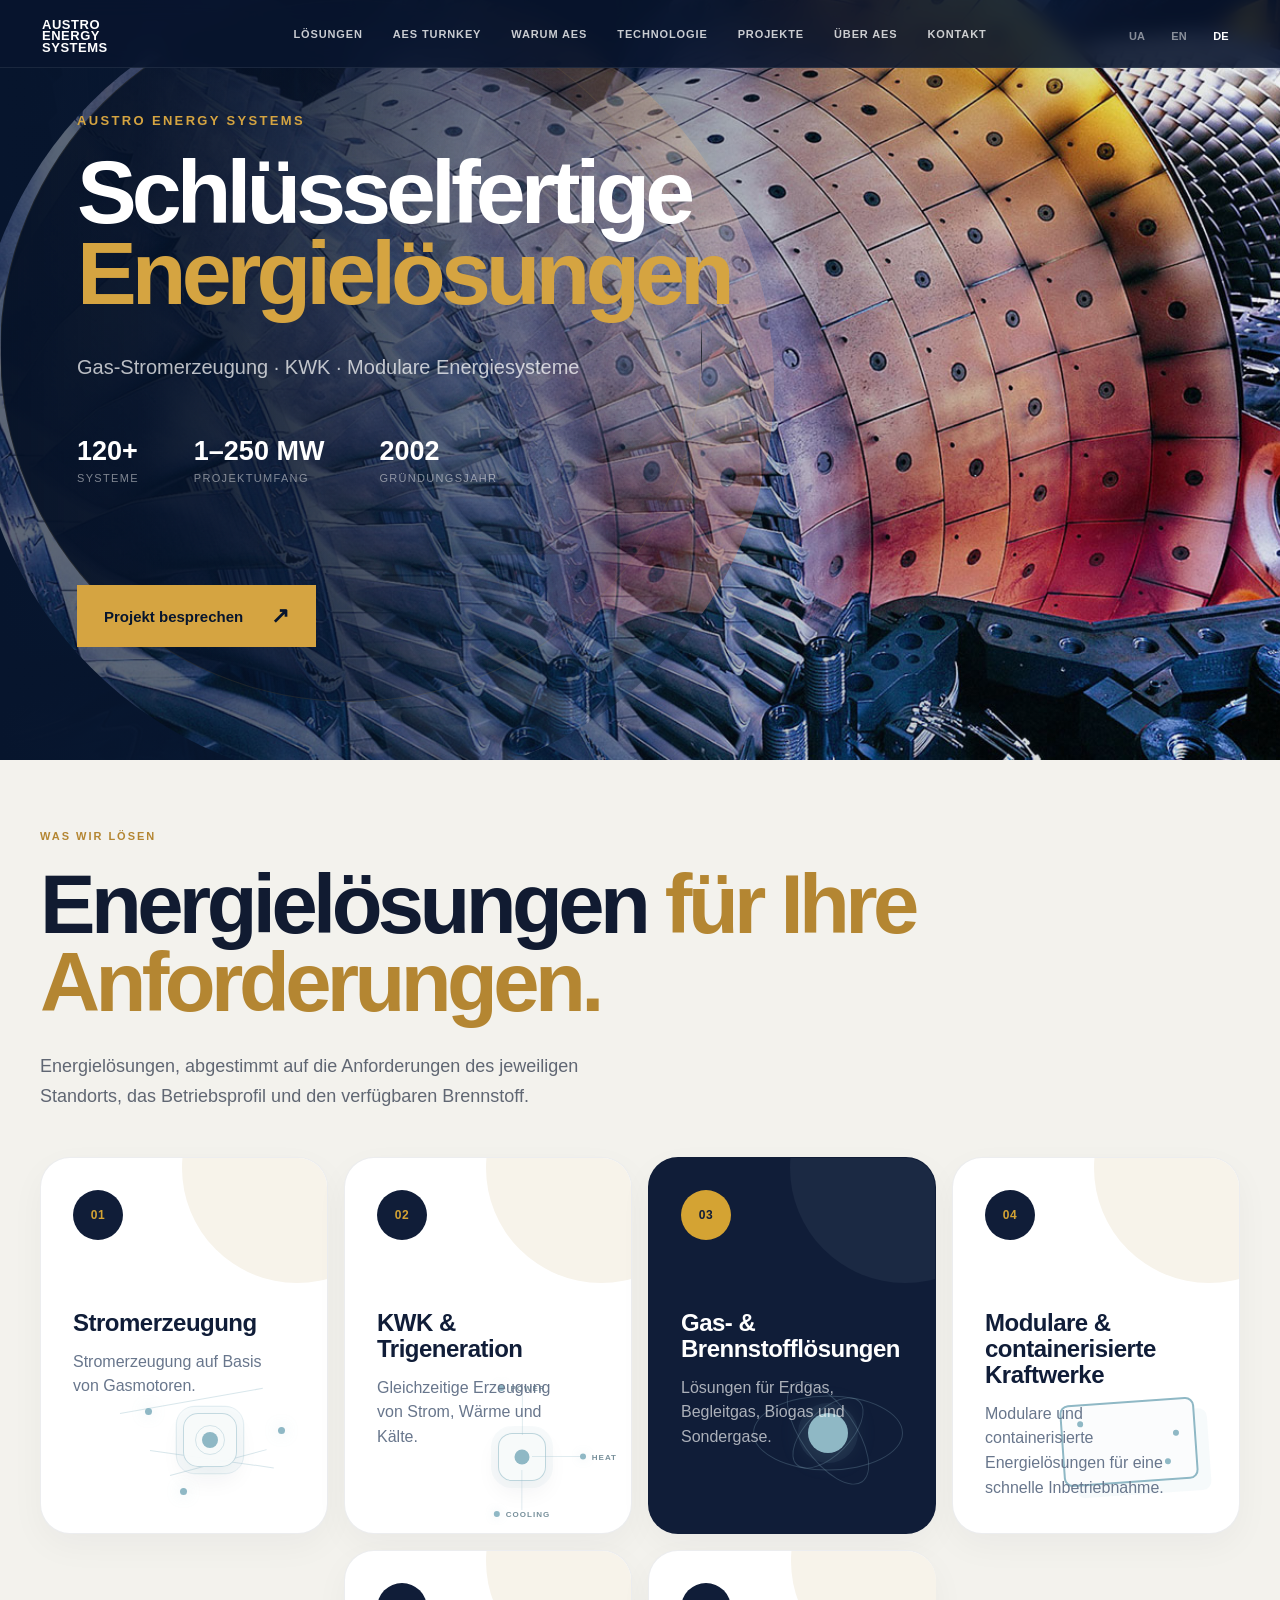
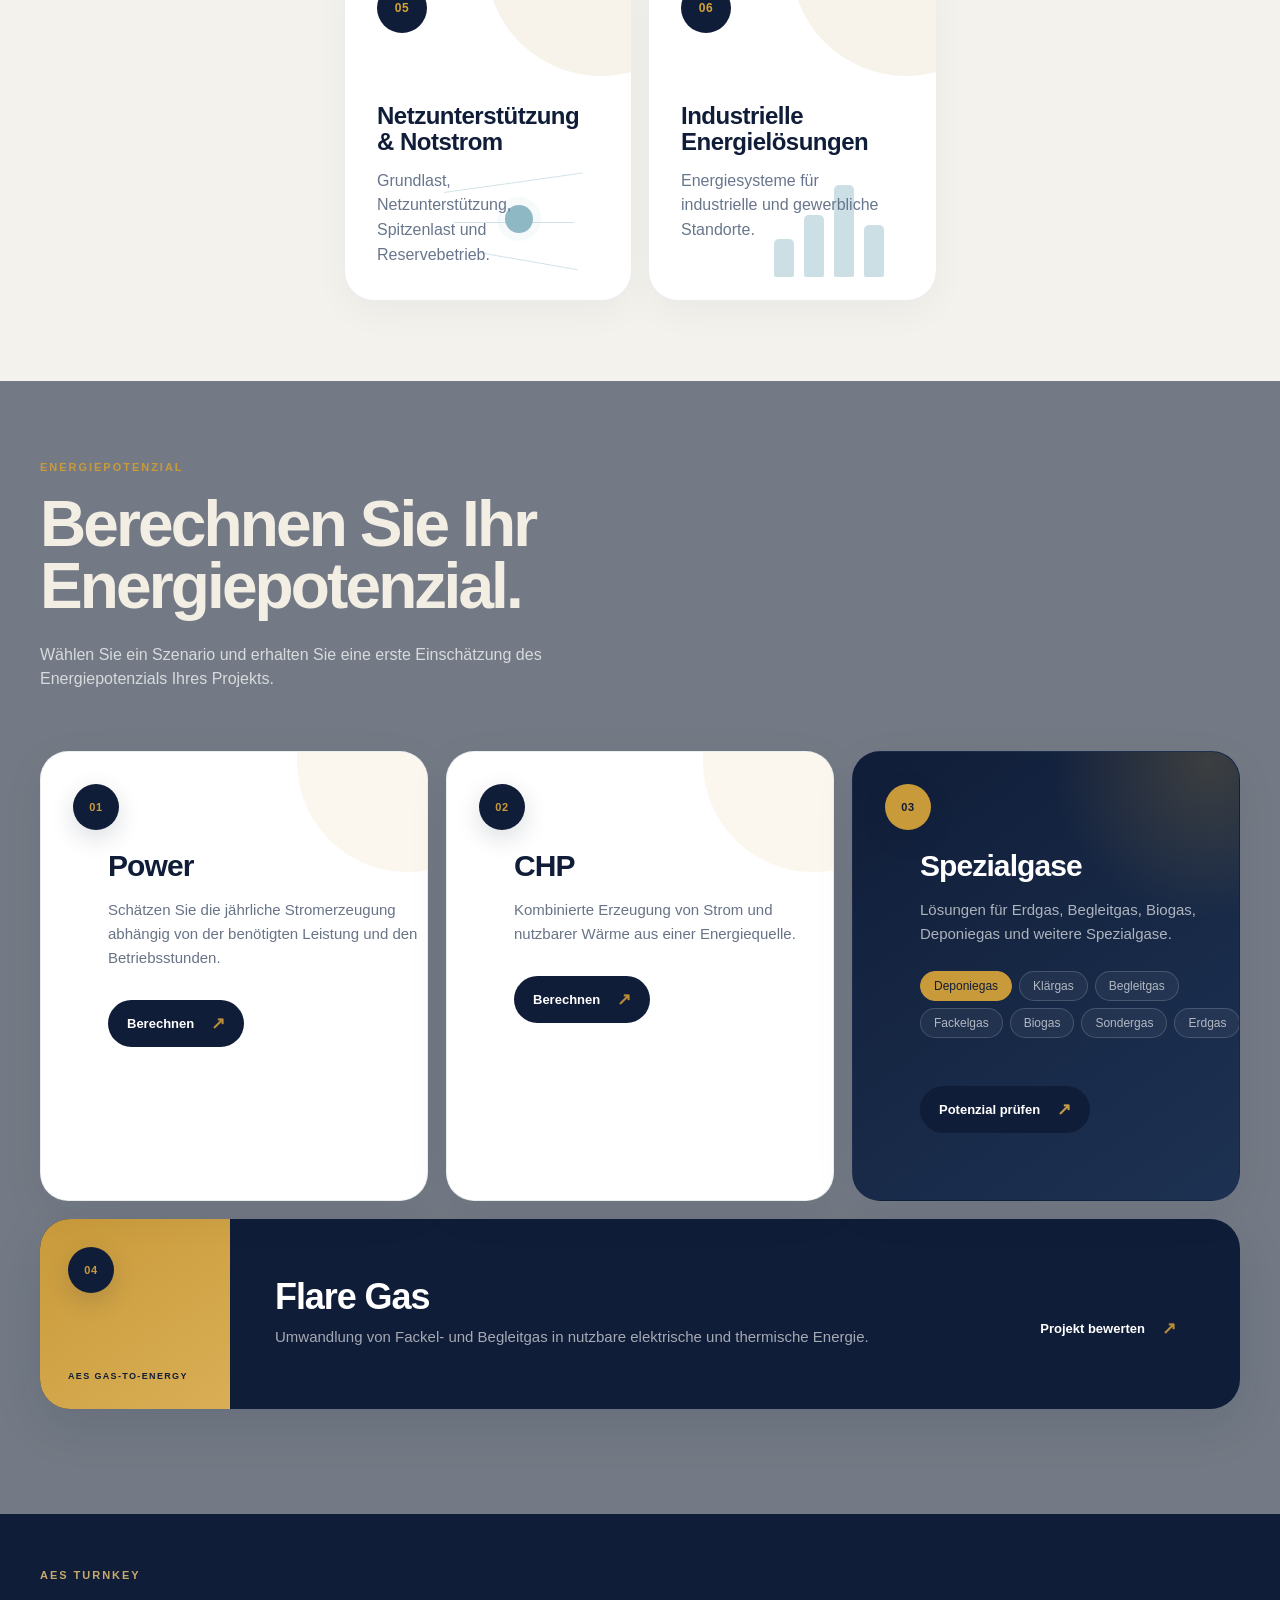
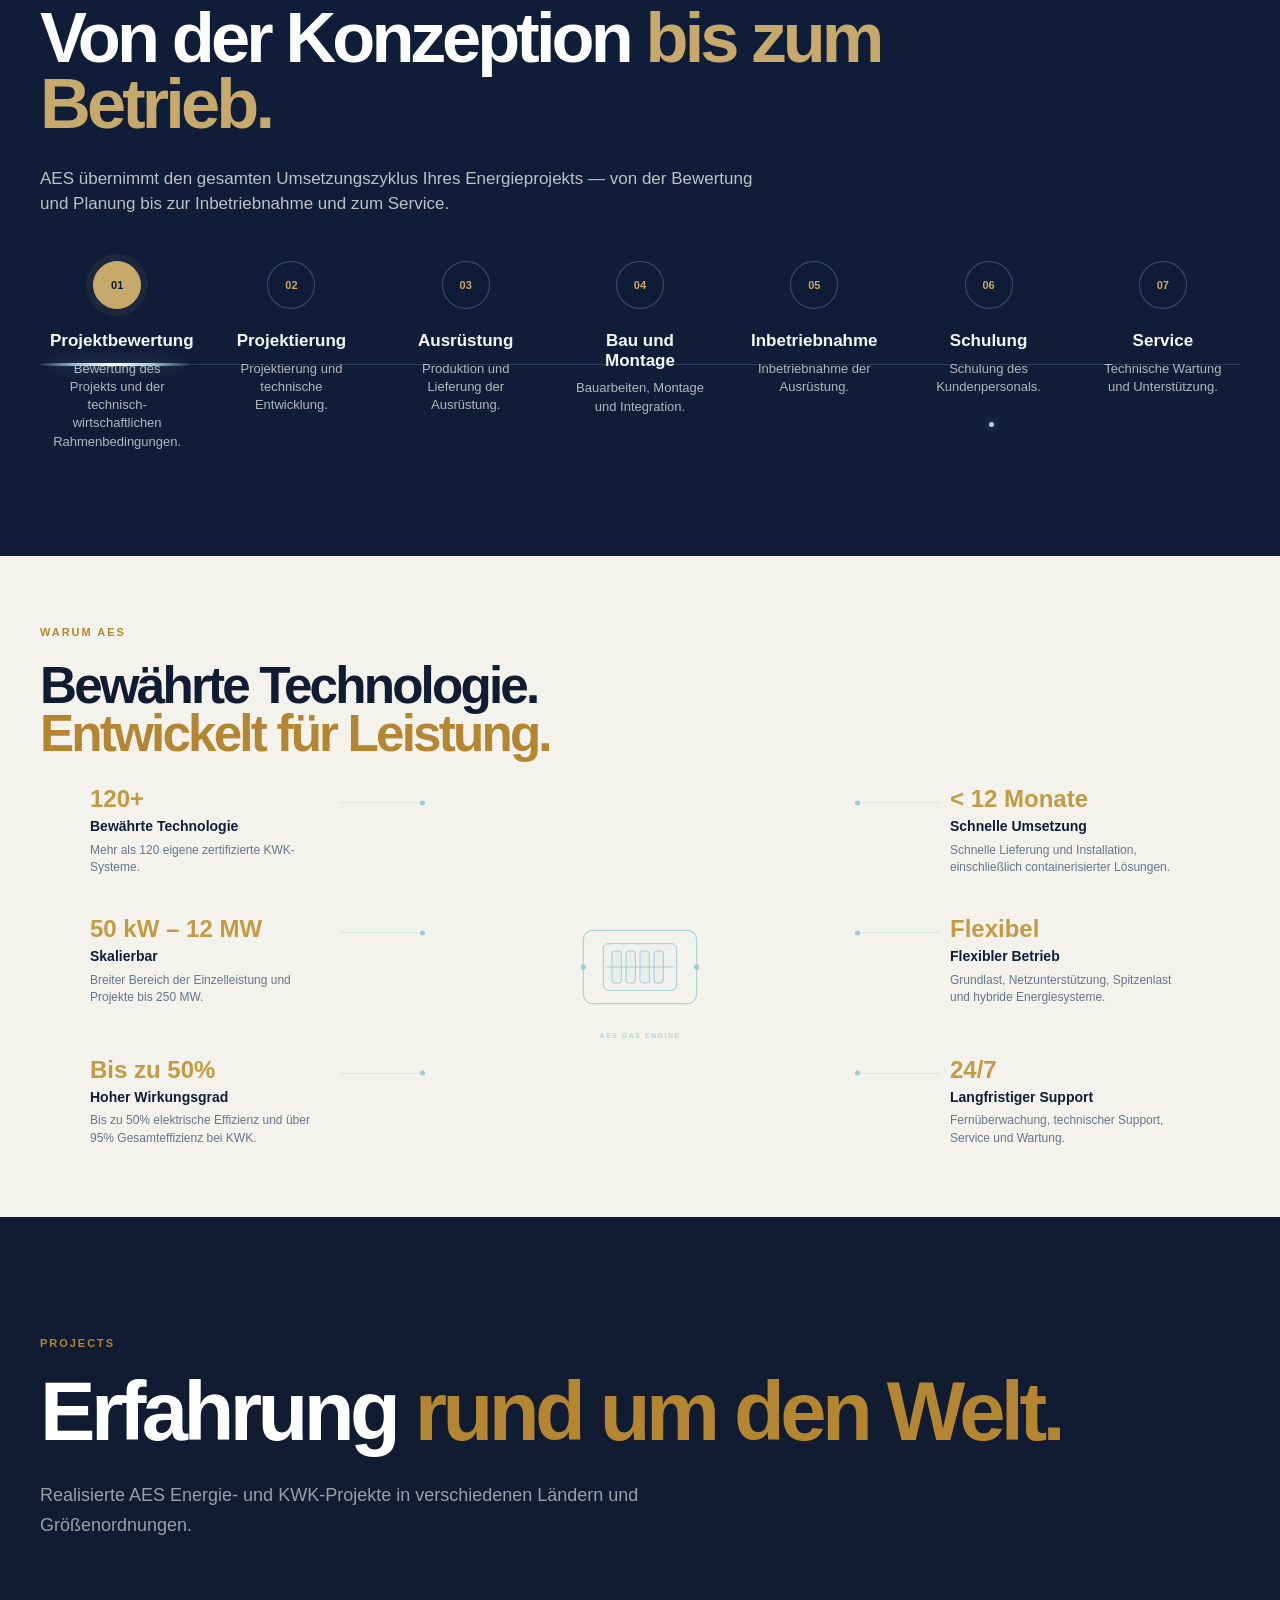
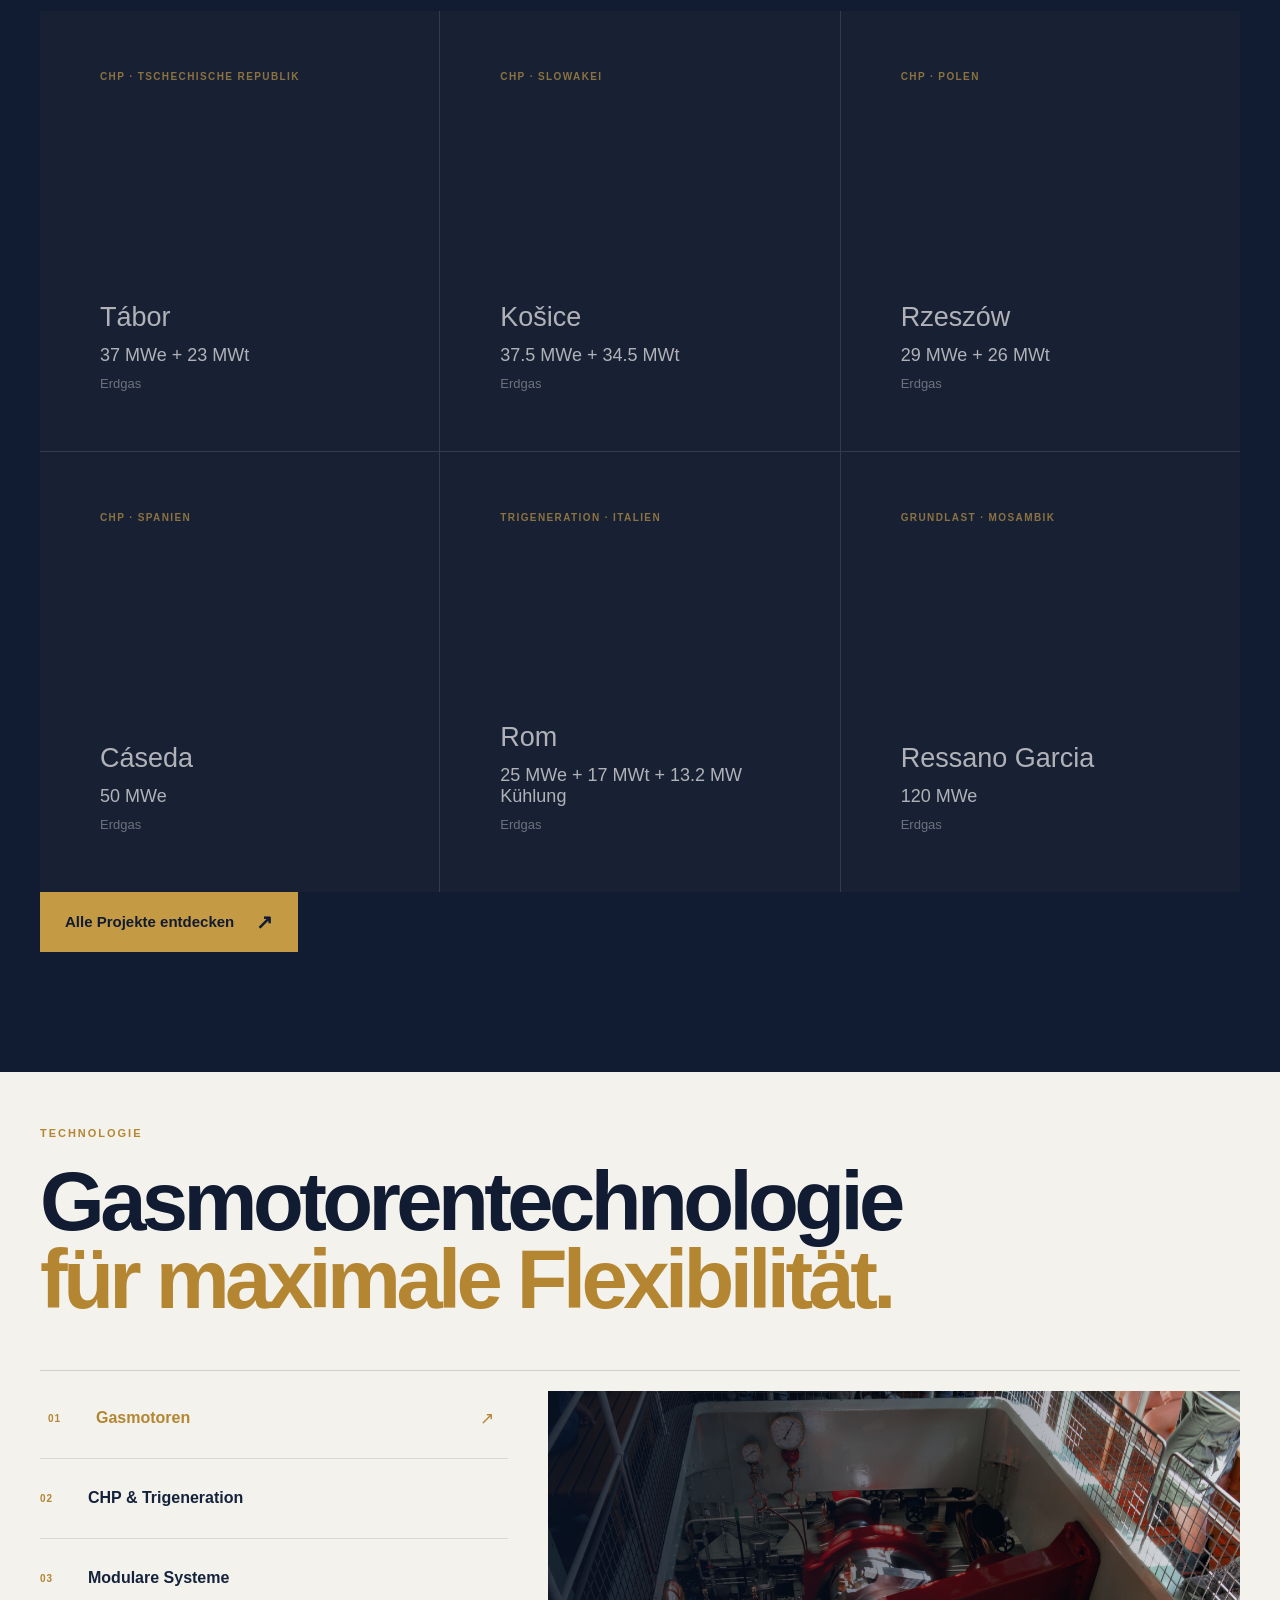
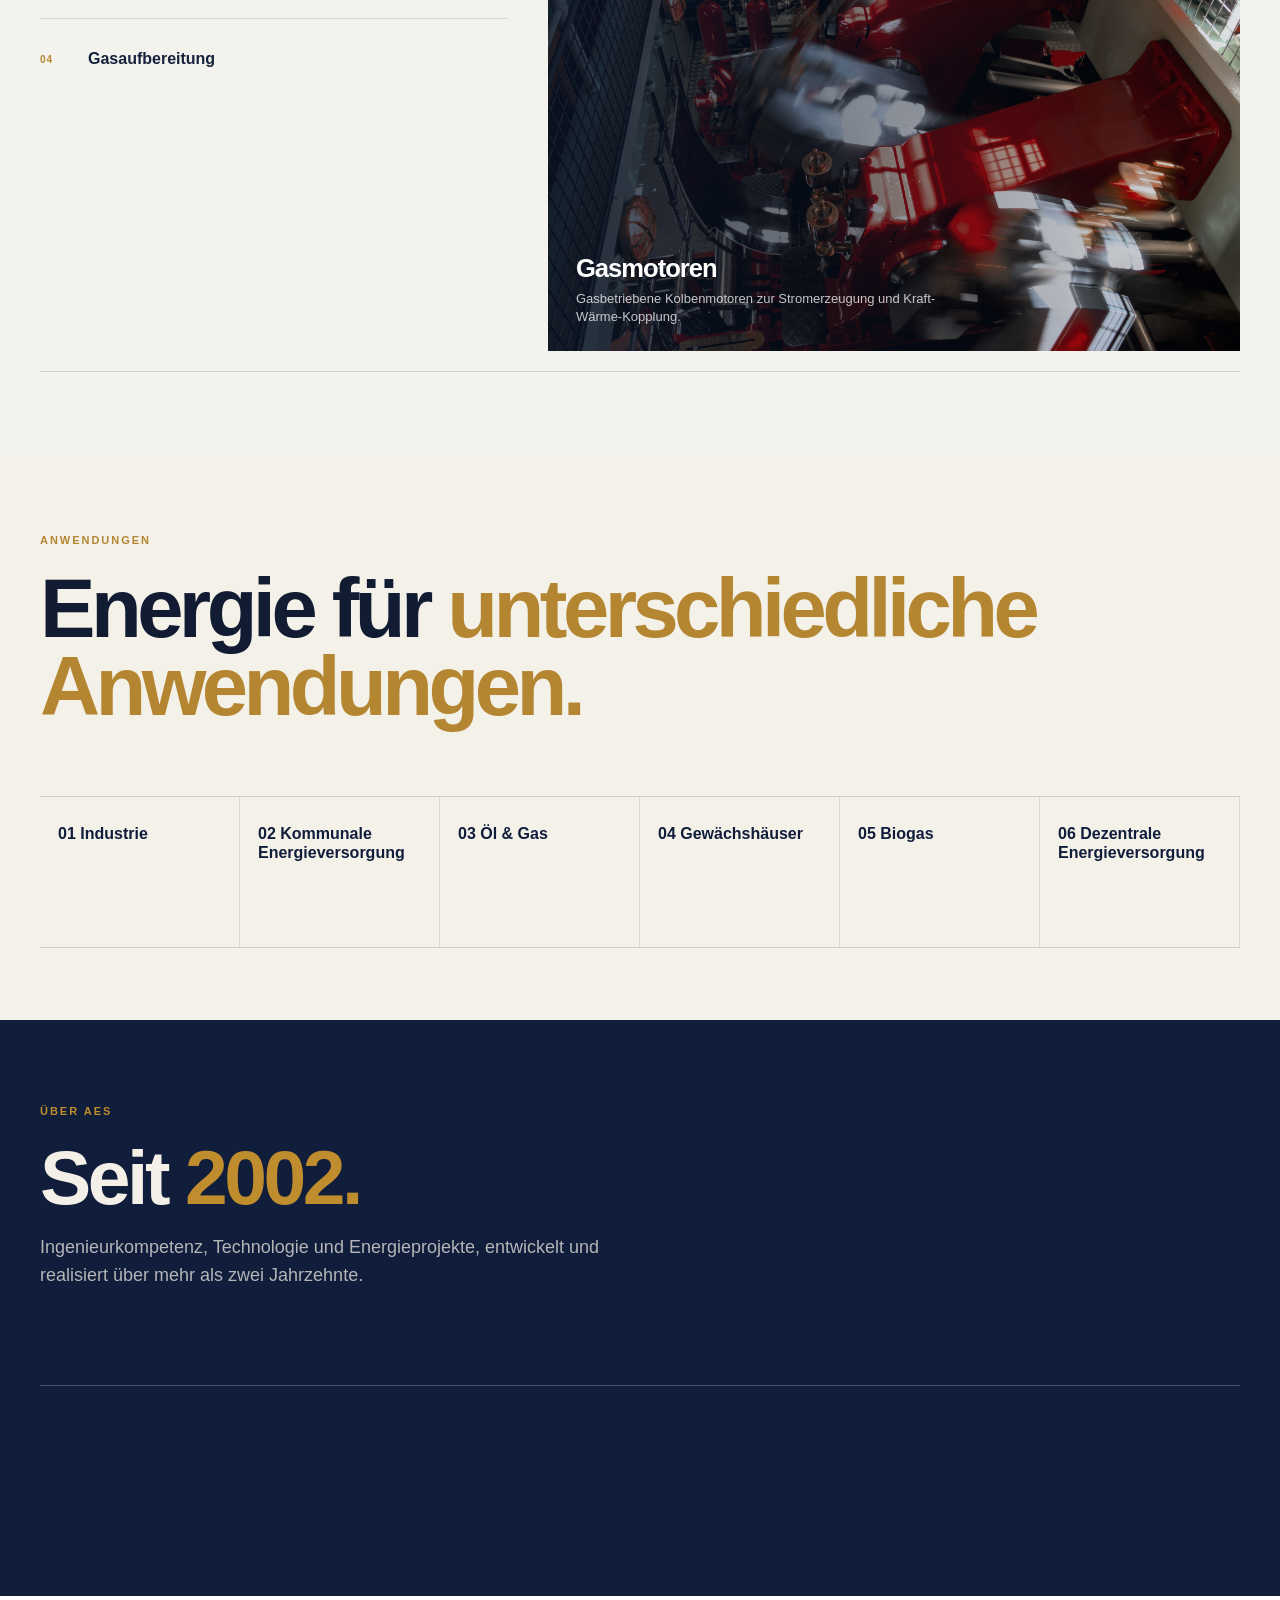
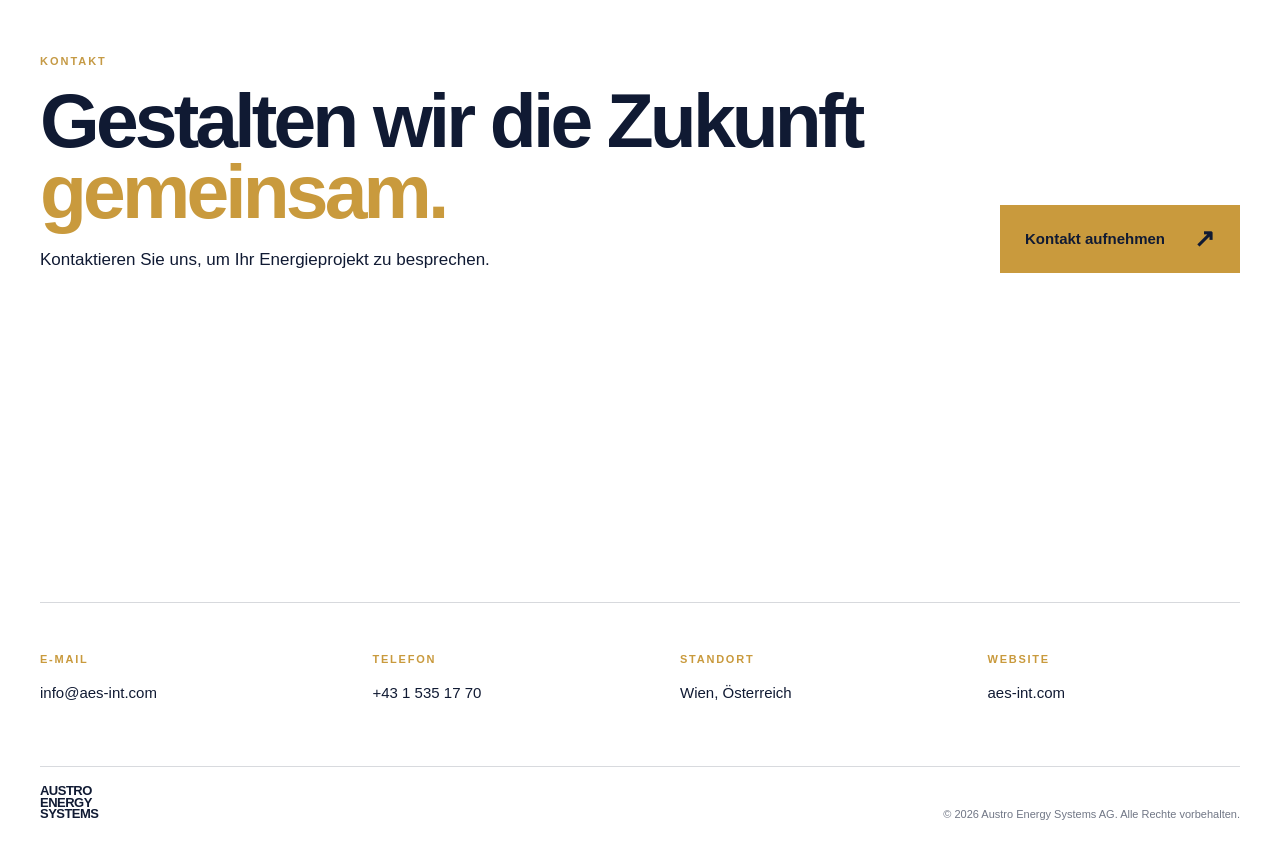
==== de/index.html @ 4cf7ee77 "Update website" ====
<!DOCTYPE html>
<html lang="de">

<head>

    <meta charset="UTF-8">

    <meta
        name="viewport"
        content="width=device-width, initial-scale=1.0"
    >

    <title>
        Austro Energy Systems — Schlüsselfertige Energielösungen
    </title>

    <meta
        name="description"
        content="Austro Energy Systems — schlüsselfertige Energielösungen, Stromerzeugung, KWK und modulare Energiesysteme."
    >

   <link rel="stylesheet" href="../styles.css">
<link rel="stylesheet" href="de-styles.css">

</head>


<body>


<!-- =========================================================
     HEADER / NAVIGATION
========================================================= -->

<header class="header">

    <div class="header-inner">


        <!-- LOGO -->

        <a
            class="logo"
            href="#hero"
        >
            AUSTRO
            <br>
            ENERGY
            <br>
            SYSTEMS
        </a>


        <!-- MAIN NAVIGATION -->

        <nav class="nav">

            <a href="#solutions">
                Lösungen
            </a>

            <a href="#turnkey">
                AES Turnkey
            </a>

            <a href="#why-aes">
                Warum AES
            </a>

            <a href="#technology">
                Technologie
            </a>

            <a href="#projects">
                Projekte
            </a>

            <a href="#about">
                Über AES
            </a>

            <a href="#contact">
                Kontakt
            </a>

        </nav>


        <!-- LANGUAGE SWITCHER -->

        <div class="language-switcher">

            <a
                href="../ukr/index.html"
            >
                UA
            </a>

            <a
                href="../index.html"
            >
                EN
            </a>

            <a
                class="active"
                href="index.html"
            >
                DE
            </a>

        </div>


    </div>

</header>



<main>



<!-- =========================================================
     HERO
========================================================= -->

<section
    id="hero"
    class="hero"
>

    <div class="container">


        <div class="hero-content">


            <p class="eyebrow">
                AUSTRO ENERGY SYSTEMS
            </p>


            <h1>

                Schlüsselfertige

                <span>
                    Energielösungen
                </span>

            </h1>


            <p class="hero-description">

                Gas-Stromerzeugung · KWK ·
                Modulare Energiesysteme

            </p>


            <div class="hero-stats">


                <div class="hero-stat">

                    <strong>
                        120+
                    </strong>

                    <span>
                        Systeme
                    </span>

                </div>


                <div class="hero-stat">

                    <strong>
                        1–250 MW
                    </strong>

                    <span>
                        Projektumfang
                    </span>

                </div>


                <div class="hero-stat">

                    <strong>
                        2002
                    </strong>

                    <span>
                        Gründungsjahr
                    </span>

                </div>


            </div>


            <a
                href="#contact"
                class="button"
            >

                Projekt besprechen

                <span>
                    ↗
                </span>

            </a>


        </div>

    </div>

</section>



<!-- =========================================================
     WHAT WE SOLVE
========================================================= -->

<section
    id="solutions"
    class="section solutions"
>

    <div class="container">


        <div class="section-heading">


            <p class="eyebrow">
                WAS WIR LÖSEN
            </p>


            <h2>

                Energielösungen

                <span>
                    für Ihre Anforderungen.
                </span>

            </h2>


            <p class="section-text">

                Energielösungen, abgestimmt auf
                die Anforderungen des jeweiligen
                Standorts, das Betriebsprofil und
                den verfügbaren Brennstoff.

            </p>


        </div>



        <div class="solution-grid">


            <!-- =================================================
                 01 POWER
            ================================================== -->

            <article
                class="solution-card solution-power"
            >

                <span class="solution-number">
                    01
                </span>


                <div class="solution-content">

                    <h3>
                        Stromerzeugung
                    </h3>

                    <p>
                        Stromerzeugung auf Basis
                        von Gasmotoren.
                    </p>

                </div>


                <div class="solution-visual power-visual">

                    <div class="power-grid">

                        <span class="power-line power-line-1"></span>
                        <span class="power-line power-line-2"></span>
                        <span class="power-line power-line-3"></span>

                        <span class="power-node power-node-1"></span>
                        <span class="power-node power-node-2"></span>
                        <span class="power-node power-node-3"></span>

                    </div>


                    <div class="power-engine">

                        <span class="engine-ring"></span>
                        <span class="engine-core"></span>
                        <span class="engine-pulse"></span>

                    </div>

                </div>


                <span class="solution-arrow">
                    ↗
                </span>

            </article>



            <!-- =================================================
                 02 CHP
            ================================================== -->

            <article
                class="solution-card solution-chp"
            >

                <span class="solution-number">
                    02
                </span>


                <div class="solution-content">

                    <h3>
                        KWK &amp; Trigeneration
                    </h3>

                    <p>
                        Gleichzeitige Erzeugung von
                        Strom, Wärme und Kälte.
                    </p>

                </div>


                <div class="solution-visual chp-visual">

                    <div class="chp-system">


                        <div class="chp-engine">

                            <span></span>

                        </div>


                        <div
                            class="chp-flow chp-flow-electric"
                        >

                            <i></i>

                            <strong>
                                POWER
                            </strong>

                        </div>


                        <div
                            class="chp-flow chp-flow-heat"
                        >

                            <i></i>

                            <strong>
                                HEAT
                            </strong>

                        </div>


                        <div
                            class="chp-flow chp-flow-cooling"
                        >

                            <i></i>

                            <strong>
                                COOLING
                            </strong>

                        </div>


                    </div>

                </div>


                <span class="solution-arrow">
                    ↗
                </span>

            </article>



            <!-- =================================================
                 03 GAS
            ================================================== -->

            <article
                class="solution-card solution-gas"
            >

                <span class="solution-number">
                    03
                </span>


                <div class="solution-content">

                    <h3>
                        Gas- &amp; Brennstofflösungen
                    </h3>

                    <p>
                        Lösungen für Erdgas,
                        Begleitgas, Biogas
                        und Sondergase.
                    </p>

                </div>


                <div class="solution-visual gas-visual">

                    <span class="gas-orbit gas-orbit-1"></span>
                    <span class="gas-orbit gas-orbit-2"></span>
                    <span class="gas-orbit gas-orbit-3"></span>

                    <span class="gas-core"></span>

                </div>


                <span class="solution-arrow">
                    ↗
                </span>

            </article>



            <!-- =================================================
                 04 MODULAR
            ================================================== -->

            <article
                class="solution-card solution-modular"
            >

                <span class="solution-number">
                    04
                </span>


                <div class="solution-content">

                    <h3>
                        Modulare &amp;
                        containerisierte Kraftwerke
                    </h3>

                    <p>
                        Modulare und containerisierte
                        Energielösungen für eine schnelle
                        Inbetriebnahme.
                    </p>

                </div>


                <div class="solution-visual modular-visual">

                    <div class="modular-box">

                        <span></span>
                        <span></span>
                        <span></span>

                    </div>

                </div>


                <span class="solution-arrow">
                    ↗
                </span>

            </article>



            <!-- =================================================
                 05 GRID
            ================================================== -->

            <article
                class="solution-card solution-grid-support"
            >

                <span class="solution-number">
                    05
                </span>


                <div class="solution-content">

                    <h3>
                        Netzunterstützung &amp;
                        Notstrom
                    </h3>

                    <p>
                        Grundlast, Netzunterstützung,
                        Spitzenlast und Reservebetrieb.
                    </p>

                </div>


                <div class="solution-visual grid-visual">

                    <div class="grid-line"></div>
                    <div class="grid-line"></div>
                    <div class="grid-line"></div>

                    <div class="grid-node"></div>

                </div>


                <span class="solution-arrow">
                    ↗
                </span>

            </article>



            <!-- =================================================
                 06 INDUSTRIAL
            ================================================== -->

            <article
                class="solution-card solution-industrial"
            >

                <span class="solution-number">
                    06
                </span>


                <div class="solution-content">

                    <h3>
                        Industrielle Energielösungen
                    </h3>

                    <p>
                        Energiesysteme für industrielle
                        und gewerbliche Standorte.
                    </p>

                </div>


                <div
                    class="solution-visual industrial-visual"
                >

                    <div class="industrial-bars">

                        <span></span>
                        <span></span>
                        <span></span>
                        <span></span>

                    </div>

                </div>


                <span class="solution-arrow">
                    ↗
                </span>

            </article>


        </div>

    </div>

</section>
<!-- =========================================================
     ENERGY POTENTIAL
========================================================= -->


   <section
    id="energy-potential"
    class="section energy-potential"
>

    <div class="calculator-background">

        <video
            class="calculator-video"
            autoplay
            muted
            loop
            playsinline
            aria-hidden="true"
        >
            <source
                src="../video/turnkey-energy.mp4"
                type="video/mp4"
            >
        </video>

        <div class="calculator-overlay"></div>

    </div>


    <div class="container">


        <div class="energy-potential-header">

            <span class="section-label">
                ENERGIEPOTENZIAL
            </span>

            <h2>
                Berechnen Sie Ihr
                <span>
                    Energiepotenzial.
                </span>
            </h2>

            <p>
                Wählen Sie ein Szenario und erhalten Sie
                eine erste Einschätzung des
                Energiepotenzials Ihres Projekts.
            </p>

        </div>


        <div class="energy-options">


            <!-- 01 POWER -->

            <article class="energy-option">

                <div class="energy-option-number">
                    01
                </div>

                <div class="energy-option-content">

                    <h3>
                        Power
                    </h3>

                    <p>
                        Schätzen Sie die jährliche
                        Stromerzeugung abhängig von
                        der benötigten Leistung und
                        den Betriebsstunden.
                    </p>

                    <button
                        class="energy-option-button"
                        type="button"
                        data-open-calculator="power"
                    >
                        Berechnen
                        <span>↗</span>
                    </button>

                </div>

            </article>


            <!-- 02 CHP -->

            <article class="energy-option">

                <div class="energy-option-number">
                    02
                </div>

                <div class="energy-option-content">

                    <h3>
                        CHP
                    </h3>

                    <p>
                        Kombinierte Erzeugung von
                        Strom und nutzbarer Wärme
                        aus einer Energiequelle.
                    </p>

                    <button
                        class="energy-option-button"
                        type="button"
                        data-open-calculator="chp"
                    >
                        Berechnen
                        <span>↗</span>
                    </button>

                </div>

            </article>


            <!-- 03 SPECIAL GASES -->

            <article
                class="energy-option energy-option-featured"
            >

                <div class="energy-option-number">
                    03
                </div>

                <div class="energy-option-content">

                    <h3>
                        Spezialgase
                    </h3>

                    <p>
                        Lösungen für Erdgas, Begleitgas,
                        Biogas, Deponiegas und weitere
                        Spezialgase.
                    </p>


                    <div class="gas-types">

                        <button
                            type="button"
                            class="gas-type active"
                            data-gas="Deponiegas"
                        >
                            Deponiegas
                        </button>

                        <button
                            type="button"
                            class="gas-type"
                            data-gas="Klärgas"
                        >
                            Klärgas
                        </button>

                        <button
                            type="button"
                            class="gas-type"
                            data-gas="Begleitgas"
                        >
                            Begleitgas
                        </button>

                        <button
                            type="button"
                            class="gas-type"
                            data-gas="Fackelgas"
                        >
                            Fackelgas
                        </button>

                        <button
                            type="button"
                            class="gas-type"
                            data-gas="Biogas"
                        >
                            Biogas
                        </button>

                        <button
                            type="button"
                            class="gas-type"
                            data-gas="Sondergas"
                        >
                            Sondergas
                        </button>

                        <button
                            type="button"
                            class="gas-type"
                            data-gas="Erdgas"
                        >
                            Erdgas
                        </button>

                    </div>


                    <button
                        class="energy-option-button"
                        type="button"
                        data-open-calculator="flare"
                    >
                        Potenzial prüfen
                        <span>↗</span>
                    </button>

                </div>

            </article>

        </div>


        <!-- 04 FLARE GAS -->

        <article class="energy-option energy-option-flare">

            <div class="flare-accent">

                <span class="energy-option-number">
                    04
                </span>

                <div class="flare-label">
                    AES GAS-TO-ENERGY
                </div>

            </div>


            <div class="flare-content">

                <div>

                    <h3>
                        Flare Gas
                    </h3>

                    <p>
                        Umwandlung von Fackel- und
                        Begleitgas in nutzbare
                        elektrische und thermische Energie.
                    </p>

                </div>


                <button
                    class="energy-option-button"
                    type="button"
                    data-open-calculator="flare"
                >
                    Projekt bewerten
                    <span>↗</span>
                </button>

            </div>

        </article>


        <!-- CALCULATOR -->

        <div
            class="energy-calculator"
            id="energy-calculator"
        >

            <!-- POWER -->

            <div
                class="calculator-panel"
                data-calculator-panel="power"
            >

                <div class="calculator-panel-header">

                    <span>
                        POWER-RECHNER
                    </span>

                    <button
                        type="button"
                        class="calculator-close"
                    >
                        ×
                    </button>

                </div>


                <div class="calculator-grid">

                    <div class="calculator-inputs">

                        <label>

                            Benötigte Leistung

                            <div class="input-unit">

                                <input
                                    type="number"
                                    id="powerInput"
                                    value="10"
                                    min="0.05"
                                    step="0.1"
                                >

                                <span>
                                    MW
                                </span>

                            </div>

                        </label>


                        <label>

                            Betriebsstunden

                            <div class="input-unit">

                                <input
                                    type="number"
                                    id="powerHours"
                                    value="8000"
                                    min="1"
                                    max="8760"
                                    step="100"
                                >

                                <span>
                                    h/Jahr
                                </span>

                            </div>

                        </label>


                        <button
                            type="button"
                            class="calculate-button"
                            id="calculatePower"
                        >
                            Berechnen
                            <span>→</span>
                        </button>

                    </div>


                    <div class="calculator-result">

                        <span>
                            GESCHÄTZTE JÄHRLICHE
                            STROMERZEUGUNG
                        </span>

                        <strong id="powerResult">
                            80.0
                        </strong>

                        <small>
                            GWh / Jahr
                        </small>

                        <p>
                            Vorläufige Berechnung auf Basis
                            der erforderlichen Leistung und
                            der Betriebsstunden.
                        </p>

                    </div>

                </div>

            </div>


            <!-- CHP -->

            <div
                class="calculator-panel"
                data-calculator-panel="chp"
            >

                <div class="calculator-panel-header">

                    <span>
                        CHP-RECHNER
                    </span>

                    <button
                        type="button"
                        class="calculator-close"
                    >
                        ×
                    </button>

                </div>


                <div class="calculator-grid">

                    <div class="calculator-inputs">

                        <label>

                            Elektrische Leistung

                            <div class="input-unit">

                                <input
                                    type="number"
                                    id="chpPower"
                                    value="5"
                                    min="0.05"
                                    step="0.1"
                                >

                                <span>
                                    MW
                                </span>

                            </div>

                        </label>


                        <label>

                            Betriebsstunden

                            <div class="input-unit">

                                <input
                                    type="number"
                                    id="chpHours"
                                    value="8000"
                                    min="1"
                                    max="8760"
                                    step="100"
                                >

                                <span>
                                    h/Jahr
                                </span>

                            </div>

                        </label>


                        <button
                            type="button"
                            class="calculate-button"
                            id="calculateCHP"
                        >
                            Berechnen
                            <span>→</span>
                        </button>

                    </div>


                    <div class="calculator-result">

                        <span>
                            GESCHÄTZTE JÄHRLICHE
                            STROMERZEUGUNG
                        </span>

                        <strong id="chpResult">
                            40.0
                        </strong>

                        <small>
                            GWh / Jahr
                        </small>


                        <div class="chp-efficiency">

                            <span>
                                GESAMTEFFIZIENZ DER CHP
                            </span>

                            <strong>
                                &gt;95%
                            </strong>

                        </div>


                        <p>
                            Die Gesamteffizienz von
                            KWK-Systemen kann
                            95 % überschreiten.
                        </p>

                    </div>

                </div>

            </div>


            <!-- FLARE GAS -->

            <div
                class="calculator-panel flare-panel"
                data-calculator-panel="flare"
            >

                <div class="calculator-panel-header">

                    <span>
                        FLARE-GAS-BEWERTUNG
                    </span>

                    <button
                        type="button"
                        class="calculator-close"
                    >
                        ×
                    </button>

                </div>


                <div class="flare-layout">

                    <div class="flare-form">

                        <h3>
                            Erzählen Sie uns von Ihrem Gasstrom.
                        </h3>

                        <p>
                            Geben Sie die wichtigsten Parameter
                            Ihres Gasstroms für eine erste
                            technische Bewertung an.
                        </p>


                        <label>

                            Gasdurchfluss

                            <div class="input-unit">

                                <input
                                    type="number"
                                    id="flareFlow"
                                    placeholder="z. B. 10000"
                                    min="0"
                                >

                                <span>
                                    Nm³/h
                                </span>

                            </div>

                        </label>


                        <label>

                            Gaszusammensetzung

                            <select id="flareComposition">

                                <option value="">
                                    Gastyp auswählen
                                </option>

                                <option value="associated">
                                    Begleitgas
                                </option>

                                <option value="flare">
                                    Fackelgas
                                </option>

                                <option value="other">
                                    Anderes / Spezialgas
                                </option>

                            </select>

                        </label>


                        <label>

                            Betriebsstunden

                            <div class="input-unit">

                                <input
                                    type="number"
                                    id="flareHours"
                                    value="8000"
                                    min="1"
                                    max="8760"
                                    step="100"
                                >

                                <span>
                                    h/Jahr
                                </span>

                            </div>

                        </label>


                        <button
                            type="button"
                            class="calculate-button flare-button"
                            id="flareAssessment"
                        >
                            Bewertung anfordern
                            <span>↗</span>
                        </button>

                    </div>


                    <div class="flare-process">

                        <div class="flare-process-title">
                            AES GAS-TO-ENERGY
                        </div>


                        <div class="flare-flow">

                            <div class="flare-flow-step">

                                <span>
                                    01
                                </span>

                                <div>

                                    <small>
                                        INPUT
                                    </small>

                                    <strong>
                                        Fackel- /
                                        Begleitgas
                                    </strong>

                                </div>

                            </div>


                            <div class="flare-line"></div>


                            <div class="flare-flow-step">

                                <span>
                                    02
                                </span>

                                <div>

                                    <small>
                                        CLEANING
                                    </small>

                                    <strong>
                                        Gasaufbereitung
                                    </strong>

                                </div>

                            </div>


                            <div class="flare-line"></div>


                            <div class="flare-flow-step">

                                <span>
                                    03
                                </span>

                                <div>

                                    <small>
                                        CONVERSION
                                    </small>

                                    <strong>
                                        AES Gasmotor
                                    </strong>

                                </div>

                            </div>

                        </div>


                        <div class="flare-result">

                            <div class="flare-result-power">

                                <span>
                                    GESCHÄTZTE LEISTUNG
                                </span>

                                <strong>
                                    <b>—</b>
                                    MW
                                </strong>

                            </div>


                            <div class="flare-result-main">

                                <span>
                                    EMPFOHLENE KONFIGURATION
                                </span>

                                <strong>
                                    —
                                </strong>

                            </div>


                            <div class="flare-result-stats">

                                <div>

                                    <span>
                                        ELEKTRISCHE LEISTUNG
                                    </span>

                                    <strong>
                                        —
                                    </strong>

                                </div>


                                <div>

                                    <span>
                                        WÄRME
                                    </span>

                                    <strong>
                                        —
                                    </strong>

                                </div>


                                <div>

                                    <span>
                                        BETRIEBSMODUS
                                    </span>

                                    <strong>
                                        —
                                    </strong>

                                </div>

                            </div>

                        </div>


                        <div
                            class="flare-message"
                            id="flareMessage"
                        >

                            <strong>
                                Technische Bewertung
                            </strong>

                            <p>
                                Ihre Angaben wurden erfasst.
                                Wir prüfen das Potenzial
                                der Gasverwertung.
                            </p>

                        </div>

                    </div>

                </div>

            </div>

        </div>

    </div>

</section>
                      

<!-- =========================================================
     TURNKEY
========================================================= -->

    <section
    id="turnkey"
    class="section turnkey"
>

    <div class="turnkey-background">

        <video
            class="turnkey-video"
            autoplay
            muted
            loop
            playsinline
            aria-hidden="true"
        >
            <source
                src="../video/turnkey-energy.mp4"
                type="video/mp4"
            >
        </video>

        <div class="turnkey-overlay"></div>

    </div>


    <div class="container">

        <div class="section-heading turnkey-heading">

            <p class="eyebrow">
                AES TURNKEY
            </p>

            <h2>
                Von der Konzeption
                <span>
                    bis zum Betrieb.
                </span>
            </h2>

            <p class="section-text">
                AES übernimmt den gesamten
                Umsetzungszyklus Ihres Energieprojekts —
                von der Bewertung und Planung
                bis zur Inbetriebnahme und zum Service.
            </p>

        </div>


        <div class="turnkey-timeline">


            <!-- 01 -->

            <article
                class="turnkey-step is-active"
                data-step="01"
            >

                <div class="turnkey-step-number">
                    01
                </div>

                <div class="turnkey-step-content">

                    <h3>
                        Projektbewertung
                    </h3>

                    <p>
                        Bewertung des Projekts und
                        der technisch-wirtschaftlichen
                        Rahmenbedingungen.
                    </p>

                </div>

                <div class="turnkey-step-visual">

                    <div class="turnkey-visual feasibility-visual">
                        <span></span>
                        <span></span>
                        <span></span>
                    </div>

                </div>

            </article>


            <!-- 02 -->

            <article
                class="turnkey-step"
                data-step="02"
            >

                <div class="turnkey-step-number">
                    02
                </div>

                <div class="turnkey-step-content">

                    <h3>
                        Projektierung
                    </h3>

                    <p>
                        Projektierung und
                        technische Entwicklung.
                    </p>

                </div>

                <div class="turnkey-step-visual">

                    <div class="turnkey-visual engineering-visual">
                        <span></span>
                        <span></span>
                        <span></span>
                    </div>

                </div>

            </article>


            <!-- 03 -->

            <article
                class="turnkey-step"
                data-step="03"
            >

                <div class="turnkey-step-number">
                    03
                </div>

                <div class="turnkey-step-content">

                    <h3>
                        Ausrüstung
                    </h3>

                    <p>
                        Produktion und
                        Lieferung der Ausrüstung.
                    </p>

                </div>

                <div class="turnkey-step-visual">

                    <div class="turnkey-visual equipment-visual">
                        <span></span>
                        <span></span>
                        <span></span>
                    </div>

                </div>

            </article>


            <!-- 04 -->

            <article
                class="turnkey-step"
                data-step="04"
            >

                <div class="turnkey-step-number">
                    04
                </div>

                <div class="turnkey-step-content">

                    <h3>
                        Bau und Montage
                    </h3>

                    <p>
                        Bauarbeiten, Montage
                        und Integration.
                    </p>

                </div>

                <div class="turnkey-step-visual">

                    <div class="turnkey-visual construction-visual">
                        <span></span>
                        <span></span>
                        <span></span>
                    </div>

                </div>

            </article>


            <!-- 05 -->

            <article
                class="turnkey-step"
                data-step="05"
            >

                <div class="turnkey-step-number">
                    05
                </div>

                <div class="turnkey-step-content">

                    <h3>
                        Inbetriebnahme
                    </h3>

                    <p>
                        Inbetriebnahme der
                        Ausrüstung.
                    </p>

                </div>

                <div class="turnkey-step-visual">

                    <div class="turnkey-visual commissioning-visual">
                        <span></span>
                        <span></span>
                        <span></span>
                    </div>

                </div>

            </article>


            <!-- 06 -->

            <article
                class="turnkey-step"
                data-step="06"
            >

                <div class="turnkey-step-number">
                    06
                </div>

                <div class="turnkey-step-content">

                    <h3>
                        Schulung
                    </h3>

                    <p>
                        Schulung des
                        Kundenpersonals.
                    </p>

                </div>

                <div class="turnkey-step-visual">

                    <div class="turnkey-visual training-visual">
                        <span></span>
                        <span></span>
                        <span></span>
                    </div>

                </div>

            </article>


            <!-- 07 -->

            <article
                class="turnkey-step"
                data-step="07"
            >

                <div class="turnkey-step-number">
                    07
                </div>

                <div class="turnkey-step-content">

                    <h3>
                        Service
                    </h3>

                    <p>
                        Technische Wartung
                        und Unterstützung.
                    </p>

                </div>

                <div class="turnkey-step-visual">

                    <div class="turnkey-visual service-visual">
                        <span></span>
                        <span></span>
                        <span></span>
                    </div>

                </div>

            </article>


        </div>

    </div>

</section>
               

<!-- =========================================================
     WHY AES
========================================================= -->

<section
    id="why-aes"
    class="section why-aes"
>

    <div class="container">

        <div class="section-heading">

            <p class="eyebrow">
                WARUM AES
            </p>

            <h2>
                Bewährte Technologie.
                <span>
                    Entwickelt für Leistung.
                </span>
            </h2>

        </div>


        <div class="advantage-system">


            <!-- CENTER — AES ENGINE -->

            <div class="advantage-engine">

                <svg
                    class="aes-engine-svg"
                    viewBox="0 0 240 180"
                    aria-hidden="true"
                >

                    <rect
                        x="35"
                        y="35"
                        width="170"
                        height="110"
                        rx="14"
                    />

                    <rect
                        x="65"
                        y="55"
                        width="110"
                        height="70"
                        rx="8"
                    />

                    <rect x="78" y="66" width="14" height="48" rx="4"/>
                    <rect x="99" y="66" width="14" height="48" rx="4"/>
                    <rect x="120" y="66" width="14" height="48" rx="4"/>
                    <rect x="141" y="66" width="14" height="48" rx="4"/>

                    <line
                        x1="70"
                        y1="90"
                        x2="170"
                        y2="90"
                    />

                    <circle cx="35" cy="90" r="4"/>
                    <circle cx="205" cy="90" r="4"/>

                </svg>

                <span class="engine-label">
                    AES GAS ENGINE
                </span>

            </div>


            <!-- 01 -->

            <article class="advantage-item advantage-item-1">

                <span class="advantage-line"></span>

                <div class="advantage-text">

                    <strong>
                        120+
                    </strong>

                    <h3>
                        Bewährte Technologie
                    </h3>

                    <p>
                        Mehr als 120 eigene
                        zertifizierte
                        KWK-Systeme.
                    </p>

                </div>

            </article>


            <!-- 02 -->

            <article class="advantage-item advantage-item-2">

                <span class="advantage-line"></span>

                <div class="advantage-text">

                    <strong>
                        50 kW – 12 MW
                    </strong>

                    <h3>
                        Skalierbar
                    </h3>

                    <p>
                        Breiter Bereich der
                        Einzelleistung und
                        Projekte bis 250 MW.
                    </p>

                </div>

            </article>


            <!-- 03 -->

            <article class="advantage-item advantage-item-3">

                <span class="advantage-line"></span>

                <div class="advantage-text">

                    <strong>
                        Bis zu 50%
                    </strong>

                    <h3>
                        Hoher Wirkungsgrad
                    </h3>

                    <p>
                        Bis zu 50% elektrische
                        Effizienz und über 95%
                        Gesamteffizienz bei KWK.
                    </p>

                </div>

            </article>


            <!-- 04 -->

            <article class="advantage-item advantage-item-4">

                <span class="advantage-line"></span>

                <div class="advantage-text">

                    <strong>
                        &lt; 12 Monate
                    </strong>

                    <h3>
                        Schnelle Umsetzung
                    </h3>

                    <p>
                        Schnelle Lieferung und
                        Installation, einschließlich
                        containerisierter Lösungen.
                    </p>

                </div>

            </article>


            <!-- 05 -->

            <article class="advantage-item advantage-item-5">

                <span class="advantage-line"></span>

                <div class="advantage-text">

                    <strong>
                        Flexibel
                    </strong>

                    <h3>
                        Flexibler Betrieb
                    </h3>

                    <p>
                        Grundlast, Netzunterstützung,
                        Spitzenlast und hybride
                        Energiesysteme.
                    </p>

                </div>

            </article>


            <!-- 06 -->

            <article class="advantage-item advantage-item-6">

                <span class="advantage-line"></span>

                <div class="advantage-text">

                    <strong>
                        24/7
                    </strong>

                    <h3>
                        Langfristiger Support
                    </h3>

                    <p>
                        Fernüberwachung,
                        technischer Support,
                        Service und Wartung.
                    </p>

                </div>

            </article>


        </div>

    </div>

</section>

<!-- =========================================================
     PROJECTS
========================================================= -->

<section
    id="projects"
    class="section projects"
>

    <div class="container">

        <div class="section-heading">

            <p class="eyebrow">
                PROJECTS
            </p>

            <h2>
                Erfahrung
                <span>
                    rund um den Welt.
                </span>
            </h2>

            <p class="section-text">
                Realisierte AES Energie- und
                KWK-Projekte in verschiedenen
                Ländern und Größenordnungen.
            </p>

        </div>


        <div class="project-grid">


            <article class="project-card">

                <div class="project-image">
                    <img
                        src="../images/Tabor.png"
                        alt="AES Projekt in Tábor, Tschechische Republik"
                    >
                </div>

                <div class="project-content">

                    <span>
                        CHP · TSCHECHISCHE REPUBLIK
                    </span>

                    <h3>
                        Tábor
                    </h3>

                    <strong>
                        37 MWe + 23 MWt
                    </strong>

                    <p>
                        Erdgas
                    </p>

                </div>

            </article>


            <article class="project-card">

                <div class="project-image">
                    <img
                        src="../images/Kosice.jpg"
                        alt="AES Projekt in Košice, Slowakei"
                    >
                </div>

                <div class="project-content">

                    <span>
                        CHP · SLOWAKEI
                    </span>

                    <h3>
                        Košice
                    </h3>

                    <strong>
                        37.5 MWe + 34.5 MWt
                    </strong>

                    <p>
                        Erdgas
                    </p>

                </div>

            </article>


            <article class="project-card">

                <div class="project-image">
                    <img
                        src="../images/Rzeszow.jpg"
                        alt="AES Projekt in Rzeszów, Polen"
                    >
                </div>

                <div class="project-content">

                    <span>
                        CHP · POLEN
                    </span>

                    <h3>
                        Rzeszów
                    </h3>

                    <strong>
                        29 MWe + 26 MWt
                    </strong>

                    <p>
                        Erdgas
                    </p>

                </div>

            </article>


            <article class="project-card">

                <div class="project-image">
                    <img
                        src="../images/Caseda.jpg"
                        alt="AES Projekt in Cáseda, Spanien"
                    >
                </div>

                <div class="project-content">

                    <span>
                        CHP · SPANIEN
                    </span>

                    <h3>
                        Cáseda
                    </h3>

                    <strong>
                        50 MWe
                    </strong>

                    <p>
                        Erdgas
                    </p>

                </div>

            </article>


            <article class="project-card">

                <div class="project-image">
                    <img
                        src="../images/Rome.png"
                        alt="AES Trigenerationsprojekt in Rom, Italien"
                    >
                </div>

                <div class="project-content">

                    <span>
                        TRIGENERATION · ITALIEN
                    </span>

                    <h3>
                        Rom
                    </h3>

                    <strong>
                        25 MWe + 17 MWt + 13.2 MW Kühlung
                    </strong>

                    <p>
                        Erdgas
                    </p>

                </div>

            </article>


            <article class="project-card">

                <div class="project-image">
                    <img
                        src="../images/ressano.jpg"
                        alt="AES Projekt in Ressano Garcia, Mosambik"
                    >
                </div>

                <div class="project-content">

                    <span>
                        GRUNDLAST · MOSAMBIK
                    </span>

                    <h3>
                        Ressano Garcia
                    </h3>

                    <strong>
                        120 MWe
                    </strong>

                    <p>
                        Erdgas
                    </p>

                </div>

            </article>


        </div>


        <div class="section-action">

            <a
                href="#projects"
                class="button secondary"
            >
                Alle Projekte entdecken
                <span>↗</span>
            </a>

        </div>

    </div>

</section>

<!-- =========================================================
     TECHNOLOGY
========================================================= -->

<section
    id="technology"
    class="section technology"
>

    <div class="container">


        <div class="section-heading">

            <p class="eyebrow">
                TECHNOLOGIE
            </p>

            <h2>
                Gasmotorentechnologie
                <span>
                    für maximale Flexibilität.
                </span>
            </h2>

        </div>


        <div class="technology-compact">

            <div
                class="technology-list"
                role="tablist"
                aria-label="AES Technologien"
            >

                <button
                    class="technology-option is-active"
                    type="button"
                    role="tab"
                    aria-selected="true"
                    data-technology-title="Gasmotoren"
                    data-technology-description="Gasbetriebene Kolbenmotoren zur Stromerzeugung und Kraft-Wärme-Kopplung."
                    data-technology-image="../images/technology-gas-engines.jpg"
                    data-technology-alt="Gasmotoren"
                >
                    <span>01</span>
                    <strong>Gasmotoren</strong>
                    <i>↗</i>
                </button>


                <button
                    class="technology-option"
                    type="button"
                    role="tab"
                    aria-selected="false"
                    data-technology-title="CHP &amp; Trigeneration"
                    data-technology-description="Nutzung der Motorwärme für Warmwasser, Dampf, Heizung und Kühlung."
                    data-technology-image="../images/technology-chp.webp"
                    data-technology-alt="CHP-Kraft-Wärme-Kopplung"
                >
                    <span>02</span>
                    <strong>CHP &amp; Trigeneration</strong>
                    <i>↗</i>
                </button>


                <button
                    class="technology-option"
                    type="button"
                    role="tab"
                    aria-selected="false"
                    data-technology-title="Modulare Energiesysteme"
                    data-technology-description="Modulare und containerisierte Lösungen, die entsprechend den Anforderungen des Projekts skaliert werden können."
                    data-technology-image="../images/technology-modular.jpg"
                    data-technology-alt="Modulares Energiesystem"
                >
                    <span>03</span>
                    <strong>Modulare Systeme</strong>
                    <i>↗</i>
                </button>


                <button
                    class="technology-option"
                    type="button"
                    role="tab"
                    aria-selected="false"
                    data-technology-title="Gasaufbereitung"
                    data-technology-description="Aufbereitung von Begleit- und Fackelgas für den Einsatz in gasbetriebenen Energiesystemen."
                    data-technology-image="../images/technology-gas-purification.jpg"
                    data-technology-alt="Gasaufbereitungsanlage"
                >
                    <span>04</span>
                    <strong>Gasaufbereitung</strong>
                    <i>↗</i>
                </button>

            </div>


            <figure class="technology-preview">

                <img
                    id="technologyPreviewImage"
                    src="../images/technology-gas-engines.jpg"
                    alt="Gasmotoren"
                >

                <figcaption>

                    <h3 id="technologyPreviewTitle">
                        Gasmotoren
                    </h3>

                    <p id="technologyPreviewDescription">
                        Gasbetriebene Kolbenmotoren zur
                        Stromerzeugung und
                        Kraft-Wärme-Kopplung.
                    </p>

                </figcaption>

            </figure>

        </div>

    </div>

</section>



<!-- =========================================================
     APPLICATIONS
========================================================= -->

<section
    id="applications"
    class="section applications"
>

    <div class="container">


        <div class="section-heading">

            <p class="eyebrow">
                ANWENDUNGEN
            </p>

            <h2>
                Energie für
                <span>
                    unterschiedliche Anwendungen.
                </span>
            </h2>

        </div>


        <div class="applications-wrapper">


            <div class="applications-track">


                <div
                    class="applications-preview"
                >

                    <video
                        class="applications-preview-video"
                        muted
                        playsinline
                        preload="metadata"
                    >
                    </video>

                </div>


                <div
                    class="application-item"
                    data-video="../video/applications-industry.mp4"
                >

                    <span>
                        01
                    </span>

                    <strong>
                        Industrie
                    </strong>

                </div>


                <div
                    class="application-item"
                    data-video="../video/applications-utilities.mp4"
                >

                    <span>
                        02
                    </span>

                    <strong>
                        Kommunale Energieversorgung
                    </strong>

                </div>


                <div
                    class="application-item"
                    data-video="../video/applications-oil-gas.mp4"
                >

                    <span>
                        03
                    </span>

                    <strong>
                        Öl &amp; Gas
                    </strong>

                </div>


                <div
                    class="application-item"
                    data-video="../video/applications-greenhouse.mp4"
                >

                    <span>
                        04
                    </span>

                    <strong>
                        Gewächshäuser
                    </strong>

                </div>


                <div
                    class="application-item"
                    data-video="../video/applications-biogas.mp4"
                >

                    <span>
                        05
                    </span>

                    <strong>
                        Biogas
                    </strong>

                </div>


                <div
                    class="application-item"
                    data-video="../video/applications-remote.mp4"
                >

                    <span>
                        06
                    </span>

                    <strong>
                        Dezentrale Energieversorgung
                    </strong>

                </div>


            </div>

        </div>

    </div>

</section>



<!-- =========================================================
     ABOUT AES
========================================================= -->

<section
    id="about"
    class="section about-aes"
>

    <div class="about-aes-bg">

        <video
            class="about-aes-video"
            autoplay
            muted
            loop
            playsinline
            aria-hidden="true"
        >

            <source
                src="../video/aes-history.mp4"
                type="video/mp4"
            >

        </video>


        <div class="about-aes-overlay"></div>

    </div>


    <div class="container about-aes-content">


        <div class="about-aes-heading">

            <span class="section-label">
                ÜBER AES
            </span>


            <h2>
                Seit
                <span>
                    2002.
                </span>
            </h2>


            <p>
                Ingenieurkompetenz, Technologie
                und Energieprojekte, entwickelt
                und realisiert über mehr als zwei
                Jahrzehnte.
            </p>

        </div>


        <div class="about-aes-timeline">


            <div class="about-aes-line">

                <div class="about-aes-line-progress"></div>

            </div>


            <div
                class="about-aes-point"
                data-year="2002"
            >

                <div class="about-aes-dot">
                    01
                </div>

                <div class="about-aes-event">

                    <span>
                        2002
                    </span>

                    <strong>
                        Gründung von AES
                    </strong>

                    <p>
                        Beginn der Ingenieur- und
                        Produktionstätigkeit.
                    </p>

                </div>

            </div>


            <div
                class="about-aes-point"
                data-year="GLOBAL"
            >

                <div class="about-aes-dot">
                    02
                </div>

                <div class="about-aes-event">

                    <span>
                        GLOBAL
                    </span>

                    <strong>
                        Internationale Projekte
                    </strong>

                    <p>
                        Umsetzung von Energie- und
                        KWK-Projekten in verschiedenen
                        Ländern.
                    </p>

                </div>

            </div>


            <div
                class="about-aes-point"
                data-year="120+"
            >

                <div class="about-aes-dot">
                    03
                </div>

                <div class="about-aes-event">

                    <span>
                        120+
                    </span>

                    <strong>
                        Zertifizierte Systeme
                    </strong>

                    <p>
                        Eigene zertifizierte
                        KWK-Systeme von AES.
                    </p>

                </div>

            </div>


            <div
                class="about-aes-point"
                data-year="TODAY"
            >

                <div class="about-aes-dot">
                    04
                </div>

                <div class="about-aes-event">

                    <span>
                        HEUTE
                    </span>

                    <strong>
                        30+ Länder
                    </strong>

                    <p>
                        Mehr als 5.000 MW
                        realisierte Leistung.
                    </p>

                </div>

            </div>


        </div>

    </div>

</section>


<!-- =========================================================
     FOOTER
========================================================= -->

<section
    id="contact"
    class="section contact-footer"
>


    <div class="contact-footer-overlay"></div>

    <div class="container">

        <div class="contact-footer-top">

            <div class="contact-footer-title">

                <p class="eyebrow">
                    KONTAKT
                </p>

                <h2>
                    Gestalten wir die Zukunft
                    <span>
                        gemeinsam.
                    </span>
                </h2>

                <p>
                    Kontaktieren Sie uns,
                    um Ihr Energieprojekt
                    zu besprechen.
                </p>

            </div>

            <a
                href="mailto:info@aes-int.com"
                class="contact-footer-button"
            >
                Kontakt aufnehmen
                <span>↗</span>
            </a>

        </div>

        <div class="contact-footer-video-wrap">

    <video
        class="contact-footer-video"
        autoplay
        muted
        loop
        playsinline
        aria-hidden="true"
    >
        <source src="../video/cooling-footer.mp4" type="video/mp4">
    </video>

</div>

        <div class="contact-footer-info">

            <div class="contact-item">

                <span>
                    E-MAIL
                </span>

                <a href="mailto:info@aes-int.com">
                    info@aes-int.com
                </a>

            </div>


            <div class="contact-item">

                <span>
                    TELEFON
                </span>

                <a href="tel:+4315351770">
                    +43 1 535 17 70
                </a>

            </div>


            <div class="contact-item">

                <span>
                    STANDORT
                </span>

                <p>
                    Wien, Österreich
                </p>

            </div>


            <div class="contact-item">

                <span>
                    WEBSITE
                </span>

                <a href="https://aes-int.com">
                    aes-int.com
                </a>

            </div>

        </div>


        <div class="contact-footer-bottom">

            <div class="footer-logo">

                AUSTRO
                <br>
                ENERGY
                <br>
                SYSTEMS

            </div>

            <p>
                © 2026 Austro Energy Systems AG.
                Alle Rechte vorbehalten.
            </p>

        </div>

    </div>

</section>

</main>
<script>
document.addEventListener("DOMContentLoaded", function () {

    const technologyOptions =
        document.querySelectorAll(".technology-option");

    const technologyImage =
        document.getElementById("technologyPreviewImage");

    const technologyTitle =
        document.getElementById("technologyPreviewTitle");

    const technologyDescription =
        document.getElementById("technologyPreviewDescription");


    if (
        !technologyOptions.length ||
        !technologyImage ||
        !technologyTitle ||
        !technologyDescription
    ) {
        return;
    }


    technologyOptions.forEach(function (option) {

        option.addEventListener("click", function () {

            /* ACTIVE OPTION */

            technologyOptions.forEach(function (item) {

                item.classList.remove("is-active");

                item.setAttribute(
                    "aria-selected",
                    "false"
                );

            });

            option.classList.add("is-active");

            option.setAttribute(
                "aria-selected",
                "true"
            );


            /* GET DATA */

            const image =
                option.getAttribute(
                    "data-technology-image"
                );

            const title =
                option.getAttribute(
                    "data-technology-title"
                );

            const description =
                option.getAttribute(
                    "data-technology-description"
                );

            const alt =
                option.getAttribute(
                    "data-technology-alt"
                );


            /* CHANGE IMAGE */

            technologyImage.classList.add(
                "is-changing"
            );

            setTimeout(function () {

                technologyImage.src = image;
                technologyImage.alt = alt;

                technologyTitle.textContent = title;

                technologyDescription.textContent =
                    description;

                technologyImage.classList.remove(
                    "is-changing"
                );

            }, 180);

        });

    });

});
</script>
</body>
</html>
---- styles.css ----
/* =========================================================
   AES — GLOBAL
========================================================= */

* {
    margin: 0;
    padding: 0;
    box-sizing: border-box;
}

html {
    scroll-behavior: smooth;
}

body {
    font-family: Arial, Helvetica, sans-serif;
    background: #f3f2ed;
    color: #111b31;
    overflow-x: hidden;
}

a {
    color: inherit;
}

button,
a {
    -webkit-tap-highlight-color: transparent;
}

.container {
    width: min(1400px, calc(100% - 80px));
    margin: 0 auto;
}

.section {
    padding: 120px 0;
}

.eyebrow {
    margin-bottom: 24px;

    color: #b48632;

    font-size: 11px;
    font-weight: 700;
    letter-spacing: 0.18em;
    text-transform: uppercase;
}

.section-heading {
    max-width: 1050px;
    margin-bottom: 70px;
}

.section-heading h2 {
    margin: 0;

    font-size: clamp(50px, 6.5vw, 92px);
    line-height: 0.94;
    letter-spacing: -0.055em;
}

.section-heading h2 span {
    color: #b48632;
}

.section-text {
    max-width: 620px;
    margin-top: 30px;

    color: rgba(17, 27, 49, 0.65);

    font-size: 18px;
    line-height: 1.65;
}


/* =========================================================
   HEADER
========================================================= */

.header {
    position: absolute;
    top: 0;
    left: 0;
    z-index: 100;

    width: 100%;

    color: #ffffff;
}

.header-inner {
    display: flex;
    align-items: center;
    justify-content: space-between;

    min-height: 100px;
}

.logo {
    color: #ffffff;

    font-size: 13px;
    font-weight: 800;
    line-height: 0.88;
    letter-spacing: 0.04em;

    text-decoration: none;
}

.nav {
    display: flex;
    align-items: center;
    gap: 30px;
}

.nav a {
    color: rgba(255, 255, 255, 0.78);

    font-size: 11px;
    font-weight: 600;
    letter-spacing: 0.08em;
    text-decoration: none;
    text-transform: uppercase;

    transition: color 0.25s ease;
}

.nav a:hover {
    color: #ffffff;
}

.language-switcher {
    display: flex;
    align-items: center;
    gap: 12px;
}

.language-switcher a {
    color: rgba(255, 255, 255, 0.5);

    font-size: 11px;
    font-weight: 700;

    text-decoration: none;

    transition: color 0.25s ease;
}

.language-switcher a:hover,
.language-switcher a.active {
    color: #ffffff;
}


/* =========================================================
   HERO
========================================================= */

.hero {
    position: relative;

    min-height: 900px;

    display: flex;
    align-items: center;

    background:
        radial-gradient(
            circle at 82% 20%,
            rgba(180, 134, 50, 0.22),
            transparent 32%
        ),
        linear-gradient(
            135deg,
            #071121 0%,
            #111b31 55%,
            #182640 100%
        );

    color: #ffffff;

    overflow: hidden;
}

.hero::before {
    content: "";

    position: absolute;
    top: -300px;
    right: -250px;

    width: 800px;
    height: 800px;

    border-radius: 50%;

    background:
        radial-gradient(
            circle,
            rgba(197, 154, 69, 0.12),
            transparent 65%
        );

    animation: heroGlow 8s ease-in-out infinite alternate;

    pointer-events: none;
}

.hero::after {
    content: "";

    position: absolute;
    right: -180px;
    bottom: -350px;

    width: 700px;
    height: 700px;

    border-radius: 50%;

    border: 1px solid rgba(197, 154, 69, 0.12);

    pointer-events: none;
}

@keyframes heroGlow {

    from {
        transform: translate3d(0, 0, 0) scale(1);
    }

    to {
        transform: translate3d(-30px, 30px, 0) scale(1.08);
    }
}

.hero-content {
    position: relative;
    z-index: 2;

    max-width: 1100px;

    padding-top: 100px;
}

.hero .eyebrow {
    color: #d2aa60;
}

.hero h1 {
    max-width: 1050px;

    margin-bottom: 40px;

    font-size: clamp(64px, 9vw, 130px);
    line-height: 0.86;
    letter-spacing: -0.065em;
}

.hero h1 span {
    display: block;

    color: #c59a45;
}

.hero-description {
    max-width: 680px;

    margin-bottom: 55px;

    color: rgba(255, 255, 255, 0.68);

    font-size: 19px;
    line-height: 1.65;
}

.hero-stats {
    display: flex;
    flex-wrap: wrap;
    gap: 55px;

    margin-bottom: 55px;
}

.hero-stat {
    display: flex;
    flex-direction: column;
    gap: 8px;
}

.hero-stat span {
    color: rgba(255, 255, 255, 0.45);

    font-size: 10px;
    letter-spacing: 0.14em;
}

.hero-stat strong {
    color: #ffffff;

    font-size: 23px;
    font-weight: 500;
}

.button {
    display: inline-flex;
    align-items: center;
    gap: 22px;

    padding: 18px 25px;

    background: #c59a45;
    color: #111b31;

    font-size: 15px;
    font-weight: 700;

    text-decoration: none;

    transition:
        transform 0.3s ease,
        background 0.3s ease;
}

.button span {
    font-size: 20px;
}

.button:hover {
    background: #dfb965;
    transform: translateY(-4px);
}


/* =========================================================
   ABOUT
========================================================= */

.about {
    background: #f3f2ed;
}

.about-grid {
    display: grid;
    grid-template-columns: 1.1fr 0.9fr;
    gap: 100px;
}

.about-main {
    max-width: 760px;
}

.about-main p {
    margin-bottom: 28px;

    color: rgba(17, 27, 49, 0.68);

    font-size: 17px;
    line-height: 1.7;
}

.about-main .large-text {
    color: #111b31;

    font-size: 28px;
    line-height: 1.35;
    letter-spacing: -0.02em;
}

.about-numbers {
    display: grid;
    grid-template-columns: 1fr 1fr;
}

.number-card {
    min-height: 190px;

    padding: 25px;

    border-top: 1px solid rgba(17, 27, 49, 0.15);
    border-right: 1px solid rgba(17, 27, 49, 0.15);

    transition:
        background 0.3s ease,
        transform 0.3s ease;
}

.number-card:nth-child(2n) {
    border-right: none;
}

.number-card:hover {
    background: rgba(255, 255, 255, 0.6);
    transform: translateY(-4px);
}

.number-card strong {
    display: block;

    margin-bottom: 15px;

    color: #b48632;

    font-size: 42px;
    font-weight: 500;
    letter-spacing: -0.04em;
}

.number-card span {
    display: block;

    max-width: 150px;

    color: rgba(17, 27, 49, 0.58);

    font-size: 13px;
    line-height: 1.5;
}


/* =========================================================
   EXPERTISE / TIMELINE
========================================================= */

.expertise {
    background: #111b31;
    color: #ffffff;
}

.expertise .section-heading h2 {
    color: #ffffff;
}

.expertise .section-text {
    color: rgba(255, 255, 255, 0.58);
}

.timeline {
    position: relative;

    display: grid;
    grid-template-columns: repeat(5, 1fr);

    gap: 25px;
}

.timeline::before {
    content: "";

    position: absolute;
    top: 38px;
    left: 7%;

    width: 86%;
    height: 1px;

    background:
        linear-gradient(
            90deg,
            transparent,
            rgba(197, 154, 69, 0.65),
            transparent
        );
}

.timeline-item {
    position: relative;
    z-index: 2;
}

.timeline-icon {
    display: flex;
    align-items: center;
    justify-content: center;

    width: 76px;
    height: 76px;

    margin-bottom: 30px;

    border: 1px solid rgba(255, 255, 255, 0.3);

    background: #111b31;

    transition:
        transform 0.35s ease,
        background 0.35s ease,
        border-color 0.35s ease;
}

.timeline-icon svg {
    width: 34px;
    height: 34px;

    fill: none;
    stroke: #ffffff;
    stroke-width: 1.5;

    transition:
        stroke 0.35s ease,
        transform 0.35s ease;
}

.timeline-item:hover .timeline-icon {
    background: #c59a45;
    border-color: #c59a45;

    transform: translateY(-8px) rotate(4deg);
}

.timeline-item:hover .timeline-icon svg {
    stroke: #111b31;
    transform: scale(1.08);
}

.timeline-number {
    display: block;

    margin-bottom: 12px;

    color: #c59a45;

    font-size: 10px;
    letter-spacing: 0.15em;
}

.timeline-content h3 {
    margin-bottom: 14px;

    color: #ffffff;

    font-size: 18px;
    line-height: 1.2;
}

.timeline-content p {
    max-width: 220px;

    color: rgba(255, 255, 255, 0.58);

    font-size: 13px;
    line-height: 1.6;
}


/* =========================================================
   SOLUTIONS
========================================================= */

.solutions {
    background: #f3f2ed;
}

.solution-grid {
    display: grid;
    grid-template-columns: repeat(4, 1fr);
}

.solution-card {
    min-height: 300px;

    padding: 30px;

    border-top: 1px solid rgba(17, 27, 49, 0.15);
    border-right: 1px solid rgba(17, 27, 49, 0.15);

    transition:
        background 0.35s ease,
        transform 0.35s ease;
}

.solution-card:last-child {
    border-right: none;
}

.solution-card:hover {
    background: #ffffff;
    transform: translateY(-8px);
}

.solution-number {
    display: block;

    margin-bottom: 70px;

    color: #b48632;

    font-size: 11px;
    letter-spacing: 0.15em;
}

.solution-card h3 {
    margin-bottom: 15px;

    font-size: 21px;
    line-height: 1.15;
}

.solution-card p {
    color: rgba(17, 27, 49, 0.58);

    font-size: 14px;
    line-height: 1.6;
}

.fuel-list {
    margin-top: 80px;
}

.fuel-tags {
    display: flex;
    flex-wrap: wrap;
    gap: 10px;
}

.fuel-tags span {
    padding: 11px 15px;

    border: 1px solid rgba(17, 27, 49, 0.15);

    color: rgba(17, 27, 49, 0.7);

    font-size: 13px;

    transition:
        background 0.25s ease,
        color 0.25s ease,
        border-color 0.25s ease;
}

.fuel-tags span:hover {
    background: #111b31;
    border-color: #111b31;
    color: #ffffff;
}


/* =========================================================
   FLARE GAS
========================================================= */

.flare-gas {
    background: #111b31;
    color: #ffffff;
}

.flare-gas .section-heading h2 {
    color: #ffffff;
}

.flare-gas .section-text {
    color: rgba(255, 255, 255, 0.6);
}

.flare-process {
    display: flex;
    align-items: stretch;

    margin-bottom: 70px;
}

.flare-process-item {
    flex: 1;

    padding: 30px 25px;

    border: 1px solid rgba(255, 255, 255, 0.15);

    background: rgba(255, 255, 255, 0.025);

    transition:
        transform 0.35s ease,
        background 0.35s ease,
        border-color 0.35s ease;
}

.flare-process-item:hover,
.flare-process-item.active {
    background: rgba(197, 154, 69, 0.08);
    border-color: #c59a45;
    transform: translateY(-7px);
}

.flare-process-item > span {
    display: block;

    margin-bottom: 45px;

    color: #c59a45;

    font-size: 10px;
    letter-spacing: 0.16em;
}

.flare-process-item h3 {
    margin-bottom: 13px;

    color: #ffffff;

    font-size: 17px;
    line-height: 1.25;
}

.flare-process-item p {
    color: rgba(255, 255, 255, 0.55);

    font-size: 13px;
    line-height: 1.55;
}

.flare-process-line {
    display: flex;
    align-items: center;
    justify-content: center;

    width: 45px;

    color: #c59a45;

    font-size: 24px;
}

.flare-specs {
    display: grid;
    grid-template-columns: repeat(5, 1fr);

    border-top: 1px solid rgba(255, 255, 255, 0.15);
    border-bottom: 1px solid rgba(255, 255, 255, 0.15);
}

.flare-specs > div {
    padding: 30px 20px;

    border-right: 1px solid rgba(255, 255, 255, 0.15);
}

.flare-specs > div:first-child {
    padding-left: 0;
}

.flare-specs > div:last-child {
    border-right: none;
}

.flare-specs span {
    display: block;

    margin-bottom: 12px;

    color: #c59a45;

    font-size: 10px;
    letter-spacing: 0.15em;
}

.flare-specs strong {
    display: block;

    color: #ffffff;

    font-size: 18px;
    font-weight: 500;
}

.flare-note {
    max-width: 720px;

    margin-top: 40px;
}

.flare-note p {
    color: rgba(255, 255, 255, 0.58);

    font-size: 14px;
    line-height: 1.7;
}


/* =========================================================
   CHP
========================================================= */

.chp {
    background: #e8e6df;
}

.chp-grid {
    display: grid;
    grid-template-columns: 1.3fr 0.7fr;
    gap: 100px;
    align-items: center;
}

.chp-text {
    max-width: 750px;
}

.chp-text p {
    margin-bottom: 25px;

    color: rgba(17, 27, 49, 0.65);

    font-size: 17px;
    line-height: 1.7;
}

.chp-text .large-text {
    color: #111b31;

    font-size: 29px;
    line-height: 1.35;
}

.chp-highlight {
    padding: 50px;

    border: 1px solid rgba(17, 27, 49, 0.15);

    background: rgba(255, 255, 255, 0.18);
}

.chp-highlight strong {
    display: block;

    margin-bottom: 20px;

    color: #b48632;

    font-size: clamp(65px, 8vw, 110px);
    font-weight: 400;
    line-height: 0.85;
    letter-spacing: -0.06em;
}

.chp-highlight span {
    display: block;

    max-width: 220px;

    color: rgba(17, 27, 49, 0.6);

    font-size: 14px;
    line-height: 1.55;
}


/* =========================================================
   MODULAR
========================================================= */

.modular {
    background: #f3f2ed;
}

.modular-grid {
    display: grid;
    grid-template-columns: 1fr 1fr;
    gap: 100px;
}

.modular-grid h2 {
    font-size: clamp(50px, 6vw, 90px);
    line-height: 0.95;
    letter-spacing: -0.05em;
}

.modular-grid h2 span {
    display: block;

    color: #b48632;
}

.modular-grid > div:last-child > p {
    max-width: 600px;

    margin-bottom: 55px;

    color: rgba(17, 27, 49, 0.65);

    font-size: 18px;
    line-height: 1.65;
}

.modular-stats {
    display: grid;
    grid-template-columns: repeat(3, 1fr);
}

.modular-stats > div {
    padding: 20px;

    border-top: 1px solid rgba(17, 27, 49, 0.15);
    border-right: 1px solid rgba(17, 27, 49, 0.15);
}

.modular-stats > div:last-child {
    border-right: none;
}

.modular-stats strong {
    display: block;

    margin-bottom: 12px;

    color: #b48632;

    font-size: 30px;
    font-weight: 500;
}

.modular-stats span {
    color: rgba(17, 27, 49, 0.55);

    font-size: 12px;
    line-height: 1.5;
}


/* =========================================================
   PROJECTS
========================================================= */

.projects {
    background: #111b31;
    color: #ffffff;
}

.projects .section-heading h2 {
    color: #ffffff;
}

.projects .section-text {
    color: rgba(255, 255, 255, 0.58);
}

.project-grid {
    display: grid;
    grid-template-columns: repeat(3, 1fr);
}

.project-card {
    min-height: 290px;

    padding: 30px;

    border-top: 1px solid rgba(255, 255, 255, 0.15);
    border-right: 1px solid rgba(255, 255, 255, 0.15);

    transition:
        background 0.35s ease,
        transform 0.35s ease;
}

.project-card:nth-child(3n) {
    border-right: none;
}

.project-card:hover {
    background: rgba(197, 154, 69, 0.07);
    transform: translateY(-5px);
}

.project-card > span {
    display: block;

    margin-bottom: 60px;

    color: #c59a45;

    font-size: 10px;
    letter-spacing: 0.14em;
}

.project-card h3 {
    margin-bottom: 15px;

    color: #ffffff;

    font-size: 25px;
    font-weight: 500;
}

.project-card strong {
    display: block;

    margin-bottom: 12px;

    color: #ffffff;

    font-size: 19px;
    font-weight: 500;
}

.project-card p {
    color: rgba(255, 255, 255, 0.5);

    font-size: 13px;
}


/* =========================================================
   CONTACT / FOOTER
========================================================= */

.contact-footer {
    background: #111b31;
    color: #f5f5f2;

    padding: 90px 0 30px;

    border-top: 1px solid rgba(255, 255, 255, 0.08);
}

.contact-footer-top {
    display: flex;
    justify-content: space-between;
    align-items: flex-end;

    gap: 60px;

    padding-bottom: 70px;
}

.contact-footer-title {
    max-width: 760px;
}

.contact-footer-title .eyebrow {
    color: #c59a45;
}

.contact-footer-title h2 {
    margin-bottom: 25px;

    color: #f5f5f2;

    font-size: clamp(50px, 6vw, 88px);
    line-height: 0.93;
    letter-spacing: -0.055em;
}

.contact-footer-title h2 span {
    color: #c59a45;
}

.contact-footer-title > p:last-child {
    max-width: 500px;

    color: rgba(245, 245, 242, 0.6);

    font-size: 17px;
    line-height: 1.6;
}

.contact-footer-button {
    display: inline-flex;
    align-items: center;
    gap: 20px;

    flex-shrink: 0;

    padding: 18px 25px;

    background: #c59a45;
    color: #111b31;

    text-decoration: none;

    font-size: 15px;
    font-weight: 700;

    transition:
        transform 0.3s ease,
        background 0.3s ease;
}

.contact-footer-button:hover {
    background: #e0b965;

    transform: translateY(-4px);
}

.contact-footer-button span {
    font-size: 20px;
}

.contact-footer-info {
    display: grid;
    grid-template-columns: repeat(4, 1fr);

    border-top: 1px solid rgba(255, 255, 255, 0.15);
    border-bottom: 1px solid rgba(255, 255, 255, 0.15);
}

.contact-item {
    padding: 28px 25px;

    border-right: 1px solid rgba(255, 255, 255, 0.15);
}

.contact-item:first-child {
    padding-left: 0;
}

.contact-item:last-child {
    border-right: none;
}

.contact-item span {
    display: block;

    margin-bottom: 10px;

    color: #c59a45;

    font-size: 10px;
    letter-spacing: 0.15em;
}

.contact-item a,
.contact-item p {
    color: rgba(245, 245, 242, 0.82);

    font-size: 14px;

    text-decoration: none;
}

.contact-item a {
    transition: color 0.25s ease;
}

.contact-item a:hover {
    color: #c59a45;
}

.contact-footer-bottom {
    display: flex;
    justify-content: space-between;
    align-items: flex-end;

    padding-top: 30px;
}

.contact-footer .footer-logo {
    color: #ffffff;

    font-size: 13px;
    font-weight: 800;
    line-height: 0.9;
}

.contact-footer-bottom p {
    color: rgba(255, 255, 255, 0.35);

    font-size: 11px;
}


/* =========================================================
   TABLET
========================================================= */

@media (max-width: 1100px) {

    .container {
        width: min(100% - 50px, 1200px);
    }

    .nav {
        gap: 18px;
    }

    .nav a {
        font-size: 9px;
    }

    .about-grid,
    .chp-grid,
    .modular-grid {
        gap: 60px;
    }

    .timeline {
        grid-template-columns: repeat(3, 1fr);
        gap: 50px 25px;
    }

    .timeline::before {
        display: none;
    }

    .solution-grid {
        grid-template-columns: repeat(2, 1fr);
    }

    .solution-card:nth-child(2) {
        border-right: none;
    }

    .flare-specs {
        grid-template-columns: repeat(3, 1fr);
    }

    .flare-specs > div:nth-child(3) {
        border-right: none;
    }

    .project-grid {
        grid-template-columns: repeat(2, 1fr);
    }

    .project-card:nth-child(3n) {
        border-right: 1px solid rgba(255, 255, 255, 0.15);
    }

    .project-card:nth-child(2n) {
        border-right: none;
    }
}


/* =========================================================
   MOBILE / TABLET
========================================================= */

@media (max-width: 800px) {

    .container {
        width: calc(100% - 36px);
    }

    .section {
        padding: 80px 0;
    }

    .header-inner {
        min-height: 80px;
    }

    .nav {
        display: none;
    }

    .hero {
        min-height: 780px;
    }

    .hero-content {
        padding-top: 100px;
    }

    .hero-stats {
        gap: 25px 40px;
    }

    .about-grid,
    .chp-grid,
    .modular-grid {
        grid-template-columns: 1fr;
        gap: 60px;
    }

    .timeline {
        grid-template-columns: 1fr 1fr;
    }

    .flare-process {
        flex-direction: column;
    }

    .flare-process-line {
        width: 100%;
        height: 35px;
    }

    .flare-specs {
        grid-template-columns: 1fr 1fr;
    }

    .flare-specs > div:nth-child(2) {
        border-right: none;
    }

    .flare-specs > div:nth-child(3) {
        border-right: 1px solid rgba(255, 255, 255, 0.15);
        border-top: 1px solid rgba(255, 255, 255, 0.15);
    }

    .flare-specs > div:nth-child(4),
    .flare-specs > div:nth-child(5) {
        border-top: 1px solid rgba(255, 255, 255, 0.15);
    }

    .flare-specs > div:nth-child(4) {
        border-right: none;
    }

    .flare-specs > div:nth-child(5) {
        grid-column: span 2;
        border-right: none;
    }

    .modular-stats {
        grid-template-columns: 1fr;
    }

    .modular-stats > div {
        border-right: none;
    }

    .project-grid {
        grid-template-columns: 1fr;
    }

    .project-card,
    .project-card:nth-child(3n),
    .project-card:nth-child(2n) {
        border-right: none;
    }

    .contact-footer-top {
        flex-direction: column;
        align-items: flex-start;
        gap: 40px;
    }

    .contact-footer-info {
        grid-template-columns: 1fr 1fr;
    }

    .contact-item:nth-child(2) {
        border-right: none;
    }

    .contact-item:nth-child(3),
    .contact-item:nth-child(4) {
        border-top: 1px solid rgba(255, 255, 255, 0.15);
    }

    .contact-item:nth-child(3) {
        padding-left: 0;
    }

    .contact-footer-bottom {
        flex-direction: column;
        align-items: flex-start;
        gap: 25px;
    }
}


/* =========================================================
   SMALL MOBILE
========================================================= */

@media (max-width: 520px) {

    .hero h1 {
        font-size: 58px;
    }

    .section-heading h2 {
        font-size: 50px;
    }

    .hero-description {
        font-size: 16px;
    }

    .timeline {
        grid-template-columns: 1fr;
    }

    .solution-grid {
        grid-template-columns: 1fr;
    }

    .solution-card {
        border-right: none;
    }

    .flare-specs {
        grid-template-columns: 1fr;
    }

    .flare-specs > div,
    .flare-specs > div:nth-child(3),
    .flare-specs > div:nth-child(4),
    .flare-specs > div:nth-child(5) {
        grid-column: auto;

        border-right: none;
        border-top: 1px solid rgba(255, 255, 255, 0.15);
    }

    .flare-specs > div:first-child {
        border-top: none;
    }

    .contact-footer-info {
        grid-template-columns: 1fr;
    }

    .contact-item,
    .contact-item:nth-child(2),
    .contact-item:nth-child(3),
    .contact-item:nth-child(4) {
        padding: 22px 0;

        border-right: none;
        border-top: 1px solid rgba(255, 255, 255, 0.15);
    }

    .contact-item:first-child {
        border-top: none;
    }

}

/* =========================================================
   HERO — TEXT ENTRANCE
========================================================= */

.hero .hero-content > * {
    opacity: 0;

    transform:
        translateY(-45px)
        rotateX(8deg);

    filter: blur(4px);

    animation:
        heroTextDrop 0.9s
        cubic-bezier(0.22, 1, 0.36, 1)
        forwards;
}

.hero .hero-content h1 {
    animation-delay: 0.15s;
}

.hero .hero-content > p {
    animation-delay: 0.32s;
}

.hero .hero-content .hero-stats,
.hero .hero-content .stats {
    animation-delay: 0.48s;
}

.hero .hero-content .button,
.hero .hero-content a {
    animation-delay: 0.64s;
}

@keyframes heroTextDrop {

    0% {
        opacity: 0;

        transform:
            translateY(-45px)
            rotateX(8deg);

        filter: blur(4px);
    }

    60% {
        opacity: 1;
    }

    100% {
        opacity: 1;

        transform:
            translateY(0)
            rotateX(0);

        filter: blur(0);
    }
}

/* =========================================================
   HERO — PHOTO SLIDESHOW
========================================================= */

.hero {
    position: relative;
    overflow: hidden;
    isolation: isolate;
}
/* PHOTO LAYER */

.hero-slideshow {
    position: absolute;
    inset: 0;

    overflow: hidden;

    z-index: -2;
}


/* EACH PHOTO */

.hero-slide {
    position: absolute;
    inset: -4%;

    background-size: cover;
    background-position: center right;
    background-repeat: no-repeat;

    opacity: 0;

    transform: scale(1.04);

    transition: opacity 1.8s ease-in-out;

    will-change: opacity, transform;
}


/* ACTIVE PHOTO */

.hero-slide.active {
    opacity: 0.78;

    animation: heroPhotoMotion 10s ease-in-out forwards;
}


/* SLOW ZOOM + MOVEMENT */

@keyframes heroPhotoMotion {

    0% {
        transform: scale(1.04);
        background-position: 52% center;
    }

    100% {
        transform: scale(1.09);
        background-position: 47% center;
    }

}


/* KEEP TEXT ABOVE PHOTOS */

.hero .container {
    position: relative;
    z-index: 5;
}

/* =========================================================
   ENERGY POTENTIAL — INTERACTIVE
========================================================= */

.energy-potential {
    position: relative;

    padding: 130px 0;

    background: #f4f3ef;

    color: #101a30;

    overflow: hidden;
}


/* HEADER */

.energy-potential-header {
    max-width: 850px;

    margin-bottom: 75px;
}

.section-label {
    display: block;

    margin-bottom: 24px;

    color: #b98c37;

    font-size: 11px;
    font-weight: 700;

    letter-spacing: 0.18em;

    text-transform: uppercase;
}

.energy-potential-header h2 {
    margin: 0;

    font-size: clamp(48px, 6vw, 82px);

    line-height: 0.95;

    letter-spacing: -0.05em;
}

.energy-potential-header h2 span {
    color: #b98c37;
}

.energy-potential-header p {
    max-width: 600px;

    margin-top: 28px;

    color: #687182;

    font-size: 17px;

    line-height: 1.6;
}


/* =========================================================
   THREE OPTIONS
========================================================= */

.energy-options {
    position: relative;
    z-index: 1;

    display: grid;

    grid-template-columns:
        minmax(0, 1fr)
        minmax(0, 1fr)
        minmax(0, 1.35fr);

    gap: 1px;

    background: #d3d3ce;
}

/* CARD */

.energy-option {
    position: relative;

    min-height: 365px;

    padding: 35px;

    background: #f4f3ef;

    overflow: hidden;

    transition:
        transform 0.4s ease,
        background 0.4s ease;
}

.energy-option:hover {
    background: #ffffff;

    transform: translateY(-5px);
}


/* NUMBER */

.energy-option-number {
    color: #9ba1ab;

    font-size: 11px;

    letter-spacing: 0.16em;
}


/* CONTENT */

.energy-option-content {
    position: absolute;

    left: 35px;
    right: 35px;
    bottom: 35px;
}

.energy-option-content h3 {
    margin: 0 0 18px;

    font-size: 38px;

    line-height: 1;

    letter-spacing: -0.045em;
}

.energy-option-content p {
    max-width: 340px;

    margin-bottom: 32px;

    color: #687182;

    font-size: 14px;

    line-height: 1.55;
}


/* BUTTON */

.energy-option-button {
    display: inline-flex;

    align-items: center;

    gap: 12px;

    padding: 0;

    border: 0;

    background: transparent;

    color: #101a30;

    font-family: inherit;

    font-size: 13px;
    font-weight: 700;

    cursor: pointer;
}

.energy-option-button span {
    color: #b98c37;

    font-size: 18px;

    transition: transform 0.3s ease;
}

.energy-option-button:hover span {
    transform: translate(5px, -5px);
}


/* =========================================================
   FLARE FEATURED
========================================================= */

.energy-option-featured {
    background: #101a30;

    color: #ffffff;
}

.energy-option-featured:hover {
    background: #16243e;
}

.energy-option-featured .energy-option-number {
    color: #697587;
}

.energy-option-featured p {
    color: #aeb6c4;
}

.energy-option-featured .energy-option-button {
    color: #ffffff;
}

.energy-option-featured .energy-option-button span {
    color: #c39b4b;
}

.energy-option-tag {
    margin-bottom: 15px;

    color: #c39b4b;

    font-size: 9px;
    font-weight: 700;

    letter-spacing: 0.18em;
}


/* =========================================================
   CALCULATOR AREA
========================================================= */

.energy-calculator {
    position: absolute;

    top: 0;
    left: 0;

    width: 100%;
    min-height: auto;

    display: none;

    z-index: 20;

    background: #101a30;

    color: #ffffff;

    overflow: hidden;
}

.energy-calculator.is-visible {
    display: block;

    animation: calculatorOverlayIn 0.45s ease forwards;
}

@keyframes calculatorOverlayIn {

    from {
        opacity: 0;
        transform: translateY(20px);
    }

    to {
        opacity: 1;
        transform: translateY(0);
    }

}

/* PANELS */

.calculator-panel {
    display: none;
    padding: 30px 45px;
}

.calculator-panel.is-active {
    display: block;
}


/* PANEL HEADER */

.calculator-panel-header {
    display: flex;

    align-items: center;

    justify-content: space-between;

    padding-bottom: 25px;

    border-bottom: 1px solid rgba(255,255,255,0.12);

    color: #c39b4b;

    font-size: 11px;
    font-weight: 700;

    letter-spacing: 0.16em;
}

.calculator-close {
    border: 0;

    background: transparent;

    color: #ffffff;

    font-size: 28px;

    line-height: 1;

    cursor: pointer;

    opacity: 0.65;

    transition: opacity 0.3s ease;
}

.calculator-close:hover {
    opacity: 1;
}


/* GRID */

.calculator-grid {
     display: grid;

    grid-template-columns: 1fr 1fr;

    gap: 50px;

    padding-top: 25px;
}

/* INPUTS */

.calculator-inputs {
    display: flex;

    flex-direction: column;

    gap: 25px;
}

.calculator-inputs label,
.flare-form label {
    display: block;

    color: #b9c0cb;

    font-size: 12px;

    letter-spacing: 0.05em;
}


/* INPUT */

.input-unit {
    display: flex;

    align-items: center;

    margin-top: 10px;

    border-bottom: 1px solid rgba(255,255,255,0.25);
}

.input-unit input {
    width: 100%;

    padding: 10px 0;

    border: 0;
    outline: 0;

    background: transparent;

    color: #ffffff;

    font-family: inherit;

    font-size: 32px;
}

.input-unit span {
    color: #c39b4b;

    font-size: 12px;

    white-space: nowrap;
}


/* CALCULATE */

.calculate-button {
    align-self: flex-start;

    display: inline-flex;

    align-items: center;

    gap: 15px;

    margin-top: 10px;

    padding: 15px 25px;

    border: 0;

    background: #c39b4b;

    color: #101a30;

    font-family: inherit;

    font-size: 13px;
    font-weight: 700;

    cursor: pointer;

    transition:
        background 0.3s ease,
        transform 0.3s ease;
}

.calculate-button:hover {
    background: #d5b263;

    transform: translateY(-2px);
}


/* RESULT */

.calculator-result {
    align-self: center;

    padding-left: 50px;

    border-left: 1px solid rgba(195,155,75,0.45);
}

.calculator-result > span {
    display: block;

    margin-bottom: 15px;

    color: #9ba5b5;

    font-size: 10px;

    letter-spacing: 0.15em;
}

.calculator-result strong {
    display: inline-block;

    color: #ffffff;

    font-size: clamp(65px, 7vw, 105px);

    line-height: 0.9;

    letter-spacing: -0.06em;
}

.calculator-result > small {
    margin-left: 12px;

    color: #c39b4b;

    font-size: 14px;
}

.calculator-result p {
    max-width: 430px;

    margin-top: 25px;

    color: #8e98a9;

    font-size: 13px;

    line-height: 1.6;
}


/* CHP */

.chp-efficiency {
    display: flex;

    align-items: center;

    gap: 20px;

    margin-top: 35px;

    padding-top: 20px;

    border-top: 1px solid rgba(255,255,255,0.12);
}

.chp-efficiency span {
    color: #8e98a9;

    font-size: 10px;

    letter-spacing: 0.12em;
}

.chp-efficiency strong {
    color: #c39b4b;

    font-size: 25px;
}


/* =========================================================
   FLARE GAS
========================================================= */

.flare-layout {
    display: grid;

    grid-template-columns: 1fr 1fr;

    gap: 80px;

    padding-top: 50px;
}

.flare-form h3 {
    margin-bottom: 15px;

    font-size: 35px;

    line-height: 1;

    letter-spacing: -0.04em;
}

.flare-form > p {
    max-width: 450px;

    margin-bottom: 35px;

    color: #8e98a9;

    font-size: 14px;

    line-height: 1.6;
}

.flare-form label {
    margin-bottom: 25px;
}

.flare-form select {
    width: 100%;

    margin-top: 10px;

    padding: 13px 0;

    border: 0;
    border-bottom: 1px solid rgba(255,255,255,0.25);

    outline: 0;

    background: transparent;

    color: #ffffff;

    font-family: inherit;

    font-size: 16px;
}

.flare-form select option {
    color: #101a30;
}


/* PROCESS */

.flare-process {
    padding-left: 50px;

    border-left: 1px solid rgba(195,155,75,0.35);
}

.flare-process-title {
    margin-bottom: 30px;

    color: #c39b4b;

    font-size: 10px;
    font-weight: 700;

    letter-spacing: 0.16em;
}

.flare-step {
    display: grid;

    grid-template-columns: 35px 1fr;

    gap: 15px;

    padding: 10px 0;
}

.flare-step > span {
    color: #6d788b;

    font-size: 10px;
}

.flare-step strong {
    color: #ffffff;

    font-size: 17px;
}

.flare-step small {
    grid-column: 2;

    color: #7f8999;

    font-size: 12px;
}

.flare-line {
    width: 1px;
    height: 28px;

    margin-left: 4px;

    background: rgba(195,155,75,0.45);
}

.flare-final strong {
    color: #c39b4b;
}


/* REFERENCE */

.flare-reference {
    margin-top: 35px;

    padding: 25px;

    border: 1px solid rgba(195,155,75,0.25);

    background: rgba(195,155,75,0.04);
}

.flare-reference span {
    display: block;

    margin-bottom: 10px;

    color: #8e98a9;

    font-size: 9px;

    letter-spacing: 0.14em;
}

.flare-reference strong {
    display: block;

    color: #ffffff;

    font-size: 20px;
}

.flare-reference b {
    display: block;

    margin-top: 5px;

    color: #c39b4b;

    font-size: 35px;
}

.flare-reference small {
    color: #7f8999;

    font-size: 11px;
}


/* FLARE MESSAGE */

.flare-message {
    display: none;

    margin-top: 45px;

    padding-top: 30px;

    border-top: 1px solid rgba(255,255,255,0.12);
}

.flare-message.is-visible {
    display: block;

    animation: calculatorReveal 0.5s ease forwards;
}

.flare-message strong {
    color: #ffffff;

    font-size: 20px;
}

.flare-message p {
    max-width: 650px;

    margin: 10px 0 20px;

    color: #8e98a9;

    font-size: 13px;

    line-height: 1.6;
}

.flare-message a {
    color: #c39b4b;

    font-size: 13px;
    font-weight: 700;
}

.flare-message a span {
    margin-left: 8px;
}


/* =========================================================
   MOBILE
========================================================= */

@media (max-width: 900px) {

    .energy-options {
        grid-template-columns: 1fr;
    }

    .energy-option {
        min-height: 300px;
    }

    .calculator-grid,
    .flare-layout {
        grid-template-columns: 1fr;

        gap: 50px;
    }

    .calculator-result,
    .flare-process {
        padding-left: 0;

        border-left: 0;

        border-top: 1px solid rgba(195,155,75,0.35);

        padding-top: 35px;
    }

}


@media (max-width: 600px) {

    .energy-potential {
        padding: 90px 0;
    }

    .calculator-panel {
        padding: 30px 20px;
    }

    .energy-option {
        padding: 28px;
    }

    .energy-option-content {
        left: 28px;
        right: 28px;
        bottom: 28px;
    }

    .calculator-result strong {
        font-size: 65px;
    }

}

/* =========================================================
   GAS APPLICATIONS — INTERACTIVE ROW
========================================================= */

.gas-types {
    display: flex;

    align-items: center;

    gap: 8px;

    width: 100%;

    margin: 20px 0 18px;

    overflow-x: auto;

    scrollbar-width: none;

    -ms-overflow-style: none;
}

.gas-types::-webkit-scrollbar {
    display: none;
}


.gas-type {
    flex: 0 0 auto;

    padding: 7px 11px;

    border: 1px solid rgba(255,255,255,0.16);

    border-radius: 100px;

    background: transparent;

    color: #929caf;

    font-family: inherit;

    font-size: 10px;

    white-space: nowrap;

    cursor: pointer;

    transition:
        color 0.25s ease,
        border-color 0.25s ease,
        background 0.25s ease;
}


.gas-type:hover {
    border-color: rgba(195,155,75,0.6);

    color: #ffffff;
}


.gas-type.active {
    border-color: #c39b4b;

    background: #c39b4b;

    color: #101a30;
}


/* SELECTED GAS */

.gas-selected {
    display: flex;

    align-items: baseline;

    gap: 12px;

    margin-bottom: 20px;

    min-height: 17px;
}


.gas-selected span {
    color: #697587;

    font-size: 8px;

    font-weight: 700;

    letter-spacing: 0.15em;
}


.gas-selected strong {
    color: #ffffff;

    font-size: 12px;

    font-weight: 600;
}


/* MOBILE */

@media (max-width: 900px) {

    .gas-types {
        max-width: 100%;
    }

}


/* =========================================================
   TECHNOLOGY — FIXED IMAGE SIZE
========================================================= */

.technology-preview {
    height: 560px;
    overflow: hidden;
}

.technology-preview img {
    width: 100%;
    height: 100%;
    object-fit: cover;
    object-position: center;
    display: block;
}

/* =========================
   CONTACT — WHITE VERSION
   ========================= */

.contact-footer {
    background: #ffffff;
    color: #101a33;
}

.contact-footer .contact-footer-title h2 {
    color: #101a33;
}

.contact-footer .contact-footer-title h2 span {
    color: #c99a3d;
}

.contact-footer .contact-footer-title > p:last-child {
    color: #101a33;
}

.contact-footer .contact-item span {
    color: #c99a3d;
}

.contact-footer .contact-item a,
.contact-footer .contact-item p {
    color: #101a33;
}

.contact-footer .contact-footer-bottom {
    color: #101a33;
}

.contact-footer .footer-logo {
    color: #101a33;
}

.contact-footer .contact-footer-button {
    background: #c99a3d;
    color: #101a33;
}

.contact-footer .contact-footer-button span {
    color: #101a33;
}

/* =========================================================
   CONTACT FOOTER — PREMIUM VIDEO STRIP
   ========================================================= */

.contact-footer {
    position: relative;
    overflow: hidden;

    background: #ffffff;
    color: #101a33;

    padding: 58px 0 30px;
}


/* TOP */

.contact-footer-top {
    display: flex;
    align-items: flex-end;
    justify-content: space-between;

    gap: 50px;
}


.contact-footer-title {
    max-width: 900px;
}


.contact-footer-title .eyebrow {
    margin-bottom: 18px;
}


.contact-footer-title h2 {
    margin: 0;

    color: #101a33;

    font-size: clamp(48px, 6vw, 88px);
    line-height: 0.92;
    letter-spacing: -0.05em;
}


.contact-footer-title h2 span {
    color: #c99a3d;
}


.contact-footer-title > p:last-child {
    max-width: 620px;

    margin-top: 22px;

    color: #101a33;

    font-size: 17px;
    line-height: 1.45;
}


/* BUTTON */

.contact-footer-button {
    flex: 0 0 auto;

    display: inline-flex;
    align-items: center;
    justify-content: space-between;

    width: 240px;
    min-height: 68px;

    padding: 0 25px;

    background: #c99a3d;
    color: #101a33;

    text-decoration: none;

    font-weight: 600;

    transition: transform 0.3s ease;
}


.contact-footer-button span {
    font-size: 25px;
}


.contact-footer-button:hover {
    transform: translateY(-3px);
}


/* =========================================================
   VIDEO STRIP
   ========================================================= */

.contact-footer-video-wrap {
    position: relative;

    width: 100%;
    height: clamp(130px, 14vw, 190px);

    margin: 48px 0 0;

    overflow: hidden;

    border-radius: 2px;
}


.contact-footer-video {
    display: block;

    width: 100%;
    height: 100%;

    object-fit: cover;
    object-position: center;

    opacity: 0.92;
}


/* =========================================================
   CONTACT INFO
   ========================================================= */

.contact-footer-info {
    display: grid;
    grid-template-columns: repeat(4, 1fr);

    gap: 30px;

    margin-top: 32px;

    padding-top: 22px;

    border-top: 1px solid rgba(16, 26, 51, 0.16);
}


.contact-item {
    display: flex;
    flex-direction: column;
    gap: 7px;
}


.contact-item span {
    color: #c99a3d;

    font-size: 11px;
    font-weight: 600;

    letter-spacing: 0.16em;
}


.contact-item a,
.contact-item p {
    margin: 0;

    color: #101a33;

    font-size: 15px;
    line-height: 1.4;

    text-decoration: none;
}


.contact-item a:hover {
    text-decoration: underline;
}


/* =========================================================
   FOOTER BOTTOM
   ========================================================= */

.contact-footer-bottom {
    display: flex;
    align-items: flex-end;
    justify-content: space-between;

    gap: 30px;

    margin-top: 34px;

    padding-top: 18px;

    border-top: 1px solid rgba(16, 26, 51, 0.16);
}


.footer-logo {
    color: #101a33;

    font-size: 14px;
    font-weight: 800;

    line-height: 0.9;
    letter-spacing: -0.04em;
}


.contact-footer-bottom p {
    margin: 0;

    color: rgba(16, 26, 51, 0.6);

    font-size: 11px;
}


/* =========================================================
   RESPONSIVE
   ========================================================= */

@media (max-width: 900px) {

    .contact-footer-top {
        flex-direction: column;
        align-items: flex-start;
    }

    .contact-footer-info {
        grid-template-columns: repeat(2, 1fr);
    }

}


@media (max-width: 600px) {

    .contact-footer {
        padding: 45px 0 25px;
    }

    .contact-footer-title h2 {
        font-size: clamp(42px, 11vw, 62px);
    }

    .contact-footer-video-wrap {
        height: 130px;
        margin-top: 36px;
    }

    .contact-footer-info {
        grid-template-columns: 1fr;
        gap: 22px;
    }

    .contact-footer-bottom {
        flex-direction: column;
        align-items: flex-start;
    }

}

/* =========================================================
   APPLICATIONS + ABOUT AES — SPACING FIX
   ========================================================= */
---- de/de-styles.css ----
/* =========================================================
   AES — UKRAINIAN VERSION OVERRIDES
   Clean local layer. Global design lives in ../styles.css
========================================================= */

/* Navigation jumps instantly instead of smooth-scrolling. */
html {
    scroll-behavior: auto;
}

section[id] {
    scroll-margin-top: 20px;
}



/* =========================================================
   BACK TO TOP
========================================================= */

.back-to-top {
    position: fixed;

    right: 30px;
    bottom: 30px;

    width: 46px;
    height: 46px;

    display: flex;
    align-items: center;
    justify-content: center;

    border: 1px solid rgba(195, 155, 75, 0.45);
    border-radius: 50%;

    background: #101a30;
    color: #c39b4b;

    font-size: 20px;

    cursor: pointer;

    opacity: 0;
    visibility: hidden;

    transform: translateY(10px);

    transition:
        opacity 0.3s ease,
        visibility 0.3s ease,
        transform 0.3s ease,
        background 0.3s ease;

    z-index: 9999;
}

.back-to-top.is-visible {
    opacity: 1;
    visibility: visible;

    transform: translateY(0);
}

.back-to-top:hover {
    background: #c39b4b;
    color: #101a30;
}

.project-grid {
    display: grid;
    grid-template-columns: repeat(3, 1fr);
    gap: 1px;

    background: rgba(255, 255, 255, 0.14);
}


/* CARD */

.project-card {
    position: relative;

    min-height: 380px;

    overflow: hidden;

    background: #111b31;

    border: none;

    transition:
        transform 0.4s ease,
        box-shadow 0.4s ease;
}


/* IMAGE */

.project-image {
    position: absolute;
    inset: 0;

    width: 100%;
    height: 100%;

    overflow: hidden;

    opacity: 0;

    transform: scale(1.04);

    transition:
        opacity 0.45s ease,
        transform 0.6s cubic-bezier(0.22, 1, 0.36, 1);
}


.project-image::after {
    content: "";

    position: absolute;
    inset: 0;

    background:
        linear-gradient(
            180deg,
            rgba(8, 15, 28, 0.12) 0%,
            rgba(8, 15, 28, 0.35) 45%,
            rgba(8, 15, 28, 0.94) 100%
        );
}


/* IMAGE ITSELF */

.project-image img {
    width: 100%;
    height: 100%;

    display: block;

    object-fit: cover;
    object-position: center;

    transition:
        transform 0.8s cubic-bezier(0.22, 1, 0.36, 1);
}


/* CONTENT */

.project-content {
    position: relative;
    z-index: 2;
=> No single line

    height: 100%;

    min-height: 380px;

    display: flex;
    flex-direction: column;
    justify-content: flex-end;

    padding: 30px;

    transition:
        transform 0.45s ease;
}


.project-content > span {
    margin-bottom: auto;

    color: #c59a45;

    font-size: 10px;
    font-weight: 700;

    letter-spacing: 0.14em;
}


.project-content h3 {
    margin-bottom: 12px;

    color: #ffffff;

    font-size: 27px;
    font-weight: 500;

    line-height: 1.1;
}


.project-content strong {
    display: block;

    margin-bottom: 10px;

    color: #ffffff;

    font-size: 18px;
    font-weight: 500;
}


.project-content p {
    color: rgba(255, 255, 255, 0.55);

    font-size: 13px;
}


/* =========================================================
   HOVER
========================================================= */

.project-card:hover {

    transform: translateY(-7px);

    box-shadow:
        0 18px 45px rgba(0, 0, 0, 0.24);
}


.project-card:hover .project-image {

    opacity: 1;

    transform: scale(1);
}


.project-card:hover .project-image img {

    transform: scale(1.07);
}


.project-card:hover .project-content {

    transform: translateY(-3px);
}


/* =========================================================
   GOLD TOP LINE ON HOVER
========================================================= */

.project-card::before {

    content: "";

    position: absolute;

    top: 0;
    left: 0;

    z-index: 5;

    width: 0;
    height: 2px;

    background: #c59a45;

    transition:
        width 0.5s ease;
}


.project-card:hover::before {

    width: 100%;
}


/* =========================================================
   TABLET
========================================================= */

@media (max-width: 1000px) {

    .project-grid {

        grid-template-columns: repeat(2, 1fr);

    }

}


/* =========================================================
   MOBILE
========================================================= */

@media (max-width: 650px) {

    .project-grid {

        grid-template-columns: 1fr;

    }


    .project-card {

        min-height: 350px;

    }


    .project-content {

        min-height: 350px;

    }


    /*
       На телефоні немає hover.
       Тому фотографії показуємо одразу.
    */

    .project-image {

        opacity: 1;

        transform: scale(1);

    }


    .project-image img {

        transform: scale(1);

    }

}

/* =========================================================
   TECHNOLOGY / SOLUTIONS
========================================================= */

.technology-section {
    position: relative;

    padding: 140px 0;

    background: #f4f3ef;

    color: #101a30;

    overflow: hidden;
}


/* HEADER */

.technology-header {
    max-width: 850px;

    margin-bottom: 70px;
}

.technology-header .section-label {
    display: block;

    margin-bottom: 24px;

    color: #b58a38;

    font-size: 10px;
    font-weight: 700;

    letter-spacing: 0.18em;
}

.technology-header h2 {
    margin: 0;

    font-size: clamp(48px, 5vw, 76px);

    line-height: 0.98;

    letter-spacing: -0.055em;
}

.technology-header h2 span {
    display: block;

    color: #7c8490;
}


/* =========================================================
   MAIN INTERFACE
========================================================= */

.technology-interface {
    display: grid;

    grid-template-columns: 0.75fr 1.25fr;

    min-height: 560px;

    border-top: 1px solid #d4d3ce;

    border-bottom: 1px solid #d4d3ce;
}


/* =========================================================
   LEFT NAVIGATION
========================================================= */

.technology-nav {
    display: flex;

    flex-direction: column;

    border-right: 1px solid #d4d3ce;
}


.technology-item {
    position: relative;

    display: grid;

    grid-template-columns: 45px 1fr;

    grid-template-rows: auto auto;

    column-gap: 15px;

    width: 100%;

    min-height: 140px;

    padding: 28px 30px;

    border: 0;

    border-bottom: 1px solid #d4d3ce;

    background: transparent;

    color: #101a30;

    text-align: left;

    font-family: inherit;

    cursor: pointer;

    transition:
        background 0.3s ease,
        color 0.3s ease;
}


.technology-item:last-child {
    border-bottom: 0;
}


.technology-item > span {
    grid-row: 1 / 3;

    color: #a1a5aa;

    font-size: 10px;

    font-weight: 700;

    letter-spacing: 0.12em;

    padding-top: 4px;
}


.technology-item strong {
    display: block;

    margin-bottom: 7px;

    font-size: 19px;

    font-weight: 600;

    letter-spacing: -0.02em;
}


.technology-item small {
    display: block;

    color: #8a9098;

    font-size: 11px;

    line-height: 1.4;
}


/* ACTIVE */

.technology-item::after {
    content: "↗";

    position: absolute;

    right: 28px;
    top: 50%;

    transform:
        translateY(-50%)
        translateX(-8px);

    color: #c39b4b;

    font-size: 18px;

    opacity: 0;

    transition:
        opacity 0.3s ease,
        transform 0.3s ease;
}


.technology-item:hover {
    background: #ebeae5;
}


.technology-item.active {
    background: #101a30;

    color: #ffffff;
}


.technology-item.active > span {
    color: #c39b4b;
}


.technology-item.active small {
    color: #8993a2;
}


.technology-item.active::after {
    opacity: 1;

    transform:
        translateY(-50%)
        translateX(0);
}


/* =========================================================
   RIGHT DISPLAY
========================================================= */

.technology-display {
    display: grid;

    grid-template-columns: 1.25fr 0.75fr;

    min-width: 0;

    background: #101a30;

    color: #ffffff;
}


/* IMAGE */

.technology-image {
    position: relative;

    min-height: 560px;

    overflow: hidden;
}


.technology-image::after {
    content: "";

    position: absolute;

    inset: 0;

    background:
        linear-gradient(
            90deg,
            rgba(16,26,48,0.02) 40%,
            rgba(16,26,48,0.65) 100%
        ),
        linear-gradient(
            180deg,
            rgba(16,26,48,0.05),
            rgba(16,26,48,0.25)
        );

    pointer-events: none;
}


.technology-image img {
    width: 100%;
    height: 100%;

    display: block;

    object-fit: cover;

    transform: scale(1.01);

    transition:
        transform 0.8s ease,
        opacity 0.4s ease;
}


.technology-display:hover
.technology-image img {
    transform: scale(1.035);
}


/* =========================================================
   INFORMATION
========================================================= */

.technology-info {
    display: flex;

    flex-direction: column;

    justify-content: flex-end;

    padding: 45px 38px;
}


.technology-counter {
    display: flex;

    align-items: baseline;

    gap: 6px;

    margin-bottom: 22px;

    color: #697587;

    font-size: 10px;

    font-weight: 700;

    letter-spacing: 0.12em;
}


.technology-counter span:first-child {
    color: #c39b4b;

    font-size: 14px;
}


.technology-info h3 {
    margin: 0 0 20px;

    color: #ffffff;

    font-size: clamp(30px, 3vw, 48px);

    line-height: 0.98;

    letter-spacing: -0.045em;
}


.technology-info p {
    max-width: 330px;

    margin: 0;

    color: #9da6b5;

    font-size: 13px;

    line-height: 1.7;
}


/* EXPLORE */

.technology-arrow {
    display: flex;

    align-items: center;

    justify-content: space-between;

    max-width: 330px;

    margin-top: 40px;

    padding-top: 18px;

    border-top: 1px solid rgba(255,255,255,0.14);

    color: #c39b4b;

    font-size: 10px;
    font-weight: 700;

    letter-spacing: 0.12em;
}


.technology-arrow span:last-child {
    font-size: 18px;

    transition:
        transform 0.3s ease;
}


.technology-display:hover
.technology-arrow span:last-child {
    transform: translate(4px, -4px);
}


/* =========================================================
   RESPONSIVE
========================================================= */

@media (max-width: 1000px) {

    .technology-interface {
        grid-template-columns: 1fr;
    }


    .technology-nav {
        display: grid;

        grid-template-columns: 1fr 1fr;

        border-right: 0;

        border-bottom: 1px solid #d4d3ce;
    }


    .technology-item {
        min-height: 120px;
    }


    .technology-item:nth-child(odd) {
        border-right: 1px solid #d4d3ce;
    }


    .technology-display {
        grid-template-columns: 1.2fr 0.8fr;
    }


    .technology-image {
        min-height: 480px;
    }

}


@media (max-width: 700px) {

    .technology-section {
        padding: 90px 0;
    }


    .technology-header {
        margin-bottom: 45px;
    }


    .technology-nav {
        grid-template-columns: 1fr;
    }


    .technology-item:nth-child(odd) {
        border-right: 0;
    }


    .technology-display {
        grid-template-columns: 1fr;
    }


    .technology-image {
        min-height: 350px;
    }


    .technology-info {
        min-height: 330px;

        padding: 35px 25px;
    }

}

/* =========================================================
   HERO NAVIGATION
========================================================= */

.header {
    position: absolute;
    top: 0;
    left: 0;
    width: 100%;
    height: 68px;

    z-index: 1000;

    background: rgba(8, 21, 46, 0.88);

    border-bottom: 1px solid rgba(255, 255, 255, 0.08);

    backdrop-filter: blur(10px);
    -webkit-backdrop-filter: blur(10px);
}


/* Внутрішня структура */

.header-inner {
    position: relative;
    width: 100%;
    max-width: 1440px;
    height: 72px;
    margin: 0 auto;

    display: flex;
    align-items: center;

    padding: 0 42px;
}


/* ЛОГО зліва */

 .header .logo {
    position: absolute !important;

    left: 42px !important;
    top: 36px !important;

    transform: translateY(-50%) !important;

    margin: 0 !important;

    z-index: 10;
}


/* МЕНЮ — чітко по центру */

.header .nav {
    position: fixed !important;

    left: 50vw !important;
    top: 34px !important;

    transform: translate(-50%, -50%) !important;

    display: flex !important;
    align-items: center !important;
    justify-content: center !important;

    gap: 30px;

    white-space: nowrap;

    margin: 0 !important;
}


/* МОВИ — справа */

.language-switcher {
    position: absolute !important;

    right: 42px !important;
    top: 36px !important;

    transform: translateY(-50%) !important;

    display: flex;
    align-items: center;
    gap: 8px;

    margin: 0 !important;

    z-index: 10;
}
/* =========================================================
   LANGUAGE BUBBLE HOVER
========================================================= */

.language-switcher a {
    position: relative;

    width: 34px;
    height: 34px;

    display: flex;
    align-items: center;
    justify-content: center;

    border-radius: 50%;

    text-decoration: none;

    transition:
        color 0.3s ease,
        transform 0.35s cubic-bezier(0.22, 1, 0.36, 1);
    
    z-index: 1;
}


/* сама бульбашка */

.language-switcher a::before {
    content: "";

    position: absolute;

    width: 100%;
    height: 100%;

    left: 50%;
    top: 50%;

    transform: translate(-50%, -50%) scale(0.35);

    border-radius: 50%;

    background: rgba(255, 255, 255, 0.14);

    opacity: 0;

    transition:
        transform 0.4s cubic-bezier(0.22, 1, 0.36, 1),
        opacity 0.3s ease;

    z-index: -1;
}


/* hover */

@media (hover: hover) and (pointer: fine) {

    .language-switcher a:hover {
        transform: scale(1.08);
    }

    .language-switcher a:hover::before {
        transform: translate(-50%, -50%) scale(1);
        opacity: 1;
    }

}

/* Навігація */

.header .nav a,
.language-switcher a {
    transition: opacity 0.2s ease;
}

.header .nav a:hover,
.language-switcher a:hover {
    opacity: 0.65;
}


/* =========================================================
   HERO — NAVIGATION SPACE
========================================================= */




/* =========================================================
   MOBILE
========================================================= */

@media (max-width: 900px) {

    .header {
        height: 62px;
    }

    .header .nav {
        gap: 18px;
    }

    .header .nav a {
        font-size: 11px;
    }

}

/* =========================================================
   NEW HERO
========================================================= */

.hero {
    position: relative;
    min-height: 760px;
    padding: 0 !important;

    display: flex;
    align-items: center;

    overflow: hidden;

    background:
        linear-gradient(
            90deg,
            #07152d 0%,
            rgba(7, 21, 45, 0.96) 18%,
            rgba(7, 21, 45, 0.72) 38%,
            rgba(7, 21, 45, 0.22) 62%,
            rgba(7, 21, 45, 0.05) 100%
        ),
        url("../images/gas-turbine-siemens-III.jpg") center center / cover no-repeat;

    isolation: isolate;
}


/* легкий рух фото */

.hero::before {
    content: "";

    position: absolute;
    inset: -2%;

    background:
        url("../images/gas-turbine-siemens-III.jpg")
        center center / cover no-repeat;

    opacity: 0.35;

    z-index: -2;

    animation: heroImageMove 16s ease-in-out infinite alternate;
}


/* плавне затемнення зліва */

.hero::after {
    content: "";

    position: absolute;
    inset: 0;

    background:
        linear-gradient(
            90deg,
            rgba(5, 17, 38, 0.96) 0%,
            rgba(5, 17, 38, 0.88) 20%,
            rgba(5, 17, 38, 0.58) 42%,
            rgba(5, 17, 38, 0.12) 68%,
            rgba(5, 17, 38, 0) 100%
        );

    z-index: -1;
}


/* =========================================================
   HERO CONTENT
========================================================= */

.hero .container {
    position: relative;
    z-index: 2;

    width: 100%;
}


.hero-content {
    max-width: 760px;

    padding-top: 80px;
    padding-bottom: 80px;

    margin-left: 6vw;
}


/* маленький заголовок */

.hero .eyebrow {
    margin-bottom: 24px;

    color: #d5a441;

    font-size: 13px;
    font-weight: 700;

    letter-spacing: 0.18em;
    text-transform: uppercase;
}


/* головний заголовок */

.hero h1 {
    margin: 0;

    max-width: 720px;

    color: #ffffff;

    font-size: clamp(64px, 7vw, 112px);
    line-height: 0.9;

    letter-spacing: -0.055em;
    font-weight: 700;
}


/* золота частина */

.hero h1 span {
    display: block;

    color: #d5a441;
}


/* опис */

.hero-description {
    max-width: 650px;

    margin-top: 38px;

    color: rgba(255, 255, 255, 0.72);

    font-size: 20px;
    line-height: 1.55;
}


/* =========================================================
   HERO STATS
========================================================= */

.hero-stats {
    display: flex;
    gap: 55px;

    margin-top: 42px;
}


.hero-stat {
    display: flex;
    flex-direction: column;
    gap: 7px;
}


.hero-stat strong {
    color: #ffffff;

    font-size: 27px;
    line-height: 1;

    font-weight: 600;
}


.hero-stat span {
    color: rgba(255, 255, 255, 0.48);

    font-size: 11px;

    letter-spacing: 0.12em;
    text-transform: uppercase;
}


/* =========================================================
   HERO BUTTON
========================================================= */

.hero .button {
    display: inline-flex;
    align-items: center;
    gap: 28px;

    margin-top: 46px;

    padding: 18px 27px;

    background: #d5a441;
    color: #07152d;

    text-decoration: none;

    font-size: 15px;
    font-weight: 700;

    transition:
        transform 0.35s ease,
        background 0.35s ease;
}


.hero .button span {
    font-size: 22px;

    transition:
        transform 0.35s ease;
}


.hero .button:hover {
    transform: translateY(-3px);

    background: #e2b65a;
}


.hero .button:hover span {
    transform: translate(4px, -4px);
}


/* =========================================================
   PHOTO MOVEMENT
========================================================= */

@keyframes heroImageMove {

    0% {
        transform: scale(1);
    }

    100% {
        transform: scale(1.045) translateX(-1%);
    }

}


/* =========================================================
   HERO TEXT APPEARANCE
========================================================= */

.hero-content > * {
    animation: heroTextIn 0.9s cubic-bezier(0.22, 1, 0.36, 1) both;
}


.hero-content .eyebrow {
    animation-delay: 0.05s;
}


.hero-content h1 {
    animation-delay: 0.15s;
}


.hero-content .hero-description {
    animation-delay: 0.25s;
}


.hero-content .hero-stats {
    animation-delay: 0.35s;
}


.hero-content .button {
    animation-delay: 0.45s;
}


@keyframes heroTextIn {

    from {
        opacity: 0;
        transform: translateY(28px);
    }

    to {
        opacity: 1;
        transform: translateY(0);
    }

}


/* =========================================================
   REDUCED MOTION
========================================================= */

@media (prefers-reduced-motion: reduce) {

    .hero::before,
    .hero-content > * {
        animation: none;
    }

}


/* =========================================================
   MOBILE
========================================================= */

@media (max-width: 900px) {

    .hero {
        min-height: 680px;

        background-position: 62% center;
    }

    .hero-content {
        padding-top: 70px;
        padding-bottom: 60px;
    }

    .hero h1 {
        font-size: clamp(54px, 12vw, 82px);
    }

    .hero-description {
        font-size: 17px;
    }

    .hero-stats {
        gap: 28px;
        flex-wrap: wrap;
    }

}


@media (max-width: 600px) {

    .hero {
        min-height: 650px;

        background-position: 60% center;
    }

    .hero-content {
        padding-top: 55px;
        padding-bottom: 45px;
    }

    .hero h1 {
        font-size: clamp(48px, 15vw, 68px);
    }

    .hero-description {
        font-size: 16px;
        margin-top: 28px;
    }

    .hero-stats {
        margin-top: 32px;
        gap: 22px;
    }

    .hero-stat strong {
        font-size: 22px;
    }

    .hero .button {
        margin-top: 36px;
    }

}

/* =========================================
   REDUCE SPACE AFTER SOLUTIONS
   ========================================= */

   #solutions {
    padding-bottom: 80px !important;
    min-height: auto !important;
}

#solutions + section {
    padding-top: 80px !important;
}

/* =========================================================
   AES TURNKEY — TIMELINE
========================================================= */

.turnkey-timeline {
    position: relative;

    display: grid;
    grid-template-columns: repeat(7, 1fr);

    gap: 20px;

    margin-top: 90px;
}


/* Лінія між етапами */

.turnkey-timeline::before {
    content: "";

    position: absolute;

    top: 25px;
    left: 6%;
    right: 6%;

    height: 1px;

    background: rgba(213, 164, 65, 0.35);

    z-index: 0;
}


/* Окремий етап */

.turnkey-step {
    position: relative;

    z-index: 1;

    min-width: 0;

    padding: 0 8px 20px;

    transition:
        transform 0.4s ease;
}


/* Верхня частина */

.turnkey-step-top {
    position: relative;

    display: flex;
    align-items: center;
    justify-content: center;

    height: 50px;

    margin-bottom: 28px;
}


/* Номер */

.turnkey-number {
    position: absolute;

    left: 50%;
    top: 50%;

    transform: translate(-50%, -50%);

    width: 50px;
    height: 50px;

    display: flex;
    align-items: center;
    justify-content: center;

    border-radius: 50%;

    background: #08152e;

    border: 1px solid rgba(213, 164, 65, 0.5);

    color: #d5a441;

    font-size: 12px;
    font-weight: 700;

    letter-spacing: 0.08em;

    transition:
        background 0.35s ease,
        color 0.35s ease,
        transform 0.35s ease,
        box-shadow 0.35s ease;
}


/* Іконка */

.turnkey-icon {
    position: absolute;

    top: 62px;
    left: 50%;

    transform:
        translateX(-50%)
        scale(0.8);

    width: 42px;
    height: 42px;

    display: flex;
    align-items: center;
    justify-content: center;

    opacity: 0;

    transition:
        opacity 0.4s ease,
        transform 0.4s cubic-bezier(0.22, 1, 0.36, 1);
}


.turnkey-icon svg {
    width: 30px;
    height: 30px;

    fill: none;

    stroke: #d5a441;
    stroke-width: 1.7;

    stroke-linecap: round;
    stroke-linejoin: round;

    transition:
        transform 0.4s ease;
}


/* Заголовок */

.turnkey-step h3 {
    margin: 60px 0 12px;

    color: #ffffff;

    font-size: 17px;
    line-height: 1.2;

    text-align: center;
}


/* Опис */

.turnkey-step p {
    margin: 0 auto;

    max-width: 150px;

    color: rgba(255, 255, 255, 0.52);

    font-size: 13px;
    line-height: 1.55;

    text-align: center;
}


/* =========================================================
   HOVER
========================================================= */

@media (hover: hover) and (pointer: fine) {

    .turnkey-step:hover {
        transform: translateY(-6px);
    }


    .turnkey-step:hover .turnkey-number {
        background: #d5a441;

        color: #08152e;

        transform:
            translate(-50%, -50%)
            scale(1.08);

        box-shadow:
            0 8px 25px rgba(213, 164, 65, 0.22);
    }


    .turnkey-step:hover .turnkey-icon {
        opacity: 1;

        transform:
            translateX(-50%)
            scale(1);
    }


    .turnkey-step:hover .turnkey-icon svg {
        transform: rotate(8deg);
    }

}


/* =========================================================
   TABLET
========================================================= */

@media (max-width: 1100px) {

    .turnkey-timeline {
        grid-template-columns: repeat(4, 1fr);

        row-gap: 70px;
    }

    .turnkey-timeline::before {
        display: none;
    }

}


/* =========================================================
   MOBILE
========================================================= */

@media (max-width: 650px) {

    .turnkey-timeline {
        grid-template-columns: 1fr;

        gap: 50px;

        margin-top: 60px;
    }


    .turnkey-step {
        padding: 0 20px 20px;
    }


    .turnkey-step-top {
        margin-bottom: 20px;
    }


    .turnkey-icon {
        display: none;
    }


    .turnkey-step h3 {
        margin-top: 20px;
    }

}

/* =========================================================
   AES TURNKEY — TEXT FIX
========================================================= */

.turnkey-step h3 {
    color: #111b31 !important;
}

.turnkey-step p {
    color: #5f6b7d !important;
}

.turnkey-number {
    background: #111b31;
    color: #d5a441;
}

.turnkey-timeline::before {
    background: rgba(17, 27, 49, 0.18);
}

/* =========================================================
   ENERGY POTENTIAL — CALCULATOR
========================================================= */

.energy-potential {
    position: relative;
    padding: 95px 0 105px !important;
    overflow: hidden;
    background: #f4f3ef;
}


/* =========================================================
   HEADER
========================================================= */

.energy-potential-header {
    max-width: 820px;
    margin-bottom: 60px;
}

.energy-potential-header .section-label {
    display: block;
    margin-bottom: 20px;

    color: #c99a3a;

    font-size: 11px;
    font-weight: 700;
    letter-spacing: 0.18em;
    text-transform: uppercase;
}

.energy-potential-header h2 {
    margin: 0;

    color: #101d38;

    font-size: clamp(48px, 6vw, 82px);
    line-height: 0.95;
    letter-spacing: -0.05em;
}

.energy-potential-header h2 span {
    color: #c99a3a;
}

.energy-potential-header p {
    max-width: 600px;

    margin: 25px 0 0;

    color: #687386;

    font-size: 17px;
    line-height: 1.6;
}


/* =========================================================
   THREE MAIN CARDS
========================================================= */

.energy-options {
    display: grid;
    grid-template-columns: repeat(3, 1fr);
    gap: 18px;
}


/* CARD */

.energy-option {
    position: relative;

    min-height: 390px;

    padding: 32px;

    overflow: hidden;

    border: 1px solid rgba(16, 29, 56, 0.08);
    border-radius: 28px;

    background: #ffffff;

    box-shadow:
        0 12px 45px rgba(16, 29, 56, 0.06);

    transition:
        transform 0.5s cubic-bezier(0.2, 0.8, 0.2, 1),
        box-shadow 0.5s ease,
        border-color 0.5s ease;
}


/* декоративна бульбашка */

.energy-option::before {
    content: "";

    position: absolute;

    width: 220px;
    height: 220px;

    top: -100px;
    right: -90px;

    border-radius: 50%;

    background: rgba(201, 154, 58, 0.08);

    transition:
        transform 0.7s cubic-bezier(0.2, 0.8, 0.2, 1),
        background 0.5s ease;
}


/* hover */

.energy-option:hover {
    transform: translateY(-8px);

    border-color:
        rgba(201, 154, 58, 0.35);

    box-shadow:
        0 24px 70px rgba(16, 29, 56, 0.12);
}

.energy-option:hover::before {
    transform: scale(1.5);

    background:
        rgba(201, 154, 58, 0.12);
}


/* =========================================================
   NUMBER
========================================================= */

.energy-option-number {
    position: relative;
    z-index: 2;

    width: 46px;
    height: 46px;

    display: flex;
    align-items: center;
    justify-content: center;

    margin-bottom: 55px;

    border-radius: 50%;

    background: #101d38;
    color: #c99a3a;

    font-size: 11px;
    font-weight: 700;
    letter-spacing: 0.06em;

    box-shadow:
        0 8px 25px rgba(16, 29, 56, 0.15);

    transition:
        transform 0.4s ease,
        background 0.4s ease,
        color 0.4s ease;
}

.energy-option:hover .energy-option-number {
    transform: scale(1.08) rotate(-4deg);
}


/* =========================================================
   CONTENT
========================================================= */

.energy-option-content {
    position: relative;
    z-index: 2;
}

.energy-option-content h3 {
    margin: 0 0 16px;

    color: #101d38;

    font-size: 30px;
    line-height: 1.05;
    letter-spacing: -0.03em;
}

.energy-option-content p {
    max-width: 390px;

    margin: 0;

    color: #687386;

    font-size: 15px;
    line-height: 1.6;
}


/* =========================================================
   BUTTON
========================================================= */

.energy-option-button {
    display: inline-flex;
    align-items: center;

    gap: 17px;

    margin-top: 30px;
    padding: 13px 19px;

    border: 0;
    border-radius: 999px;

    background: #101d38;
    color: #ffffff;

    font: inherit;
    font-size: 13px;
    font-weight: 600;

    cursor: pointer;

    transition:
        transform 0.3s ease,
        background 0.3s ease,
        gap 0.3s ease;
}

.energy-option-button span {
    font-size: 17px;

    transition:
        transform 0.3s ease;
}

.energy-option-button:hover {
    gap: 24px;

    transform: translateY(-2px);

    background: #c99a3a;
}

.energy-option-button:hover span {
    transform: translate(3px, -3px);
}


/* =========================================================
   SPECIAL GASES — DARK CARD
========================================================= */

.energy-option-featured {
    background:
        linear-gradient(
            145deg,
            #101d38 0%,
            #182a48 60%,
            #1d3152 100%
        );

    border-color: transparent;
}

.energy-option-featured h3 {
    color: #ffffff;
}

.energy-option-featured p {
    color: rgba(255, 255, 255, 0.65);
}

.energy-option-featured::before {
    width: 320px;
    height: 320px;

    top: -150px;
    right: -130px;

    background:
        radial-gradient(
            circle,
            rgba(201, 154, 58, 0.22),
            rgba(201, 154, 58, 0) 70%
        );
}

.energy-option-featured .energy-option-number {
    background: #c99a3a;
    color: #101d38;
}


/* =========================================================
   GAS TYPE BUBBLES
========================================================= */

.gas-types {
    display: flex;
    flex-wrap: wrap;

    gap: 7px;

    margin-top: 25px;
}

.gas-type {
    padding: 7px 11px;

    border: 1px solid rgba(255, 255, 255, 0.16);
    border-radius: 999px;

    background: rgba(255, 255, 255, 0.05);
    color: rgba(255, 255, 255, 0.65);

    font: inherit;
    font-size: 10px;

    cursor: pointer;

    transition:
        transform 0.3s ease,
        background 0.3s ease,
        color 0.3s ease,
        border-color 0.3s ease;
}

.gas-type:hover {
    transform: translateY(-2px);

    border-color:
        rgba(201, 154, 58, 0.5);

    color: #ffffff;
}

.gas-type.active {
    background: #c99a3a;
    border-color: #c99a3a;

    color: #101d38;
}

/* =========================================================
   FLARE GAS — LONG FEATURE CARD
========================================================= */

.energy-option-flare {
    display: grid;

    grid-template-columns: 190px 1fr;
    align-items: stretch;

    min-height: 190px;

    margin-top: 18px;
    padding: 0;

    overflow: hidden;

    border: 0;
    border-radius: 30px;

    background: #101d38;

    box-shadow:
        0 16px 50px rgba(16, 29, 56, 0.12);

    transition:
        transform 0.5s cubic-bezier(0.2, 0.8, 0.2, 1),
        box-shadow 0.5s ease;
}

.energy-option-flare::before {
    display: none;
}

.energy-option-flare:hover {
    transform: translateY(-7px);

    box-shadow:
        0 25px 65px rgba(16, 29, 56, 0.18);
}


/* gold side */

.flare-accent {
    display: flex;
    flex-direction: column;
    justify-content: space-between;

    padding: 28px;

    background:
        linear-gradient(
            145deg,
            #c99a3a,
            #d9ae55
        );
}

.energy-option-flare .energy-option-number {
    margin: 0;

    background: #101d38;
    color: #c99a3a;
}

.flare-label {
    color: #101d38;

    font-size: 9px;
    font-weight: 800;
    letter-spacing: 0.15em;
}


/* content */

.flare-content {
    display: flex;
    align-items: center;
    justify-content: space-between;

    gap: 40px;

    padding: 35px 45px;
}

.flare-content h3 {
    margin: 0 0 10px;

    color: #ffffff;

    font-size: 36px;
    line-height: 1;
    letter-spacing: -0.03em;
}

.flare-content p {
    max-width: 650px;

    margin: 0;

    color: rgba(255, 255, 255, 0.62);

    font-size: 15px;
    line-height: 1.6;
}


/* =========================================================
   CALCULATOR PANEL
========================================================= */

.energy-calculator {
    margin-top: 18px;
}

.calculator-panel {
    display: none;

    position: relative;

    padding: 40px;

    border:
        1px solid rgba(16, 29, 56, 0.08);

    border-radius: 30px;

    background: #ffffff;

    box-shadow:
        0 30px 90px rgba(16, 29, 56, 0.10);

    animation:
        calculatorReveal
        0.5s
        cubic-bezier(0.2, 0.8, 0.2, 1);
}


/* JS може використовувати будь-який із цих станів */

.calculator-panel.active,
.calculator-panel.is-active,
.calculator-panel.open {
    display: block;
}


@keyframes calculatorReveal {

    from {
        opacity: 0;

        transform:
            translateY(18px)
            scale(0.98);
    }

    to {
        opacity: 1;

        transform:
            translateY(0)
            scale(1);
    }

}


/* =========================================================
   PANEL HEADER
========================================================= */

.calculator-panel-header {
    display: flex;
    align-items: center;
    justify-content: space-between;

    margin-bottom: 35px;
}

.calculator-panel-header > span {
    color: #c99a3a;

    font-size: 10px;
    font-weight: 800;
    letter-spacing: 0.15em;
}

.calculator-close {
    width: 38px;
    height: 38px;

    display: flex;
    align-items: center;
    justify-content: center;

    border: 0;
    border-radius: 50%;

    background: #f1f2f4;
    color: #101d38;

    font-size: 21px;

    cursor: pointer;

    transition:
        transform 0.3s ease,
        background 0.3s ease,
        color 0.3s ease;
}

.calculator-close:hover {
    transform: rotate(90deg);

    background: #101d38;
    color: #ffffff;
}


/* =========================================================
   CALCULATOR INPUTS / RESULT
========================================================= */

.calculator-grid {
    display: grid;

    grid-template-columns: 1fr 1fr;

    gap: 65px;
}

.calculator-inputs {
    display: flex;
    flex-direction: column;

    gap: 22px;
}

.calculator-inputs label,
.flare-form label {
    display: flex;
    flex-direction: column;

    gap: 8px;

    color: #101d38;

    font-size: 13px;
    font-weight: 600;
}

.input-unit {
    display: flex;
    align-items: center;

    overflow: hidden;

    border:
        1px solid rgba(16, 29, 56, 0.12);

    border-radius: 15px;

    background: #f7f7f5;

    transition:
        border-color 0.3s ease,
        box-shadow 0.3s ease;
}

.input-unit:focus-within {
    border-color: #c99a3a;

    box-shadow:
        0 0 0 4px rgba(201, 154, 58, 0.10);
}

.input-unit input,
.flare-form select {
    width: 100%;

    padding: 16px 17px;

    border: 0;
    outline: 0;

    background: transparent;

    color: #101d38;

    font: inherit;
    font-size: 15px;
}

.input-unit span {
    padding: 0 17px;

    color: #8a919e;

    font-size: 11px;

    white-space: nowrap;
}


/* calculate button */

.calculate-button {
    display: inline-flex;
    align-items: center;
    justify-content: space-between;

    width: 100%;

    padding: 16px 20px;

    border: 0;
    border-radius: 999px;

    background: #c99a3a;
    color: #101d38;

    font: inherit;
    font-weight: 700;

    cursor: pointer;

    transition:
        transform 0.3s ease,
        box-shadow 0.3s ease;
}

.calculate-button:hover {
    transform: translateY(-3px);

    box-shadow:
        0 12px 30px rgba(201, 154, 58, 0.25);
}


/* =========================================================
   RESULT
========================================================= */

.calculator-result {
    position: relative;

    display: flex;
    flex-direction: column;
    justify-content: center;

    min-height: 280px;

    padding: 38px;

    overflow: hidden;

    border-radius: 26px;

    background:
        radial-gradient(
            circle at 80% 20%,
            rgba(201, 154, 58, 0.18),
            transparent 35%
        ),
        #101d38;

    color: #ffffff;
}

.calculator-result::after {
    content: "";

    position: absolute;

    width: 250px;
    height: 250px;

    right: -100px;
    bottom: -120px;

    border:
        1px solid rgba(201, 154, 58, 0.18);

    border-radius: 50%;
}

.calculator-result > span {
    position: relative;
    z-index: 2;

    color: rgba(255, 255, 255, 0.45);

    font-size: 9px;
    font-weight: 700;
    letter-spacing: 0.13em;
}

.calculator-result strong {
    position: relative;
    z-index: 2;

    margin-top: 12px;

    color: #ffffff;

    font-size: clamp(58px, 7vw, 90px);
    line-height: 0.9;
    letter-spacing: -0.06em;
}

.calculator-result small {
    position: relative;
    z-index: 2;

    margin-top: 8px;

    color: #c99a3a;

    font-size: 14px;
    font-weight: 700;
}

.calculator-result p {
    position: relative;
    z-index: 2;

    max-width: 420px;

    margin-top: 25px;

    color: rgba(255, 255, 255, 0.55);

    font-size: 13px;
    line-height: 1.6;
}


/* =========================================================
   CHP RESULT
========================================================= */

.chp-efficiency {
    display: flex;
    align-items: center;
    justify-content: space-between;

    margin-top: 28px;
    padding-top: 20px;

    border-top:
        1px solid rgba(255, 255, 255, 0.12);
}

.chp-efficiency span {
    color: rgba(255, 255, 255, 0.45);

    font-size: 9px;
    letter-spacing: 0.12em;
}

.chp-efficiency strong {
    margin: 0;

    color: #c99a3a;

    font-size: 28px;
}


/* =========================================================
   FLARE CALCULATOR
========================================================= */

.flare-layout {
    display: grid;

    grid-template-columns:
        0.9fr 1.1fr;

    gap: 60px;
}

.flare-form {
    display: flex;
    flex-direction: column;

    gap: 19px;
}

.flare-form h3 {
    margin: 0 0 12px;

    color: #101d38;

    font-size: 32px;
    letter-spacing: -0.03em;
}

.flare-form > p {
    margin: 0 0 8px;

    color: #687386;

    line-height: 1.6;
}

.flare-form select {
    border:
        1px solid rgba(16, 29, 56, 0.12);

    border-radius: 15px;

    background: #f7f7f5;

    cursor: pointer;
}


/* =========================================================
   FLARE GAS CALCULATOR — FINAL
   ========================================================= */

   .flare-process {
    position: relative;
    width: 100%;
    min-height: 480px;
    padding: 34px;
    box-sizing: border-box;

    display: flex;
    flex-direction: column;

    color: #ffffff;
}


/* ---------- TITLE ---------- */

.flare-process-title {
    color: #d5a83d;

    font-size: 10px;
    font-weight: 700;
    letter-spacing: 2px;
    text-transform: uppercase;

    margin-bottom: 42px;
}


/* ---------- PROCESS FLOW ---------- */

.flare-flow {
    display: grid;

    grid-template-columns:
        minmax(0, 1fr)
        42px
        minmax(0, 1fr)
        42px
        minmax(0, 1fr)
        42px
        minmax(0, 1fr);

    align-items: center;

    width: 100%;

    margin-top: 24px;
    padding: 0 2px;
    box-sizing: border-box;
}


/* ---------- STEP ---------- */

.flare-flow-step {
    display: grid;

    grid-template-columns: 38px minmax(0, 1fr);

    align-items: start;

    gap: 12px;

    min-width: 0;
}


/* NUMBER */

.flare-flow-step > span {
    width: 38px;
    height: 38px;

    flex: 0 0 38px;

    display: flex;
    align-items: center;
    justify-content: center;

    border-radius: 50%;

    background: rgba(255,255,255,0.07);
    border: 1px solid rgba(255,255,255,0.14);

    color: #d5a83d;

    font-size: 11px;
    font-weight: 700;

    transition:
        transform .35s ease,
        background .35s ease,
        border-color .35s ease;
}


/* LABEL */

.flare-flow-step small {
    display: block;

    margin-bottom: 7px;

    color: rgba(255,255,255,0.42);

    font-size: 9px;
    font-weight: 700;

    letter-spacing: 1.4px;
}


/* MAIN TEXT */

.flare-flow-step strong {
    display: block;

    color: #ffffff;

    font-size: 15px;
    line-height: 1.25;
    font-weight: 600;
}


/* DESCRIPTION */

.flare-flow-step em {
    display: block;

    margin-top: 8px;

    color: rgba(255,255,255,0.42);

    font-size: 11px;
    line-height: 1.4;

    font-style: normal;
}


/* ---------- CONNECTING LINE ---------- */

.flare-flow-line {
    position: relative;

    width: 42px;
    height: 1px;

    margin: 0;

    background: rgba(255,255,255,0.16);
}


/* MOVING ENERGY */

.flare-flow-line i {
    position: absolute;

    top: 50%;
    left: 0;

    width: 5px;
    height: 5px;

    border-radius: 50%;

    background: #d5a83d;

    transform: translateY(-50%);

    animation: flareEnergyFlow 2.4s linear infinite;
}


@keyframes flareEnergyFlow {

    0% {
        left: 0;
        opacity: 0;
    }

    15% {
        opacity: 1;
    }

    85% {
        opacity: 1;
    }

    100% {
        left: calc(100% - 5px);
        opacity: 0;
    }
}


/* ---------- HOVER ---------- */

.flare-flow-step:hover > span {
    transform: scale(1.12);

    background: #d5a83d;
    border-color: #d5a83d;

    color: #101d38;
}


/* =========================================================
   RECOMMENDED CONFIGURATION
   ========================================================= */

.flare-result {
    margin-top: 80px;

    padding: 24px 26px;

    border-radius: 22px;

    background:
        linear-gradient(
            135deg,
            rgba(255,255,255,0.075),
            rgba(255,255,255,0.025)
        );

    border: 1px solid rgba(255,255,255,0.12);

    box-shadow:
        inset 0 1px 0 rgba(255,255,255,0.05);

    backdrop-filter: blur(8px);
}


/* HEADER */

.flare-result-heading {
    display: flex;
    justify-content: space-between;
    align-items: center;

    margin-bottom: 18px;
}


.flare-result-heading span {
    color: #d5a83d;

    font-size: 9px;
    font-weight: 700;

    letter-spacing: 1.6px;
}


.flare-result-heading small {
    color: rgba(255,255,255,0.38);

    font-size: 10px;
}


/* MAIN RESULT */

.flare-result-main {
    display: flex;
    align-items: flex-end;
    justify-content: space-between;

    gap: 20px;
}


.flare-result-main > strong {
    color: #ffffff;

    font-size: 20px;
    font-weight: 600;
}


.flare-result-power {
    display: flex;
    align-items: baseline;

    gap: 7px;
}


.flare-result-power b {
    color: #ffffff;

    font-size: 38px;
    line-height: 1;

    font-weight: 700;
}


.flare-result-power span {
    color: #d5a83d;

    font-size: 16px;
    font-weight: 700;
}


/* ---------- STATS ---------- */

.flare-result-stats {
    display: grid;

    grid-template-columns: repeat(3, 1fr);

    gap: 1px;

    margin-top: 22px;

    padding-top: 18px;

    border-top: 1px solid rgba(255,255,255,0.1);
}


.flare-result-stats div {
    display: flex;
    flex-direction: column;

    gap: 5px;
}


.flare-result-stats span {
    color: rgba(255,255,255,0.38);

    font-size: 8px;
    font-weight: 700;

    letter-spacing: 1.2px;
}


.flare-result-stats strong {
    color: rgba(255,255,255,0.85);

    font-size: 12px;
    font-weight: 600;
}


/* =========================================================
   CALCULATOR — RESULT ANIMATION
   ========================================================= */

.flare-result-power b,
.flare-result-main > strong,
.flare-result-stats strong {
    transition:
        opacity .25s ease,
        transform .25s ease;
}


.flare-result.is-updating
.flare-result-power b,
.flare-result.is-updating
.flare-result-main > strong,
.flare-result.is-updating
.flare-result-stats strong {

    opacity: .45;
    transform: translateY(3px);
}


/* =========================================================
   MOBILE
   ========================================================= */

@media (max-width: 900px) {

    .flare-process {
        min-height: auto;
        padding: 26px;
    }

    .flare-flow {
        flex-direction: column;
        align-items: stretch;

        gap: 16px;
    }

    .flare-flow-line {
        width: 1px;
        height: 22px;

        flex: none;

        margin: 0 0 0 18px;
    }

    .flare-flow-line i {
        animation: none;

        top: 0;
        left: 50%;

        transform: translateX(-50%);
    }

    .flare-result {
        margin-top: 32px;
    }
}

/* message */

.flare-message {
    display: none;

    margin-top: 18px;
    padding: 25px;

    border-radius: 22px;

    background: #f5f1e8;
}

.flare-message strong {
    color: #101d38;
}

.flare-message p {
    margin: 8px 0 18px;

    color: #687386;
}

.flare-message a {
    color: #101d38;

    font-weight: 700;
}


/* =========================================================
   RESPONSIVE
========================================================= */

@media (max-width: 1100px) {

    .energy-options {
        grid-template-columns: repeat(2, 1fr);
    }

    .energy-option-featured {
        grid-column: 1 / -1;
    }

    .calculator-grid,
    .flare-layout {
        grid-template-columns: 1fr;

        gap: 35px;
    }

}


@media (max-width: 650px) {

    .energy-potential {
        padding: 75px 0 80px !important;
    }

    .energy-options {
        grid-template-columns: 1fr;
    }

    .energy-option-featured {
        grid-column: auto;
    }

    .energy-option {
        min-height: auto;

        padding: 27px;
    }

    .energy-option-flare {
        grid-template-columns: 1fr;

        min-height: auto;
    }

    .flare-accent {
        min-height: 130px;

        padding: 24px;
    }

    .flare-content {
        flex-direction: column;

        align-items: flex-start;

        padding: 30px;
    }

    .calculator-panel {
        padding: 25px;
    }

    .calculator-result {
        min-height: 250px;

        padding: 30px;
    }

    .flare-process {
        padding: 25px;
    }

}

/* FIX — FLARE GAS HOVER */

.energy-option-flare:hover {
    background: #101d38 !important;
}

.energy-option-flare:hover .flare-accent {
    background: linear-gradient(
        145deg,
        #c99a3a,
        #d9ae55
    );
}

.energy-option-flare:hover .flare-content h3 {
    color: #ffffff;
}

.energy-option-flare:hover .flare-content p {
    color: rgba(255, 255, 255, 0.62);
}

.energy-option-flare:hover .energy-option-button {
    background: #ffffff;
    color: #101d38;
}

/* Прибираємо сірий фон навколо перших трьох карток */

.energy-options-grid {
    background: transparent !important;
}

.energy-options,
.energy-options-grid,
.solutions-grid {
    background: transparent !important;
}

/* GAS TYPES — акуратне розташування */

.gas-types {
    display: flex;
    flex-wrap: wrap;
    gap: 8px;
    width: 100%;
    max-width: 100%;
    box-sizing: border-box;
}

.gas-type {
    flex: 0 0 auto;
    white-space: nowrap;
    box-sizing: border-box;
}

.gas-type {
    max-width: 100%;
}

.gas-types {
    display: flex;
    flex-wrap: wrap;
    gap: 7px;
    width: 100%;
    max-width: 100%;
}

.gas-type {
    padding: 8px 13px;
    font-size: 12px;
    line-height: 1;
    white-space: nowrap;
    border-radius: 999px;
}

/* =========================================================
   FLARE CALCULATOR — PROCESS FLOW
   ========================================================= */

   .flare-process {
    position: relative;
    width: 100%;
    height: 100%;
    min-height: 480px;
    padding: 34px;
    box-sizing: border-box;

    display: flex;
    flex-direction: column;

    color: #ffffff;
}


/* ---------- TITLE ---------- */

.flare-process-title {
    color: #d5a83d;
    font-size: 10px;
    font-weight: 700;
    letter-spacing: 2px;
    text-transform: uppercase;

    margin-bottom: 42px;
}


/* ---------- FLOW ---------- */

.flare-flow {
    display: flex;
    align-items: center;
    width: 100%;

    margin-top: 10px;
}


/* ---------- STEP ---------- */

.flare-flow-step {
    display: flex;
    align-items: flex-start;
    gap: 14px;

    flex: 1;
    min-width: 0;
}


/* NUMBER BUBBLE */

.flare-flow-step > span {
    width: 38px;
    height: 38px;

    flex: 0 0 38px;

    display: flex;
    align-items: center;
    justify-content: center;

    border-radius: 50%;

    background: rgba(255, 255, 255, 0.07);
    border: 1px solid rgba(255, 255, 255, 0.14);

    color: #d5a83d;

    font-size: 11px;
    font-weight: 700;

    transition:
        transform 0.35s ease,
        background 0.35s ease,
        border-color 0.35s ease;
}


/* TEXT */

.flare-flow-step div {
    min-width: 0;
}

.flare-flow-step small {
    display: block;

    margin-bottom: 7px;

    color: rgba(255, 255, 255, 0.42);

    font-size: 9px;
    font-weight: 700;
    letter-spacing: 1.4px;
}

.flare-flow-step strong {
    display: block;

    color: #ffffff;

    font-size: 15px;
    line-height: 1.25;
    font-weight: 600;
}

.flare-flow-step em {
    display: block;

    margin-top: 8px;

    color: rgba(255, 255, 255, 0.42);

    font-size: 11px;
    line-height: 1.4;

    font-style: normal;
}


/* ---------- CONNECTION LINE ---------- */

.flare-flow-line {
    position: relative;

    flex: 0 0 42px;
    height: 1px;

    margin: 0 12px;

    background: rgba(255, 255, 255, 0.16);
}


/* moving energy point */

.flare-flow-line i {
    position: absolute;

    top: 50%;
    left: 0;

    width: 5px;
    height: 5px;

    border-radius: 50%;

    background: #d5a83d;

    transform: translateY(-50%);

    animation: flareEnergyFlow 2.4s linear infinite;
}

@keyframes flareEnergyFlow {

    0% {
        left: 0;
        opacity: 0;
    }

    15% {
        opacity: 1;
    }

    85% {
        opacity: 1;
    }

    100% {
        left: calc(100% - 5px);
        opacity: 0;
    }
}


/* ---------- HOVER ---------- */

.flare-flow-step:hover > span {
    transform: scale(1.12);

    background: #d5a83d;
    border-color: #d5a83d;

    color: #101d38;
}


/* ---------- RESULT ---------- */

.flare-result {
    margin-top: auto;

    padding: 24px 26px;

    border-radius: 22px;

    background:
        linear-gradient(
            135deg,
            rgba(255,255,255,0.075),
            rgba(255,255,255,0.025)
        );

    border: 1px solid rgba(255,255,255,0.12);

    box-shadow:
        inset 0 1px 0 rgba(255,255,255,0.05);

    backdrop-filter: blur(8px);
}


/* RESULT HEADING */

.flare-result-heading {
    display: flex;
    justify-content: space-between;
    align-items: center;

    margin-bottom: 18px;
}

.flare-result-heading span {
    color: #d5a83d;

    font-size: 9px;
    font-weight: 700;

    letter-spacing: 1.6px;
}

.flare-result-heading small {
    color: rgba(255,255,255,0.38);

    font-size: 10px;
}


/* MAIN RESULT */

.flare-result-main {
    display: flex;
    align-items: flex-end;
    justify-content: space-between;

    gap: 20px;
}

.flare-result-main > strong {
    color: #ffffff;

    font-size: 20px;
    font-weight: 600;
}

.flare-result-power {
    display: flex;
    align-items: baseline;
    gap: 7px;
}

.flare-result-power b {
    color: #ffffff;

    font-size: 38px;
    line-height: 1;

    font-weight: 700;
}

.flare-result-power span {
    color: #d5a83d;

    font-size: 16px;
    font-weight: 700;
}


/* ---------- RESULT STATS ---------- */

.flare-result-stats {
    display: grid;
    grid-template-columns: repeat(3, 1fr);

    gap: 1px;

    margin-top: 22px;

    border-top: 1px solid rgba(255,255,255,0.1);
    padding-top: 18px;
}

.flare-result-stats div {
    display: flex;
    flex-direction: column;
    gap: 5px;
}

.flare-result-stats span {
    color: rgba(255,255,255,0.38);

    font-size: 8px;
    font-weight: 700;
    letter-spacing: 1.2px;
}

.flare-result-stats strong {
    color: rgba(255,255,255,0.85);

    font-size: 12px;
    font-weight: 600;
}


/* =========================================================
   MOBILE
   ========================================================= */

@media (max-width: 900px) {

    .flare-process {
        min-height: auto;
        padding: 26px;
    }

    .flare-flow {
        flex-direction: column;
        align-items: stretch;
        gap: 16px;
    }

    .flare-flow-line {
        width: 1px;
        height: 22px;

        flex: none;

        margin: 0 0 0 18px;
    }

    .flare-flow-line i {
        animation: none;
        top: 0;
        left: 50%;
        transform: translateX(-50%);
    }

    .flare-result {
        margin-top: 32px;
    }
}

/* =========================================================
   FLARE PROCESS — RESTORE DARK PANEL
   ========================================================= */

   .flare-process {
    position: relative;

    width: 100%;
    height: 100%;
    min-height: 480px;

    box-sizing: border-box;

    padding: 34px;

    display: flex;
    flex-direction: column;

    color: #ffffff;

    background: #101d38;

    border-radius: 28px;

    overflow: hidden;
}


/* subtle light glow inside the panel */

.flare-process::before {
    content: "";

    position: absolute;

    width: 420px;
    height: 420px;

    top: -220px;
    right: -160px;

    border-radius: 50%;

    background: rgba(255,255,255,0.035);

    pointer-events: none;
}


/* keep content above glow */

.flare-process > * {
    position: relative;
    z-index: 1;
}

.flare-flow-step > div {
    min-width: 0;
    max-width: 150px;
}

.flare-flow-step strong {
    display: block;

    color: #ffffff;

    font-size: 14px;
    line-height: 1.3;
    font-weight: 600;

    overflow-wrap: break-word;
}

.flare-flow-step small {
    display: block;

    margin-bottom: 6px;

    color: rgba(255,255,255,0.42);

    font-size: 8px;
    line-height: 1.2;
    font-weight: 700;

    letter-spacing: 1.3px;
}

.flare-flow-step em {
    display: block;

    margin-top: 7px;

    color: rgba(255,255,255,0.42);

    font-size: 10px;
    line-height: 1.35;

    font-style: normal;
}

/* =========================================================
   SOLUTIONS — CLEAN FINAL VERSION
   ========================================================= */

.solutions {
    position: relative;
    overflow: hidden;
    padding-top: 70px;
    padding-bottom: 55px;
}

.solutions .section-heading {
    position: relative;
    z-index: 10;
    margin-bottom: 45px;
}

.solutions .section-heading h2 {
    max-width: 950px;
}


/* =========================================================
   GRID
   ========================================================= */

.solution-grid {
    display: grid;

    grid-template-columns: repeat(4, minmax(0, 1fr));

    gap: 16px;

    position: relative;
}


/* =========================================================
   CARD
   ========================================================= */

.solution-card {
    position: relative;

    min-height: 350px;

    padding: 32px;

    border-radius: 30px;

    overflow: hidden;

    background: #ffffff;

    border: 1px solid rgba(16, 29, 56, 0.08);

    box-shadow:
        0 12px 35px rgba(16, 29, 56, 0.04);

    transition:
        transform .45s ease,
        box-shadow .45s ease,
        border-color .45s ease;

    isolation: isolate;
}


/* subtle background shape */

.solution-card::before {
    content: "";

    position: absolute;

    width: 230px;
    height: 230px;

    right: -85px;
    top: -105px;

    border-radius: 50%;

    background: #f7f3ea;

    z-index: -2;

    transition:
        transform .7s ease,
        background .5s ease;
}


/* hover */

.solution-card:hover {
    transform: translateY(-5px);

    box-shadow:
        0 22px 50px rgba(16, 29, 56, 0.09);

    border-color: rgba(143, 184, 197, 0.45);
}

.solution-card:hover::before {
    transform: scale(1.12);
}


/* =========================================================
   NUMBER
   ========================================================= */

.solution-number {
    position: relative;
    z-index: 20;

    display: flex;
    align-items: center;
    justify-content: center;

    width: 50px;
    height: 50px;

    border-radius: 50%;

    background: #101d38;

    color: #d4a333;

    font-size: 12px;
    font-weight: 700;

    letter-spacing: .5px;
}


/* =========================================================
   CONTENT
   ========================================================= */

.solution-content {
    position: relative;
    z-index: 15;

    max-width: 90%;

    margin-top: 68px;
}

.solution-content h3 {
    margin: 0 0 14px;

    color: #101d38;

    font-size: 24px;
    line-height: 1.08;

    letter-spacing: -0.5px;

    transition: color .3s ease;
}

.solution-content p {
    max-width: 310px;

    margin: 0;

    color: #68768c;

    font-size: 16px;
    line-height: 1.55;

    transition: color .3s ease;
}


/* =========================================================
   ARROW
   ========================================================= */

.solution-arrow {
    position: absolute;

    right: 25px;
    bottom: 24px;

    z-index: 20;

    display: flex;
    align-items: center;
    justify-content: center;

    width: 48px;
    height: 48px;

    border-radius: 50%;

    background: #101d38;

    color: #d4a333;

    font-size: 22px;

    opacity: 0;

    transform: translateY(8px);

    transition:
        opacity .35s ease,
        transform .35s ease,
        background .3s ease;
}

.solution-card:hover .solution-arrow {
    opacity: 1;
    transform: translateY(0);
}

.solution-arrow:hover {
    background: #d4a333;
    color: #101d38;
}


/* =========================================================
   01 — POWER
   ========================================================= */

.solution-power .power-visual {
    position: absolute;

    right: 22px;
    bottom: 18px;

    width: 190px;
    height: 150px;

    z-index: 2;

    pointer-events: none;
}


/* network */

.power-grid {
    position: absolute;

    inset: 0;
}


.power-line {
    position: absolute;

    height: 1px;

    background: rgba(143, 184, 197, .35);

    transform-origin: left center;

    animation: powerLineMove 4s ease-in-out infinite;
}


.power-line-1 {
    width: 145px;

    left: 5px;
    top: 48px;

    transform: rotate(-10deg);
}


.power-line-2 {
    width: 125px;

    left: 35px;
    top: 85px;

    transform: rotate(8deg);

    animation-delay: .8s;
}


.power-line-3 {
    width: 100px;

    left: 55px;
    top: 110px;

    transform: rotate(-15deg);

    animation-delay: 1.5s;
}


.power-node {
    position: absolute;

    width: 7px;
    height: 7px;

    border-radius: 50%;

    background: #8fb8c5;

    box-shadow:
        0 0 14px rgba(143,184,197,.35);

    animation: powerNodePulse 2.8s ease-in-out infinite;
}


.power-node-1 {
    left: 30px;
    top: 43px;
}


.power-node-2 {
    right: 20px;
    top: 62px;

    animation-delay: .7s;
}


.power-node-3 {
    left: 65px;
    bottom: 20px;

    animation-delay: 1.2s;
}


/* engine */

.power-engine {
    position: absolute;

    left: 50%;
    top: 50%;

    width: 54px;
    height: 54px;

    transform: translate(-50%, -50%);

    border-radius: 15px;

    background: rgba(247,250,250,.95);

    border: 1px solid rgba(143,184,197,.5);

    box-shadow:
        0 0 0 8px rgba(143,184,197,.08),
        0 12px 25px rgba(16,29,56,.06);
}


.engine-ring {
    position: absolute;

    inset: -8px;

    border-radius: 18px;

    border: 1px solid rgba(143,184,197,.2);

    animation: engineRing 3s ease-in-out infinite;
}


.engine-core {
    position: absolute;

    left: 50%;
    top: 50%;

    width: 16px;
    height: 16px;

    transform: translate(-50%, -50%);

    border-radius: 50%;

    background: #8fb8c5;
}


.engine-pulse {
    position: absolute;

    left: 50%;
    top: 50%;

    width: 30px;
    height: 30px;

    transform: translate(-50%, -50%);

    border-radius: 50%;

    border: 1px solid rgba(143,184,197,.35);

    animation: enginePulse 2.2s ease-out infinite;
}


/* =========================================================
   02 — CHP
   ========================================================= */

.solution-chp .chp-visual {
    position: absolute;

    right: 14px;
    bottom: 14px;

    width: 190px;
    height: 135px;

    z-index: 2;

    pointer-events: none;
}


.chp-system {
    position: relative;

    width: 100%;
    height: 100%;
}


/* engine */

.chp-engine {
    position: absolute;

    left: 50%;
    top: 54%;

    width: 48px;
    height: 48px;

    transform: translate(-50%, -50%);

    border-radius: 14px;

    background: rgba(247,250,250,.95);

    border: 1px solid rgba(143,184,197,.55);

    box-shadow:
        0 0 0 7px rgba(143,184,197,.07),
        0 10px 25px rgba(16,29,56,.06);

    animation: chpEngineFloat 4s ease-in-out infinite;
}


.chp-engine span {
    position: absolute;

    left: 50%;
    top: 50%;

    width: 15px;
    height: 15px;

    transform: translate(-50%, -50%);

    border-radius: 50%;

    background: #8fb8c5;

    animation: chpEnginePulse 2.8s ease-in-out infinite;
}


/* flow labels */

.chp-flow {
    position: absolute;

    display: flex;
    align-items: center;

    gap: 6px;

    color: #78909b;

    font-size: 8px;
    font-weight: 700;

    letter-spacing: 1px;

    white-space: nowrap;

    z-index: 3;
}


.chp-flow i {
    width: 6px;
    height: 6px;

    border-radius: 50%;

    background: #8fb8c5;

    box-shadow:
        0 0 10px rgba(143,184,197,.25);

    animation: chpFlowPulse 2.4s ease-in-out infinite;
}


.chp-flow-electric {
    left: 50%;
    top: 0;

    transform: translateX(-50%);
}


.chp-flow-heat {
    right: 0;
    top: 54%;

    transform: translateY(-50%);
}


.chp-flow-cooling {
    left: 50%;
    bottom: 0;

    transform: translateX(-50%);
}


/* lines */

.chp-flow::before {
    content: "";

    position: absolute;

    background: rgba(143,184,197,.28);

    z-index: -1;
}


.chp-flow-electric::before {
    width: 1px;
    height: 42px;

    left: 50%;
    top: 100%;

    transform: translateX(-50%);
}


.chp-flow-heat::before {
    width: 48px;
    height: 1px;

    right: 100%;
    top: 50%;

    transform: translateY(-50%);
}


.chp-flow-cooling::before {
    width: 1px;
    height: 40px;

    left: 50%;
    bottom: 100%;

    transform: translateX(-50%);
}


/* =========================================================
   03 — GAS
   ========================================================= */

.solution-gas {
    background: #101d38;

    border-color: transparent;
}


.solution-gas::before {
    background: #1b2943;
}


.solution-gas .solution-content h3 {
    color: #ffffff;
}


.solution-gas .solution-content p {
    color: rgba(255,255,255,.65);
}


.solution-gas .solution-number {
    background: #d4a333;
    color: #101d38;
}


/* gas visual */

.solution-gas .gas-visual {
    position: absolute;

    right: 12px;
    bottom: 5px;

    width: 190px;
    height: 190px;

    z-index: 2;

    pointer-events: none;
}


.gas-orbit {
    position: absolute;

    left: 50%;
    top: 50%;

    border: 1px solid rgba(143,184,197,.25);

    border-radius: 50%;

    transform: translate(-50%, -50%) rotate(0deg);

    animation: gasOrbit 12s linear infinite;
}


.gas-orbit-1 {
    width: 150px;
    height: 75px;
}


.gas-orbit-2 {
    width: 120px;
    height: 55px;

    transform:
        translate(-50%, -50%)
        rotate(55deg);

    animation-duration: 9s;
}


.gas-orbit-3 {
    width: 90px;
    height: 45px;

    transform:
        translate(-50%, -50%)
        rotate(-45deg);

    animation-duration: 7s;
}


.gas-core {
    position: absolute;

    left: 50%;
    top: 50%;

    width: 40px;
    height: 40px;

    transform: translate(-50%, -50%);

    border-radius: 50%;

    background: #8fb8c5;

    box-shadow:
        0 0 0 10px rgba(143,184,197,.08),
        0 0 30px rgba(143,184,197,.22);

    animation: gasCorePulse 3s ease-in-out infinite;
}


/* IMPORTANT:
   gas text always stays readable */

.solution-gas .solution-content,
.solution-gas .solution-number,
.solution-gas .solution-arrow {
    position: relative;

    z-index: 20;
}


.solution-gas .solution-arrow {
    position: absolute;
}


/* gas hover stays dark */

.solution-gas:hover {
    background: #101d38;
}


.solution-gas:hover .solution-content h3 {
    color: #ffffff;
}


.solution-gas:hover .solution-content p {
    color: rgba(255,255,255,.72);
}


/* =========================================================
   04 — MODULAR
   ========================================================= */

.solution-modular .modular-visual {
    position: absolute;

    right: 20px;
    bottom: 18px;

    width: 180px;
    height: 145px;

    z-index: 2;

    pointer-events: none;
}


.modular-box {
    position: absolute;

    left: 50%;
    top: 50%;

    width: 135px;
    height: 82px;

    transform:
        translate(-50%, -50%)
        rotate(-4deg);

    border: 2px solid #8fb8c5;

    border-radius: 9px;

    background: rgba(143,184,197,.04);

    box-shadow:
        12px 12px 0 rgba(143,184,197,.08);

    animation: modularFloat 5s ease-in-out infinite;
}


.modular-box span {
    position: absolute;

    width: 6px;
    height: 6px;

    border-radius: 50%;

    background: #8fb8c5;

    animation: modularDot 2.8s ease-in-out infinite;
}


.modular-box span:nth-child(1) {
    left: 15px;
    top: 15px;
}


.modular-box span:nth-child(2) {
    right: 15px;
    top: 30px;

    animation-delay: .6s;
}


.modular-box span:nth-child(3) {
    right: 25px;
    bottom: 14px;

    animation-delay: 1.2s;
}


/* =========================================================
   05 — GRID SUPPORT
   ========================================================= */

.solution-grid-support .grid-visual {
    position: absolute;

    right: 22px;
    bottom: 18px;

    width: 180px;
    height: 130px;

    z-index: 2;

    pointer-events: none;
}


.grid-line {
    position: absolute;

    height: 1px;

    background: rgba(143,184,197,.4);

    transform-origin: left center;

    animation: gridFlow 3.5s ease-in-out infinite;
}


.grid-line:nth-child(1) {
    width: 140px;

    left: 15px;
    top: 40px;

    transform: rotate(-8deg);
}


.grid-line:nth-child(2) {
    width: 120px;

    left: 25px;
    top: 70px;

    animation-delay: .7s;
}


.grid-line:nth-child(3) {
    width: 100px;

    left: 50px;
    top: 100px;

    transform: rotate(10deg);

    animation-delay: 1.4s;
}


.grid-node {
    position: absolute;

    left: 50%;
    top: 52%;

    width: 28px;
    height: 28px;

    transform: translate(-50%, -50%);

    border-radius: 50%;

    background: #8fb8c5;

    box-shadow:
        0 0 0 8px rgba(143,184,197,.08);

    animation: gridNodePulse 2.6s ease-in-out infinite;
}


/* =========================================================
   06 — INDUSTRIAL
   ========================================================= */

.solution-industrial .industrial-visual {
    position: absolute;

    right: 22px;
    bottom: 18px;

    width: 170px;
    height: 145px;

    z-index: 2;

    pointer-events: none;
}


.industrial-bars {
    position: absolute;

    left: 50%;
    bottom: 5px;

    display: flex;
    align-items: flex-end;

    gap: 10px;

    height: 115px;

    transform: translateX(-50%);
}


.industrial-bars span {
    display: block;

    width: 20px;

    border-radius: 5px 5px 2px 2px;

    background: rgba(143,184,197,.45);

    animation: industrialBars 3s ease-in-out infinite;
}


.industrial-bars span:nth-child(1) {
    height: 38px;
}


.industrial-bars span:nth-child(2) {
    height: 62px;

    animation-delay: .25s;
}


.industrial-bars span:nth-child(3) {
    height: 92px;

    animation-delay: .5s;
}


.industrial-bars span:nth-child(4) {
    height: 52px;

    animation-delay: .75s;
}


/* =========================================================
   CARD 05 + 06 — CENTERED
   ========================================================= */

.solution-grid-support {
    grid-column: 2 / 3;
}

.solution-industrial {
    grid-column: 3 / 4;
}


/* =========================================================
   GENERAL ANIMATIONS
   ========================================================= */

@keyframes powerLineMove {

    0%, 100% {
        opacity: .35;
    }

    50% {
        opacity: .9;
    }
}


@keyframes powerNodePulse {

    0%, 100% {
        transform: scale(.7);
        opacity: .45;
    }

    50% {
        transform: scale(1.25);
        opacity: 1;
    }
}


@keyframes engineRing {

    0%, 100% {
        transform: scale(.9);
        opacity: .35;
    }

    50% {
        transform: scale(1.08);
        opacity: .8;
    }
}


@keyframes enginePulse {

    0% {
        transform: translate(-50%, -50%) scale(.7);
        opacity: .8;
    }

    100% {
        transform: translate(-50%, -50%) scale(1.7);
        opacity: 0;
    }
}


@keyframes chpEngineFloat {

    0%, 100% {
        transform: translate(-50%, -50%) translateY(0);
    }

    50% {
        transform: translate(-50%, -50%) translateY(-4px);
    }
}


@keyframes chpEnginePulse {

    0%, 100% {
        transform: translate(-50%, -50%) scale(.8);
        opacity: .6;
    }

    50% {
        transform: translate(-50%, -50%) scale(1.1);
        opacity: 1;
    }
}


@keyframes chpFlowPulse {

    0%, 100% {
        transform: scale(.7);
        opacity: .45;
    }

    50% {
        transform: scale(1.25);
        opacity: 1;
    }
}


@keyframes gasOrbit {

    from {
        transform:
            translate(-50%, -50%)
            rotate(0deg);
    }

    to {
        transform:
            translate(-50%, -50%)
            rotate(360deg);
    }
}


@keyframes gasCorePulse {

    0%, 100% {
        transform: translate(-50%, -50%) scale(.9);
        opacity: .75;
    }

    50% {
        transform: translate(-50%, -50%) scale(1.12);
        opacity: 1;
    }
}


@keyframes modularFloat {

    0%, 100% {
        transform:
            translate(-50%, -50%)
            rotate(-4deg)
            translateY(0);
    }

    50% {
        transform:
            translate(-50%, -50%)
            rotate(-2deg)
            translateY(-6px);
    }
}


@keyframes modularDot {

    0%, 100% {
        opacity: .35;
        transform: scale(.8);
    }

    50% {
        opacity: 1;
        transform: scale(1.3);
    }
}


@keyframes gridFlow {

    0%, 100% {
        opacity: .3;
        transform: scaleX(.85);
    }

    50% {
        opacity: .9;
        transform: scaleX(1);
    }
}


@keyframes gridNodePulse {

    0%, 100% {
        transform: translate(-50%, -50%) scale(.85);
        opacity: .65;
    }

    50% {
        transform: translate(-50%, -50%) scale(1.12);
        opacity: 1;
    }
}


@keyframes industrialBars {

    0%, 100% {
        transform: scaleY(.9);
        transform-origin: bottom;
        opacity: .5;
    }

    50% {
        transform: scaleY(1.06);
        transform-origin: bottom;
        opacity: .9;
    }
}


/* =========================================================
   RESPONSIVE
   ========================================================= */

@media (max-width: 1100px) {

    .solution-grid {
        grid-template-columns: repeat(2, minmax(0, 1fr));
    }

    .solution-grid-support,
    .solution-industrial {
        grid-column: auto;
    }

    .solution-card {
        min-height: 330px;
    }
}


@media (max-width: 700px) {

    .solutions {
        padding-top: 50px;
        padding-bottom: 40px;
    }

    .solutions .section-heading {
        margin-bottom: 30px;
    }

    .solution-grid {
        grid-template-columns: 1fr;

        gap: 14px;
    }

    .solution-grid-support,
    .solution-industrial {
        grid-column: auto;
    }

    .solution-card {
        min-height: 310px;

        padding: 25px;
    }

    .solution-content {
        margin-top: 55px;
    }

    .solution-content h3 {
        font-size: 22px;
    }

    .solution-content p {
        font-size: 15px;
    }
}

/* =========================================================
   TURNKEY — DARK INTERACTIVE TIMELINE
   ========================================================= */
.turnkey {
    --turnkey-gold: #c7a96b;
    --turnkey-blue: #9bc9d8;
    --turnkey-blue-soft: rgba(155,201,216,.35);
    --turnkey-bg: #101d38;

    position: relative;
    overflow: hidden;
    isolation: isolate;

    background: var(--turnkey-bg);
    color: #fff;

    padding-top: 58px;
    padding-bottom: 52px;
}

.turnkey .container {
    position: relative;
    z-index: 3;
}

.turnkey-background {
    position: absolute;
    inset: 0;

    z-index: 0;
    overflow: hidden;

    pointer-events: none;
}

.turnkey-video {
    position: absolute;
    inset: 0;

    width: 100%;
    height: 100%;

    object-fit: cover;

    opacity: .10;

    filter:
        grayscale(100%)
        brightness(.75)
        contrast(1.05);

    transform: scale(1.04);

    animation: turnkeyVideoMove 18s ease-in-out infinite alternate;
}

.turnkey-overlay {
    position: absolute;
    inset: 0;

    background:
        linear-gradient(
            90deg,
            rgba(16,29,56,.97) 0%,
            rgba(16,29,56,.88) 50%,
            rgba(16,29,56,.94) 100%
        );
}

@keyframes turnkeyVideoMove {

    from {
        transform: scale(1.04);
    }

    to {
        transform: scale(1.08);
    }

}


/* =========================================================
   HEADING
========================================================= */

.turnkey-heading {
    margin-bottom: 38px;
}

.turnkey-heading .eyebrow {
    color: var(--turnkey-gold);
}

.turnkey-heading h2 {
    max-width: 850px;
    color: #ffffff;
}

.turnkey-heading h2 span {
    color: var(--turnkey-gold);
}

.turnkey-heading .section-text {
    max-width: 680px;

    color: rgba(255,255,255,.72);

    line-height: 1.55;
}


/* =========================================================
   TIMELINE
========================================================= */

.turnkey-timeline {
    position: relative;

    display: grid;
    grid-template-columns: repeat(7, minmax(0, 1fr));

    width: 100%;

    align-items: start;

    padding-top: 0;
}


/* =========================================================
   BASE LINE
========================================================= */

.turnkey-timeline::before {
    content: "";

    position: absolute;

    left: 0;
    right: 0;

    top: 103px;

    height: 1px;

    background: rgba(155,201,216,.20);

    z-index: 0;
}


/* =========================================================
   MOVING LOADING LINE
========================================================= */

.turnkey-timeline::after {
    content: "";

    position: absolute;

    left: 0;
    top: 102px;

    width: 150px;
    height: 3px;

    border-radius: 10px;

    background:
        linear-gradient(
            90deg,
            transparent,
            var(--turnkey-blue),
            #ffffff,
            var(--turnkey-blue),
            transparent
        );

    filter:
        blur(.2px)
        drop-shadow(0 0 7px rgba(155,201,216,.55));

    z-index: 1;

    animation: turnkeyProgress 15s linear infinite;
}

@keyframes turnkeyProgress {

    from {
        transform: translateX(-160px);
    }

    to {
        transform: translateX(calc(100vw - 40px));
    }

}


/* =========================================================
   STEP
========================================================= */

.turnkey-step {
    position: relative;

    min-width: 0;
    min-height: 205px;

    padding: 0 10px;

    text-align: center;

    background: transparent;
    border: 0;

    transition: transform .35s ease;
}


/* =========================================================
   VISUAL ABOVE NUMBER
========================================================= */

.turnkey-step-visual {
    position: relative;

    width: 82px;
    height: 52px;

    margin: 0 auto 8px;

    z-index: 4;

    pointer-events: none;
}

.turnkey-visual {
    position: relative;

    width: 100%;
    height: 100%;
}


/* =========================================================
   NUMBER
========================================================= */

.turnkey-step-number {
    position: relative;
    z-index: 5;

    display: flex;

    align-items: center;
    justify-content: center;

    width: 48px;
    height: 48px;

    margin: 0 auto;

    border: 1px solid rgba(155,201,216,.30);

    border-radius: 50%;

    background: rgba(16,29,56,.95);

    color: var(--turnkey-gold);

    font-size: 11px;
    font-weight: 700;

    transition:
        background .35s ease,
        color .35s ease,
        border-color .35s ease,
        box-shadow .35s ease,
        transform .35s ease;
}


/* =========================================================
   CONTENT
========================================================= */

.turnkey-step-content {
    position: relative;

    z-index: 5;

    width: 100%;
    max-width: 165px;

    margin: 22px auto 0;

    text-align: center;
}

.turnkey-step-content h3 {
    margin: 0 0 9px;

    color: rgba(255,255,255,.96);

    font-size: 16px;
    line-height: 1.2;
    font-weight: 700;

    transition: color .3s ease;
}

.turnkey-step-content p {
    margin: 0;

    color: rgba(255,255,255,.66);

    font-size: 12px;
    line-height: 1.45;

    transition: color .3s ease;
}


/* =========================================================
   HOVER
========================================================= */

.turnkey-step:hover {
    transform: translateY(-5px);
}

.turnkey-step:hover .turnkey-step-number {
    background: var(--turnkey-gold);

    border-color: var(--turnkey-gold);

    color: var(--turnkey-bg);

    transform: scale(1.08);

    box-shadow:
        0 0 0 7px rgba(199,169,107,.08),
        0 0 24px rgba(155,201,216,.20);
}

.turnkey-step:hover .turnkey-step-content h3 {
    color: var(--turnkey-blue);
}

.turnkey-step:hover .turnkey-step-content p {
    color: rgba(255,255,255,.86);
}


/* =========================================================
   ACTIVE
========================================================= */

.turnkey-step.is-active .turnkey-step-number {
    background: var(--turnkey-gold);

    border-color: var(--turnkey-gold);

    color: var(--turnkey-bg);

    box-shadow:
        0 0 0 7px rgba(199,169,107,.07);
}


/* =========================================================
   TURNKEY — ANIMATION VISUALS
   SAFE VERSION
========================================================= */

.turnkey-visual {
    position: relative;
}


/* ---------- 01 FEASIBILITY ---------- */

.feasibility-visual .scan-chart {
    position: absolute;
    left: 8px;
    right: 8px;
    bottom: 5px;
    height: 24px;

    display: flex;
    align-items: flex-end;
    gap: 4px;

    border-bottom: 1px solid rgba(169,210,220,.3);
}

.feasibility-visual .scan-chart i {
    width: 7px;
    background: rgba(169,210,220,.35);
    animation: barsMove 3.5s ease-in-out infinite;
}

.feasibility-visual .scan-chart i:nth-child(1) { height: 10px; }
.feasibility-visual .scan-chart i:nth-child(2) { height: 18px; animation-delay: .2s; }
.feasibility-visual .scan-chart i:nth-child(3) { height: 13px; animation-delay: .4s; }
.feasibility-visual .scan-chart i:nth-child(4) { height: 21px; animation-delay: .6s; }

.feasibility-visual .scan-line {
    position: absolute;
    top: 2px;
    bottom: 3px;
    left: 8px;

    width: 1px;
    background: #a9d2dc;

    box-shadow: 0 0 7px rgba(169,210,220,.6);

    animation: scanMove 4s linear infinite;
}

@keyframes scanMove {
    from { transform: translateX(0); }
    to { transform: translateX(55px); }
}

@keyframes barsMove {
    0%, 100% { opacity: .3; }
    50% { opacity: .8; }
}


/* ---------- 02 ENGINEERING ---------- */

.engineering-visual .drawing-frame {
    position: absolute;
    left: 12px;
    right: 12px;
    top: 4px;
    bottom: 4px;

    border: 1px solid rgba(169,210,220,.45);
}

.engineering-visual .drawing-frame span {
    position: absolute;

    width: 5px;
    height: 5px;

    border: 1px solid #a9d2dc;
}

.engineering-visual .drawing-frame span:nth-child(1) {
    left: -3px;
    top: -3px;
}

.engineering-visual .drawing-frame span:nth-child(2) {
    right: -3px;
    top: -3px;
}

.engineering-visual .drawing-frame span:nth-child(3) {
    right: -3px;
    bottom: -3px;
}

.engineering-visual .drawing-lines i {
    position: absolute;
    left: 20px;

    height: 1px;
    background: #a9d2dc;

    transform-origin: left;
    animation: drawLine 4s ease-in-out infinite;
}

.engineering-visual .drawing-lines i:nth-child(1) {
    top: 12px;
    width: 28px;
}

.engineering-visual .drawing-lines i:nth-child(2) {
    top: 20px;
    width: 20px;
    animation-delay: .3s;
}

.engineering-visual .drawing-lines i:nth-child(3) {
    top: 28px;
    width: 31px;
    animation-delay: .6s;
}

@keyframes drawLine {
    0%, 100% {
        transform: scaleX(.25);
        opacity: .25;
    }

    50% {
        transform: scaleX(1);
        opacity: .75;
    }
}


/* ---------- 03 EQUIPMENT ---------- */

.equipment-visual .equipment-box {
    position: absolute;

    left: 50%;
    top: 50%;

    width: 32px;
    height: 24px;

    transform: translate(-50%, -50%);

    border: 1px solid rgba(169,210,220,.6);
    border-radius: 4px;
}

.equipment-visual .equipment-box span {
    position: absolute;

    width: 5px;
    height: 5px;

    border-radius: 50%;
    background: #a9d2dc;
}

.equipment-visual .equipment-box span:nth-child(1) {
    left: 6px;
    top: 9px;
}

.equipment-visual .equipment-box span:nth-child(2) {
    right: 6px;
    top: 9px;
}

.equipment-visual .equipment-flow {
    position: absolute;

    left: 4px;
    right: 4px;
    top: 50%;

    height: 1px;

    background: rgba(169,210,220,.25);
}

.equipment-visual .equipment-flow i {
    position: absolute;

    top: -2px;
    left: 0;

    width: 5px;
    height: 5px;

    border-radius: 50%;
    background: #a9d2dc;

    animation: equipmentSignal 3.5s linear infinite;
}

.equipment-visual .equipment-flow i:nth-child(2) {
    animation-delay: 1.1s;
}

.equipment-visual .equipment-flow i:nth-child(3) {
    animation-delay: 2.2s;
}

@keyframes equipmentSignal {
    0% {
        left: 0;
        opacity: 0;
    }

    15% {
        opacity: 1;
    }

    85% {
        opacity: 1;
    }

    100% {
        left: calc(100% - 5px);
        opacity: 0;
    }
}


/* ---------- 04 CONSTRUCTION ---------- */

.construction-visual .construction-frame {
    position: absolute;

    left: 16px;
    right: 16px;
    bottom: 4px;
    height: 28px;

    border: 1px solid rgba(169,210,220,.5);
}

.construction-visual .construction-frame span {
    position: absolute;
    background: #a9d2dc;
    opacity: .55;
}

.construction-visual .construction-frame span:nth-child(1) {
    width: 1px;
    height: 100%;
    left: 33%;
}

.construction-visual .construction-frame span:nth-child(2) {
    width: 1px;
    height: 100%;
    left: 66%;
}

.construction-visual .construction-frame span:nth-child(3) {
    width: 100%;
    height: 1px;
    top: 50%;
}

.construction-visual .construction-beam {
    position: absolute;

    left: 21px;
    top: 4px;

    width: 32px;
    height: 1px;

    background: #a9d2dc;

    transform-origin: left;
    animation: beamMove 4s ease-in-out infinite;
}

@keyframes beamMove {
    0%, 100% {
        transform: rotate(35deg);
        opacity: .25;
    }

    50% {
        transform: rotate(0);
        opacity: .9;
    }
}


/* ---------- 05 COMMISSIONING ---------- */

.commissioning-visual .commissioning-panel {
    position: absolute;

    left: 10px;
    right: 10px;
    top: 5px;
    bottom: 5px;

    border: 1px solid rgba(169,210,220,.45);
    border-radius: 4px;
}

.commissioning-visual .status-dot {
    position: absolute;

    left: 8px;
    top: 50%;

    width: 7px;
    height: 7px;

    transform: translateY(-50%);

    border-radius: 50%;
    background: rgba(169,210,220,.3);

    animation: statusPulse 4s ease-in-out infinite;
}

.commissioning-visual .status-line {
    position: absolute;

    left: 23px;
    width: 22px;
    height: 1px;

    background: rgba(169,210,220,.35);
}

.commissioning-visual .status-line:nth-child(2) {
    top: 12px;
}

.commissioning-visual .status-line:nth-child(3) {
    top: 20px;
}

@keyframes statusPulse {
    0%, 30%, 100% {
        background: rgba(169,210,220,.3);
        box-shadow: none;
    }

    50%, 75% {
        background: #a9d2dc;
        box-shadow: 0 0 10px rgba(169,210,220,.55);
    }
}


/* ---------- 06 TRAINING ---------- */

.training-visual .training-node {
    position: absolute;

    width: 9px;
    height: 9px;

    border: 1px solid #a9d2dc;
    border-radius: 50%;

    background: #101d38;
}

.training-node-1 {
    left: 7px;
    top: 16px;
}

.training-node-2 {
    left: 50%;
    top: 5px;
    transform: translateX(-50%);
}

.training-node-3 {
    right: 7px;
    top: 16px;
}

.training-visual .training-link {
    position: absolute;

    height: 1px;

    background: rgba(169,210,220,.4);

    transform-origin: left;
}

.training-link-1 {
    left: 16px;
    top: 20px;
    width: 25px;
    transform: rotate(-24deg);
}

.training-link-2 {
    left: 40px;
    top: 20px;
    width: 25px;
    transform: rotate(24deg);
}

.training-visual::after {
    content: "";

    position: absolute;

    width: 5px;
    height: 5px;

    left: 50%;
    top: 50%;

    border-radius: 50%;
    background: #a9d2dc;

    box-shadow: 0 0 8px rgba(169,210,220,.6);

    animation: trainingSignal 4s linear infinite;
}

@keyframes trainingSignal {
    0% {
        transform: translate(-28px, 5px);
        opacity: 0;
    }

    20% {
        opacity: 1;
    }

    50% {
        transform: translate(-2px, -9px);
    }

    80% {
        transform: translate(27px, 5px);
        opacity: 1;
    }

    100% {
        transform: translate(28px, 5px);
        opacity: 0;
    }
}


/* ---------- 07 SERVICE ---------- */

.service-visual .service-module {
    position: absolute;

    left: 16px;
    right: 16px;
    top: 5px;
    bottom: 5px;

    border: 1px solid rgba(169,210,220,.5);
    border-radius: 4px;
}

.service-visual .service-module span {
    position: absolute;

    top: 50%;

    width: 6px;
    height: 6px;

    transform: translateY(-50%);

    border-radius: 50%;
    background: rgba(169,210,220,.3);

    animation: serviceCheck 4s ease-in-out infinite;
}

.service-visual .service-module span:nth-child(1) {
    left: 8px;
}

.service-visual .service-module span:nth-child(2) {
    left: 50%;
    transform: translate(-50%, -50%);
    animation-delay: .5s;
}

.service-visual .service-module span:nth-child(3) {
    right: 8px;
    animation-delay: 1s;
}

@keyframes serviceCheck {
    0%, 100% {
        background: rgba(169,210,220,.3);
        box-shadow: none;
    }

    50% {
        background: #a9d2dc;
        box-shadow: 0 0 9px rgba(169,210,220,.6);
    }
}


/* =========================================================
   HOVER — MAKE THE TECHNICAL ANIMATION MORE ACTIVE
========================================================= */

.turnkey-step:hover .turnkey-visual {
    filter: brightness(1.2);
}

.turnkey-step:hover .turnkey-visual::after {
    opacity: 1;
}


/* =========================================================
   TURNKEY — TEXT VISIBILITY FIX
========================================================= */

.turnkey-step-content h3 {
    color: rgba(255, 255, 255, 0.96) !important;
}

.turnkey-step-content p {
    color: rgba(255, 255, 255, 0.68) !important;
}

.turnkey-step-content {
    position: relative;
    z-index: 10;
}

/* =========================================================
   WHY AES — MAIN SYSTEM LAYOUT
   STEP 2 — POSITIONING ONLY
   ========================================================= */

.why-aes {
    position: relative;
    overflow: hidden;
}

.why-aes .section-heading {
    position: relative;
    z-index: 5;
    margin-bottom: 45px;
}


/* ---------- SYSTEM ---------- */

.advantage-system {
    position: relative;

    width: 100%;
    max-width: 1200px;

    height: 430px;

    margin: 0 auto;
}


/* ---------- CENTRAL ENGINE ---------- */

.advantage-engine {
    position: absolute;

    left: 50%;
    top: 50%;

    width: 260px;
    height: 220px;

    transform: translate(-50%, -50%);

    display: flex;
    align-items: center;
    justify-content: center;

    z-index: 3;
}

.aes-engine-svg {
    width: 220px;
    height: auto;

    overflow: visible;
}

.aes-engine-svg rect,
.aes-engine-svg line,
.aes-engine-svg circle {
    fill: none;
    stroke: #9fcbd6;
    stroke-width: 1.5;
}

.aes-engine-svg rect:nth-of-type(2) {
    fill: rgba(159,203,214,.04);
}

.aes-engine-svg rect:nth-of-type(n+3) {
    fill: rgba(159,203,214,.08);
}

.aes-engine-svg circle {
    fill: #9fcbd6;
    stroke: none;
}

.engine-label {
    position: absolute;

    left: 50%;
    bottom: 8px;

    transform: translateX(-50%);

    font-size: 8px;
    font-weight: 700;

    letter-spacing: 2px;
    white-space: nowrap;

    color: rgba(159,203,214,.7);
}


/* ---------- METRIC ITEMS ---------- */

.advantage-item {
    position: absolute;

    width: 250px;

    z-index: 4;
}

.advantage-text {
    position: relative;
}

.advantage-text strong {
    display: block;

    margin-bottom: 7px;

    font-size: 25px;
    line-height: 1;

    font-weight: 700;

    color: #d4b36a;
}

.advantage-text h3 {
    margin: 0 0 6px;

    font-size: 14px;
    line-height: 1.25;

    font-weight: 700;

    color: #ffffff;
}

.advantage-text p {
    margin: 0;

    max-width: 230px;

    font-size: 11px;
    line-height: 1.45;

    color: rgba(255,255,255,.58);
}


/* ---------- CONNECTING LINES ---------- */

.advantage-line {
    position: absolute;

    width: 95px;
    height: 1px;

    background: rgba(159,203,214,.28);

    top: 18px;
}


/* LEFT SIDE */

.advantage-item-1 {
    left: 0;
    top: 15px;
}

.advantage-item-1 .advantage-line {
    right: -110px;
}


.advantage-item-2 {
    left: 0;
    top: 165px;
}

.advantage-item-2 .advantage-line {
    right: -110px;
}


.advantage-item-3 {
    left: 0;
    bottom: 10px;
}

.advantage-item-3 .advantage-line {
    right: -110px;
}


/* RIGHT SIDE */

.advantage-item-4 {
    right: 0;
    top: 15px;
}

.advantage-item-4 .advantage-line {
    left: -110px;
}


.advantage-item-5 {
    right: 0;
    top: 165px;
}

.advantage-item-5 .advantage-line {
    left: -110px;
}


.advantage-item-6 {
    right: 0;
    bottom: 10px;
}

.advantage-item-6 .advantage-line {
    left: -110px;
}


/* ---------- SMALL CONNECTOR DOT ---------- */

.advantage-line::after {
    content: "";

    position: absolute;

    top: 50%;

    width: 5px;
    height: 5px;

    transform: translateY(-50%);

    border-radius: 50%;

    background: #9fcbd6;
}


/* left items */

.advantage-item-1 .advantage-line::after,
.advantage-item-2 .advantage-line::after,
.advantage-item-3 .advantage-line::after {
    right: 0;
}


/* right items */

.advantage-item-4 .advantage-line::after,
.advantage-item-5 .advantage-line::after,
.advantage-item-6 .advantage-line::after {
    left: 0;
}


/* ---------- TABLET ---------- */

@media (max-width: 900px) {

    .advantage-system {
        height: auto;

        display: grid;
        grid-template-columns: 1fr 1fr;

        gap: 35px 30px;
    }

    .advantage-engine {
        position: relative;

        left: auto;
        top: auto;

        transform: none;

        grid-column: 1 / -1;
        grid-row: 1;

        margin: 0 auto;
    }

    .advantage-item {
        position: relative;

        left: auto;
        right: auto;
        top: auto;
        bottom: auto;

        width: auto;
    }

    .advantage-line {
        display: none;
    }

}


/* ---------- MOBILE ---------- */

@media (max-width: 600px) {

    .advantage-system {
        grid-template-columns: 1fr;

        gap: 30px;
    }

    .advantage-engine {
        grid-column: 1;

        width: 220px;
        height: 190px;
    }

    .aes-engine-svg {
        width: 190px;
    }

    .advantage-text strong {
        font-size: 23px;
    }

}

/* =========================================================
   WHY AES — ONE SCREEN LAYOUT
   ========================================================= */

.why-aes {
    padding-top: 70px;
    padding-bottom: 70px;
    overflow: hidden;
}


/* ---------- HEADING ---------- */

.why-aes .section-heading {
    margin-bottom: 35px;
}

.why-aes .section-heading h2 {
    max-width: 700px;
    font-size: clamp(48px, 5vw, 72px);
    line-height: .95;
}


/* ---------- MAIN SYSTEM ---------- */

.advantage-system {
    width: 100%;
    max-width: 1100px;

    height: 330px;

    margin: 0 auto;
}


/* ---------- ENGINE ---------- */

.advantage-engine {
    width: 190px;
    height: 160px;
}

.aes-engine-svg {
    width: 160px;
}

.engine-label {
    font-size: 7px;
    letter-spacing: 1.5px;
}


/* ---------- TEXT ---------- */

.advantage-item {
    width: 210px;
}

.advantage-text strong {
    font-size: 20px;
    margin-bottom: 5px;
}

.advantage-text h3 {
    font-size: 12px;
    margin-bottom: 4px;
}

.advantage-text p {
    max-width: 205px;

    font-size: 10px;
    line-height: 1.35;
}


/* ---------- POSITIONS ---------- */

.advantage-item-1 {
    left: 0;
    top: 0;
}

.advantage-item-2 {
    left: 0;
    top: 115px;
}

.advantage-item-3 {
    left: 0;
    bottom: 0;
}


.advantage-item-4 {
    right: 0;
    top: 0;
}

.advantage-item-5 {
    right: 0;
    top: 115px;
}

.advantage-item-6 {
    right: 0;
    bottom: 0;
}


/* ---------- CONNECTORS ---------- */

.advantage-line {
    width: 70px;
    top: 15px;
}

.advantage-item-1 .advantage-line,
.advantage-item-2 .advantage-line,
.advantage-item-3 .advantage-line {
    right: -80px;
}

.advantage-item-4 .advantage-line,
.advantage-item-5 .advantage-line,
.advantage-item-6 .advantage-line {
    left: -80px;
}


/* ---------- BETTER READABILITY ---------- */

.advantage-text h3 {
    color: #101d38 !important;
}

.advantage-text p {
    color: #68758a !important;
}

.advantage-text strong {
    color: #c49a43;
}

/* =========================================================
   WHY AES — BALANCED SCALE
   ========================================================= */

.why-aes .section-heading {
    margin-bottom: 28px;
}

.why-aes .section-heading h2 {
    max-width: 650px;
    font-size: clamp(40px, 4vw, 58px);
    line-height: .95;
}


/* більше місця для 6 показників */

.advantage-system {
    height: 360px;
}


/* самі показники */

.advantage-item {
    width: 240px;
}

.advantage-text strong {
    font-size: 24px;
    margin-bottom: 7px;
}

.advantage-text h3 {
    font-size: 14px;
    margin-bottom: 6px;
}

.advantage-text p {
    max-width: 235px;
    font-size: 12px;
    line-height: 1.45;
}


/* відстань між трьома рядами */

.advantage-item-1 {
    top: 0;
}

.advantage-item-2 {
    top: 130px;
}

.advantage-item-3 {
    bottom: 0;
}

.advantage-item-4 {
    top: 0;
}

.advantage-item-5 {
    top: 130px;
}

.advantage-item-6 {
    bottom: 0;
}


/* лінії трохи довші, щоб композиція не виглядала розірваною */

.advantage-line {
    width: 85px;
}

.advantage-item-1 .advantage-line,
.advantage-item-2 .advantage-line,
.advantage-item-3 .advantage-line {
    right: -95px;
}

.advantage-item-4 .advantage-line,
.advantage-item-5 .advantage-line,
.advantage-item-6 .advantage-line {
    left: -95px;
}

/* =========================================================
   ENERGY POTENTIAL — VIDEO BACKGROUND
   ========================================================= */

.energy-potential {
    position: relative;
    overflow: hidden;
}

.calculator-background {
    position: absolute;
    inset: 0;

    z-index: 0;

    overflow: hidden;
    pointer-events: none;
}

.calculator-video {
    position: absolute;
    inset: 0;

    width: 100%;
    height: 100%;

    object-fit: cover;
    object-position: center;

    opacity: 0.35;
}

.calculator-overlay {
    position: absolute;
    inset: 0;

    background: rgba(10, 25, 48, 0.55);
}

.energy-potential > .container {
    position: relative;
    z-index: 2;
}

/* =========================================================
   ENERGY POTENTIAL — HEADING
   ========================================================= */

.energy-potential-header h2 {
    max-width: 620px;

    font-size: clamp(46px, 5vw, 68px);
    line-height: 0.98;
    letter-spacing: -1.5px;

    margin-bottom: 22px;
}

.energy-potential-header p {
    max-width: 620px;

    font-size: 16px;
    line-height: 1.5;

    color: rgba(255,255,255,.72);
}

/* =========================================================
   ENERGY POTENTIAL — HEADING STYLE
   ========================================================= */

.energy-potential-header h2 {
    max-width: 620px;

    margin: 0;

    color: #f3eee4 !important;

    font-size: clamp(46px, 5vw, 68px);
    line-height: 0.98;

    letter-spacing: -0.045em;
    font-weight: 700;

    animation:
        energyHeadingIn
        0.9s
        cubic-bezier(0.22, 1, 0.36, 1)
        both;
}


/* кремовий колір і для виділеної частини */

.energy-potential-header h2 span {
    color: #f3eee4 !important;
}


@keyframes energyHeadingIn {

    from {
        opacity: 0;
        transform: translateY(28px);
    }

    to {
        opacity: 1;
        transform: translateY(0);
    }

}

/* =========================================================
   PROJECTS — AUTO ACTIVE CARD
   ========================================================= */

#projects .project-card {
    transition:
        transform 0.7s ease,
        opacity 0.7s ease,
        filter 0.7s ease;
}

#projects .project-card.is-active {
    transform: translateY(-10px) scale(1.03);
    z-index: 3;
}


/* трохи спокійніші неактивні картки */

#projects .project-grid:has(.project-card.is-active)
.project-card:not(.is-active) {
    opacity: 0.72;
    filter: brightness(0.85);
}

/* =========================================================
   PROJECTS — ACTIVE CARD
   ========================================================= */

#projects .project-card {
    position: relative;

    transition:
        transform 0.7s ease,
        opacity 0.7s ease,
        filter 0.7s ease;
}

#projects .project-card.is-active {
    transform: translateY(-12px) scale(1.04);
    z-index: 5;
}

#projects .project-card.is-active .project-image img {
    transform: scale(1.04);
}

#projects .project-card .project-image img {
    transition: transform 0.8s ease;
}


/* Неактивні трохи спокійніші */

#projects .project-card:not(.is-active) {
    opacity: 0.65;
}

#projects .project-card.is-active {
    opacity: 1;
}


/* =========================================================
   PROJECTS — HOVER + AUTO ACTIVE IMAGE
   ========================================================= */

#projects .project-card {
    position: relative;

    transition:
        transform 0.7s ease,
        opacity 0.7s ease,
        filter 0.7s ease;
}


/* Фото приховане */

#projects .project-card .project-image {
    opacity: 0;
    visibility: hidden;

    transition:
        opacity 0.7s ease,
        visibility 0.7s ease;
}


/* Фото відкривається при наведенні */

#projects .project-card:hover .project-image {
    opacity: 1;
    visibility: visible;
}


/* Фото відкривається в активній картці */

#projects .project-card.is-active .project-image {
    opacity: 1;
    visibility: visible;
}


/* Активна картка */

#projects .project-card.is-active {
    transform: translateY(-10px) scale(1.03);
    z-index: 5;
}


/* Неактивні картки */

#projects .project-card:not(.is-active) {
    opacity: 0.72;
    filter: brightness(0.88);
}


/* Фото активної картки трохи наближається */

#projects .project-card .project-image img {
    transition: transform 0.8s ease;
}

#projects .project-card.is-active .project-image img,
#projects .project-card:hover .project-image img {
    transform: scale(1.04);
}

/* =========================================================
   APPLICATIONS
   ========================================================= */

.applications {
    position: relative;
    padding: 70px 0;
    overflow: hidden;
    background: #f4f1e9;
}

.applications-inner {
    position: relative;
    width: min(1400px, calc(100% - 84px));
    margin: 0 auto;
}

.applications-header {
    margin-bottom: 45px;
}

.applications-header .eyebrow {
    display: block;
    margin-bottom: 14px;

    color: #b98a32;

    font-size: 12px;
    font-weight: 700;
    letter-spacing: 2px;
}

.applications-header h2 {
    max-width: 720px;
    margin: 0;

    color: #101d3b;

    font-size: clamp(42px, 5vw, 70px);
    line-height: .95;
    letter-spacing: -.045em;
}

.applications-header h2 span {
    color: #b98a32;
}


/* =========================================================
   APPLICATION ITEMS
   ========================================================= */

.applications-track {
    position: relative;

    display: grid;
    grid-template-columns: repeat(6, 1fr);

    min-height: 150px;

    border-top: 1px solid rgba(16,29,59,.16);
    border-bottom: 1px solid rgba(16,29,59,.16);
}

.application-item {
    position: relative;

    min-height: 150px;
    padding: 28px 18px;

    border: 0;
    border-right: 1px solid rgba(16,29,59,.12);

    background: transparent;

    color: #101d3b;

    font-family: inherit;
    font-size: 16px;
    font-weight: 700;
    line-height: 1.15;

    text-align: left;

    cursor: pointer;

    transition:
        color .35s ease,
        filter .35s ease,
        opacity .35s ease;
}

.application-item:first-child {
    border-left: 1px solid rgba(16,29,59,.12);
}

.application-item:hover {
    color: #b98a32;
}


/* =========================================================
   VIDEO PREVIEW
   ========================================================= */

.applications-preview {
    position: absolute;

    top: 50%;
    left: 50%;

    width: 420px;
    height: 235px;

    transform:
        translate(-50%, -50%)
        scale(.92);

    opacity: 0;
    visibility: hidden;

    overflow: hidden;

    border: 1px solid rgba(255,255,255,.35);

    background: #101d3b;

    box-shadow:
        0 25px 70px rgba(0,0,0,.25);

    pointer-events: none;

    z-index: 10;

    transition:
        opacity .4s ease,
        transform .5s cubic-bezier(.22,1,.36,1);
}

.applications-preview.is-visible {
    opacity: 1;
    visibility: visible;

    transform:
        translate(-50%, -50%)
        scale(1);
}

.applications-preview-video {
    width: 100%;
    height: 100%;

    display: block;

    object-fit: cover;
}


/* =========================================================
   RESPONSIVE
   ========================================================= */

@media (max-width: 900px) {

    .applications-track {
        grid-template-columns: repeat(3, 1fr);
    }

    .applications-preview {
        width: 360px;
        height: 200px;
    }

}


@media (max-width: 600px) {

    .applications {
        padding: 50px 0;
    }

    .applications-inner {
        width: calc(100% - 40px);
    }

    .applications-track {
        grid-template-columns: repeat(2, 1fr);
    }

    .applications-preview {
        width: 300px;
        height: 170px;
    }

}

/* TECHNOLOGY — COMPACT IMAGE SELECTOR */

.technology {
    padding-block: clamp(72px, 7vw, 104px);
}

.technology .section-heading {
    margin-bottom: clamp(34px, 4vw, 52px);
}

.technology .section-heading h2 {
    max-width: 860px;
}

.technology-compact {
    display: grid;
    grid-template-columns: minmax(280px, 0.78fr) minmax(0, 1.22fr);
    min-height: 340px;

    border-top: 1px solid rgba(17, 27, 49, 0.16);
    border-bottom: 1px solid rgba(17, 27, 49, 0.16);
}

.technology-list {
    display: flex;
    flex-direction: column;
    padding: 8px 0;
}

.technology-option {
    display: grid;
    grid-template-columns: 34px minmax(0, 1fr) 20px;
    gap: 14px;
    align-items: center;

    min-height: 80px;
    padding: 16px 8px 16px 0;

    border: 0;
    border-bottom: 1px solid rgba(17, 27, 49, 0.12);
    background: transparent;
    color: #15223b;

    font-family: inherit;
    text-align: left;
    cursor: pointer;

    transition: color 0.25s ease, padding-left 0.25s ease;
}

.technology-option:last-child {
    border-bottom: 0;
}

.technology-option span {
    color: #b48632;
    font-size: 10px;
    font-weight: 700;
    letter-spacing: 0.1em;
}

.technology-option strong {
    font-size: 16px;
    line-height: 1.15;
}

.technology-option i {
    color: #b48632;
    font-size: 17px;
    font-style: normal;
    opacity: 0;
    transform: translateX(-5px);
    transition: opacity 0.25s ease, transform 0.25s ease;
}

.technology-option:hover,
.technology-option.is-active {
    color: #b48632;
    padding-left: 8px;
}

.technology-option:hover i,
.technology-option.is-active i {
    opacity: 1;
    transform: translateX(0);
}

.technology-preview {
    position: relative;
    min-height: 300px;
    margin: 20px 0 20px 40px;
    overflow: hidden;
    background: #111b31;
}

.technology-preview::after {
    content: "";
    position: absolute;
    inset: 0;
    background: linear-gradient(
        90deg,
        rgba(9, 20, 38, 0.82),
        rgba(9, 20, 38, 0.12)
    );
    pointer-events: none;
}

.technology-preview img {
    width: 100%;
    height: 100%;
    display: block;
    object-fit: cover;
    object-position: center;
    transition: opacity 0.2s ease, transform 0.5s ease;
}

.technology-preview.is-changing img {
    opacity: 0.35;
    transform: scale(1.03);
}

.technology-preview figcaption {
    position: absolute;
    z-index: 1;
    right: 28px;
    bottom: 24px;
    left: 28px;
    max-width: 360px;
    color: #ffffff;
}

.technology-preview h3 {
    margin: 0 0 8px;
    font-size: clamp(20px, 2vw, 29px);
    line-height: 1;
    letter-spacing: -0.04em;
}

.technology-preview p {
    margin: 0;
    color: rgba(255, 255, 255, 0.76);
    font-size: 13px;
    line-height: 1.45;
}

@media (max-width: 800px) {
    .technology-compact {
        grid-template-columns: 1fr;
    }

    .technology-list {
        padding: 0;
    }

    .technology-option {
        min-height: 64px;
        padding-right: 0;
    }

    .technology-preview {
        min-height: 280px;
        margin: 20px 0 0;
    }
}

@media (max-width: 700px) {
    .technology {
        padding-block: 64px;
    }

    .technology-option strong {
        font-size: 14px;
    }

    .technology-preview figcaption {
        right: 20px;
        bottom: 20px;
        left: 20px;
    }
}

/* =========================================================
   TECHNOLOGY — FIXED IMAGE SIZE
========================================================= */

.technology-preview {
    height: 560px;
    overflow: hidden;
}

.technology-preview img {
    width: 100%;
    height: 100%;
    object-fit: cover;
    object-position: center;
    display: block;
}

/* =========================================================
   TURNKEY — COMPACT
   ========================================================= */

#turnkey {
    padding-top: 55px;
    padding-bottom: 45px;
}

#turnkey .section-heading {
    margin-bottom: 45px;
}

#turnkey .section-heading h2 {
    font-size: clamp(52px, 5.5vw, 82px);
    line-height: .94;
    margin-bottom: 22px;
}

#turnkey .section-heading .section-text {
    max-width: 720px;
    font-size: 17px;
    line-height: 1.45;
}

#turnkey .turnkey-timeline {
    margin-top: 0;
}

#turnkey .turnkey-step {
    padding-top: 0;
}

#turnkey .turnkey-step > span {
    width: 54px;
    height: 54px;
    font-size: 12px;
}

#turnkey .turnkey-step h3 {
    margin-top: 20px;
    font-size: 17px;
    line-height: 1.15;
}

#turnkey .turnkey-step p {
    margin-top: 8px;
    font-size: 13px;
    line-height: 1.4;
}

#technology {
    padding-top: 55px !important;
}

/* =========================================================
   BACK TO TOP
   ========================================================= */

.back-to-top {
    position: fixed;
    right: 32px;
    bottom: 28px;

    width: 50px;
    height: 50px;

    display: flex;
    align-items: center;
    justify-content: center;

    border: 1px solid #b98a32;
    border-radius: 50%;

    background: #101d3b;
    color: #d8b66a;

    font-size: 22px;
    line-height: 1;

    cursor: pointer;

    opacity: 0;
    visibility: hidden;

    transform: translateY(10px);

    transition:
        opacity .3s ease,
        visibility .3s ease,
        transform .3s ease;

    z-index: 9999;
}

.back-to-top.is-visible {
    opacity: 1;
    visibility: visible;
    transform: translateY(0);
}

.back-to-top:hover {
    transform: translateY(-4px);
}

/* =========================================================
   APPLICATIONS — VIDEO TRANSITION
   ========================================================= */

/* Лінія завжди залишається чіткою */
.applications-track {
    position: relative;
}


/* =========================================================
   VIDEO — NORMAL
   ========================================================= */

.applications-preview {
    position: absolute;

    top: 50%;
    left: 50%;

    width: 420px;
    height: 235px;

    overflow: hidden;

    background: #101d3b;

    opacity: 0;
    visibility: hidden;

    transform:
        translate(-50%, -50%)
        scale(.88)
        translateY(18px);

    pointer-events: none;

    z-index: 10;

    transition:
        opacity .55s ease,
        transform .75s cubic-bezier(.22, 1, .36, 1),
        filter .55s ease;
}


/* =========================================================
   VIDEO — APPEARS
   ========================================================= */

.applications-preview.is-visible {
    opacity: 1;
    visibility: visible;

    transform:
        translate(-50%, -50%)
        scale(1)
        translateY(0);

    filter: blur(0);

}


/* =========================================================
   VIDEO — GOES BACK
   ========================================================= */

.applications-preview.is-exiting {

    opacity: 0;

    transform:
        translate(-50%, -50%)
        scale(.88)
        translateY(18px);

    filter: blur(4px);

}


/* =========================================================
   VIDEO — ENTER
   ========================================================= */

.applications-preview.is-entering {

    opacity: 0;

    transform:
        translate(-50%, -50%)
        scale(.88)
        translateY(-18px);

    animation: applicationsVideoEnter .65s
        cubic-bezier(.22, 1, .36, 1)
        forwards;

}


@keyframes applicationsVideoEnter {

    from {

        opacity: 0;

        transform:
            translate(-50%, -50%)
            scale(.88)
            translateY(-18px);

        filter: blur(5px);

    }

    to {

        opacity: 1;

        transform:
            translate(-50%, -50%)
            scale(1)
            translateY(0);

        filter: blur(0);

    }

}


/* =========================================================
   BLUR ONLY WHILE VIDEO IS VISIBLE
   ========================================================= */

/* самі назви трохи відходять назад */
.applications-track.is-previewing
.application-item {

    opacity: .42;

    filter: blur(1.5px);

    transition:
        opacity .45s ease,
        filter .45s ease,
        color .35s ease;

}


/* активна назва залишається читабельною */
.applications-track.is-previewing
.application-item.is-active {

    opacity: 1;

    filter: none;

    color: #b98a32;

}


/* =========================================================
   VIDEO ITSELF
   ========================================================= */

.applications-preview-video {

    width: 100%;
    height: 100%;

    display: block;

    object-fit: cover;

}


/* =========================================================
   IMPORTANT — LINE STAYS SHARP
   ========================================================= */

.applications-track::before,
.applications-track::after {

    transition:
        opacity .4s ease,
        filter .4s ease;

}


/* під час відео лінія лише трохи відходить
   без постійного blur */
.applications-track.is-previewing::before,
.applications-track.is-previewing::after {

    opacity: .55;

}

.about-aes {

    position: relative;
    min-height: 0;
    overflow: hidden;

    background: #101d3b;
    color: #f4f0e7;
}


/* =========================================================
   BACKGROUND VIDEO
========================================================= */

.about-aes-bg {

    position: absolute;
    inset: 0;

    z-index: 0;
    overflow: hidden;
}


.about-aes-video {

    position: absolute;
    inset: 0;

    width: 100%;
    height: 100%;

    object-fit: cover;

    transform: scale(1.04);

    opacity: .42;
}


.about-aes-overlay {

    position: absolute;
    inset: 0;

    background:
        linear-gradient(
            90deg,
            rgba(16, 29, 59, .96) 0%,
            rgba(16, 29, 59, .84) 48%,
            rgba(16, 29, 59, .68) 100%
        );

    z-index: 1;
}


/* =========================================================
   CONTENT
========================================================= */

.about-aes-content {

    position: relative;

    z-index: 2;

    padding-top: 85px;
    padding-bottom: 65px;
}


/* =========================================================
   HEADING
========================================================= */

.about-aes-heading {

    max-width: 760px;
}


.about-aes-heading .section-label {

    color: #c08d2e;
}


.about-aes-heading h2 {

    margin: 20px 0 20px;

    max-width: 760px;

    font-size: clamp(54px, 6vw, 92px);
    line-height: .95;
    letter-spacing: -0.045em;

    color: #f4f0e7;
}


.about-aes-heading h2 span {

    color: #c08d2e;
}


.about-aes-heading p {

    max-width: 560px;

    margin: 0;

    font-size: 18px;
    line-height: 1.55;

    color: rgba(244, 240, 231, .72);
}


/* =========================================================
   TIMELINE
========================================================= */

.about-aes-timeline {

    position: relative;

    display: grid;

    grid-template-columns:
        repeat(4, 1fr);

    gap: 30px;

    margin-top: 75px;
}


/* MAIN LINE */

.about-aes-line {

    position: absolute;

    left: 0;
    right: 0;

    top: 20px;

    height: 1px;

    background: rgba(244, 240, 231, .24);

    z-index: 0;
}


.about-aes-line-progress {

    width: 0;
    height: 100%;

    background: #c08d2e;

    box-shadow:
        0 0 14px rgba(192, 141, 46, .55);
}


/* =========================================================
   TIMELINE POINT
========================================================= */

.about-aes-point {

    position: relative;

    z-index: 2;
}


.about-aes-dot {

    width: 42px;
    height: 42px;

    display: flex;
    align-items: center;
    justify-content: center;

    border: 1px solid rgba(244, 240, 231, .35);
    border-radius: 50%;

    background: #101d3b;

    color: #c08d2e;

    font-size: 11px;
    font-weight: 700;
    letter-spacing: .04em;
}


.about-aes-point:first-of-type .about-aes-dot {

    background: #c08d2e;

    color: #101d3b;

    border-color: #c08d2e;
}


/* =========================================================
   EVENT
========================================================= */

.about-aes-event {

    padding-top: 28px;
}


.about-aes-event span {

    display: block;

    margin-bottom: 8px;

    color: #c08d2e;

    font-size: 12px;
    font-weight: 700;

    letter-spacing: .12em;
}


.about-aes-event strong {

    display: block;

    max-width: 220px;

    margin-bottom: 9px;

    color: #f4f0e7;

    font-size: 20px;
    line-height: 1.15;
}


.about-aes-event p {

    max-width: 230px;

    margin: 0;

    color: rgba(244, 240, 231, .64);

    font-size: 14px;
    line-height: 1.5;
}


/* =========================================================
   FOOTER
========================================================= */

.about-aes-footer {

    display: flex;

    align-items: center;
    justify-content: space-between;

    margin-top: 80px;

    padding-top: 28px;

    border-top:
        1px solid
        rgba(244, 240, 231, .16);
}


.about-aes-footer > span {

    color: rgba(244, 240, 231, .42);

    font-size: 11px;
    font-weight: 700;

    letter-spacing: .16em;
}


/* =========================================================
   MOBILE
========================================================= */

@media (max-width: 800px) {

    .about-aes-content {

        padding-top: 80px;
        padding-bottom: 60px;
    }


    .about-aes-heading h2 {

        font-size: 54px;
    }


    .about-aes-timeline {

        grid-template-columns: 1fr 1fr;

        gap: 45px 25px;

        margin-top: 70px;
    }


    .about-aes-line {

        display: none;
    }


    .about-aes-footer {

        align-items: flex-start;

        flex-direction: column;

        gap: 25px;

        margin-top: 55px;
    }

}


/* =========================================================
   ABOUT AES — SCROLL ANIMATION
========================================================= */

.about-aes-point {

    opacity: 0;

    transform: translateY(18px);

    transition:
        opacity .6s ease,
        transform .7s cubic-bezier(.22, 1, .36, 1);
}


.about-aes.is-visible .about-aes-point {

    opacity: 1;

    transform: translateY(0);
}


.about-aes.is-visible
.about-aes-point:nth-of-type(2) {

    transition-delay: .35s;
}


.about-aes.is-visible
.about-aes-point:nth-of-type(3) {

    transition-delay: .85s;
}


.about-aes.is-visible
.about-aes-point:nth-of-type(4) {

    transition-delay: 1.35s;
}


.about-aes.is-visible
.about-aes-point:nth-of-type(5) {

    transition-delay: 1.85s;
}


/* =========================================================
   TIMELINE PROGRESS
========================================================= */

.about-aes-line-progress {

    width: 0;

    transition:
        width 2.8s
        cubic-bezier(.22, 1, .36, 1);
}


.about-aes.is-visible
.about-aes-line-progress {

    width: 100%;
}


/* =========================================================
   DOT ACTIVE EFFECT
========================================================= */

.about-aes-dot {

    transition:
        background .4s ease,
        color .4s ease,
        border-color .4s ease,
        box-shadow .5s ease,
        transform .4s ease;
}


.about-aes-point.is-active .about-aes-dot {

    background: #c08d2e;

    color: #101d3b;

    border-color: #c08d2e;

    box-shadow:
        0 0 0 7px rgba(192, 141, 46, .12);

    transform: scale(1.08);
}


/* =========================================================
   EVENT TEXT
========================================================= */

.about-aes-event {

    opacity: .45;

    transform: translateY(8px);

    transition:
        opacity .5s ease,
        transform .5s ease;
}


.about-aes-point.is-active .about-aes-event {

    opacity: 1;

    transform: translateY(0);
}


/* =========================
   CONTACT — WHITE VERSION
   ========================= */

.contact-footer {
    background: #ffffff;
    color: #101a33;
}

.contact-footer .contact-footer-title h2 {
    color: #101a33;
}

.contact-footer .contact-footer-title h2 span {
    color: #c99a3d;
}

.contact-footer .contact-footer-title > p:last-child {
    color: #101a33;
}

.contact-footer .contact-item span {
    color: #c99a3d;
}

.contact-footer .contact-item a,
.contact-footer .contact-item p {
    color: #101a33;
}

.contact-footer .contact-footer-bottom {
    color: #101a33;
}

.contact-footer .footer-logo {
    color: #101a33;
}

.contact-footer .contact-footer-button {
    background: #c99a3d;
    color: #101a33;
}

.contact-footer .contact-footer-button span {
    color: #101a33;
}

/* =========================================================
   APPLICATIONS + ABOUT AES — SPACING FIX
   ========================================================= */

/* APPLICATIONS */

.applications.section {
    padding-top: 72px;
    padding-bottom: 72px;
}

.applications .applications-header {
    margin-bottom: 42px;
}


/* ABOUT AES */

.about-aes.section {
    padding-top: 0;
    padding-bottom: 0;
}

.about-aes-content {
    padding-top: 85px;
    padding-bottom: 65px;
}


/* =========================================================
   RESPONSIVE
   ========================================================= */

@media (max-width: 700px) {

    .applications.section {
        padding-top: 60px;
        padding-bottom: 60px;
    }

    .about-aes-content {
        padding-top: 65px;
        padding-bottom: 50px;
    }

}
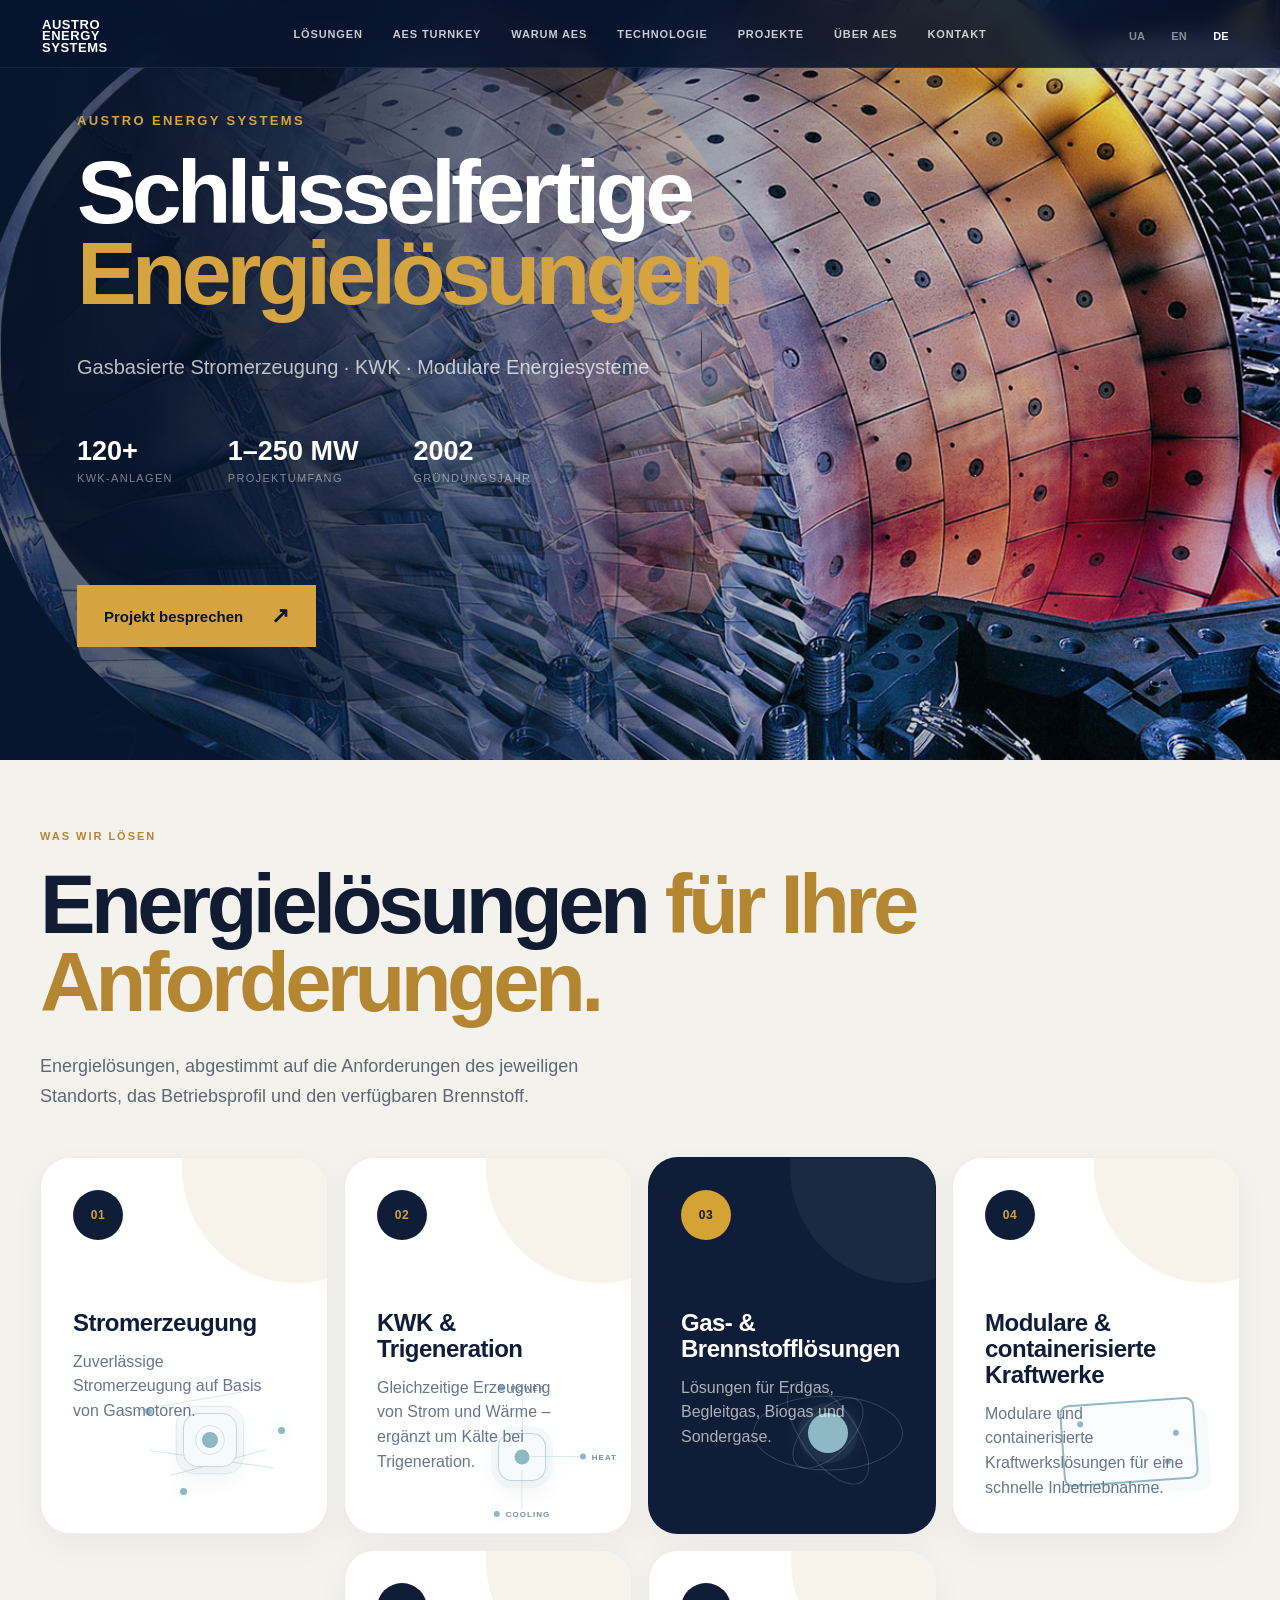
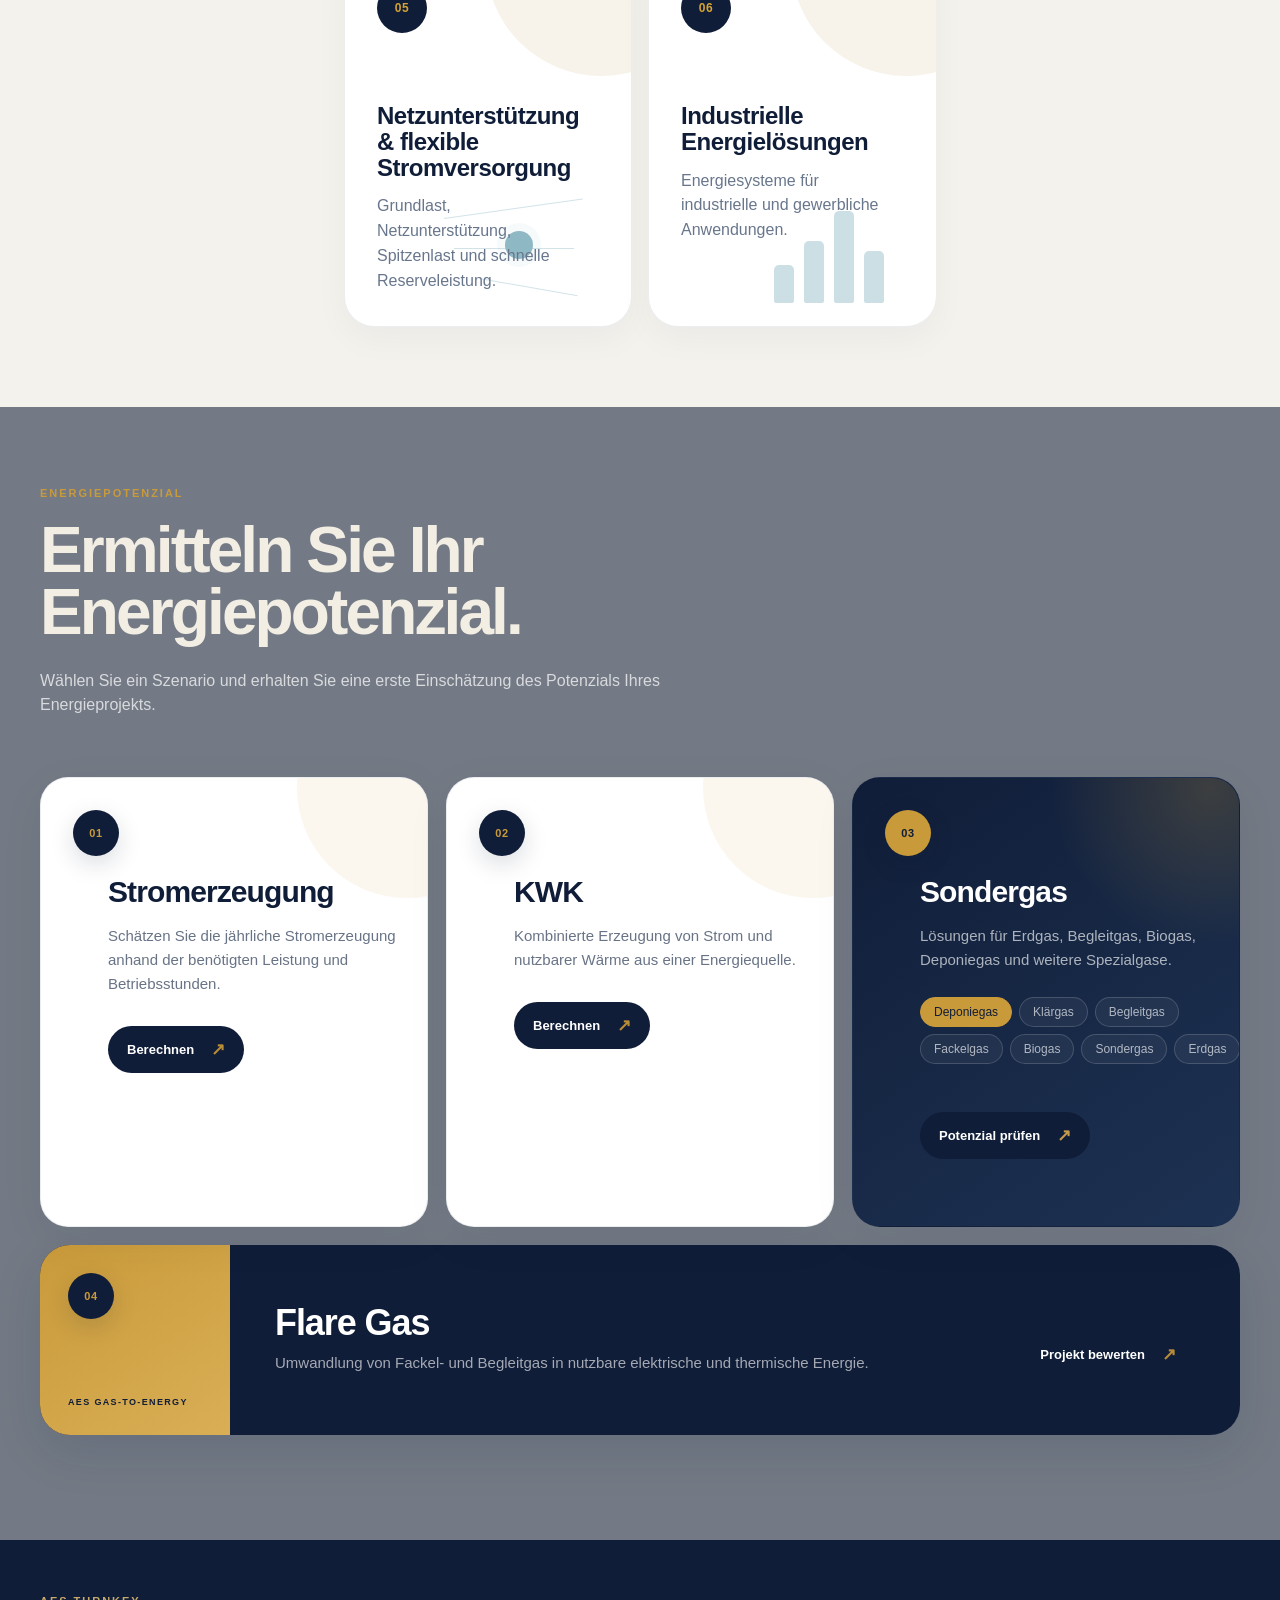
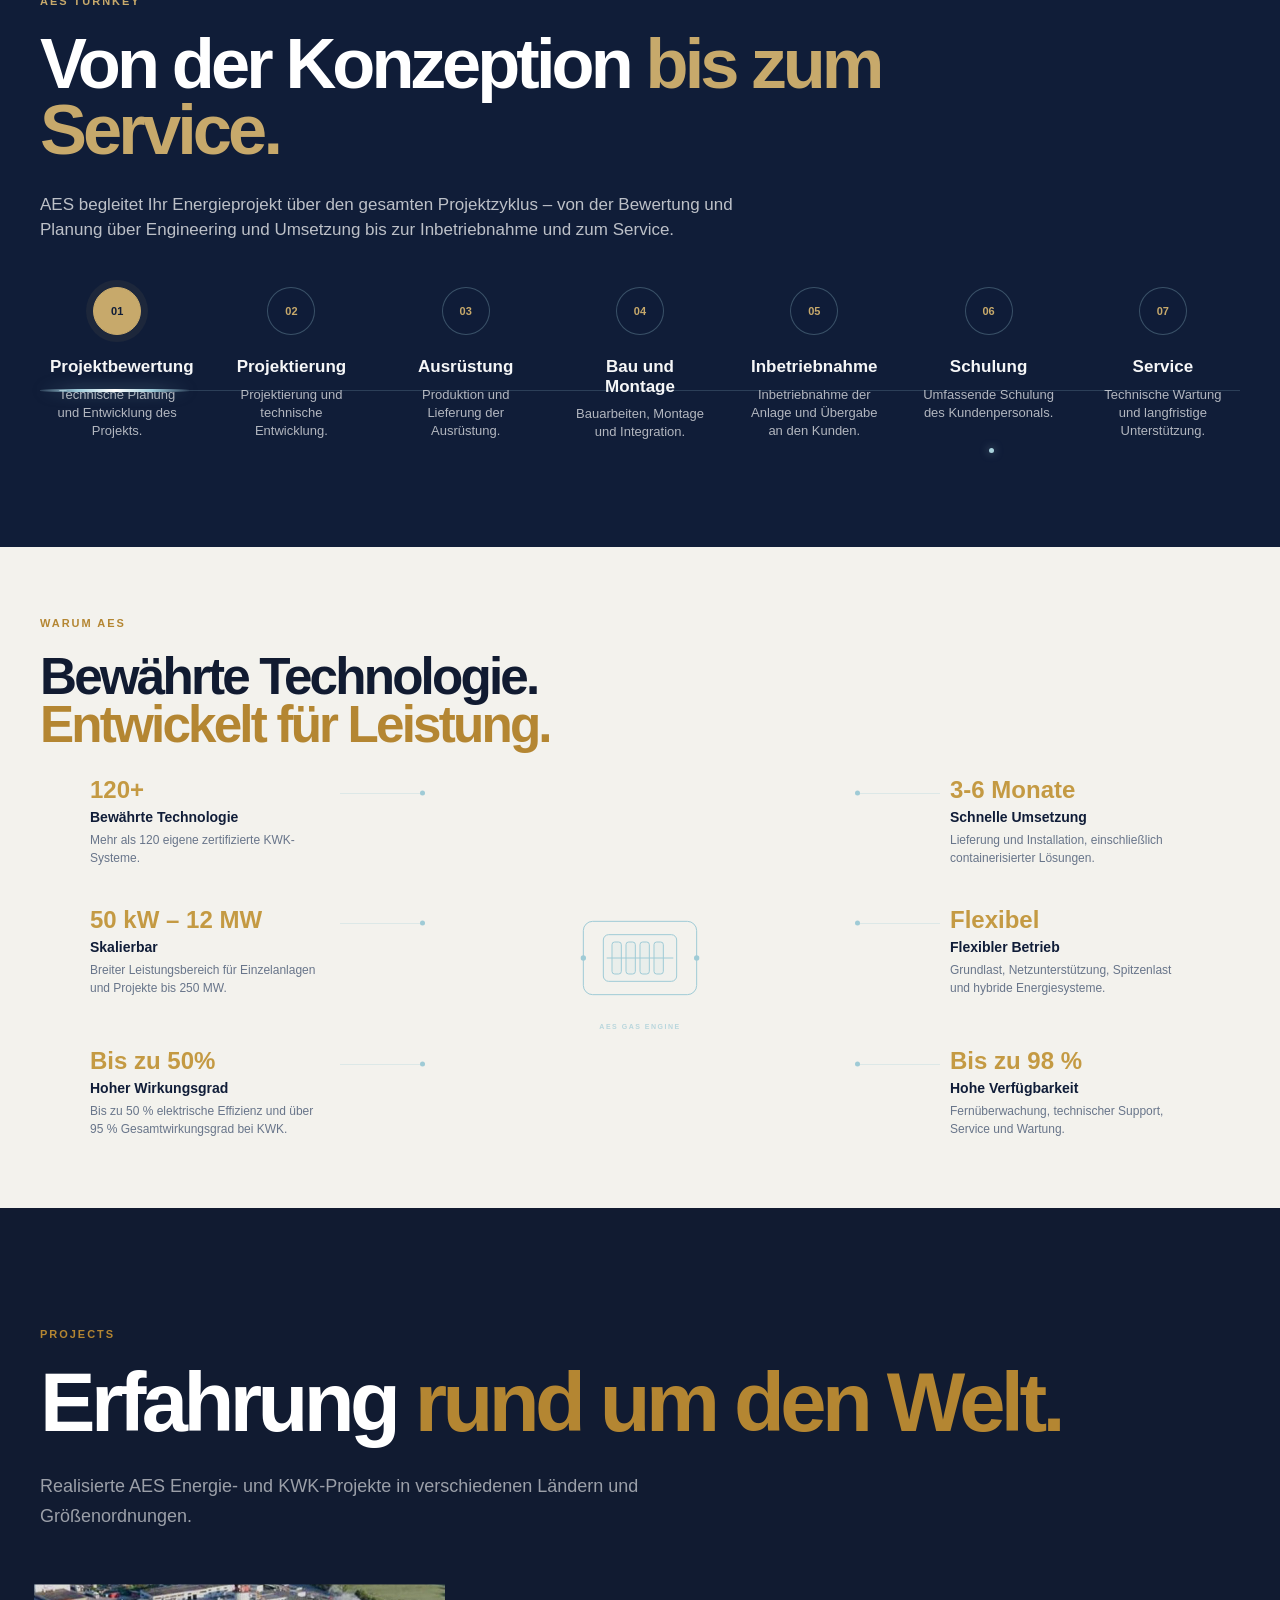
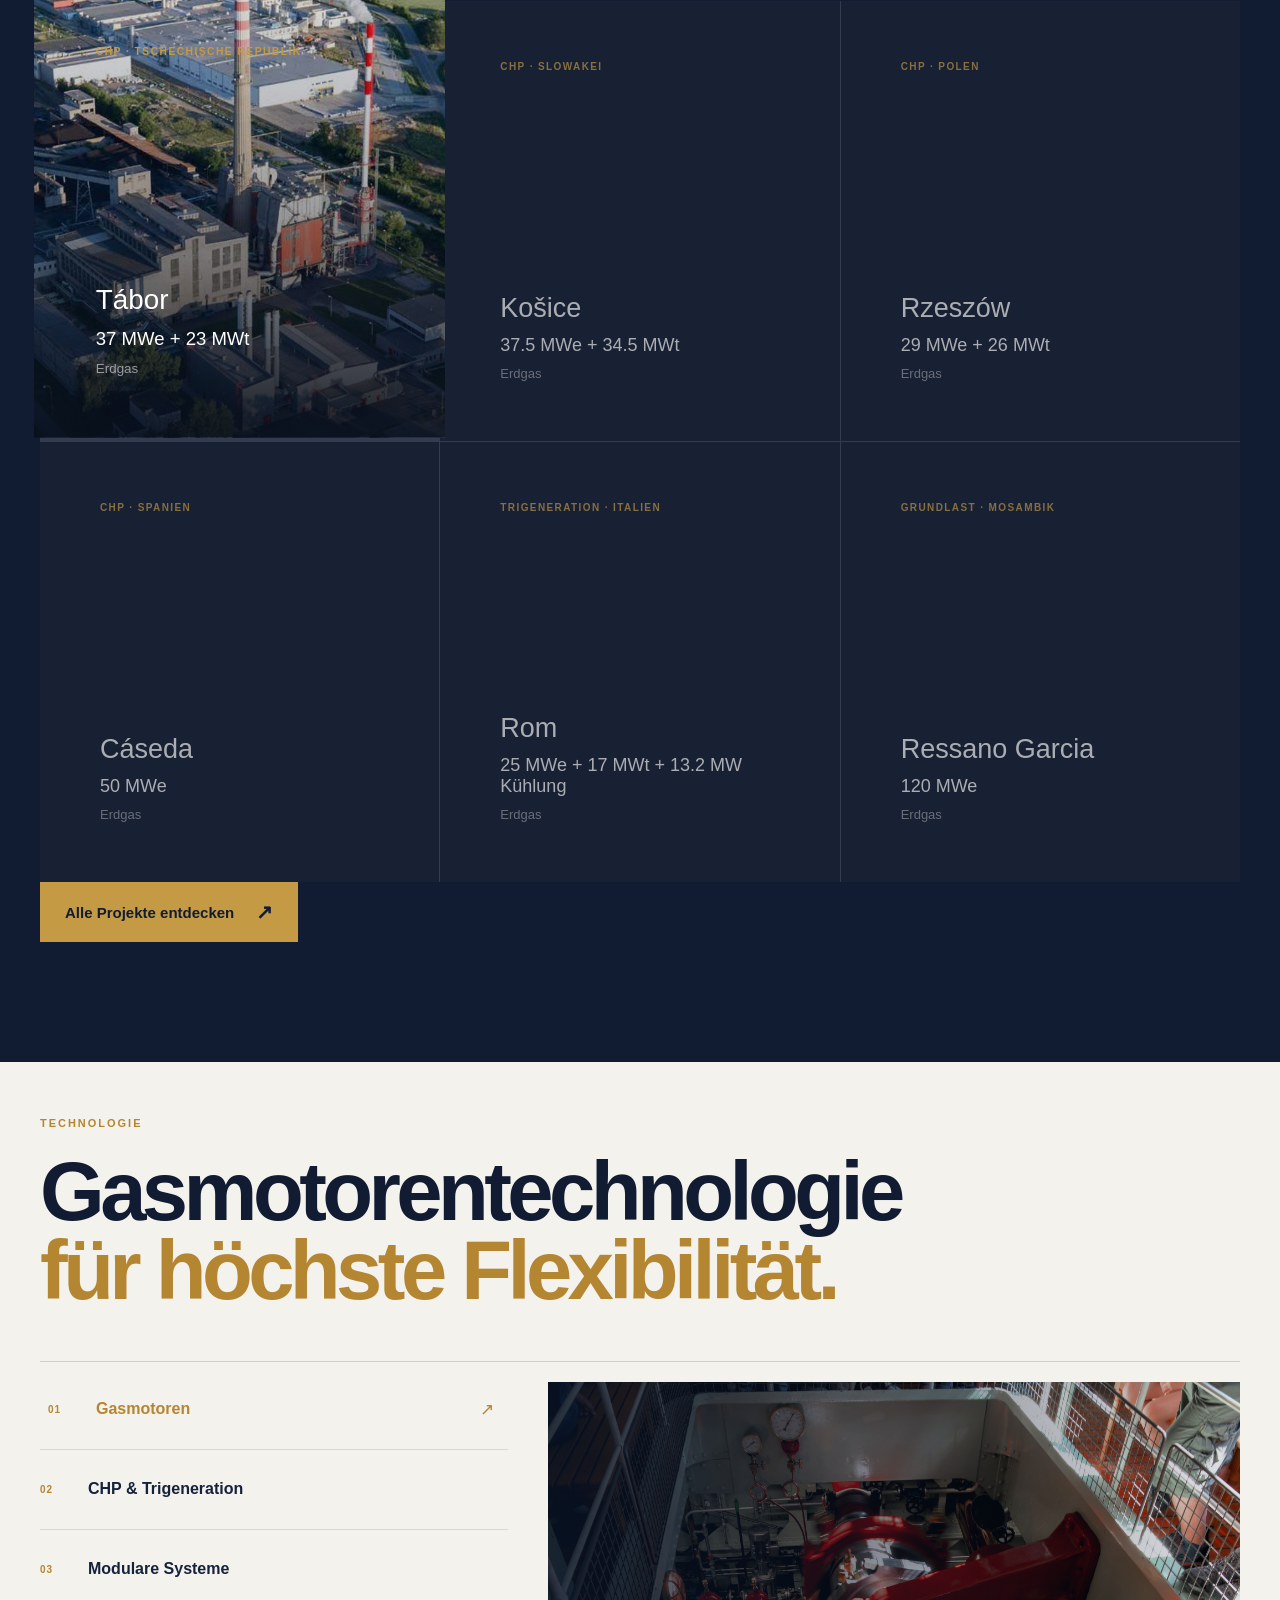
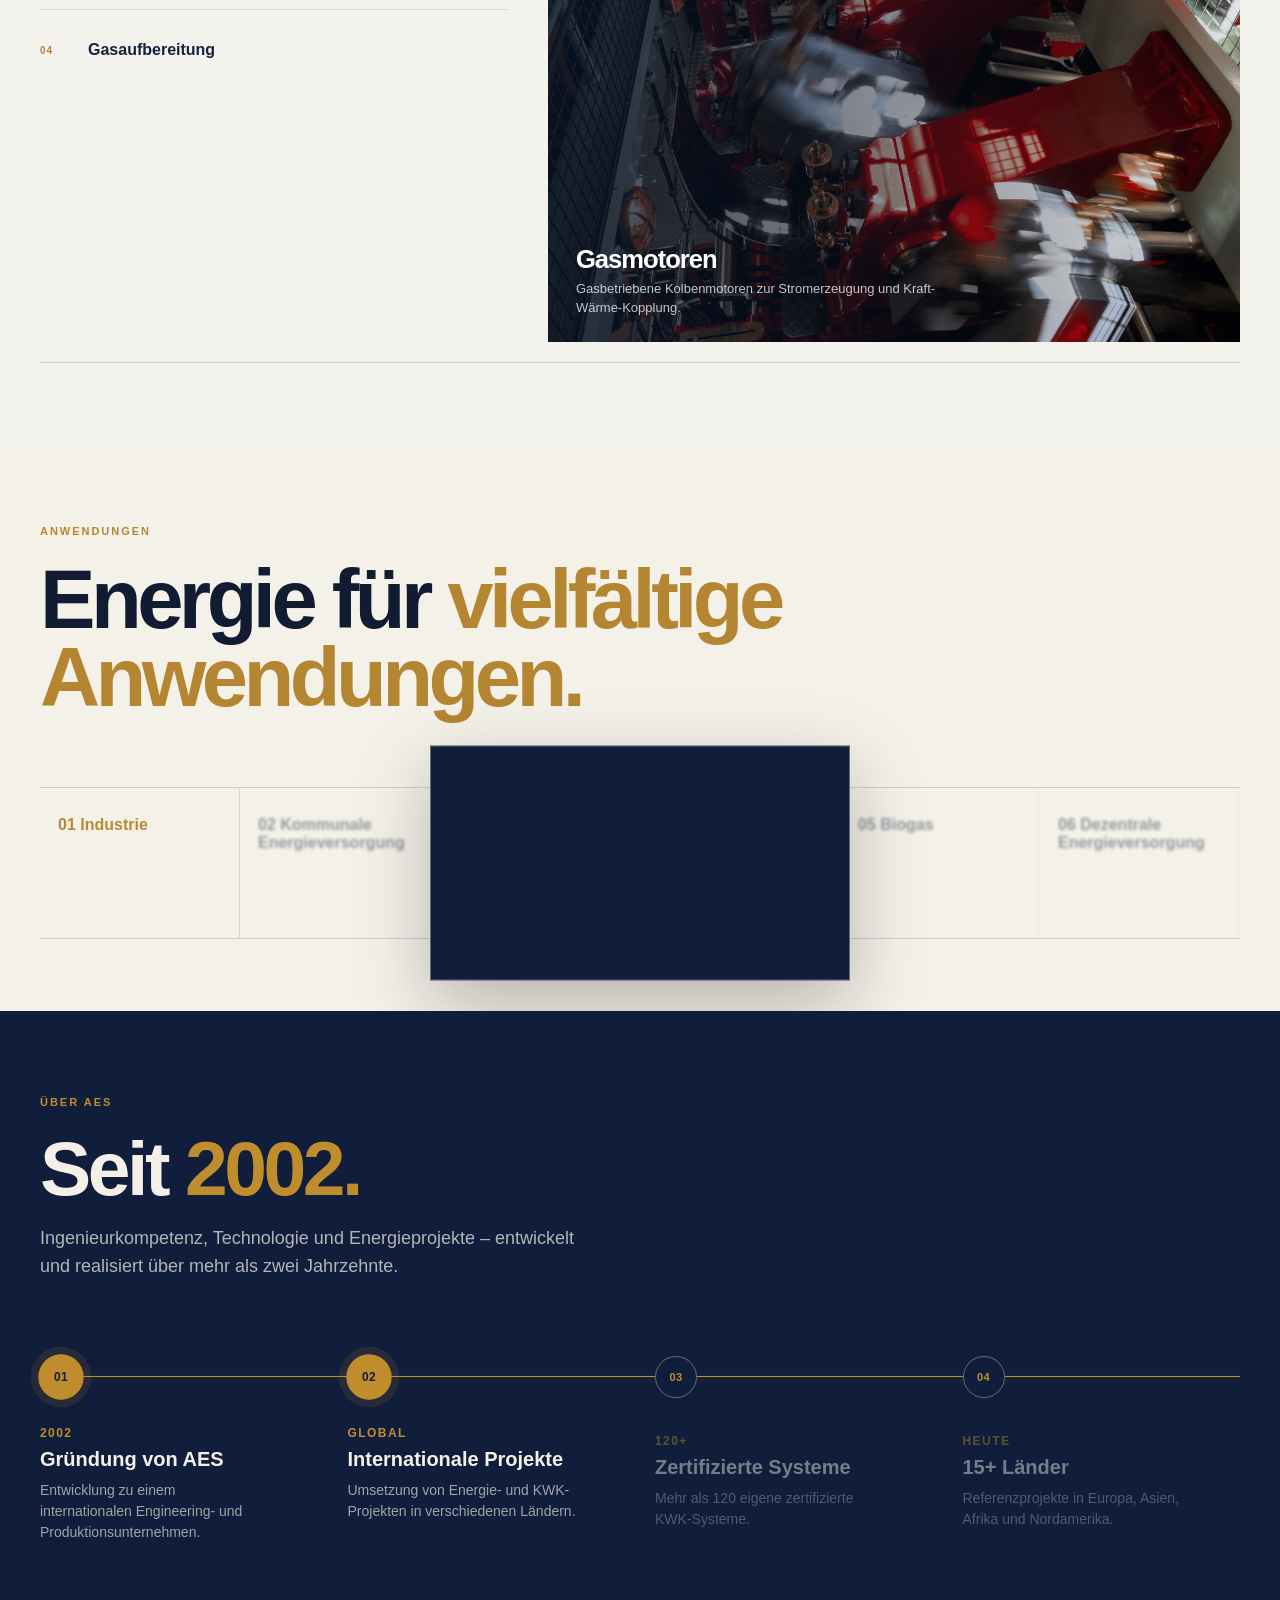
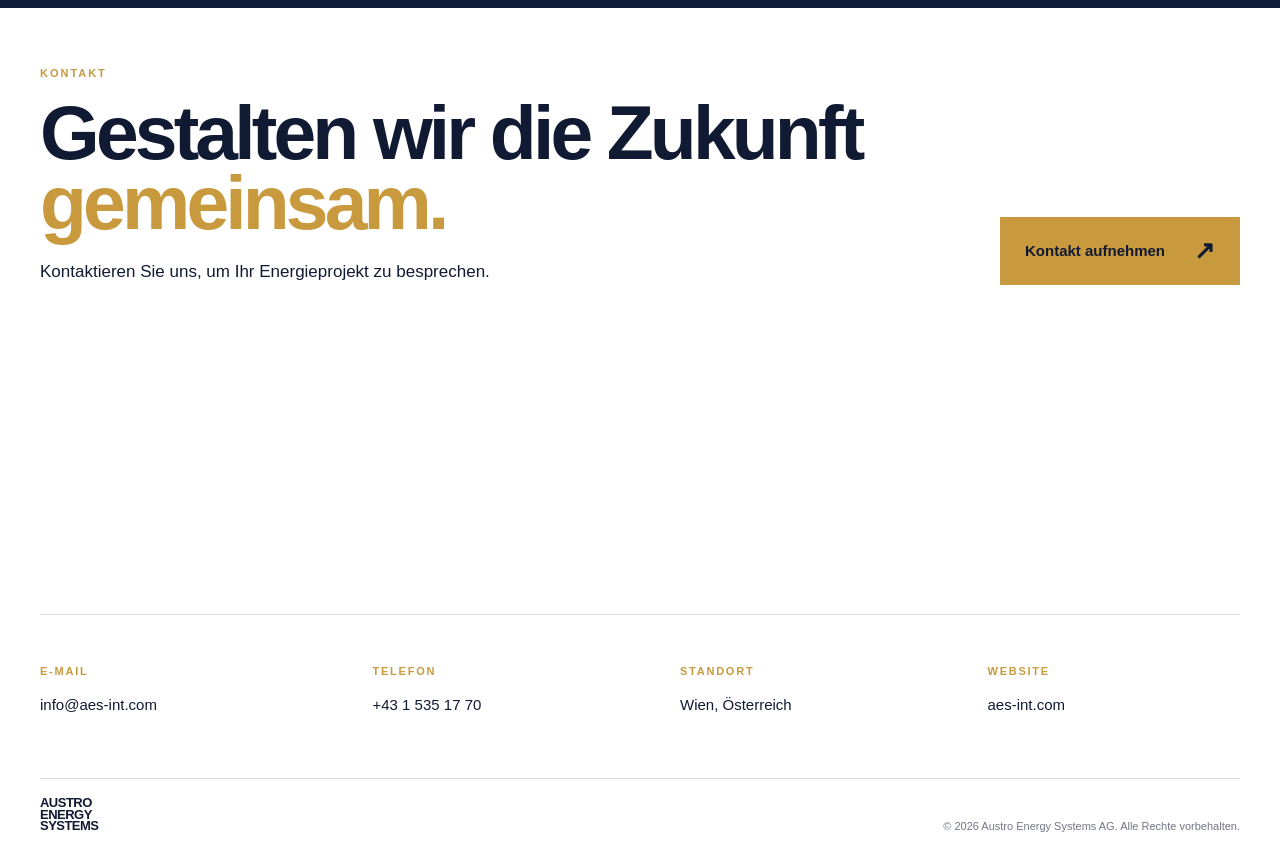
==== commit f390cb14: "+" ====
--- a/de/index.html
+++ b/de/index.html
@@ -16,7 +16,7 @@
 
     <meta
         name="description"
-        content="Austro Energy Systems — schlüsselfertige Energielösungen, Stromerzeugung, KWK und modulare Energiesysteme."
+        content="Austro Energy Systems — schlüsselfertige Energielösungen, Gasbasierte Stromerzeugung · KWK · Modulare Energiesysteme."
     >
 
    <link rel="stylesheet" href="../styles.css">
@@ -155,9 +155,8 @@
 
             <p class="hero-description">
 
-                Gas-Stromerzeugung · KWK ·
-                Modulare Energiesysteme
-
+                Gasbasierte Stromerzeugung · KWK 
+                · Modulare Energiesysteme
             </p>
 
 
@@ -171,7 +170,7 @@
                     </strong>
 
                     <span>
-                        Systeme
+                       KWK-ANLAGEN
                     </span>
 
                 </div>
@@ -262,9 +261,8 @@
             <p class="section-text">
 
                 Energielösungen, abgestimmt auf
-                die Anforderungen des jeweiligen
-                Standorts, das Betriebsprofil und
-                den verfügbaren Brennstoff.
+                die Anforderungen des jeweiligen Standorts,
+                das Betriebsprofil und den verfügbaren Brennstoff.
 
             </p>
 
@@ -296,8 +294,8 @@
                     </h3>
 
                     <p>
-                        Stromerzeugung auf Basis
-                        von Gasmotoren.
+                        Zuverlässige Stromerzeugung 
+                        auf Basis von Gasmotoren.
                     </p>
 
                 </div>
@@ -357,8 +355,8 @@
                     </h3>
 
                     <p>
-                        Gleichzeitige Erzeugung von
-                        Strom, Wärme und Kälte.
+                        Gleichzeitige Erzeugung von 
+                        Strom und Wärme – ergänzt um Kälte bei Trigeneration.
                     </p>
 
                 </div>
@@ -496,9 +494,8 @@
                     </h3>
 
                     <p>
-                        Modulare und containerisierte
-                        Energielösungen für eine schnelle
-                        Inbetriebnahme.
+                        Modulare und containerisierte Kraftwerkslösungen
+                        für eine schnelle Inbetriebnahme.
                     </p>
 
                 </div>
@@ -541,13 +538,13 @@
                 <div class="solution-content">
 
                     <h3>
-                        Netzunterstützung &amp;
-                        Notstrom
+                        Netzunterstützung &amp; 
+                        flexible Stromversorgung
                     </h3>
 
                     <p>
                         Grundlast, Netzunterstützung,
-                        Spitzenlast und Reservebetrieb.
+                        Spitzenlast und schnelle Reserveleistung.
                     </p>
 
                 </div>
@@ -592,8 +589,8 @@
                     </h3>
 
                     <p>
-                        Energiesysteme für industrielle
-                        und gewerbliche Standorte.
+                       Energiesysteme für industrielle
+                       und gewerbliche Anwendungen.
                     </p>
 
                 </div>
@@ -668,16 +665,16 @@
             </span>
 
             <h2>
-                Berechnen Sie Ihr
+                Ermitteln Sie Ihr 
                 <span>
                     Energiepotenzial.
                 </span>
             </h2>
 
             <p>
-                Wählen Sie ein Szenario und erhalten Sie
-                eine erste Einschätzung des
-                Energiepotenzials Ihres Projekts.
+                Wählen Sie ein Szenario und 
+                erhalten Sie eine erste Einschätzung 
+                des Potenzials Ihres Energieprojekts.
             </p>
 
         </div>
@@ -697,14 +694,13 @@
                 <div class="energy-option-content">
 
                     <h3>
-                        Power
+                        Stromerzeugung
                     </h3>
 
                     <p>
                         Schätzen Sie die jährliche
-                        Stromerzeugung abhängig von
-                        der benötigten Leistung und
-                        den Betriebsstunden.
+                        Stromerzeugung anhand der benötigten
+                        Leistung und Betriebsstunden.
                     </p>
 
                     <button
@@ -732,7 +728,7 @@
                 <div class="energy-option-content">
 
                     <h3>
-                        CHP
+                        KWK
                     </h3>
 
                     <p>
@@ -768,7 +764,7 @@
                 <div class="energy-option-content">
 
                     <h3>
-                        Spezialgase
+                        Sondergas
                     </h3>
 
                     <p>
@@ -1501,15 +1497,14 @@
             <h2>
                 Von der Konzeption
                 <span>
-                    bis zum Betrieb.
+                   bis zum Service.
                 </span>
             </h2>
 
             <p class="section-text">
-                AES übernimmt den gesamten
-                Umsetzungszyklus Ihres Energieprojekts —
-                von der Bewertung und Planung
-                bis zur Inbetriebnahme und zum Service.
+                AES begleitet Ihr Energieprojekt über
+                den gesamten Projektzyklus – von der Bewertung
+                und Planung über Engineering und Umsetzung bis zur Inbetriebnahme und zum Service.
             </p>
 
         </div>
@@ -1536,9 +1531,8 @@
                     </h3>
 
                     <p>
-                        Bewertung des Projekts und
-                        der technisch-wirtschaftlichen
-                        Rahmenbedingungen.
+                        Technische Planung und 
+                        Entwicklung des Projekts.
                     </p>
 
                 </div>
@@ -1685,8 +1679,8 @@
                     </h3>
 
                     <p>
-                        Inbetriebnahme der
-                        Ausrüstung.
+                        Inbetriebnahme der Anlage
+                        und Übergabe an den Kunden.
                     </p>
 
                 </div>
@@ -1722,8 +1716,8 @@
                     </h3>
 
                     <p>
-                        Schulung des
-                        Kundenpersonals.
+                        Umfassende Schulung 
+                        des Kundenpersonals.
                     </p>
 
                 </div>
@@ -1759,8 +1753,8 @@
                     </h3>
 
                     <p>
-                        Technische Wartung
-                        und Unterstützung.
+                        Technische Wartung und 
+                        langfristige Unterstützung.
                     </p>
 
                 </div>
@@ -1909,9 +1903,8 @@
                     </h3>
 
                     <p>
-                        Breiter Bereich der
-                        Einzelleistung und
-                        Projekte bis 250 MW.
+                        Breiter Leistungsbereich 
+                        für Einzelanlagen und Projekte bis 250 MW.
                     </p>
 
                 </div>
@@ -1936,9 +1929,9 @@
                     </h3>
 
                     <p>
-                        Bis zu 50% elektrische
-                        Effizienz und über 95%
-                        Gesamteffizienz bei KWK.
+                        Bis zu 50 % elektrische 
+                        Effizienz und über 
+                        95 % Gesamtwirkungsgrad bei KWK.
                     </p>
 
                 </div>
@@ -1955,7 +1948,7 @@
                 <div class="advantage-text">
 
                     <strong>
-                        &lt; 12 Monate
+                        3-6 Monate
                     </strong>
 
                     <h3>
@@ -1963,9 +1956,8 @@
                     </h3>
 
                     <p>
-                        Schnelle Lieferung und
-                        Installation, einschließlich
-                        containerisierter Lösungen.
+                        Lieferung und Installation, 
+                        einschließlich containerisierter Lösungen.
                     </p>
 
                 </div>
@@ -1990,9 +1982,8 @@
                     </h3>
 
                     <p>
-                        Grundlast, Netzunterstützung,
-                        Spitzenlast und hybride
-                        Energiesysteme.
+                        Grundlast, Netzunterstützung, 
+                        Spitzenlast und hybride Energiesysteme.
                     </p>
 
                 </div>
@@ -2009,11 +2000,11 @@
                 <div class="advantage-text">
 
                     <strong>
-                        24/7
+                       Bis zu 98 %
                     </strong>
 
                     <h3>
-                        Langfristiger Support
+                        Hohe Verfügbarkeit
                     </h3>
 
                     <p>
@@ -2301,7 +2292,7 @@
             <h2>
                 Gasmotorentechnologie
                 <span>
-                    für maximale Flexibilität.
+                    für höchste Flexibilität.
                 </span>
             </h2>
 
@@ -2435,7 +2426,7 @@
             <h2>
                 Energie für
                 <span>
-                    unterschiedliche Anwendungen.
+                    vielfältige Anwendungen.
                 </span>
             </h2>
 
@@ -2621,10 +2612,8 @@
 
 
             <p>
-                Ingenieurkompetenz, Technologie
-                und Energieprojekte, entwickelt
-                und realisiert über mehr als zwei
-                Jahrzehnte.
+                Ingenieurkompetenz, Technologie und Energieprojekte
+                – entwickelt und realisiert über mehr als zwei Jahrzehnte.
             </p>
 
         </div>
@@ -2660,8 +2649,8 @@
                     </strong>
 
                     <p>
-                        Beginn der Ingenieur- und
-                        Produktionstätigkeit.
+                        Entwicklung zu einem internationalen
+                        Engineering- und Produktionsunternehmen.
                     </p>
 
                 </div>
@@ -2719,8 +2708,7 @@
                     </strong>
 
                     <p>
-                        Eigene zertifizierte
-                        KWK-Systeme von AES.
+                        Mehr als 120 eigene zertifizierte KWK-Systeme.
                     </p>
 
                 </div>
@@ -2744,12 +2732,12 @@
                     </span>
 
                     <strong>
-                        30+ Länder
+                        15+ Länder
                     </strong>
 
                     <p>
-                        Mehr als 5.000 MW
-                        realisierte Leistung.
+                        Referenzprojekte in Europa, 
+                        Asien, Afrika und Nordamerika.
                     </p>
 
                 </div>
@@ -3008,5 +2996,8 @@
 
 });
 </script>
+
+<script src="de-script.js"></script>
+
 </body>
 </html>
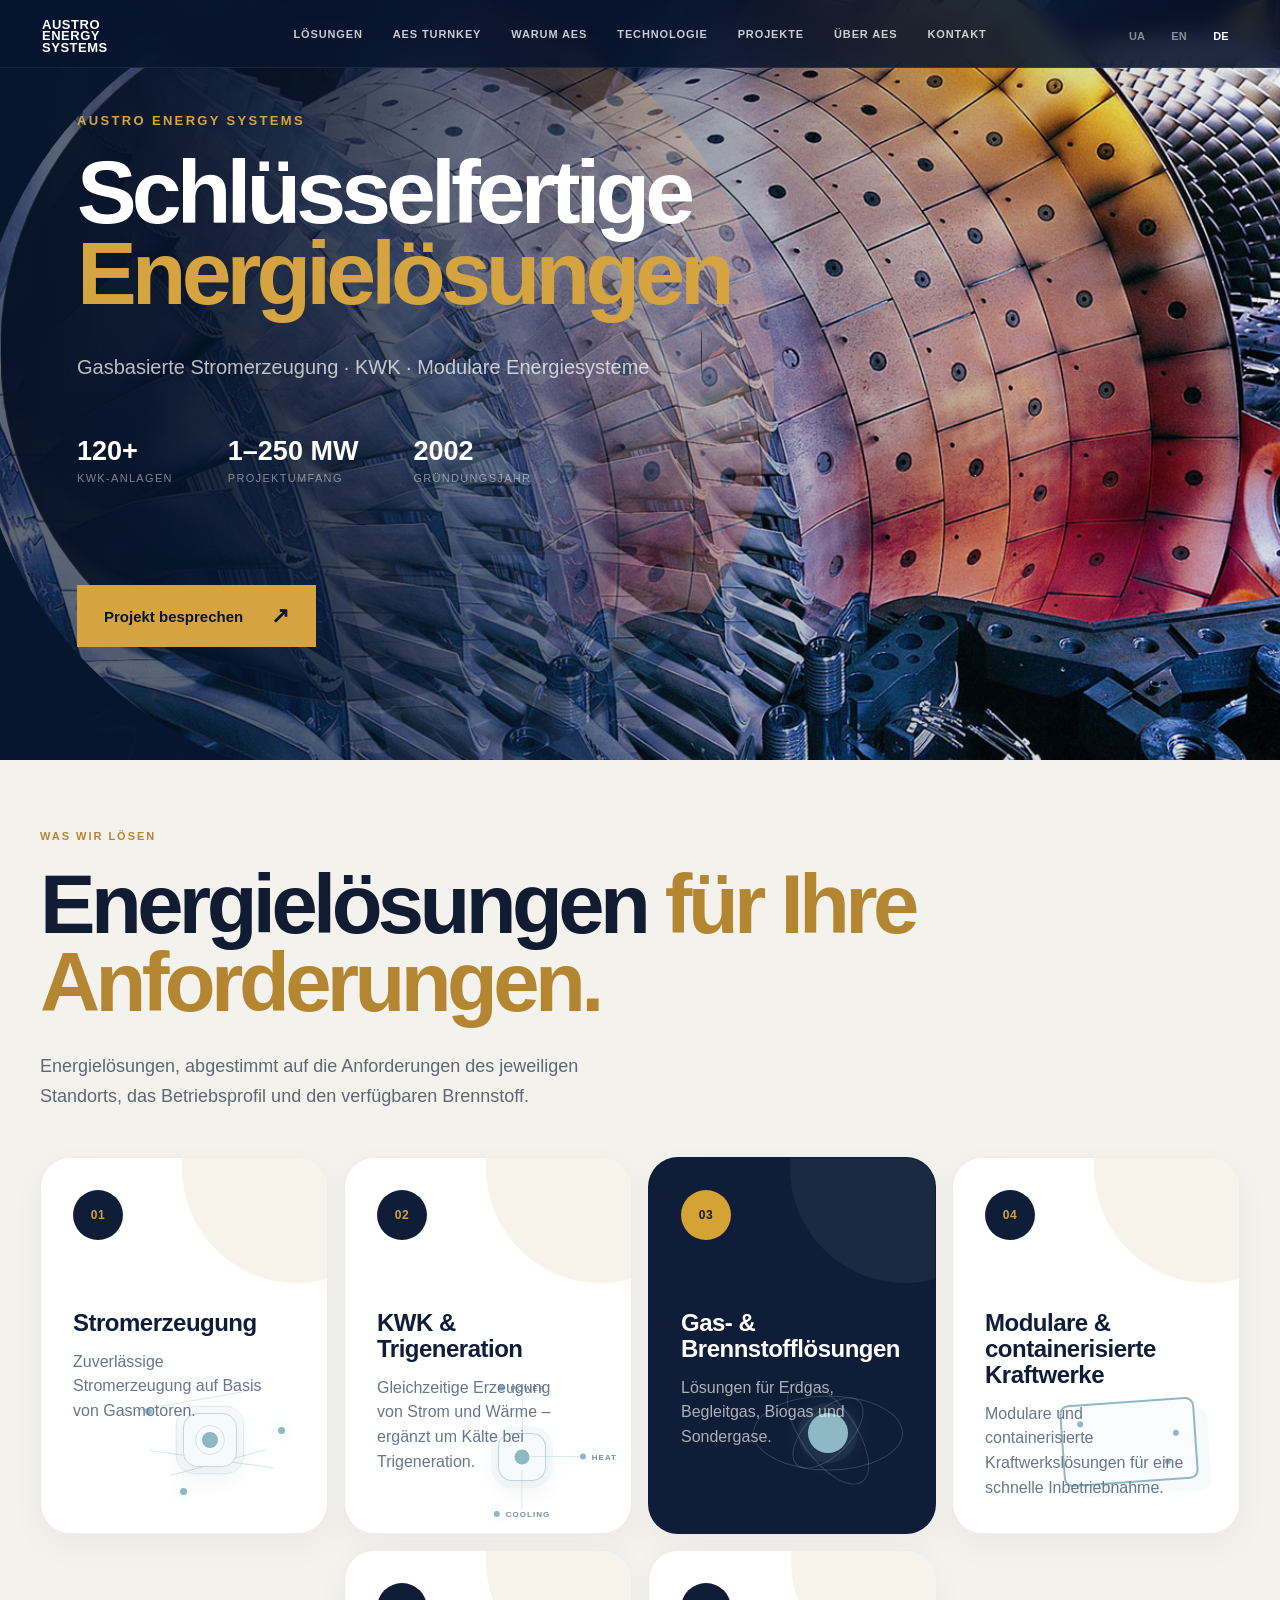
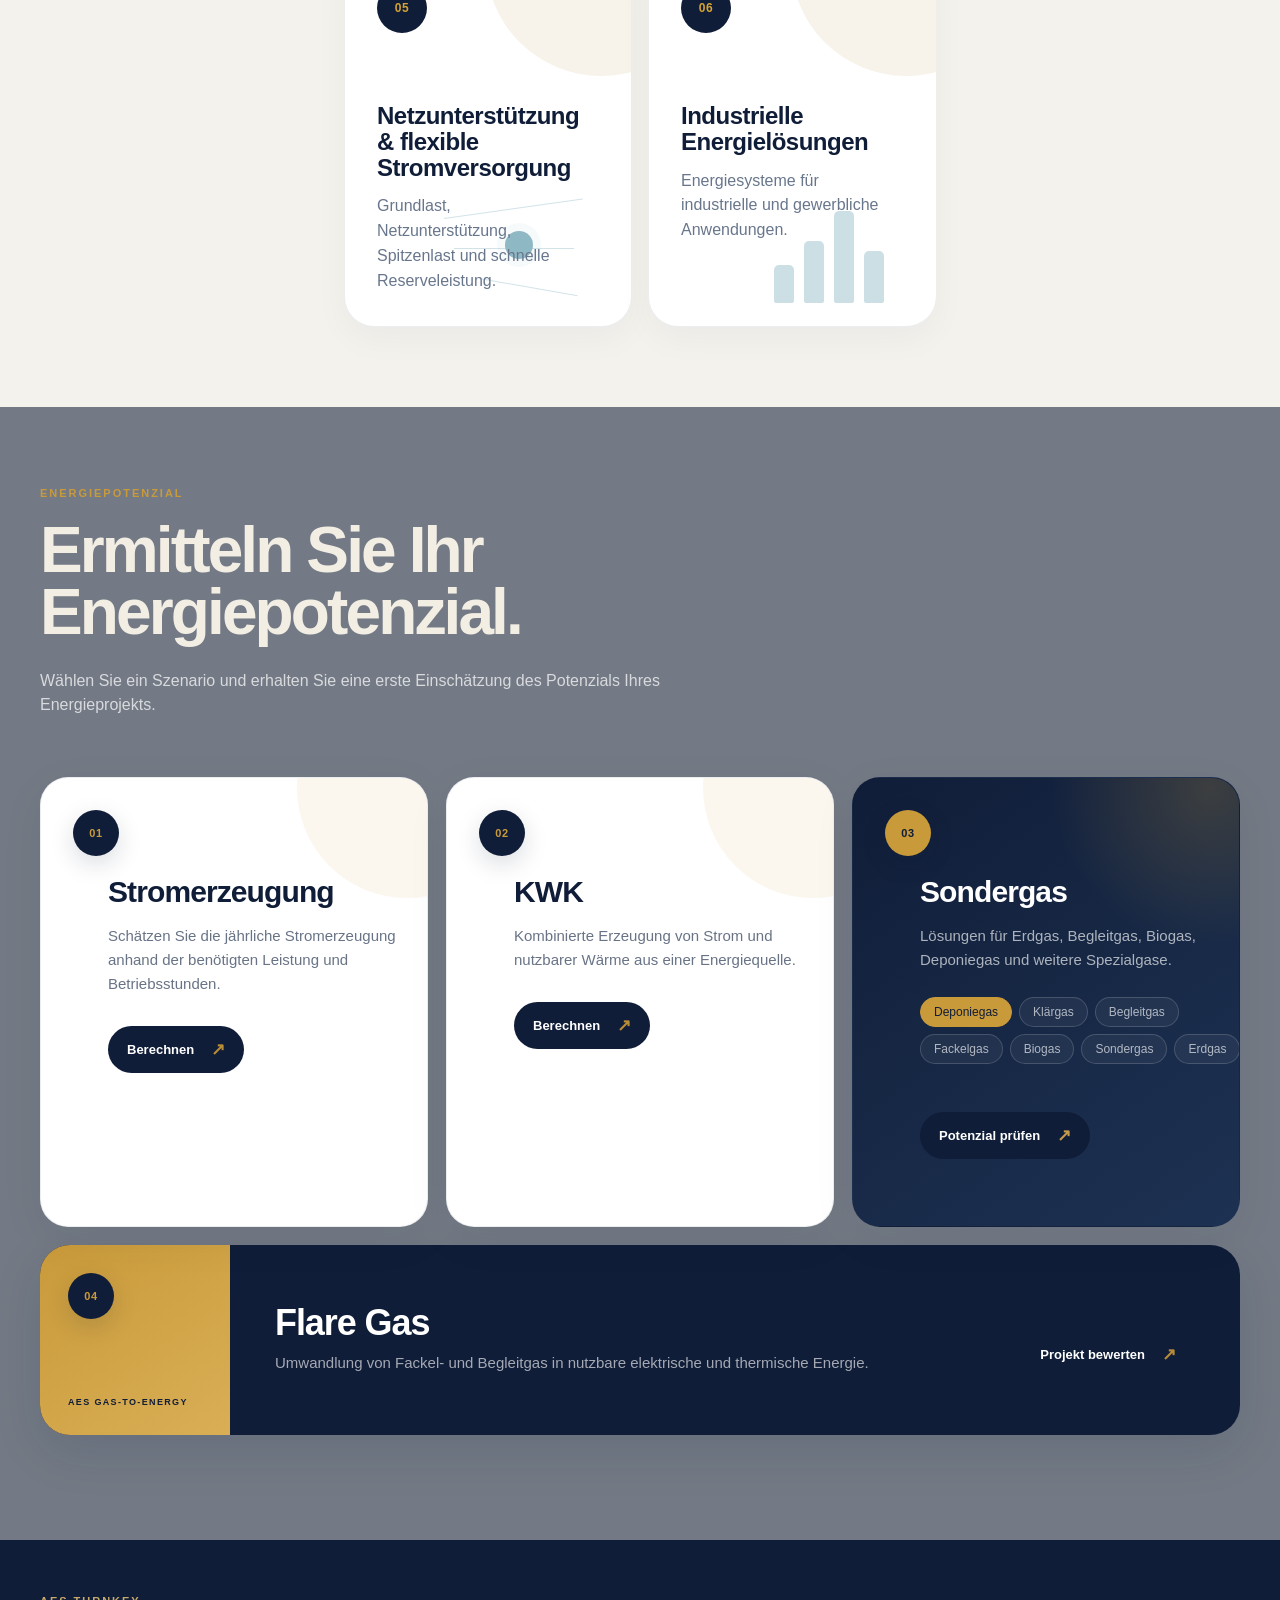
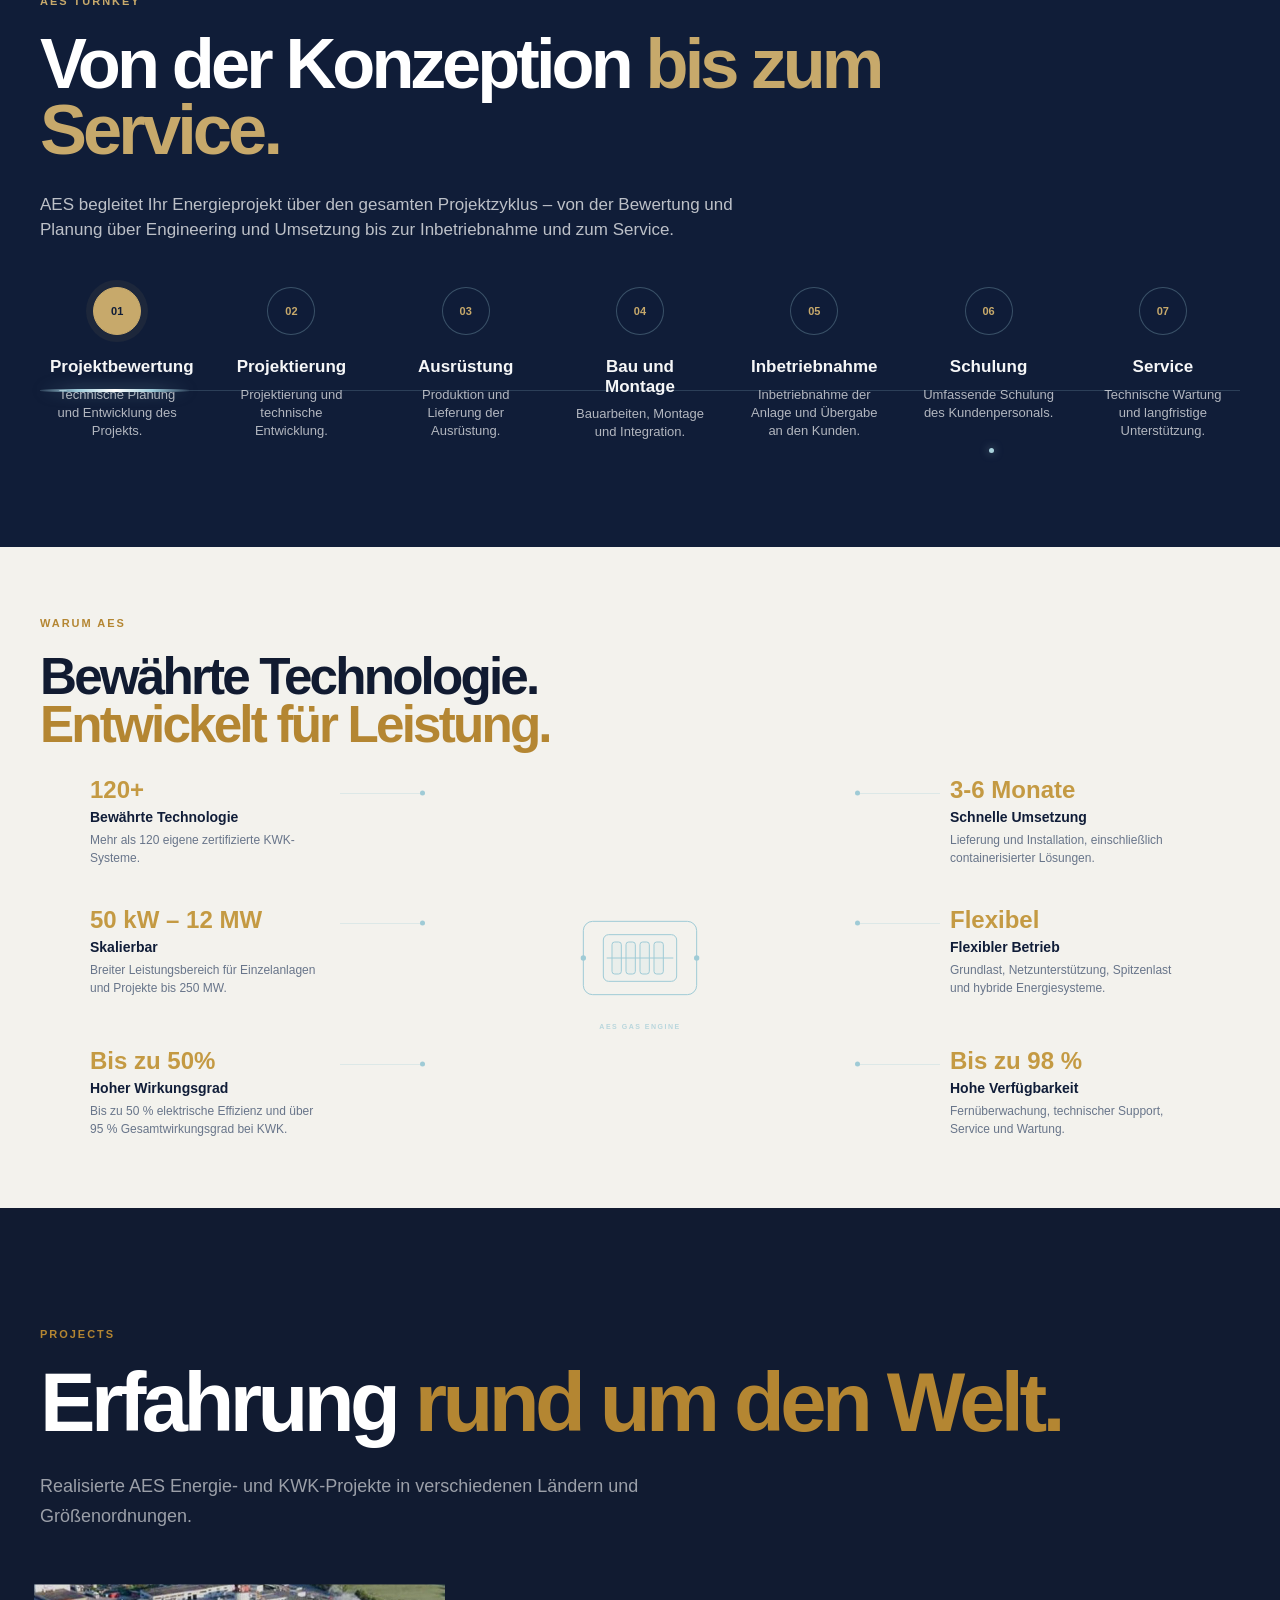
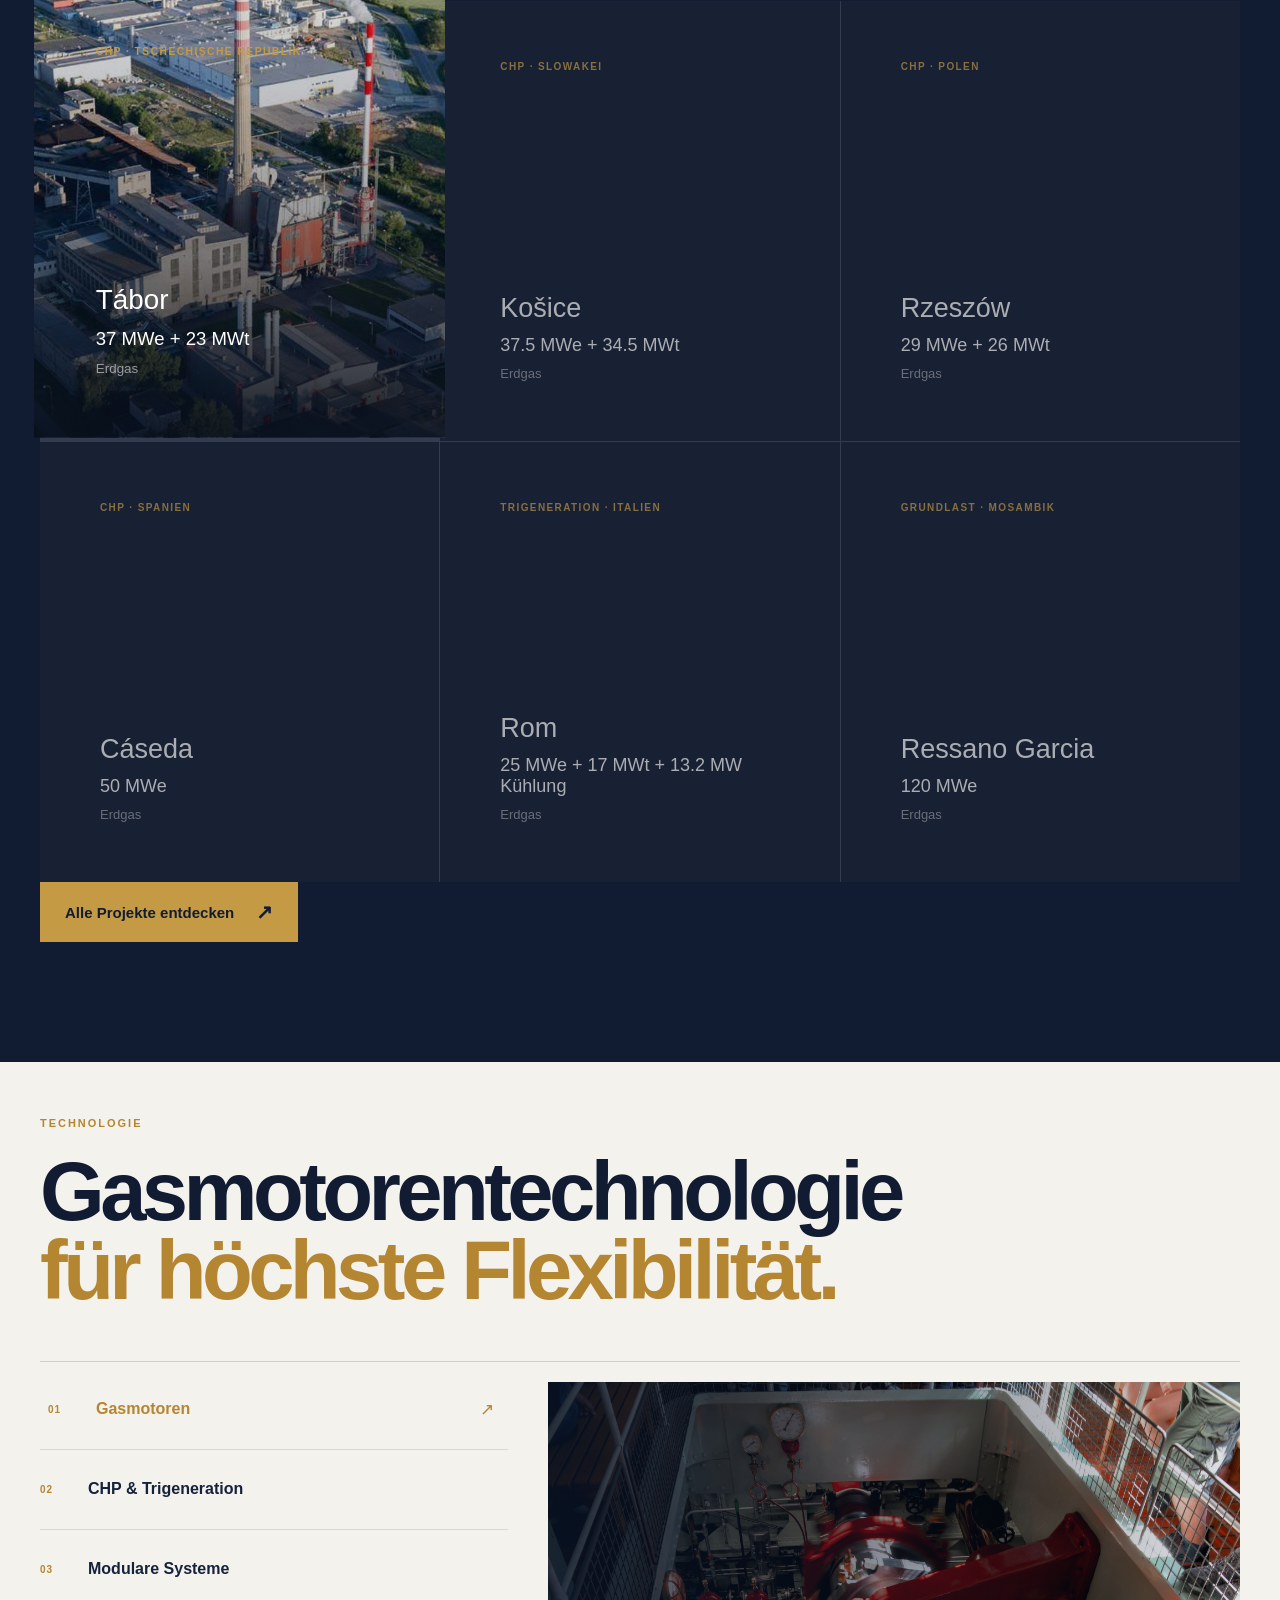
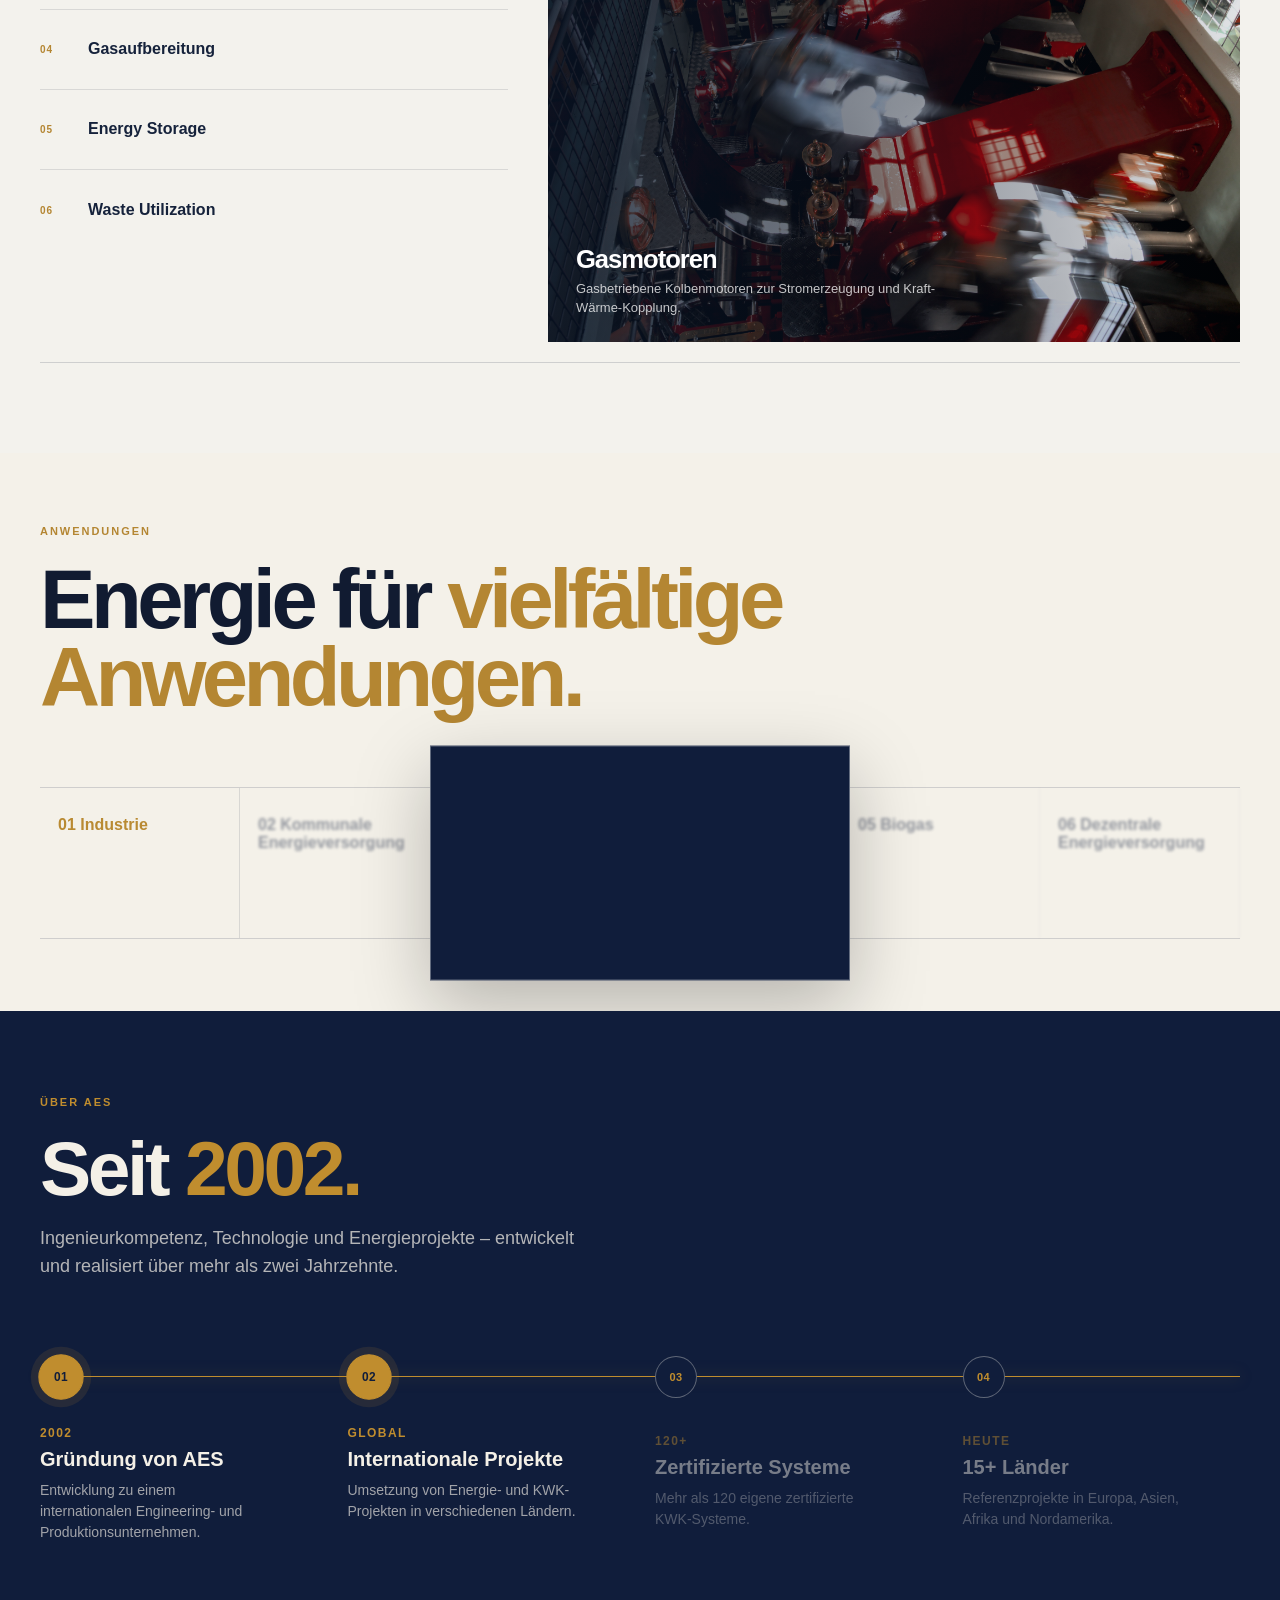
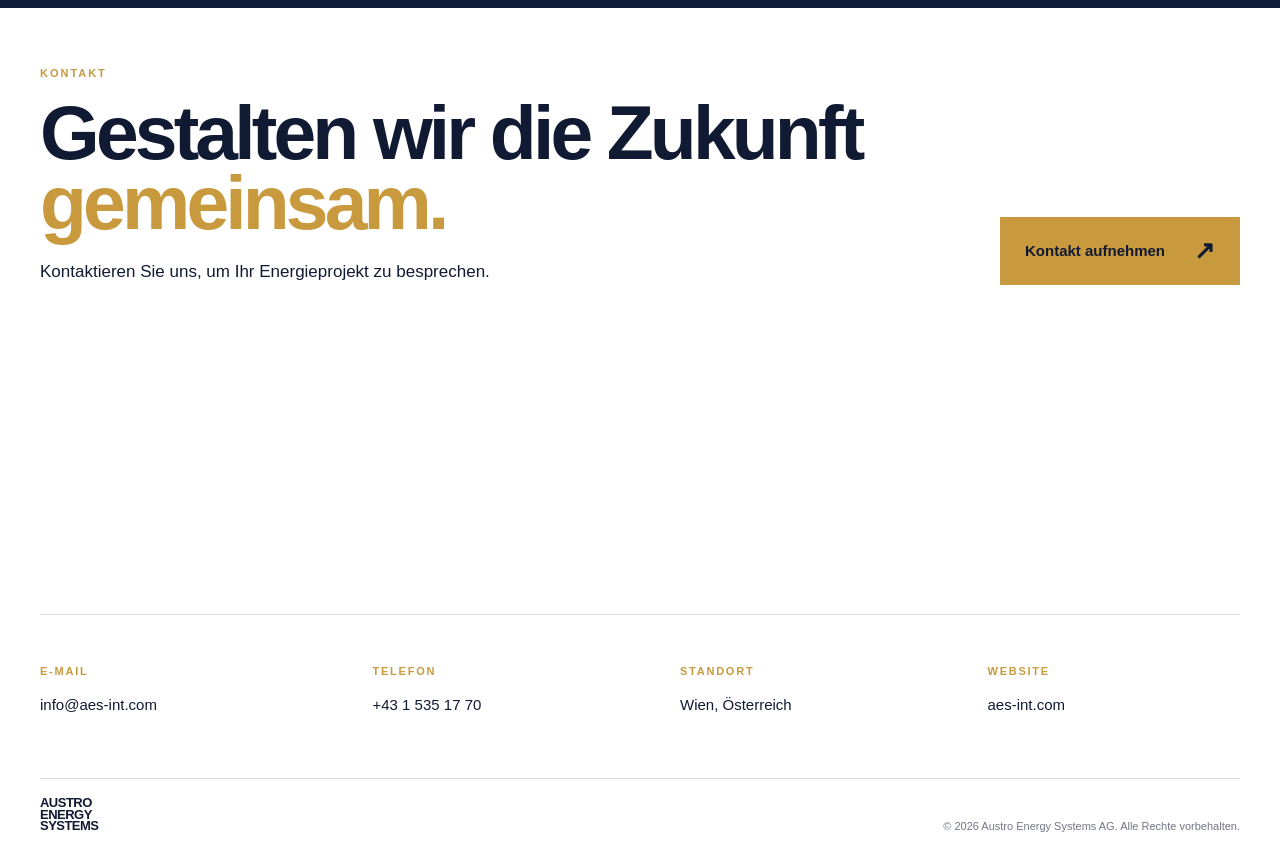
==== commit 436ea205: "Push" ====
--- a/de/index.html
+++ b/de/index.html
@@ -2370,6 +2370,57 @@
                     <i>↗</i>
                 </button>
 
+                <!-- 05 -->
+
+<button
+    class="technology-option"
+    type="button"
+    role="tab"
+    aria-selected="false"
+    data-technology-title="Energy Storage"
+    data-technology-description="Energiespeichersysteme für eine flexible Energieversorgung und ein effizientes Energiemanagement."
+    data-technology-image="../images/Energy-storage.jpeg"
+    data-technology-alt="Energiespeichersystem"
+>
+    <span>
+        05
+    </span>
+
+    <strong>
+        Energy Storage
+    </strong>
+
+    <i>
+        ↗
+    </i>
+</button>
+
+
+<!-- 06 -->
+
+<button
+    class="technology-option"
+    type="button"
+    role="tab"
+    aria-selected="false"
+    data-technology-title="Waste Utilization"
+    data-technology-description="Energetische Nutzung von Abfällen zur effizienten Energieerzeugung."
+    data-technology-image="../images/waste-utilization.jpeg"
+    data-technology-alt="Anlage zur Abfallverwertung"
+>
+    <span>
+        06
+    </span>
+
+    <strong>
+        Waste Utilization
+    </strong>
+
+    <i>
+        ↗
+    </i>
+</button>
+
             </div>
 
 
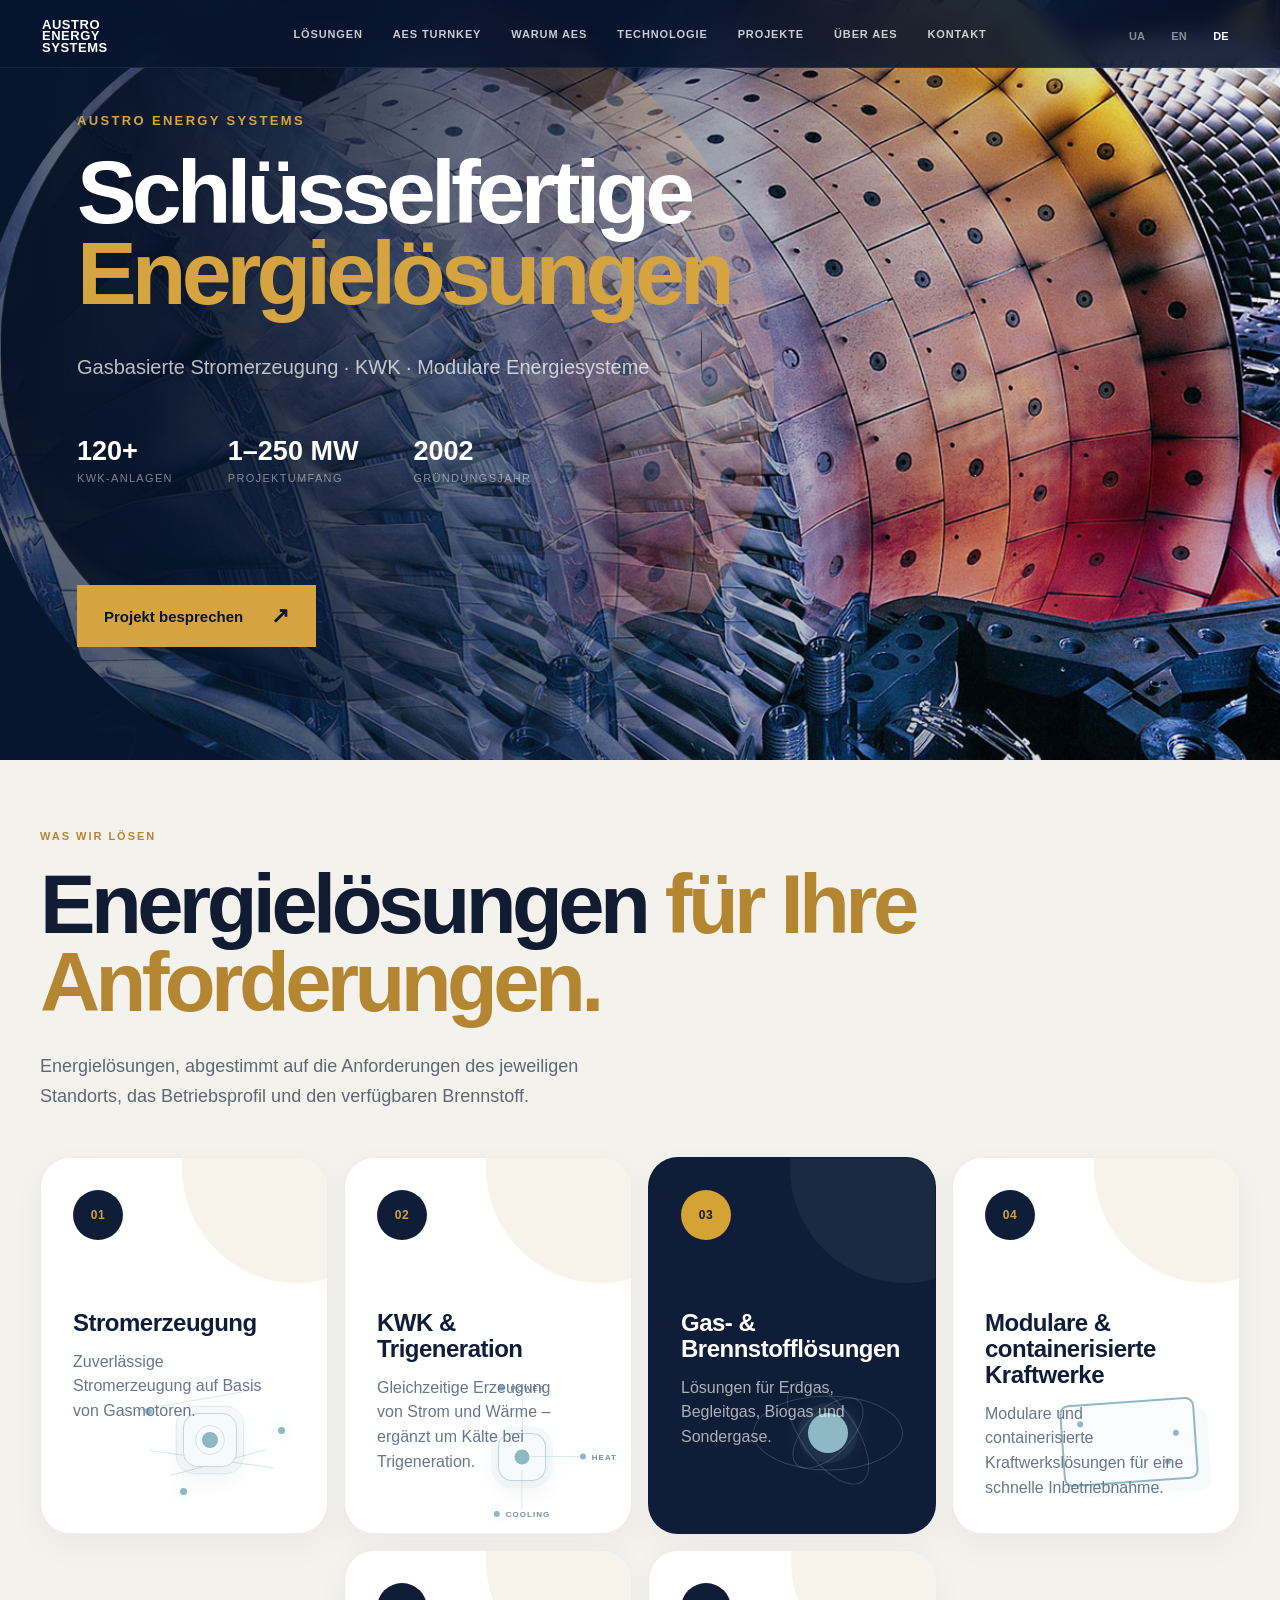
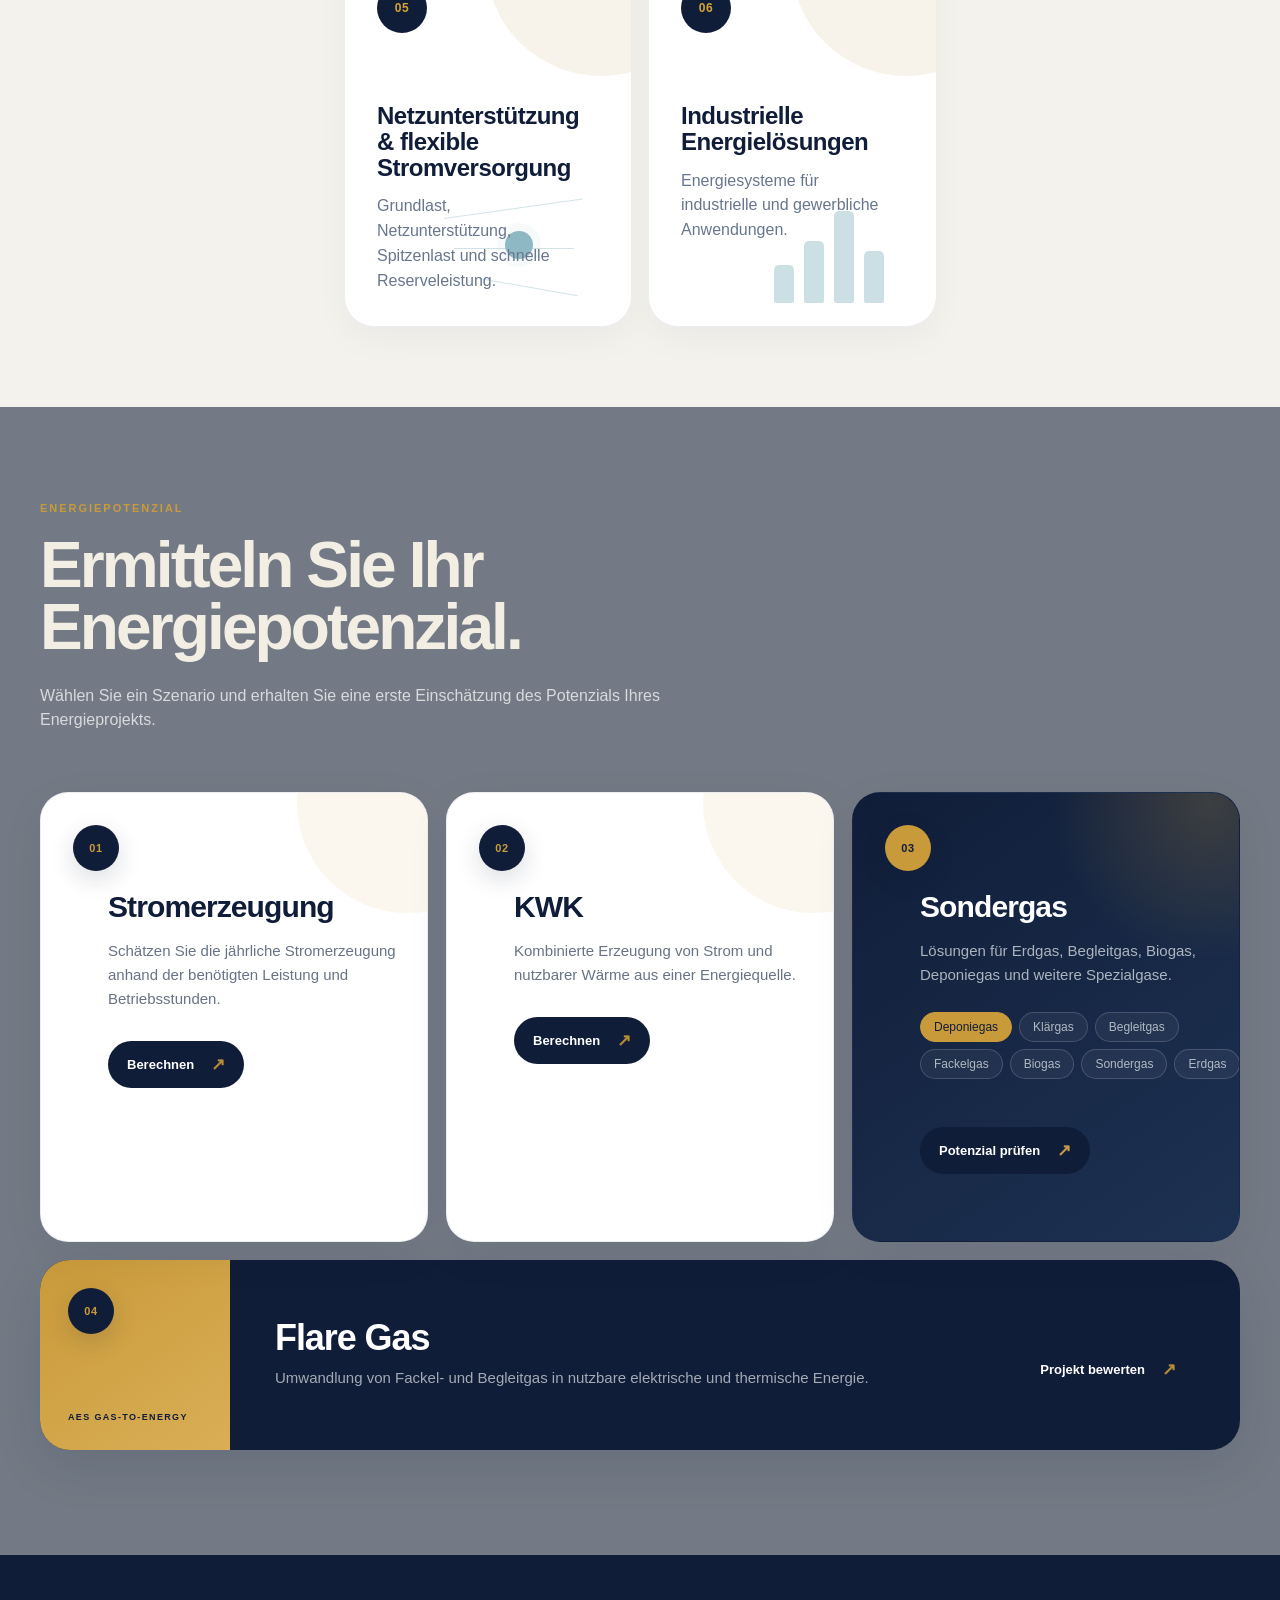
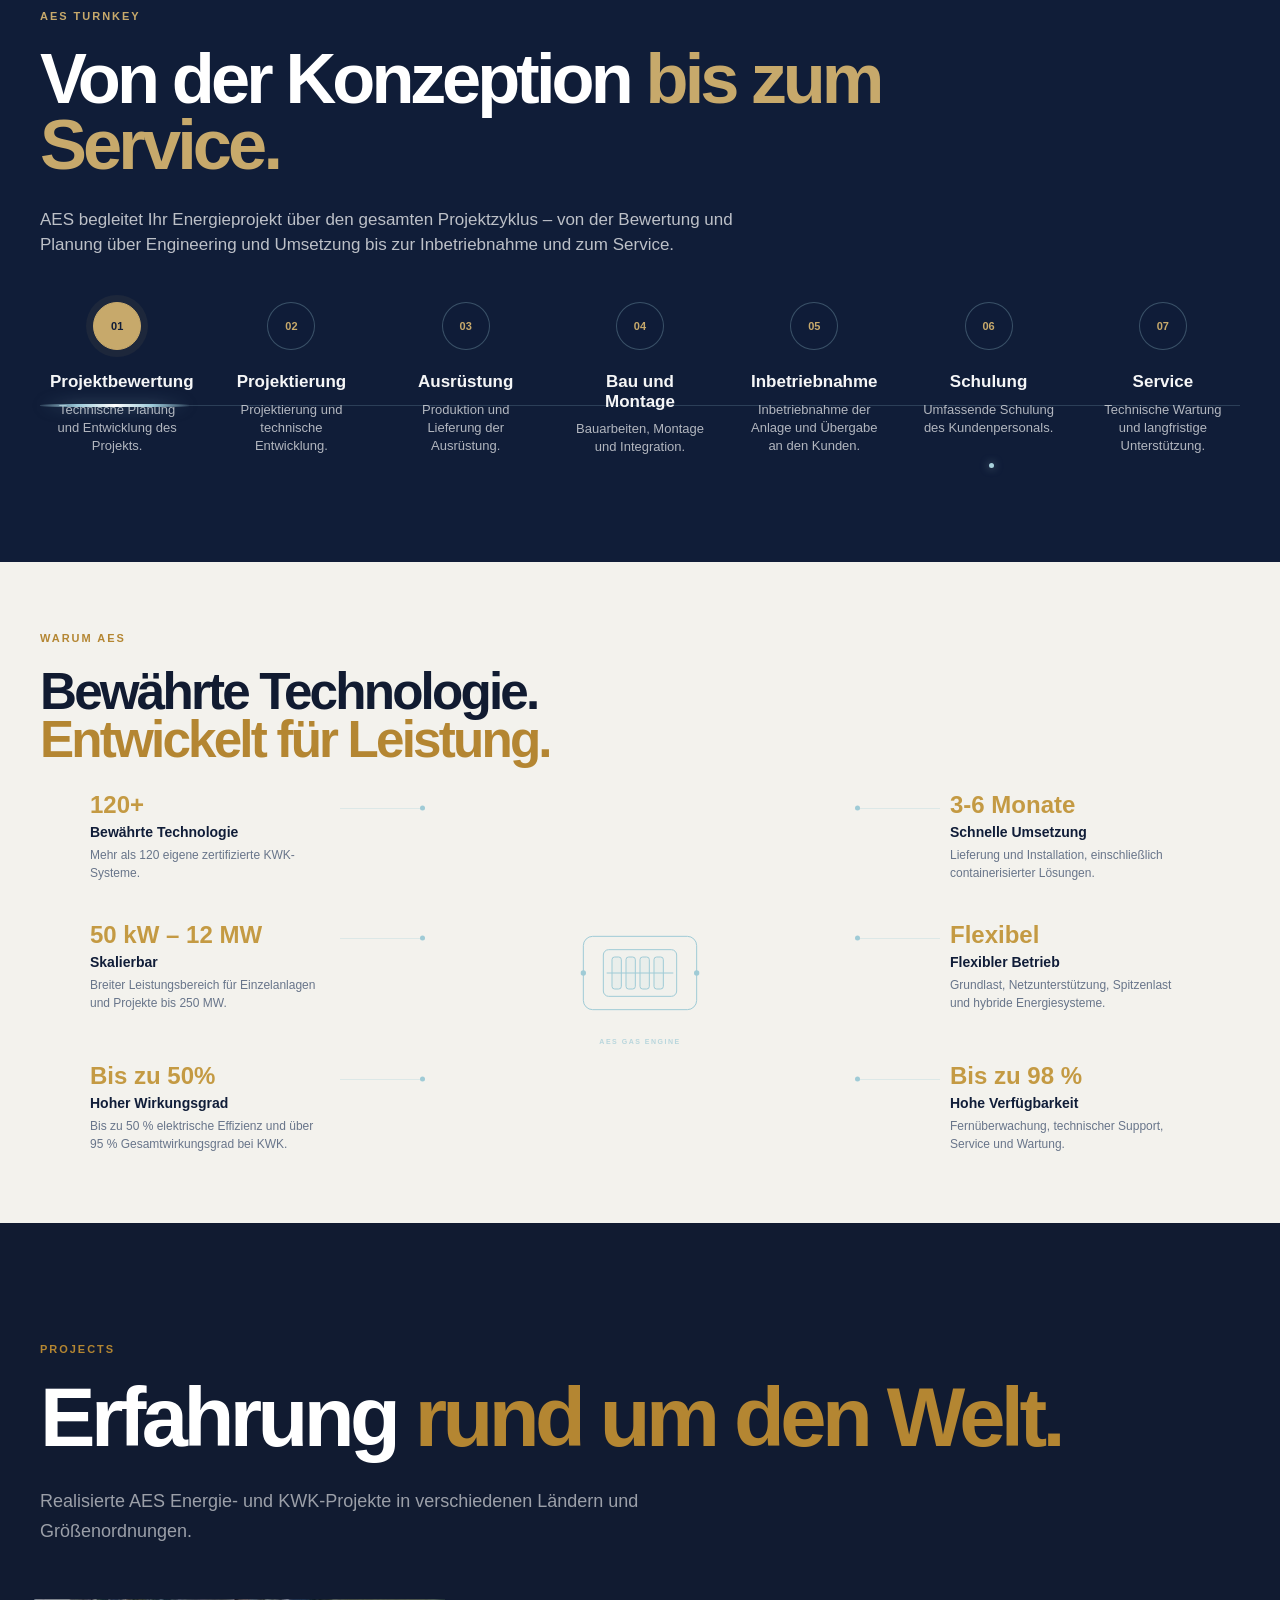
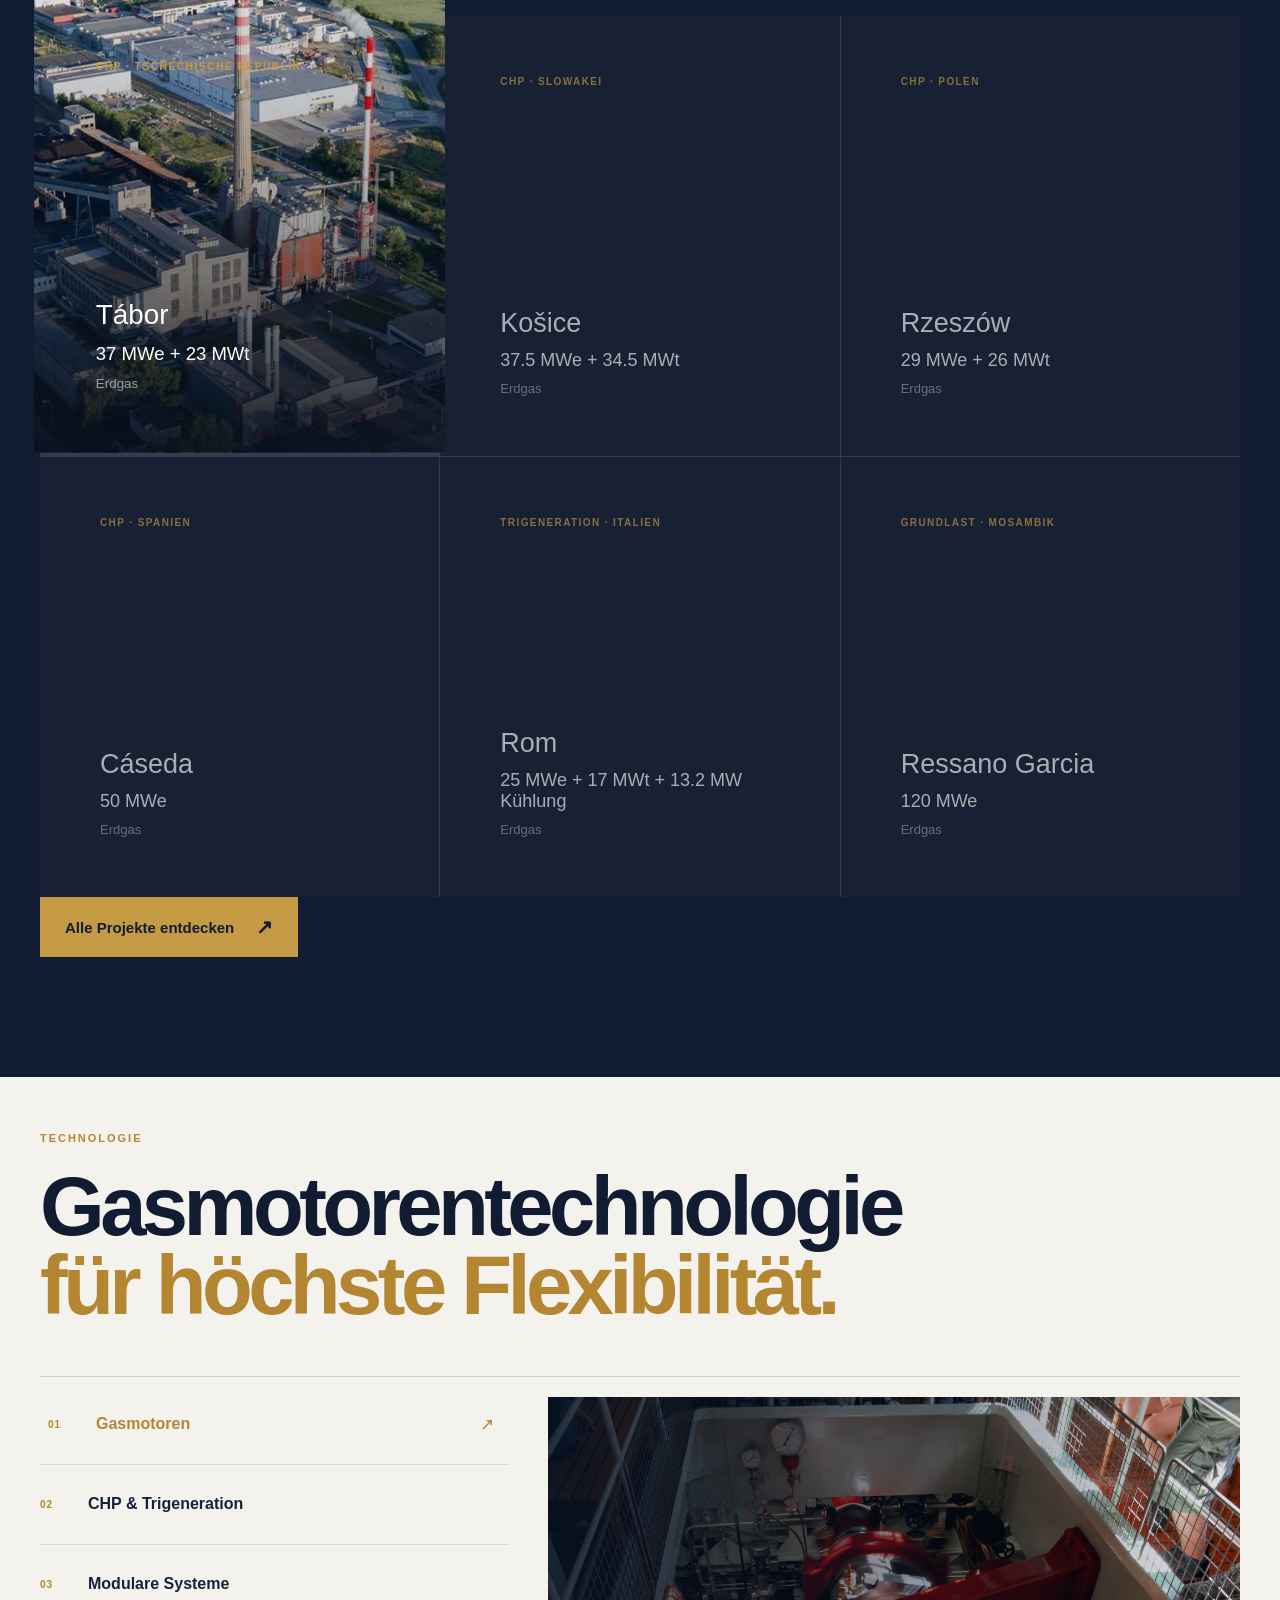
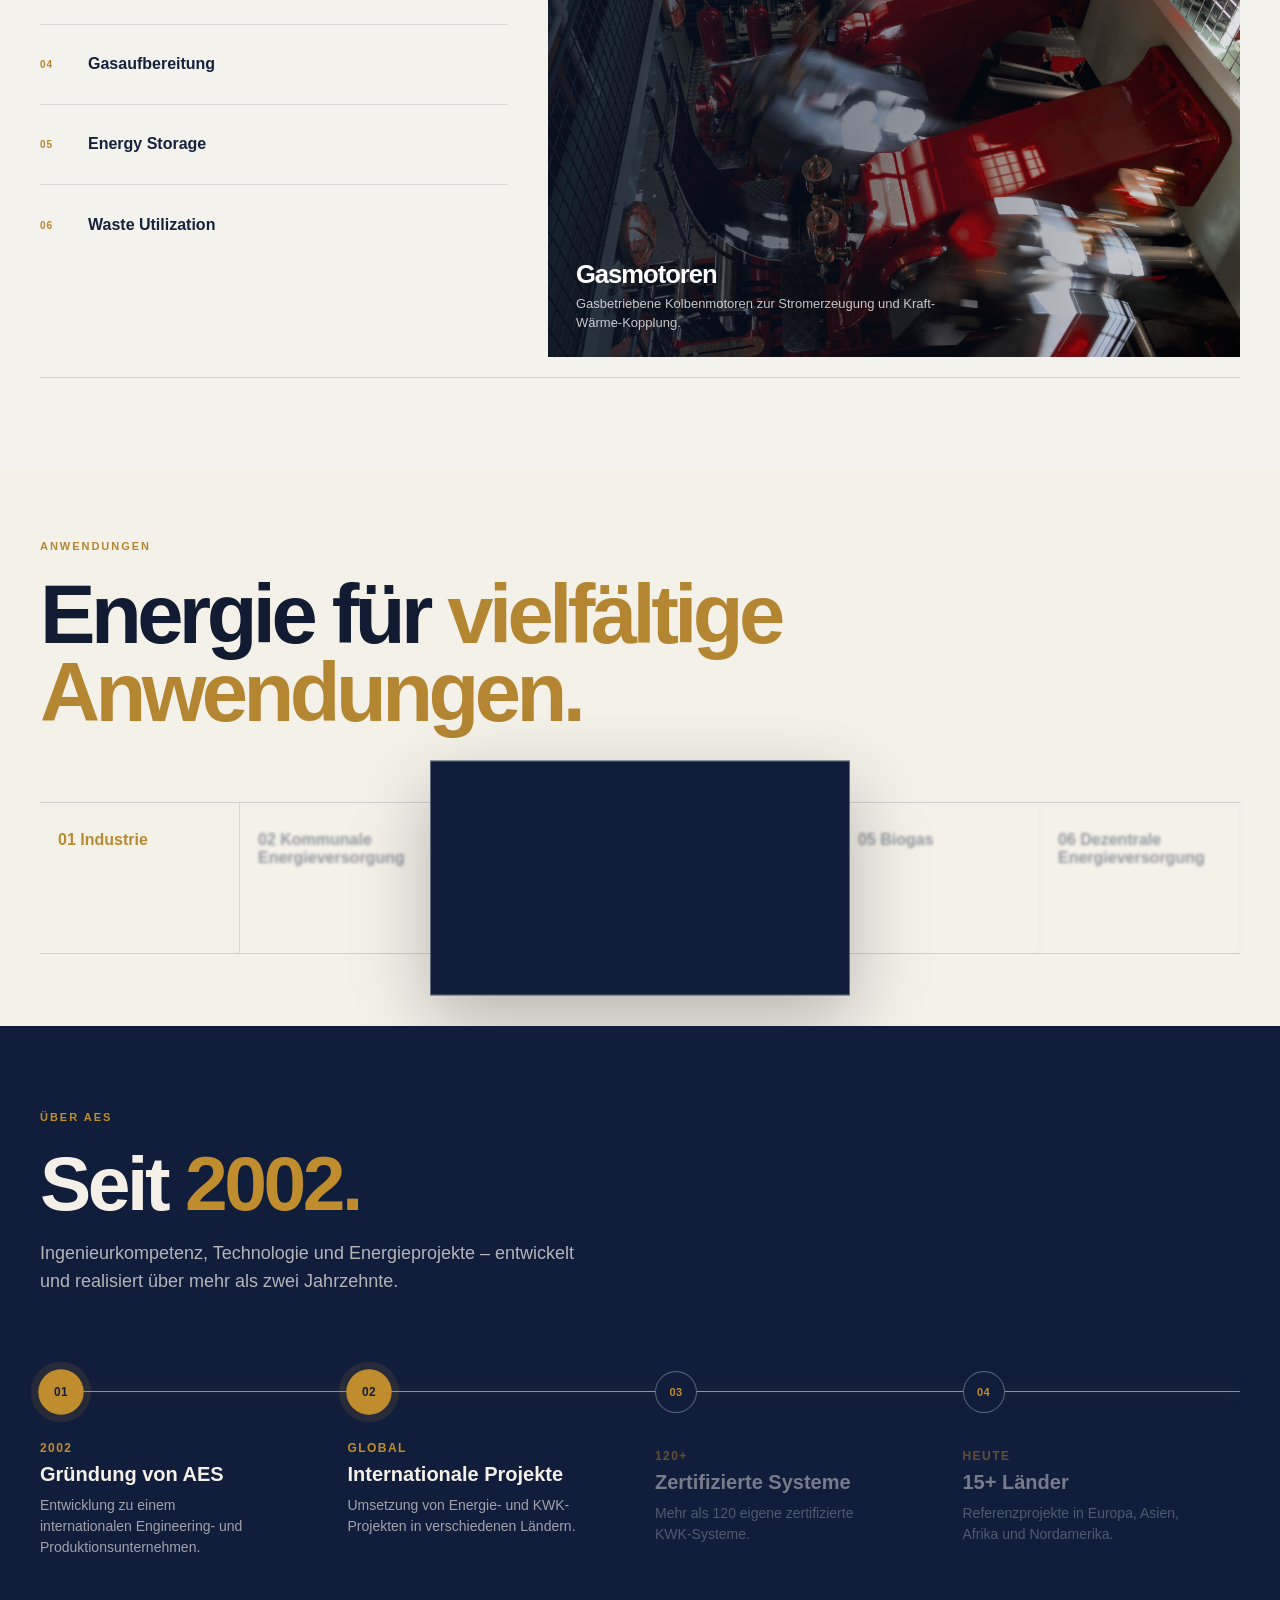
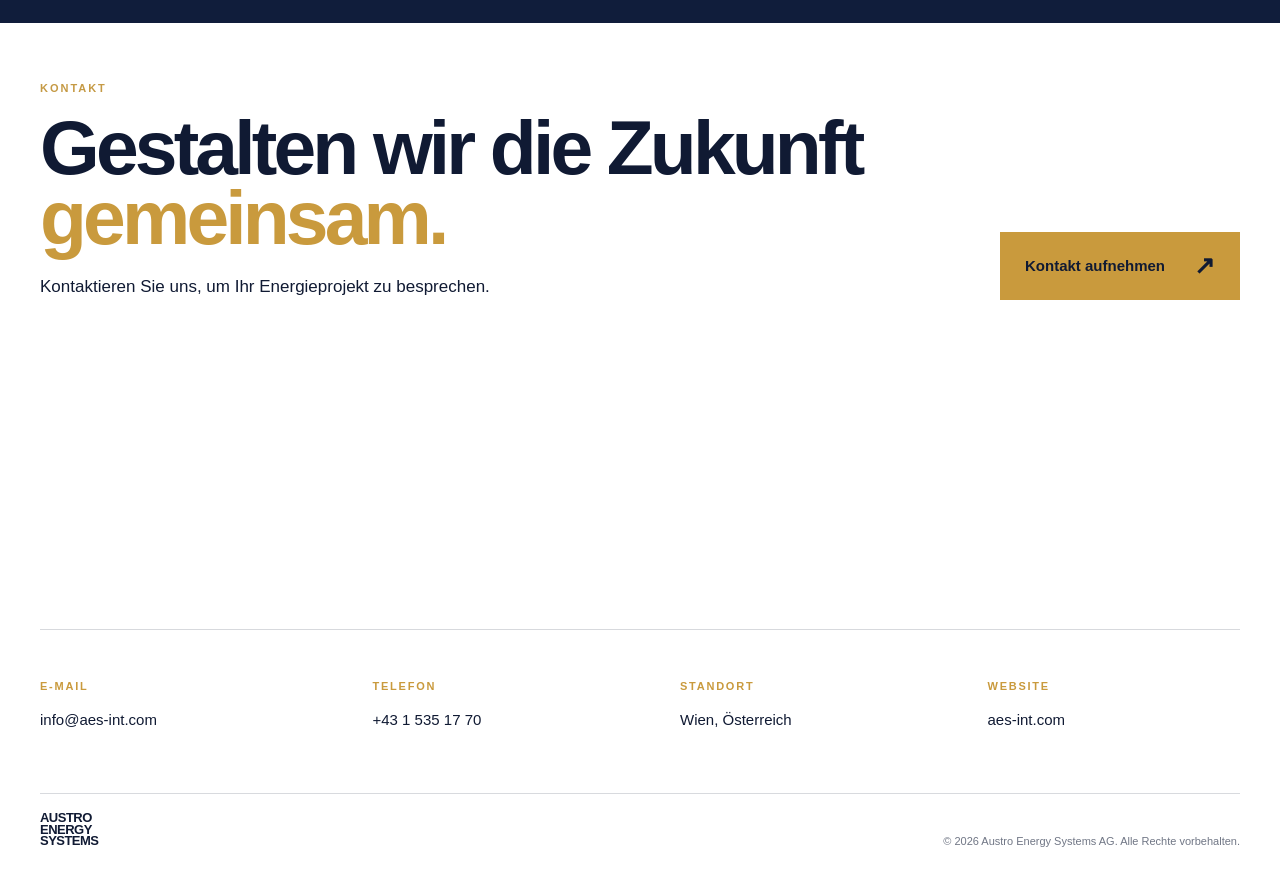
==== commit 71815103: "+" ====
--- a/de/index.html
+++ b/de/index.html
@@ -327,9 +327,14 @@
                 </div>
 
 
-                <span class="solution-arrow">
-                    ↗
-                </span>
+                <button
+    class="solution-arrow"
+    type="button"
+    data-solution="power"
+    aria-label="Mehr über Stromerzeugung"
+>
+    ↗
+</button>
 
             </article>
 
@@ -418,9 +423,14 @@
                 </div>
 
 
-                <span class="solution-arrow">
-                    ↗
-                </span>
+                 <button
+    class="solution-arrow"
+    type="button"
+    data-solution="power"
+    aria-label="Mehr über Stromerzeugung"
+                >
+                ↗
+                </button>
 
             </article>
 
@@ -465,9 +475,14 @@
                 </div>
 
 
-                <span class="solution-arrow">
-                    ↗
-                </span>
+                <button
+    class="solution-arrow"
+    type="button"
+    data-solution="gas"
+    aria-label="Mehr über Gas- und Brennstofflösungen"
+>
+    ↗
+</button>
 
             </article>
 
@@ -514,9 +529,14 @@
                 </div>
 
 
-                <span class="solution-arrow">
-                    ↗
-                </span>
+                <button
+    class="solution-arrow"
+    type="button"
+    data-solution="modular"
+    aria-label="Mehr über modulare und containerisierte Kraftwerke"
+>
+    ↗
+</button>
 
             </article>
 
@@ -561,9 +581,14 @@
                 </div>
 
 
-                <span class="solution-arrow">
-                    ↗
-                </span>
+                <button
+    class="solution-arrow"
+    type="button"
+    data-solution="grid"
+    aria-label="Mehr über Netzunterstützung und Backup"
+>
+    ↗
+</button>
 
             </article>
 
@@ -612,18 +637,257 @@
                 </div>
 
 
-                <span class="solution-arrow">
-                    ↗
+                <button
+    class="solution-arrow"
+    type="button"
+    data-solution="industrial"
+    aria-label="Mehr über industrielle Energielösungen"
+>
+    ↗
+</button>
+
+            </article>
+
+
+        </div>
+
+    </div>
+
+</section>
+
+<!-- =========================================================
+     SOLUTION DETAIL PAGES
+========================================================= -->
+
+<div class="solution-detail" id="solutionDetails">
+
+    <!-- 01 POWER -->
+
+    <article
+        class="solution-detail-page"
+        data-solution-page="power"
+    >
+
+        <div class="solution-detail-inner">
+
+            <button
+                class="solution-detail-back"
+                type="button"
+            >
+                ← Zurück zu Solutions
+            </button>
+
+            <span class="eyebrow">
+                01 · STROMERZEUGUNG
+            </span>
+
+            <h2>
+                Stromerzeugung
+                <span>
+                    mit Gasmotoren.
                 </span>
-
-            </article>
-
+            </h2>
+
+            <p class="solution-detail-intro">
+                Zuverlässige Stromerzeugung auf Basis von Gasmotoren.
+            </p>
 
         </div>
 
-    </div>
-
-</section>
+    </article>
+
+
+
+    <!-- 02 CHP -->
+
+    <article
+        class="solution-detail-page"
+        data-solution-page="chp"
+    >
+
+        <div class="solution-detail-inner">
+
+            <button
+                class="solution-detail-back"
+                type="button"
+            >
+                ← Zurück zu Solutions
+            </button>
+
+            <span class="eyebrow">
+                02 · KWK &amp; TRIGENERATION
+            </span>
+
+            <h2>
+                KWK &amp; Trigeneration
+                <span>
+                    für maximale Nutzung.
+                </span>
+            </h2>
+
+            <p class="solution-detail-intro">
+                Gleichzeitige Erzeugung von Strom und Wärme —
+                ergänzt um Kälte bei Trigeneration.
+            </p>
+
+        </div>
+
+    </article>
+
+
+
+    <!-- 03 GAS -->
+
+    <article
+        class="solution-detail-page"
+        data-solution-page="gas"
+    >
+
+        <div class="solution-detail-inner">
+
+            <button
+                class="solution-detail-back"
+                type="button"
+            >
+                ← Zurück zu Solutions
+            </button>
+
+            <span class="eyebrow">
+                03 · GAS- &amp; BRENNSTOFFLÖSUNGEN
+            </span>
+
+            <h2>
+                Gas- &amp; Brennstofflösungen
+                <span>
+                    für unterschiedliche Brennstoffe.
+                </span>
+            </h2>
+
+            <p class="solution-detail-intro">
+                Lösungen für Erdgas, Begleitgas, Biogas
+                und Sondergase.
+            </p>
+
+        </div>
+
+    </article>
+
+
+
+    <!-- 04 MODULAR -->
+
+    <article
+        class="solution-detail-page"
+        data-solution-page="modular"
+    >
+
+        <div class="solution-detail-inner">
+
+            <button
+                class="solution-detail-back"
+                type="button"
+            >
+                ← Zurück zu Solutions
+            </button>
+
+            <span class="eyebrow">
+                04 · MODULARE SYSTEME
+            </span>
+
+            <h2>
+                Modulare &amp; containerisierte
+                <span>
+                    Kraftwerke.
+                </span>
+            </h2>
+
+            <p class="solution-detail-intro">
+                Modulare und containerisierte Kraftwerkslösungen
+                für eine schnelle Inbetriebnahme.
+            </p>
+
+        </div>
+
+    </article>
+
+
+
+    <!-- 05 GRID -->
+
+    <article
+        class="solution-detail-page"
+        data-solution-page="grid"
+    >
+
+        <div class="solution-detail-inner">
+
+            <button
+                class="solution-detail-back"
+                type="button"
+            >
+                ← Zurück zu Solutions
+            </button>
+
+            <span class="eyebrow">
+                05 · NETZUNTERSTÜTZUNG
+            </span>
+
+            <h2>
+                Netzunterstützung
+                <span>
+                    &amp; Backup.
+                </span>
+            </h2>
+
+            <p class="solution-detail-intro">
+                Grundlast, Netzunterstützung, Spitzenlast
+                und Backup-Betrieb.
+            </p>
+
+        </div>
+
+    </article>
+
+
+
+    <!-- 06 INDUSTRIAL -->
+
+    <article
+        class="solution-detail-page"
+        data-solution-page="industrial"
+    >
+
+        <div class="solution-detail-inner">
+
+            <button
+                class="solution-detail-back"
+                type="button"
+            >
+                ← Zurück zu Solutions
+            </button>
+
+            <span class="eyebrow">
+                06 · INDUSTRIELLE ENERGIELÖSUNGEN
+            </span>
+
+            <h2>
+                Industrielle
+                <span>
+                    Energielösungen.
+                </span>
+            </h2>
+
+            <p class="solution-detail-intro">
+                Energiesysteme für industrielle
+                und gewerbliche Anlagen.
+            </p>
+
+        </div>
+
+    </article>
+
+</div>
+
 <!-- =========================================================
      ENERGY POTENTIAL
 ========================================================= -->
--- a/styles.css
+++ b/styles.css
@@ -2829,6 +2829,141 @@
 }
 
 /* =========================================================
-   APPLICATIONS + ABOUT AES — SPACING FIX
-   ========================================================= */
-
+   PROJECTS PDF MODAL
+========================================================= */
+
+.pdf-modal {
+    position: fixed;
+    inset: 0;
+    z-index: 99999;
+
+    display: flex;
+    align-items: center;
+    justify-content: center;
+
+    opacity: 0;
+    visibility: hidden;
+    pointer-events: none;
+
+    transition:
+        opacity 0.3s ease,
+        visibility 0.3s ease;
+}
+
+
+.pdf-modal.is-open {
+    opacity: 1;
+    visibility: visible;
+    pointer-events: auto;
+}
+
+
+/* BACKGROUND */
+
+.pdf-modal-overlay {
+    position: absolute;
+    inset: 0;
+
+    background: rgba(8, 18, 38, 0.82);
+
+    backdrop-filter: blur(6px);
+}
+
+
+/* PDF WINDOW */
+
+.pdf-modal-window {
+    position: relative;
+    z-index: 2;
+
+    width: min(1100px, 90vw);
+    height: min(800px, 88vh);
+
+    background: #ffffff;
+
+    box-shadow:
+        0 30px 80px rgba(0, 0, 0, 0.35);
+}
+
+
+/* PDF */
+
+.pdf-modal-frame {
+    display: block;
+
+    width: 100%;
+    height: 100%;
+
+    border: none;
+}
+
+
+/* CLOSE BUTTON */
+
+.pdf-modal-close {
+    position: absolute;
+
+    top: -18px;
+    right: -18px;
+
+    z-index: 3;
+
+    width: 42px;
+    height: 42px;
+
+    display: flex;
+    align-items: center;
+    justify-content: center;
+
+    border: none;
+    border-radius: 50%;
+
+    background: #bc8a28;
+    color: #ffffff;
+
+    font-family: inherit;
+    font-size: 28px;
+    line-height: 1;
+
+    cursor: pointer;
+
+    transition:
+        transform 0.2s ease,
+        opacity 0.2s ease;
+}
+
+
+.pdf-modal-close:hover {
+    transform: rotate(90deg);
+    opacity: 0.85;
+}
+
+
+/* LOCK PAGE SCROLL */
+
+body.pdf-modal-open {
+    overflow: hidden;
+}
+
+
+/* MOBILE */
+
+@media (max-width: 700px) {
+
+    .pdf-modal-window {
+        width: 94vw;
+        height: 82vh;
+    }
+
+
+    .pdf-modal-close {
+        top: -14px;
+        right: -10px;
+
+        width: 36px;
+        height: 36px;
+
+        font-size: 24px;
+    }
+
+}
--- a/de/de-styles.css
+++ b/de/de-styles.css
@@ -7945,4 +7945,123 @@
         padding-bottom: 50px;
     }
 
+}
+
+/* =========================================================
+   SOLUTION DETAIL PAGES
+========================================================= */
+
+.solution-detail {
+    position: fixed;
+    inset: 0;
+    z-index: 9999;
+    background: #f5f4ef;
+    overflow-y: auto;
+
+    opacity: 0;
+    visibility: hidden;
+    pointer-events: none;
+
+    transform: translateY(30px);
+
+    transition:
+        opacity 0.35s ease,
+        transform 0.45s ease,
+        visibility 0s linear 0.45s;
+}
+
+.solution-detail.is-open {
+    opacity: 1;
+    visibility: visible;
+    pointer-events: auto;
+
+    transform: translateY(0);
+
+    transition:
+        opacity 0.35s ease,
+        transform 0.45s ease,
+        visibility 0s linear 0s;
+}
+
+
+.solution-detail-page {
+    display: none;
+    min-height: 100vh;
+    padding: 140px 7vw 100px;
+}
+
+
+.solution-detail-page.is-active {
+    display: block;
+}
+
+
+.solution-detail-inner {
+    max-width: 1200px;
+    margin: 0 auto;
+}
+
+
+.solution-detail-back {
+    display: inline-flex;
+    align-items: center;
+    gap: 10px;
+
+    margin-bottom: 90px;
+
+    padding: 0;
+
+    border: 0;
+    background: none;
+
+    font-family: inherit;
+    font-size: 15px;
+    font-weight: 600;
+
+    color: #12213f;
+
+    cursor: pointer;
+
+    transition:
+        opacity 0.2s ease,
+        transform 0.2s ease;
+}
+
+
+.solution-detail-back:hover {
+    opacity: 0.65;
+    transform: translateX(-4px);
+}
+
+
+.solution-detail-page .eyebrow {
+    display: block;
+    margin-bottom: 25px;
+}
+
+
+.solution-detail-page h2 {
+    max-width: 950px;
+    margin: 0 0 35px;
+
+    font-size: clamp(52px, 7vw, 110px);
+    line-height: 0.95;
+}
+
+
+.solution-detail-page h2 span {
+    display: block;
+    color: #bc8a28;
+}
+
+
+.solution-detail-intro {
+    max-width: 650px;
+
+    margin: 0;
+
+    font-size: 22px;
+    line-height: 1.55;
+
+    color: #5f6b80;
 }
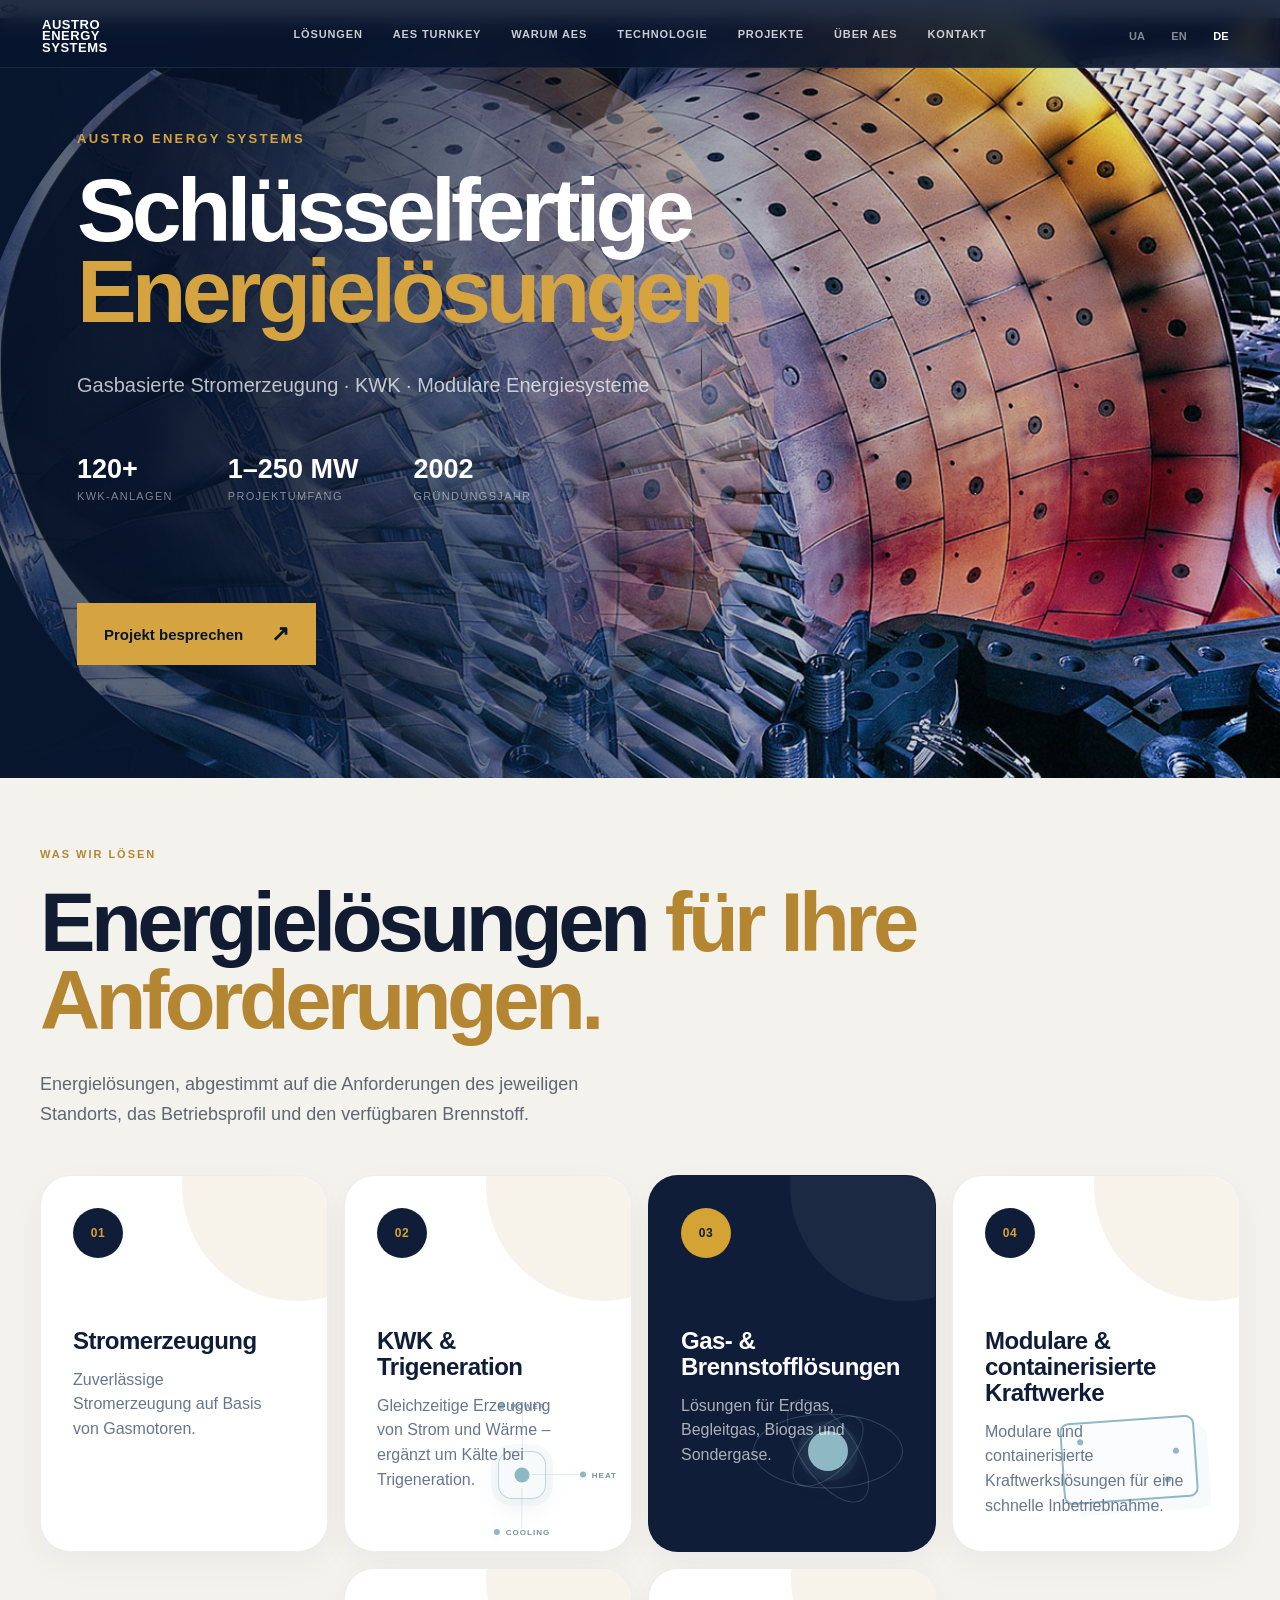
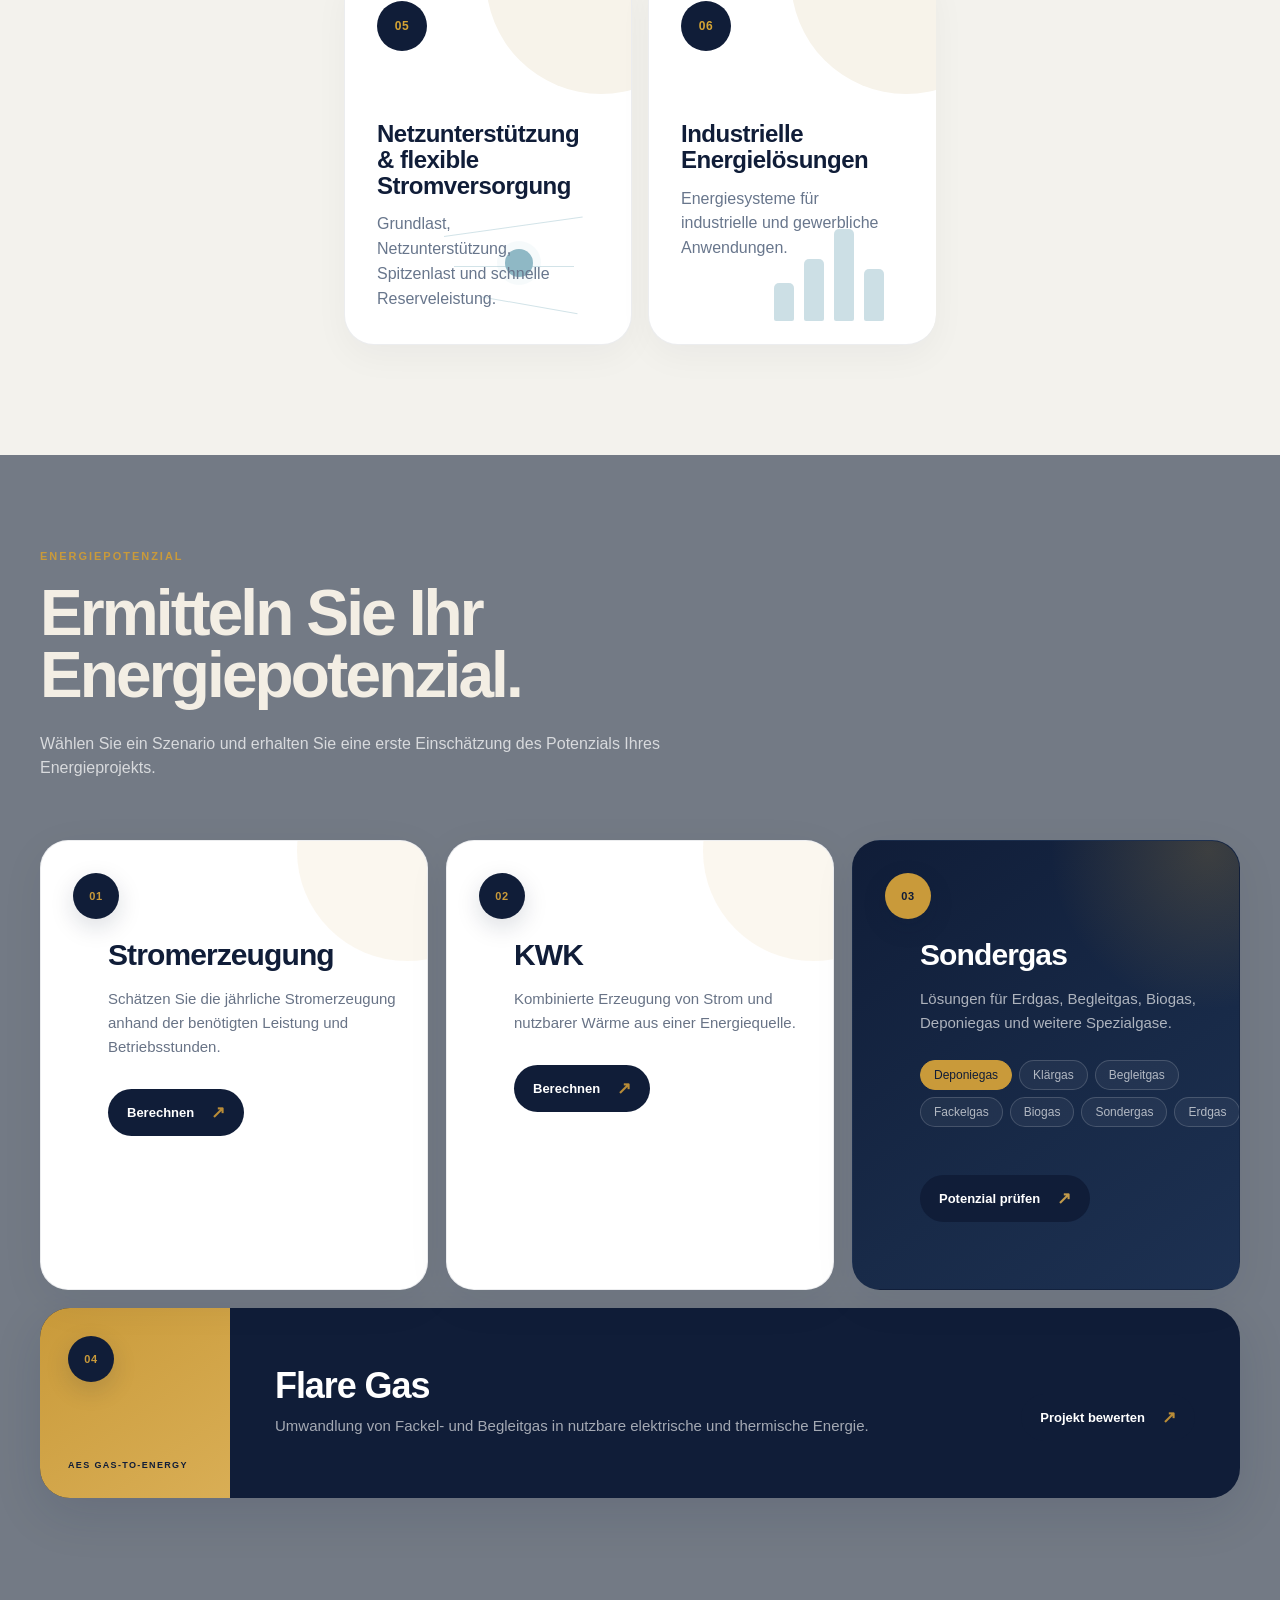
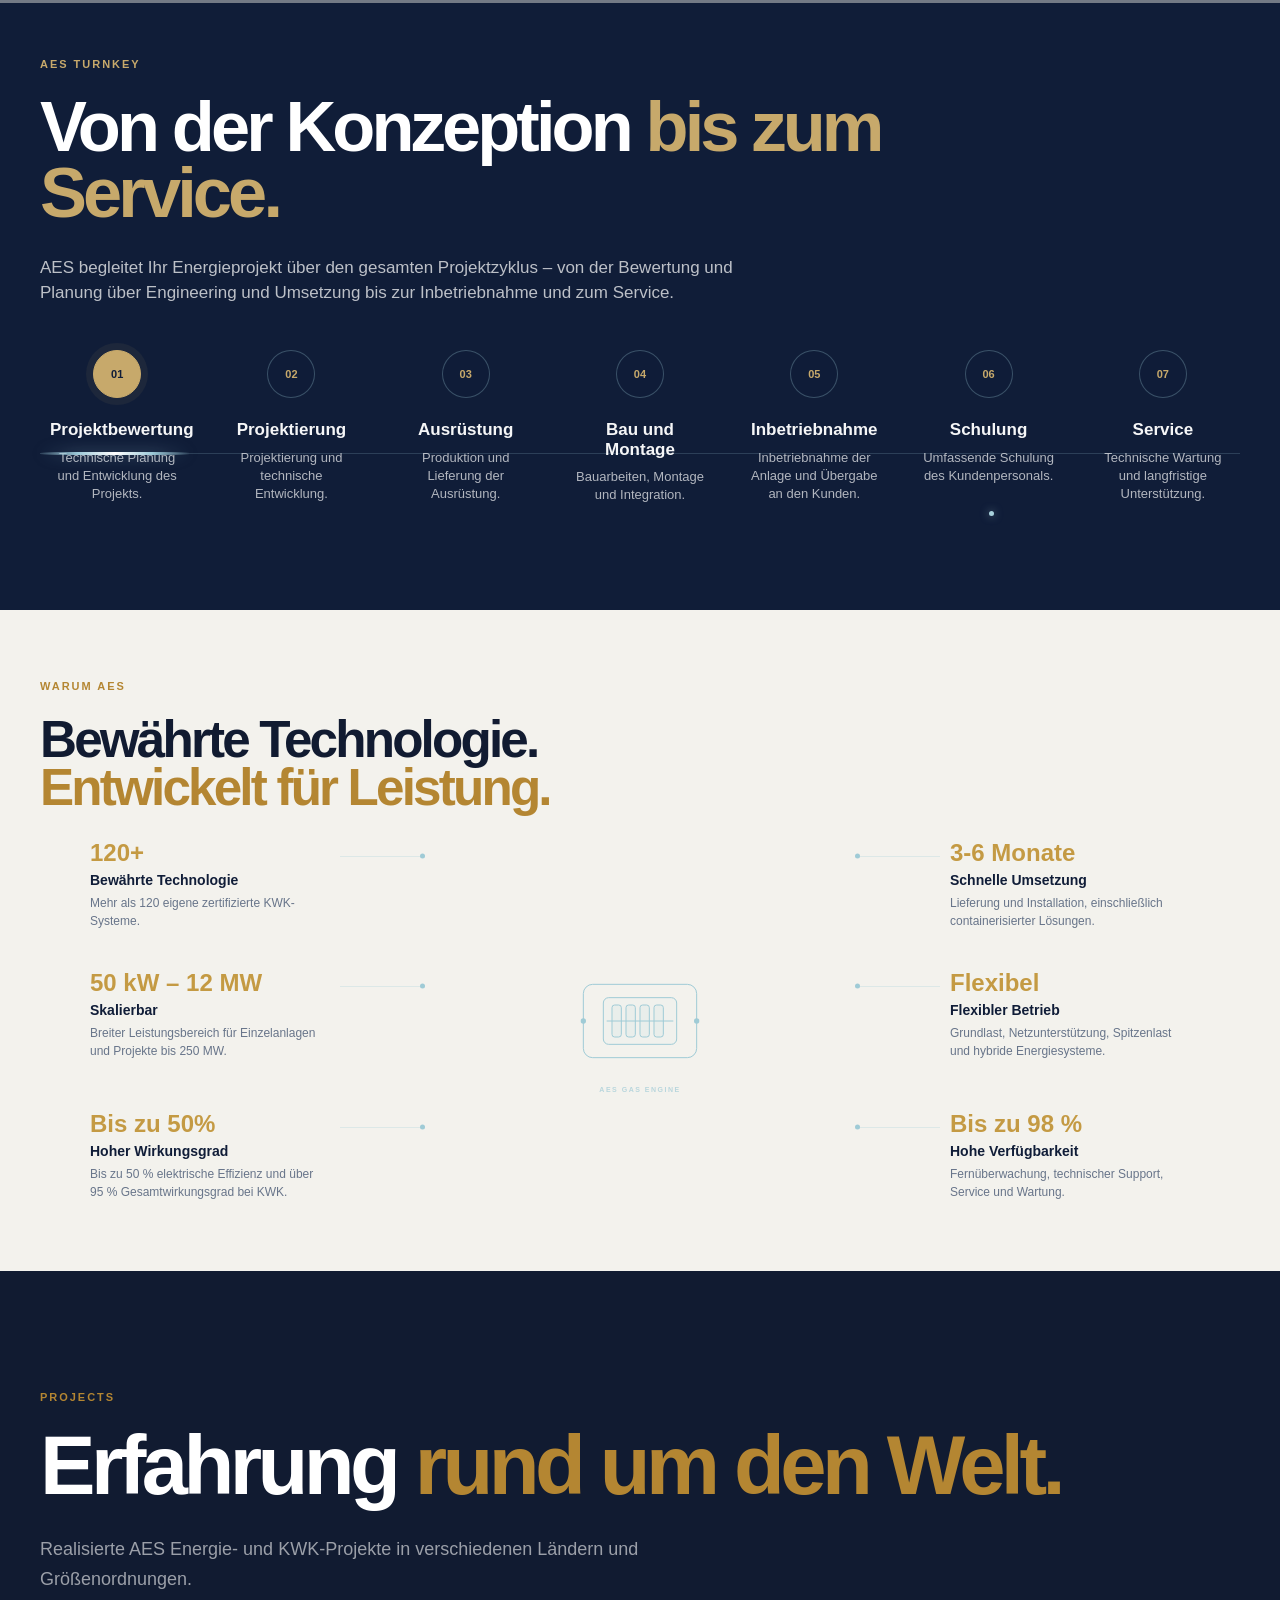
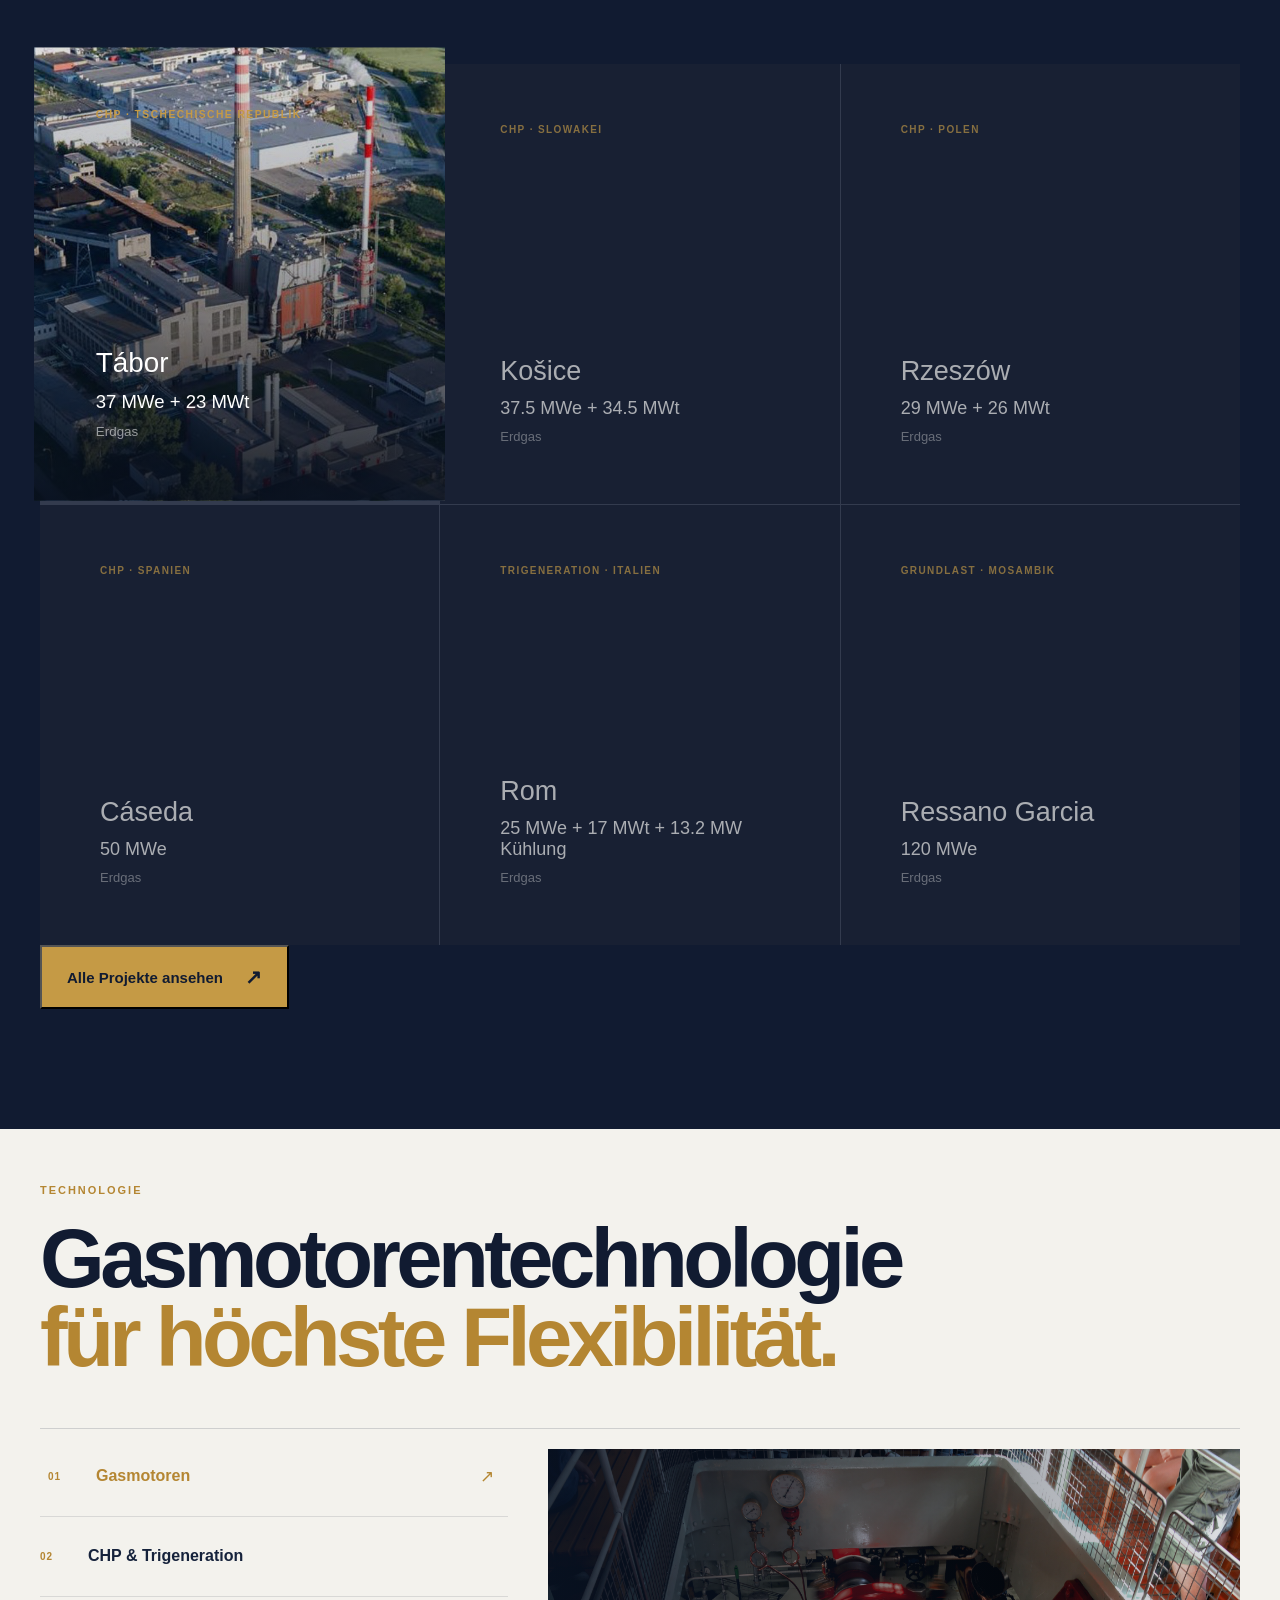
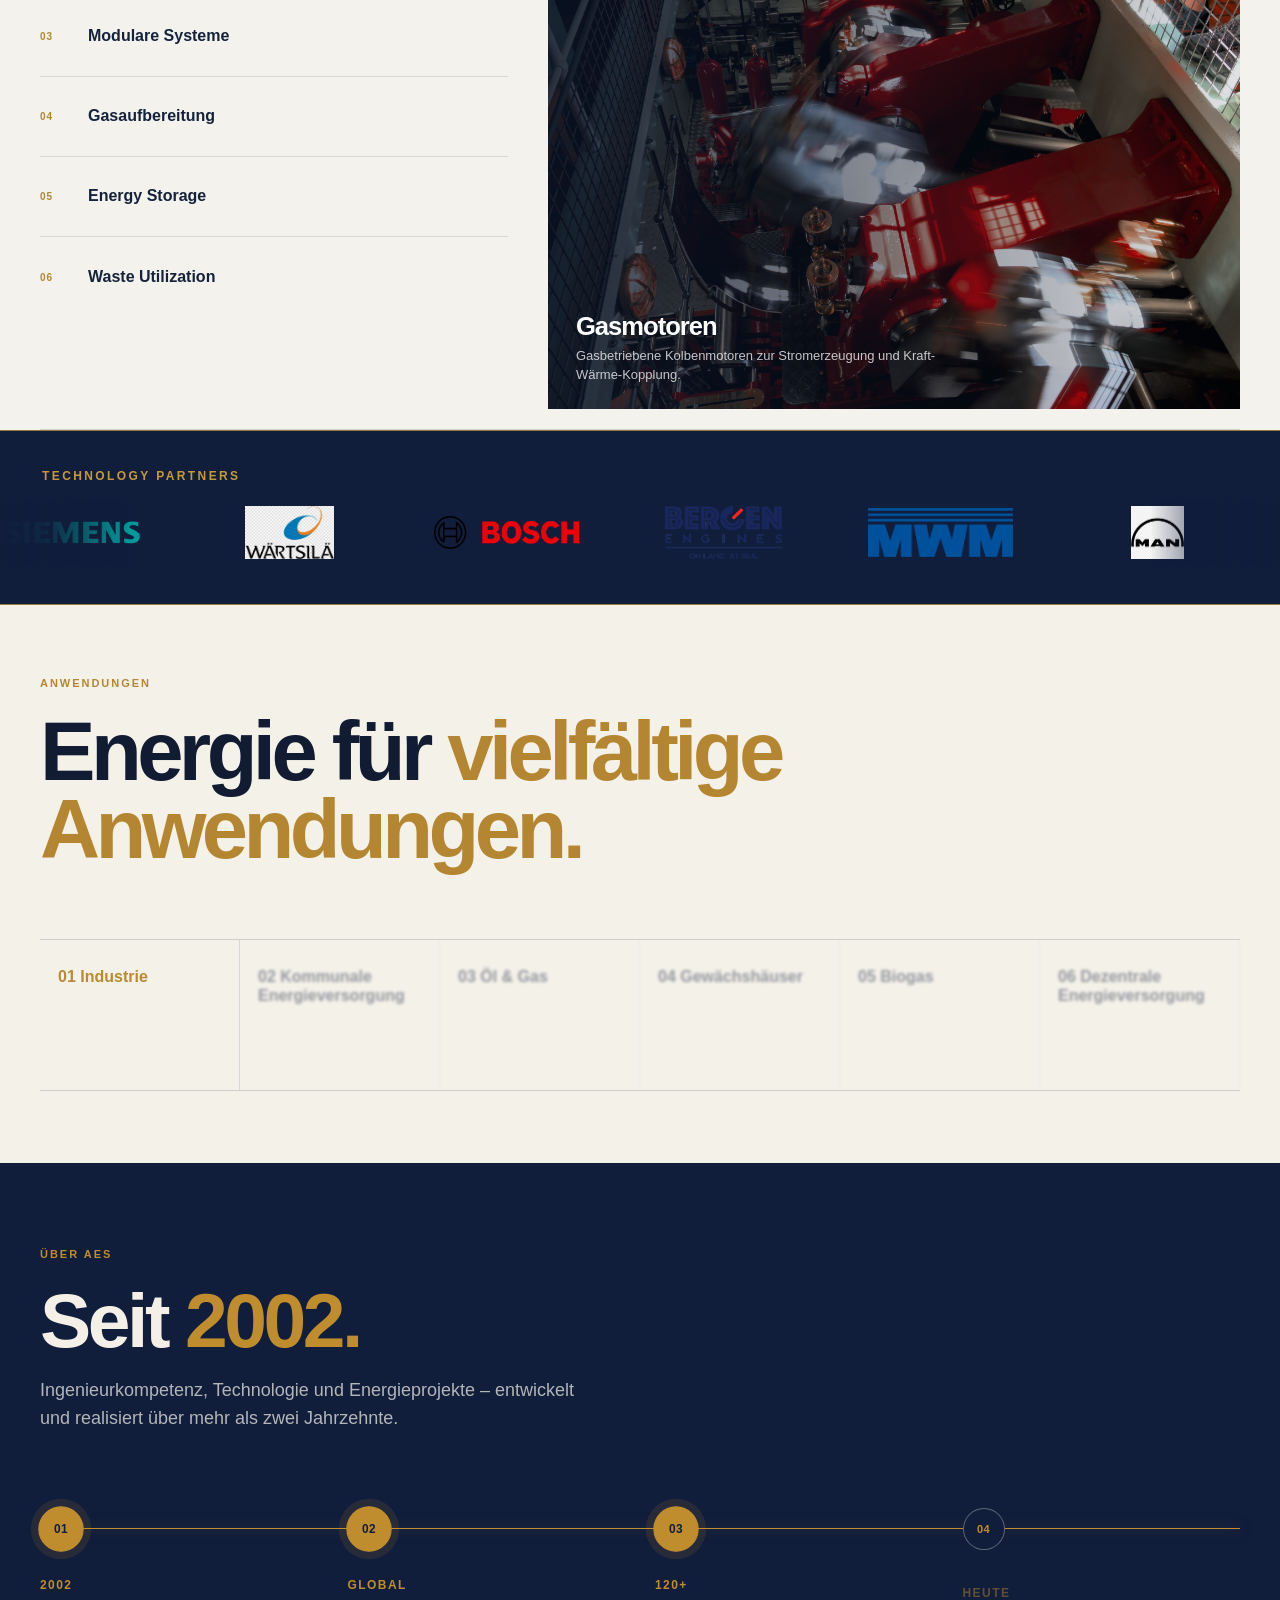
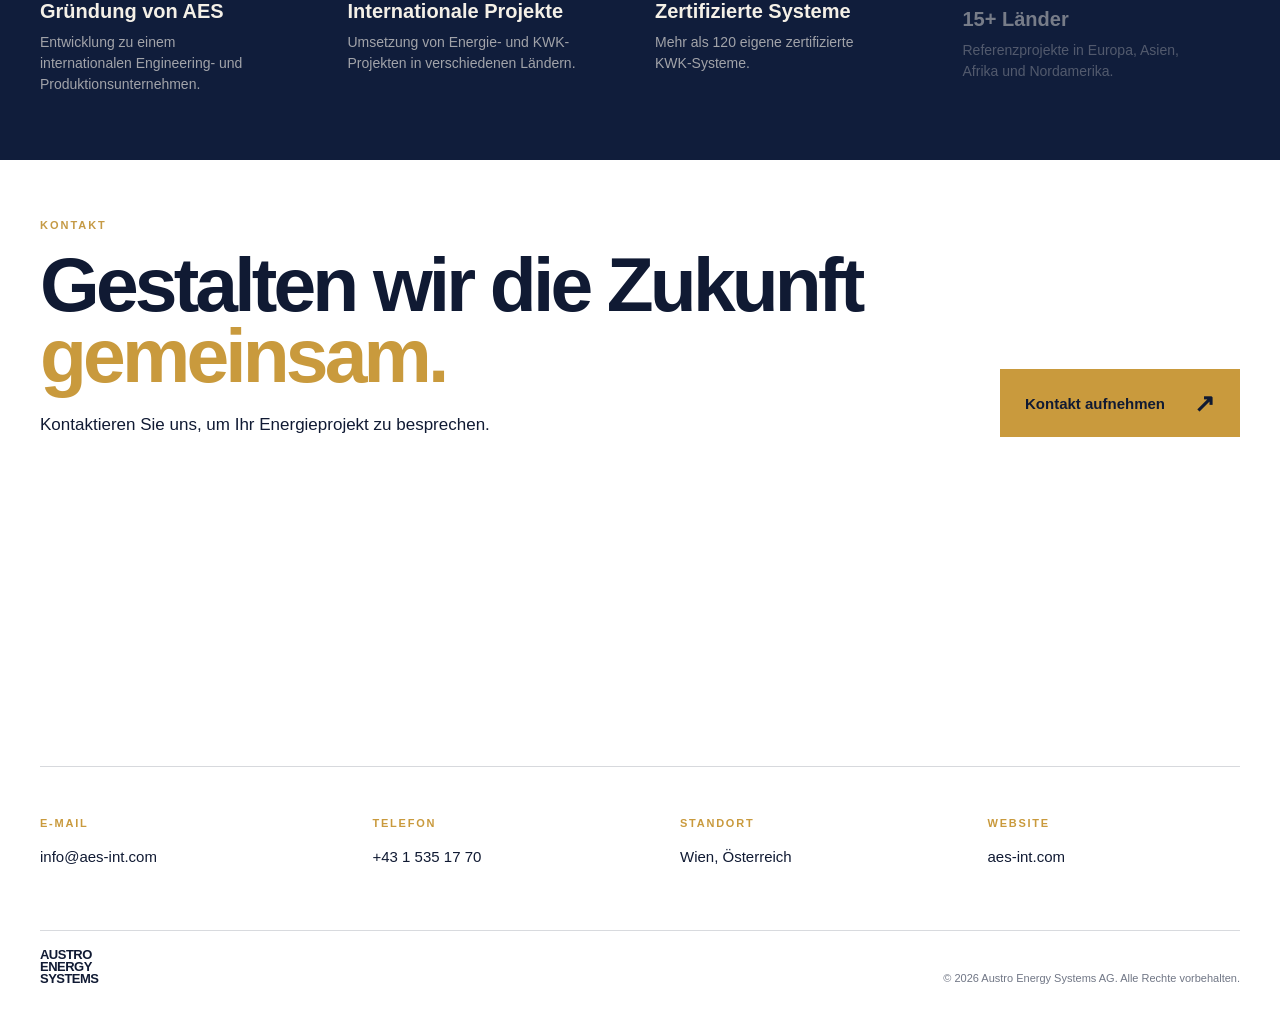
==== commit b3033d5a: "solutions ukr en de" ====
--- a/de/index.html
+++ b/de/index.html
@@ -25,7 +25,7 @@
 </head>
 
 
-<body>
+<>
 
 
 <!-- =========================================================
@@ -228,7 +228,7 @@
 
 
 <!-- =========================================================
-     WHAT WE SOLVE
+     SOLUTIONS
 ========================================================= -->
 
 <section
@@ -238,430 +238,350 @@
 
     <div class="container">
 
-
         <div class="section-heading">
-
 
             <p class="eyebrow">
                 WAS WIR LÖSEN
             </p>
 
-
             <h2>
-
                 Energielösungen
-
                 <span>
                     für Ihre Anforderungen.
                 </span>
-
             </h2>
 
-
             <p class="section-text">
-
                 Energielösungen, abgestimmt auf
                 die Anforderungen des jeweiligen Standorts,
                 das Betriebsprofil und den verfügbaren Brennstoff.
-
             </p>
 
-
         </div>
 
 
+        <!-- =====================================================
+             SOLUTION CARDS
+        ====================================================== -->
 
         <div class="solution-grid">
 
 
-            <!-- =================================================
-                 01 POWER
-            ================================================== -->
-
-            <article
-                class="solution-card solution-power"
-            >
-
-                <span class="solution-number">
-                    01
-                </span>
-
-
-                <div class="solution-content">
-
-                    <h3>
-                        Stromerzeugung
-                    </h3>
-
-                    <p>
-                        Zuverlässige Stromerzeugung 
-                        auf Basis von Gasmotoren.
-                    </p>
-
-                </div>
-
-
-                <div class="solution-visual power-visual">
-
-                    <div class="power-grid">
-
-                        <span class="power-line power-line-1"></span>
-                        <span class="power-line power-line-2"></span>
-                        <span class="power-line power-line-3"></span>
-
-                        <span class="power-node power-node-1"></span>
-                        <span class="power-node power-node-2"></span>
-                        <span class="power-node power-node-3"></span>
-
-                    </div>
-
-
-                    <div class="power-engine">
-
-                        <span class="engine-ring"></span>
-                        <span class="engine-core"></span>
-                        <span class="engine-pulse"></span>
-
-                    </div>
-
-                </div>
-
-
-                <button
-    class="solution-arrow"
-    type="button"
-    data-solution="power"
-    aria-label="Mehr über Stromerzeugung"
->
-    ↗
-</button>
-
-            </article>
-
-
-
-            <!-- =================================================
-                 02 CHP
-            ================================================== -->
-
-            <article
-                class="solution-card solution-chp"
-            >
-
-                <span class="solution-number">
-                    02
-                </span>
-
-
-                <div class="solution-content">
-
-                    <h3>
-                        KWK &amp; Trigeneration
-                    </h3>
-
-                    <p>
-                        Gleichzeitige Erzeugung von 
-                        Strom und Wärme – ergänzt um Kälte bei Trigeneration.
-                    </p>
-
-                </div>
-
-
-                <div class="solution-visual chp-visual">
-
-                    <div class="chp-system">
-
-
-                        <div class="chp-engine">
-
-                            <span></span>
-
-                        </div>
-
-
-                        <div
-                            class="chp-flow chp-flow-electric"
-                        >
-
-                            <i></i>
-
-                            <strong>
-                                POWER
-                            </strong>
-
-                        </div>
-
-
-                        <div
-                            class="chp-flow chp-flow-heat"
-                        >
-
-                            <i></i>
-
-                            <strong>
-                                HEAT
-                            </strong>
-
-                        </div>
-
-
-                        <div
-                            class="chp-flow chp-flow-cooling"
-                        >
-
-                            <i></i>
-
-                            <strong>
-                                COOLING
-                            </strong>
-
-                        </div>
-
-
-                    </div>
-
-                </div>
-
-
-                 <button
-    class="solution-arrow"
-    type="button"
-    data-solution="power"
-    aria-label="Mehr über Stromerzeugung"
-                >
-                ↗
-                </button>
-
-            </article>
-
-
-
-            <!-- =================================================
-                 03 GAS
-            ================================================== -->
-
-            <article
-                class="solution-card solution-gas"
-            >
-
-                <span class="solution-number">
-                    03
-                </span>
-
-
-                <div class="solution-content">
-
-                    <h3>
-                        Gas- &amp; Brennstofflösungen
-                    </h3>
-
-                    <p>
-                        Lösungen für Erdgas,
-                        Begleitgas, Biogas
-                        und Sondergase.
-                    </p>
-
-                </div>
-
-
-                <div class="solution-visual gas-visual">
-
-                    <span class="gas-orbit gas-orbit-1"></span>
-                    <span class="gas-orbit gas-orbit-2"></span>
-                    <span class="gas-orbit gas-orbit-3"></span>
-
-                    <span class="gas-core"></span>
-
-                </div>
-
-
-                <button
-    class="solution-arrow"
-    type="button"
-    data-solution="gas"
-    aria-label="Mehr über Gas- und Brennstofflösungen"
->
-    ↗
-</button>
-
-            </article>
-
-
-
-            <!-- =================================================
-                 04 MODULAR
-            ================================================== -->
-
-            <article
-                class="solution-card solution-modular"
-            >
-
-                <span class="solution-number">
-                    04
-                </span>
-
-
-                <div class="solution-content">
-
-                    <h3>
-                        Modulare &amp;
-                        containerisierte Kraftwerke
-                    </h3>
-
-                    <p>
-                        Modulare und containerisierte Kraftwerkslösungen
-                        für eine schnelle Inbetriebnahme.
-                    </p>
-
-                </div>
-
-
-                <div class="solution-visual modular-visual">
-
-                    <div class="modular-box">
-
-                        <span></span>
-                        <span></span>
-                        <span></span>
-
-                    </div>
-
-                </div>
-
-
-                <button
-    class="solution-arrow"
-    type="button"
-    data-solution="modular"
-    aria-label="Mehr über modulare und containerisierte Kraftwerke"
->
-    ↗
-</button>
-
-            </article>
-
-
-
-            <!-- =================================================
-                 05 GRID
-            ================================================== -->
-
-            <article
-                class="solution-card solution-grid-support"
-            >
-
-                <span class="solution-number">
-                    05
-                </span>
-
-
-                <div class="solution-content">
-
-                    <h3>
-                        Netzunterstützung &amp; 
-                        flexible Stromversorgung
-                    </h3>
-
-                    <p>
-                        Grundlast, Netzunterstützung,
-                        Spitzenlast und schnelle Reserveleistung.
-                    </p>
-
-                </div>
-
-
-                <div class="solution-visual grid-visual">
-
-                    <div class="grid-line"></div>
-                    <div class="grid-line"></div>
-                    <div class="grid-line"></div>
-
-                    <div class="grid-node"></div>
-
-                </div>
-
-
-                <button
-    class="solution-arrow"
-    type="button"
-    data-solution="grid"
-    aria-label="Mehr über Netzunterstützung und Backup"
->
-    ↗
-</button>
-
-            </article>
-
-
-
-            <!-- =================================================
-                 06 INDUSTRIAL
-            ================================================== -->
-
-            <article
-                class="solution-card solution-industrial"
-            >
-
-                <span class="solution-number">
-                    06
-                </span>
-
-
-                <div class="solution-content">
-
-                    <h3>
-                        Industrielle Energielösungen
-                    </h3>
-
-                    <p>
-                       Energiesysteme für industrielle
-                       und gewerbliche Anwendungen.
-                    </p>
-
-                </div>
-
-
-                <div
-                    class="solution-visual industrial-visual"
-                >
-
-                    <div class="industrial-bars">
-
-                        <span></span>
-                        <span></span>
-                        <span></span>
-                        <span></span>
-
-                    </div>
-
-                </div>
-
-
-                <button
-    class="solution-arrow"
-    type="button"
-    data-solution="industrial"
-    aria-label="Mehr über industrielle Energielösungen"
->
-    ↗
-</button>
-
-            </article>
-
+            <!-- 01 POWER -->
+
+<article class="solution-card solution-power">
+
+    <span class="solution-number">
+        01
+    </span>
+
+    <div class="solution-content">
+
+        <h3>
+            Stromerzeugung
+        </h3>
+
+        <p>
+            Zuverlässige Stromerzeugung
+            auf Basis von Gasmotoren.
+        </p>
+
+    </div>
+
+    <div class="solution-visual power-visual">
+
+    <div class="power-core"></div>
+
+    <div class="power-ring power-ring-1"></div>
+    <div class="power-ring power-ring-2"></div>
+    <div class="power-ring power-ring-3"></div>
+
+</div>
+
+    <button
+        class="solution-arrow"
+        type="button"
+        data-solution="power"
+        aria-label="Mehr über Stromerzeugung"
+    >
+        ↗
+    </button>
+
+</article>
+
+
+
+            <!-- 02 CHP -->
+
+            <!-- 02 CHP -->
+
+<article class="solution-card solution-chp">
+
+    <span class="solution-number">
+        02
+    </span>
+
+    <div class="solution-content">
+
+        <h3>
+            KWK &amp; Trigeneration
+        </h3>
+
+        <p>
+            Gleichzeitige Erzeugung von
+            Strom und Wärme – ergänzt um Kälte bei Trigeneration.
+        </p>
+
+    </div>
+
+    <div class="solution-visual chp-visual">
+
+        <div class="chp-system">
+
+            <div class="chp-engine">
+                <span></span>
+            </div>
+
+            <div class="chp-flow chp-flow-electric">
+                <i></i>
+                <strong>POWER</strong>
+            </div>
+
+            <div class="chp-flow chp-flow-heat">
+                <i></i>
+                <strong>HEAT</strong>
+            </div>
+
+            <div class="chp-flow chp-flow-cooling">
+                <i></i>
+                <strong>COOLING</strong>
+            </div>
 
         </div>
 
     </div>
 
+    <button
+        class="solution-arrow"
+        type="button"
+        data-solution="chp"
+        aria-label="Mehr über KWK und Trigeneration"
+    >
+        ↗
+    </button>
+
+</article>
+
+
+
+            <!-- 03 GAS -->
+
+           <!-- 03 GAS -->
+
+<article class="solution-card solution-gas">
+
+    <span class="solution-number">
+        03
+    </span>
+
+    <div class="solution-content">
+
+        <h3>
+            Gas- &amp; Brennstofflösungen
+        </h3>
+
+        <p>
+            Lösungen für Erdgas,
+            Begleitgas, Biogas
+            und Sondergase.
+        </p>
+
+    </div>
+
+    <div class="solution-visual gas-visual">
+
+        <span class="gas-orbit gas-orbit-1"></span>
+        <span class="gas-orbit gas-orbit-2"></span>
+        <span class="gas-orbit gas-orbit-3"></span>
+
+        <span class="gas-core"></span>
+
+    </div>
+
+    <button
+        class="solution-arrow"
+        type="button"
+        data-solution="gas"
+        aria-label="Mehr über Gas- und Brennstofflösungen"
+    >
+        ↗
+    </button>
+
+</article>
+
+
+            <!-- 04 MODULAR -->
+
+            <!-- 04 MODULAR -->
+
+<article class="solution-card solution-modular">
+
+    <span class="solution-number">
+        04
+    </span>
+
+    <div class="solution-content">
+
+        <h3>
+            Modulare &amp;
+            containerisierte Kraftwerke
+        </h3>
+
+        <p>
+            Modulare und containerisierte Kraftwerkslösungen
+            für eine schnelle Inbetriebnahme.
+        </p>
+
+    </div>
+
+    <div class="solution-visual modular-visual">
+
+        <div class="modular-box">
+
+            <span></span>
+            <span></span>
+            <span></span>
+
+        </div>
+
+    </div>
+
+    <button
+        class="solution-arrow"
+        type="button"
+        data-solution="modular"
+        aria-label="Mehr über modulare und containerisierte Kraftwerke"
+    >
+        ↗
+    </button>
+
+</article>
+
+
+            <!-- 05 GRID -->
+
+           <!-- 05 GRID -->
+
+<article class="solution-card solution-grid-support">
+
+    <span class="solution-number">
+        05
+    </span>
+
+    <div class="solution-content">
+
+        <h3>
+            Netzunterstützung &amp;
+            flexible Stromversorgung
+        </h3>
+
+        <p>
+            Grundlast, Netzunterstützung,
+            Spitzenlast und schnelle Reserveleistung.
+        </p>
+
+    </div>
+
+    <div class="solution-visual grid-visual">
+
+        <div class="grid-line"></div>
+        <div class="grid-line"></div>
+        <div class="grid-line"></div>
+
+        <div class="grid-node"></div>
+
+    </div>
+
+    <button
+        class="solution-arrow"
+        type="button"
+        data-solution="grid"
+        aria-label="Mehr über Netzunterstützung und Backup"
+    >
+        ↗
+    </button>
+
+</article>
+
+
+            <!-- 06 INDUSTRIAL -->
+
+            <!-- 06 INDUSTRIAL -->
+
+<article class="solution-card solution-industrial">
+
+    <span class="solution-number">
+        06
+    </span>
+
+    <div class="solution-content">
+
+        <h3>
+            Industrielle Energielösungen
+        </h3>
+
+        <p>
+            Energiesysteme für industrielle
+            und gewerbliche Anwendungen.
+        </p>
+
+    </div>
+
+    <div class="solution-visual industrial-visual">
+
+        <div class="industrial-bars">
+
+            <span></span>
+            <span></span>
+            <span></span>
+            <span></span>
+
+        </div>
+
+    </div>
+
+    <button
+        class="solution-arrow"
+        type="button"
+        data-solution="industrial"
+        aria-label="Mehr über industrielle Energielösungen"
+    >
+        ↗
+    </button>
+
+</article>
+
+        </div>
+
+    </div>
+
 </section>
+
+
 
 <!-- =========================================================
      SOLUTION DETAIL PAGES
 ========================================================= -->
 
-<div class="solution-detail" id="solutionDetails">
-
-    <!-- 01 POWER -->
+<div
+    class="solution-detail"
+    id="solutionDetails"
+>
+
+
+    <!-- =====================================================
+         01 POWER
+    ====================================================== -->
 
     <article
         class="solution-detail-page"
@@ -677,216 +597,1065 @@
                 ← Zurück zu Solutions
             </button>
 
-            <span class="eyebrow">
-                01 · STROMERZEUGUNG
+
+            <div class="solution-detail-hero">
+
+                <div class="solution-detail-hero-content">
+
+                    <span class="eyebrow">
+                        01 · STROMERZEUGUNG
+                    </span>
+
+
+                    <h2>
+                        Stromerzeugung
+                        <span>
+                            mit Gasmotoren.
+                        </span>
+                    </h2>
+
+
+                    <p class="solution-detail-intro">
+                        Zuverlässige Stromerzeugung auf Basis
+                        von Gasmotoren – für eine effiziente,
+                        flexible und kontinuierliche Energieversorgung.
+                    </p>
+
+
+                    <div class="solution-detail-facts">
+
+
+                        <div class="solution-detail-fact">
+
+                            <strong>
+                                50 kW – 12 MW
+                            </strong>
+
+                            <span>
+                                Einzelleistung
+                            </span>
+
+                        </div>
+
+
+                        <div class="solution-detail-fact">
+
+                            <strong>
+                                Bis zu 50 %
+                            </strong>
+
+                            <span>
+                                Elektrischer Wirkungsgrad
+                            </span>
+
+                        </div>
+
+
+                        <div class="solution-detail-fact">
+
+                            <strong>
+                                3 min
+                            </strong>
+
+                            <span>
+                                Bis zur Volllast
+                            </span>
+
+                        </div>
+
+
+                    </div>
+
+                </div>
+
+
+                <div class="solution-detail-media">
+
+                    <video
+                        autoplay
+                        muted
+                        loop
+                        playsinline
+                    >
+
+                        <source
+                            src="../video/01_GAS_PISTON.mp4"
+                            type="video/mp4"
+                        >
+
+                    </video>
+
+
+                    <button
+                        class="solution-video-control"
+                        type="button"
+                        aria-label="Video pausieren"
+                    >
+                        Ⅱ
+                    </button>
+
+                </div>
+
+            </div>
+
+
+            <div class="solution-detail-body">
+
+
+                <div class="solution-detail-body-column">
+
+                    <span class="section-label">
+                        TECHNOLOGIE
+                    </span>
+
+
+                    <h3>
+                        Flexible Stromerzeugung
+                        für unterschiedliche
+                        Energieanforderungen.
+                    </h3>
+
+
+                    <p>
+                        AES realisiert Stromerzeugungslösungen
+                        auf Basis leistungsstarker Gasmotoren.
+                        Die Systeme können für kontinuierliche
+                        Stromerzeugung sowie für flexible
+                        Betriebsweisen eingesetzt werden.
+                    </p>
+
+
+                    <p>
+                        Gasreziprokmotoren arbeiten nach dem
+                        Otto- oder Miller-Prinzip und ermöglichen
+                        eine effiziente Nutzung verschiedener
+                        gasförmiger Brennstoffe.
+                    </p>
+
+                </div>
+
+
+
+                <div class="solution-detail-body-column">
+
+                    <span class="section-label">
+                        BRENNSTOFFE
+                    </span>
+
+
+                    <h3>
+                        Ausgelegt für
+                        unterschiedliche Gase.
+                    </h3>
+
+
+                    <div class="solution-fuel-list">
+
+                        <span>
+                            Erdgas
+                        </span>
+
+                        <span>
+                            Begleitgas
+                        </span>
+
+                        <span>
+                            Biogas
+                        </span>
+
+                        <span>
+                            Deponiegas
+                        </span>
+
+                        <span>
+                            Klärgas
+                        </span>
+
+                        <span>
+                            Sondergase
+                        </span>
+
+                    </div>
+
+
+                    <p>
+                        Je nach Projektanforderung können
+                        unterschiedliche gasförmige Brennstoffe
+                        eingesetzt und entsprechend aufbereitet
+                        werden.
+                    </p>
+
+
+                    <div class="solution-detail-efficiency">
+
+                        <strong>
+                            95 %
+                        </strong>
+
+                        <span>
+                            Gesamtwirkungsgrad
+                            bei KWK-Anwendungen
+                        </span>
+
+                    </div>
+
+                </div>
+
+            </div>
+
+
+            <div class="solution-detail-bottom">
+
+                <span>
+                    AES · STROMERZEUGUNG
+                </span>
+
+                <span>
+                    GAS ENGINE TECHNOLOGY
+                </span>
+
+            </div>
+
+        </div>
+
+    </article>
+
+
+
+    <!-- =====================================================
+         02 CHP
+    ====================================================== -->
+
+   <article
+    class="solution-detail-page"
+    data-solution-page="chp"
+>
+
+    <div class="solution-detail-inner">
+
+        <button
+            class="solution-detail-back"
+            type="button"
+        >
+            ← Zurück zu Solutions
+        </button>
+
+
+        <div class="solution-detail-hero">
+
+            <div class="solution-detail-hero-content">
+
+                <span class="eyebrow">
+                    02 · KWK &amp; TRIGENERATION
+                </span>
+
+
+                <h2>
+                    Wärme und Strom
+                    <span>
+                        aus Kogeneration.
+                    </span>
+                </h2>
+
+
+                <div class="solution-detail-intro">
+
+                    <p>
+                        Energie ist eine der wertvollsten und teuersten
+                        Quellen weltweit. Wir bieten umfassende
+                        Kompaktlösungen für Wärme- und Stromproduktion
+                        durch Kogenerationsanlagen oder Heiz- und Kraftwerke.
+                    </p>
+
+                    <p>
+                        Unsere Anlagen werden mit
+                        Zentralanlagesteuerungssystemen ausgestattet und
+                        können mit verschiedenen Treibstoffen genutzt werden.
+                        Zusätzlich zu dem erzeugten elektrischen Strom
+                        erhalten Sie auch Wärme in Form von Warmwasser,
+                        Dampf oder Kälte.
+                    </p>
+
+                    <p>
+                        Unsere Kogenerationsanlagen werden sowohl in
+                        modularer als auch in Container-Ausführung mit
+                        Einzelleistungen von 50 kW bis 9,5 MW hergestellt.
+                    </p>
+
+                    <p>
+                        So erhalten Sie eine maximale Rentabilität bei der
+                        Erzeugung von Energieressourcen.
+                    </p>
+
+                    <p>
+                        Wir bieten Ihnen auch die höchste Stufe an
+                        Umweltfreundlichkeit, ohne Freisetzung von
+                        schädlichen Emissionen.
+                    </p>
+
+                </div>
+
+            </div>
+
+
+            <div class="solution-detail-media">
+
+    <img
+        src="../images/KWK-anlage.jpg"
+        alt="KWK-Anlage"
+    >
+
+    <a
+        class="solution-detail-form-button"
+        href="https://aes-int.com/online-form/"
+        target="_blank"
+        rel="noopener"
+    >
+        Füllen Sie den Fragebogen aus
+        <span>↗</span>
+    </a>
+
+</div>
+
+        </div>
+
+    </div>
+
+</article>
+
+    <!-- =====================================================
+         03 GAS
+    ====================================================== -->
+
+    <!-- 03 GAS AUFBEREITUNG -->
+
+<article
+    class="solution-detail-page"
+    data-solution-page="gas"
+>
+
+    <div class="solution-detail-inner">
+
+        <button
+            class="solution-detail-back"
+            type="button"
+        >
+            ← Zurück zu Solutions
+        </button>
+
+
+        <div class="solution-detail-hero">
+
+            <div class="solution-detail-hero-content">
+
+                <span class="eyebrow">
+                    03 · GASAUFBEREITUNG
+                </span>
+
+
+                <h2>
+                    Gasreinigung
+                    <span>
+                        und Aufbereitungssysteme.
+                    </span>
+                </h2>
+
+
+                <div class="solution-detail-intro">
+
+                    <p>
+                        Gas zählt als ein umweltfreundlicher
+                        Energieträger.
+                    </p>
+
+                    <p>
+                        Unser Unternehmen bietet Anlagen zur
+                        Herstellung von Begleitgas und anderen Gasen,
+                        die nicht für die direkte Nutzung der
+                        Gaskolbeninstallation für die Stromerzeugung
+                        geeignet sind.
+                    </p>
+
+                    <p>
+                        Für die normale Nutzung ist eine effiziente
+                        Vorbereitung des Begleitgases mit führenden
+                        Eigenschaften von Erdgas erforderlich.
+                    </p>
+
+                    <p>
+                        Als effiziente Lösung bietet AES Ihnen die
+                        Systeminstallation zur Herstellung des
+                        Begleitgases.
+                    </p>
+
+                </div>
+
+            </div>
+
+<div class="solution-detail-media">
+
+    <img
+        src="../images/Gas-reinigungs.jpg"
+        alt="AES Gasreinigungs- und Aufbereitungsanlage"
+    >
+
+</div>
+
+        </div>
+
+
+        <div class="solution-detail-body">
+
+
+            <div class="solution-detail-body-column">
+
+                <span class="section-label">
+                    GASREINIGUNGSANLAGE AES
+                </span>
+
+
+                <h3>
+                    Aufbereitung von Begleitgas
+                    für die energetische Nutzung.
+                </h3>
+
+
+                <ul>
+
+                    <li>
+                        Reinigung des Begleitgases von
+                        Schwefelwasserstoff und Kohlenwasserstoffen
+                        und Umwandlung in ähnliche Eigenschaften
+                        wie Erdgas.
+                    </li>
+
+                    <li>
+                        Durch die Verwendung einer AES
+                        Gasreinigungsanlage kommt es zu einer
+                        erweiterten Produktion von Leistungsmotoren
+                        an Begleitgas und anderen Gasen mit
+                        niedriger Methanzahl.
+                    </li>
+
+                    <li>
+                        Für die AES Gasvorbereitung erhöht sich
+                        die jeweilige Methanzahl des Brenngases
+                        bis zu 100 (±) 5%.
+                    </li>
+
+                    <li>
+                        Mit der Umwandlung von Kohlenwasserstoff
+                        in Methan ist das möglich.
+                    </li>
+
+                </ul>
+
+            </div>
+
+
+            <div class="solution-detail-body-column">
+
+                <span class="section-label">
+                    AES CONTAINER BLOCK
+                </span>
+
+
+                <h3>
+                    Kompakte Ausführung
+                    für die Gasaufbereitung.
+                </h3>
+
+
+                <div class="solution-fuel-list">
+
+                    <span>
+                        Länge — 700 mm
+                    </span>
+
+                    <span>
+                        Breite — 4800 mm
+                    </span>
+
+                    <span>
+                        Höhe — 4200 mm
+                    </span>
+
+                    <span>
+                        Gewicht — 40.000 kg
+                    </span>
+
+                </div>
+
+
+                <div class="solution-detail-efficiency">
+
+                    <strong>
+                        3000 Nm³/h
+                    </strong>
+
+                    <span>
+                        Gasaufbereitungsanlage eines Blocks
+                    </span>
+
+                </div>
+
+
+                <p>
+                    Die Gasaufbereitungsanlage eines Blockes
+                    umfasst ein Volumen von 3000 Nm³/h
+                    mit einer Leistung von 5500 Nm³/h.
+                </p>
+
+            </div>
+
+
+        </div>
+
+
+        <div class="solution-detail-body">
+
+            <div class="solution-detail-body-column">
+
+                <span class="section-label">
+                    METHANZAHL
+                </span>
+
+
+                <h3>
+                    Die Methanzahl bestimmt
+                    die Gasqualität.
+                </h3>
+
+
+                <ul>
+
+                    <li>
+                        Die Kompressibilität des Gases wird anhand
+                        der Methanzahl gemessen.
+                    </li>
+
+                    <li>
+                        Die natürliche Methanzahl beträgt 100.
+                        Bei höheren Kohlenwasserstoffen im Gas
+                        wird die Zahl deutlich verringert.
+                    </li>
+
+                    <li>
+                        Wenn die Methanzahl weniger als 80 beträgt,
+                        muss der Motor mit einer reduzierten
+                        Nennleistung verwendet werden, um ein
+                        mögliches Klopfen bzw. Motorschäden
+                        zu verhindern.
+                    </li>
+
+                    <li>
+                        Bei einer hohen Methanzahl wird der höchste
+                        Wirkungsgrad der Motoren erreicht.
+                    </li>
+
+                </ul>
+
+            </div>
+
+        </div>
+
+
+        <div class="solution-detail-bottom">
+
+            <span>
+                AUSTRO ENERGY SYSTEMS
             </span>
 
-            <h2>
-                Stromerzeugung
-                <span>
-                    mit Gasmotoren.
+            <span>
+                GASAUFBEREITUNG
+            </span>
+
+        </div>
+
+    </div>
+
+</article>
+
+
+   <!-- 04 MODULAR SYSTEMS -->
+
+<article
+    class="solution-detail-page"
+    data-solution-page="modular"
+>
+
+    <div class="solution-detail-inner">
+
+        <button
+            class="solution-detail-back"
+            type="button"
+        >
+            ← Zurück zu Solutions
+        </button>
+
+
+        <div class="solution-detail-hero">
+
+            <div class="solution-detail-hero-content">
+
+                <span class="eyebrow">
+                    04 · MODULARE SYSTEME
                 </span>
-            </h2>
-
-            <p class="solution-detail-intro">
-                Zuverlässige Stromerzeugung auf Basis von Gasmotoren.
-            </p>
+
+
+                <h2>
+                    Modulare &amp; containerisierte
+                    <span>
+                        Kraftwerke.
+                    </span>
+                </h2>
+
+
+                <div class="solution-detail-intro">
+
+                    <p>
+                        Modulare Kraftwerkslösungen ermöglichen
+                        eine schnelle Umsetzung, kompakte Installation
+                        und eine flexible Erweiterung der Anlagenleistung.
+                    </p>
+
+                </div>
+
+            </div>
+
+
+            <div class="solution-detail-media">
+
+                <img
+                    src="../images/technology-modular.jpg"
+                    alt="Modulares und containerisiertes Kraftwerk"
+                >
+
+            </div>
 
         </div>
 
-    </article>
-
-
-
-    <!-- 02 CHP -->
+
+        <div class="solution-detail-body">
+
+
+            <div class="solution-detail-body-column">
+
+                <span class="section-label">
+                    TECHNOLOGIE
+                </span>
+
+
+                <h3>
+                    Vorgefertigte Module
+                    für eine flexible Umsetzung.
+                </h3>
+
+
+                <p>
+                    Die AES Block-Modular-Kraftwerke werden aus
+                    vorgefertigten Containerblöcken aufgebaut,
+                    in denen die erforderliche Ausrüstung bereits
+                    integriert ist.
+                </p>
+
+
+                <p>
+                    Durch die modulare Ausführung können Anlagen
+                    auch bei begrenzter Infrastruktur eingesetzt
+                    und bei steigendem Energiebedarf durch
+                    zusätzliche Module erweitert werden.
+                </p>
+
+            </div>
+
+
+            <div class="solution-detail-body-column">
+
+                <span class="section-label">
+                    VORTEILE
+                </span>
+
+
+                <h3>
+                    Kompakt. Schnell. Erweiterbar.
+                </h3>
+
+
+                <div class="solution-fuel-list">
+
+                    <span>
+                        Vorgefertigte Containerblöcke
+                    </span>
+
+                    <span>
+                        Kurze Implementierungszeiten
+                    </span>
+
+                    <span>
+                        Kompakte Bauweise
+                    </span>
+
+                    <span>
+                        Schnelle Montage und Demontage
+                    </span>
+
+                    <span>
+                        Flexible Erweiterung der Leistung
+                    </span>
+
+                </div>
+
+            </div>
+
+
+        </div>
+
+
+        <div class="solution-detail-bottom">
+
+            <span>
+                AUSTRO ENERGY SYSTEMS
+            </span>
+
+            <span>
+                MODULARE SYSTEME
+            </span>
+
+        </div>
+
+    </div>
+
+</article>
+
+
+
+    <!-- =====================================================
+         05 GRID
+    ====================================================== -->
+
+    <article class="solution-detail-page" data-solution-page="grid">
+    <div class="solution-detail-inner">
+
+        <button class="solution-detail-back" type="button">
+            ← Zurück zu Solutions
+        </button>
+
+
+        <div class="solution-detail-hero">
+
+            <div class="solution-detail-hero-content">
+
+                <span class="eyebrow">
+                    05 · NETZUNTERSTÜTZUNG
+                </span>
+
+                <h2>
+                    Netzunterstützung
+                    <span>&amp; Backup.</span>
+                </h2>
+
+                <div class="solution-detail-intro">
+                    <p>
+                        Flexible Stromversorgung für Grundlast,
+                        Netzunterstützung, Spitzenlast und
+                        schnelle Reserveleistung.
+                    </p>
+                </div>
+
+            </div>
+
+
+            <div class="solution-detail-media solution-grid-media">
+
+                <img
+                    src="../images/AES-grid-support.jpg"
+                    alt="AES Kraftwerk für Netzunterstützung und Backup"
+                >
+
+            </div>
+
+        </div>
+
+
+        <div class="solution-detail-body">
+
+            <div class="solution-detail-body-column">
+
+                <span class="section-label">
+                    TECHNOLOGIE
+                </span>
+
+                <h3>
+                    Flexible Leistung für unterschiedliche Betriebsmodi.
+                </h3>
+
+                <p>
+                    AES Gas-Kraftwerke können für die kontinuierliche
+                    Stromversorgung, zur Unterstützung des Stromnetzes
+                    sowie für Spitzenlast- und Hybridanwendungen
+                    eingesetzt werden.
+                </p>
+
+                <p>
+                    Durch die schnelle Regelbarkeit der Gasmotoren kann
+                    die Leistung innerhalb weniger Minuten auf Volllast
+                    erhöht werden. Dadurch eignen sich die Systeme auch
+                    zur schnellen Unterstützung bei Netzschwankungen
+                    und variabler erneuerbarer Erzeugung.
+                </p>
+
+            </div>
+
+
+            <div class="solution-detail-body-column">
+
+                <span class="section-label">
+                    BETRIEBSMODI
+                </span>
+
+                <h3>
+                    Grundlast. Netzsupport. Spitzenlast. Backup.
+                </h3>
+
+                <div class="solution-grid-modes">
+
+                    <div class="solution-grid-mode">
+                        <strong>01</strong>
+                        <span>Grundlastbetrieb</span>
+                    </div>
+
+                    <div class="solution-grid-mode">
+                        <strong>02</strong>
+                        <span>Netzunterstützung</span>
+                    </div>
+
+                    <div class="solution-grid-mode">
+                        <strong>03</strong>
+                        <span>Spitzenlastbetrieb</span>
+                    </div>
+
+                    <div class="solution-grid-mode">
+                        <strong>04</strong>
+                        <span>Schnelle Reserveleistung</span>
+                    </div>
+
+                </div>
+
+            </div>
+
+        </div>
+
+
+        <div class="solution-grid-response">
+
+            <div class="solution-grid-number">
+                <strong>3</strong>
+                <span>MIN</span>
+            </div>
+
+            <div class="solution-grid-response-text">
+
+                <span class="section-label">
+                    SCHNELLE REAKTION
+                </span>
+
+                <h3>
+                    Leistung, wenn sie gebraucht wird.
+                </h3>
+
+                <p>
+                    Die AES Anlagen können innerhalb weniger Minuten
+                    auf Volllast hochgefahren werden und dadurch
+                    schnell auf veränderte Netzanforderungen reagieren.
+                </p>
+
+            </div>
+
+        </div>
+
+
+        <div class="solution-detail-bottom">
+
+            <span>
+                AUSTRO ENERGY SYSTEMS
+            </span>
+
+            <span>
+                GRID SUPPORT &amp; BACKUP
+            </span>
+
+        </div>
+
+    </div>
+</article>
+
+
+    <!-- =====================================================
+         06 INDUSTRIAL
+    ====================================================== -->
 
     <article
-        class="solution-detail-page"
-        data-solution-page="chp"
-    >
-
-        <div class="solution-detail-inner">
-
-            <button
-                class="solution-detail-back"
-                type="button"
-            >
-                ← Zurück zu Solutions
-            </button>
-
-            <span class="eyebrow">
-                02 · KWK &amp; TRIGENERATION
+    class="solution-detail-page"
+    data-solution-page="industrial"
+>
+
+    <div class="solution-detail-inner">
+
+        <button
+            class="solution-detail-back"
+            type="button"
+        >
+            ← Zurück zu Solutions
+        </button>
+
+
+        <div class="solution-detail-hero">
+
+            <div class="solution-detail-hero-content">
+
+                <span class="eyebrow">
+                    06 · INDUSTRIELLE ENERGIELÖSUNGEN
+                </span>
+
+                <h2>
+                    Industrielle
+                    <span>
+                        Energielösungen.
+                    </span>
+                </h2>
+
+                <div class="solution-detail-intro">
+
+                    <p>
+                        Energiesysteme für industrielle
+                        und gewerbliche Anwendungen.
+                    </p>
+
+                </div>
+
+            </div>
+
+
+            <div class="solution-detail-media">
+
+                <img
+                    src="../images/06_INDUSTRIAL.jpg"
+                    alt="AES industrielle Energielösung"
+                >
+
+            </div>
+
+        </div>
+
+
+        <div class="solution-detail-body">
+
+            <div class="solution-detail-body-column">
+
+                <span class="section-label">
+                    TECHNOLOGIE
+                </span>
+
+                <h3>
+                    Energieversorgung für anspruchsvolle Anwendungen.
+                </h3>
+
+                <p>
+                    AES Energie- und KWK-Systeme können überall dort
+                    eingesetzt werden, wo ein kontinuierlicher Bedarf
+                    an Strom sowie Wärme oder Kälte besteht.
+                </p>
+
+                <p>
+                    Besonders geeignet sind die Systeme für industrielle
+                    und gewerbliche Anlagen mit konstantem Energiebedarf.
+                </p>
+
+            </div>
+
+
+            <div class="solution-detail-body-column">
+
+                <span class="section-label">
+                    ANWENDUNGEN
+                </span>
+
+                <h3>
+                    Energie dort, wo sie gebraucht wird.
+                </h3>
+
+                <div class="solution-industrial-applications">
+
+                    <div class="solution-industrial-application">
+                        <strong>01</strong>
+                        <span>Industrie</span>
+                    </div>
+
+                    <div class="solution-industrial-application">
+                        <strong>02</strong>
+                        <span>Gewerbe</span>
+                    </div>
+
+                    <div class="solution-industrial-application">
+                        <strong>03</strong>
+                        <span>Versorgungsunternehmen</span>
+                    </div>
+
+                </div>
+
+            </div>
+
+        </div>
+
+
+        <div class="solution-industrial-efficiency">
+
+            <div class="solution-industrial-efficiency-number">
+                <strong>&gt;95</strong>
+                <span>%</span>
+            </div>
+
+            <div class="solution-industrial-efficiency-text">
+
+                <span class="section-label">
+                    EFFIZIENZ
+                </span>
+
+                <h3>
+                    Maximale Nutzung der eingesetzten Energie.
+                </h3>
+
+                <p>
+                    Bei der Kraft-Wärme-Kopplung kann ein
+                    Gesamtwirkungsgrad von über 95 % erreicht werden.
+                </p>
+
+            </div>
+
+        </div>
+
+
+        <div class="solution-detail-bottom">
+
+            <span>
+                AUSTRO ENERGY SYSTEMS
             </span>
 
-            <h2>
-                KWK &amp; Trigeneration
-                <span>
-                    für maximale Nutzung.
-                </span>
-            </h2>
-
-            <p class="solution-detail-intro">
-                Gleichzeitige Erzeugung von Strom und Wärme —
-                ergänzt um Kälte bei Trigeneration.
-            </p>
+            <span>
+                INDUSTRIAL ENERGY SOLUTIONS
+            </span>
 
         </div>
 
-    </article>
-
-
-
-    <!-- 03 GAS -->
-
-    <article
-        class="solution-detail-page"
-        data-solution-page="gas"
-    >
-
-        <div class="solution-detail-inner">
-
-            <button
-                class="solution-detail-back"
-                type="button"
-            >
-                ← Zurück zu Solutions
-            </button>
-
-            <span class="eyebrow">
-                03 · GAS- &amp; BRENNSTOFFLÖSUNGEN
-            </span>
-
-            <h2>
-                Gas- &amp; Brennstofflösungen
-                <span>
-                    für unterschiedliche Brennstoffe.
-                </span>
-            </h2>
-
-            <p class="solution-detail-intro">
-                Lösungen für Erdgas, Begleitgas, Biogas
-                und Sondergase.
-            </p>
-
-        </div>
-
-    </article>
-
-
-
-    <!-- 04 MODULAR -->
-
-    <article
-        class="solution-detail-page"
-        data-solution-page="modular"
-    >
-
-        <div class="solution-detail-inner">
-
-            <button
-                class="solution-detail-back"
-                type="button"
-            >
-                ← Zurück zu Solutions
-            </button>
-
-            <span class="eyebrow">
-                04 · MODULARE SYSTEME
-            </span>
-
-            <h2>
-                Modulare &amp; containerisierte
-                <span>
-                    Kraftwerke.
-                </span>
-            </h2>
-
-            <p class="solution-detail-intro">
-                Modulare und containerisierte Kraftwerkslösungen
-                für eine schnelle Inbetriebnahme.
-            </p>
-
-        </div>
-
-    </article>
-
-
-
-    <!-- 05 GRID -->
-
-    <article
-        class="solution-detail-page"
-        data-solution-page="grid"
-    >
-
-        <div class="solution-detail-inner">
-
-            <button
-                class="solution-detail-back"
-                type="button"
-            >
-                ← Zurück zu Solutions
-            </button>
-
-            <span class="eyebrow">
-                05 · NETZUNTERSTÜTZUNG
-            </span>
-
-            <h2>
-                Netzunterstützung
-                <span>
-                    &amp; Backup.
-                </span>
-            </h2>
-
-            <p class="solution-detail-intro">
-                Grundlast, Netzunterstützung, Spitzenlast
-                und Backup-Betrieb.
-            </p>
-
-        </div>
-
-    </article>
-
-
-
-    <!-- 06 INDUSTRIAL -->
-
-    <article
-        class="solution-detail-page"
-        data-solution-page="industrial"
-    >
-
-        <div class="solution-detail-inner">
-
-            <button
-                class="solution-detail-back"
-                type="button"
-            >
-                ← Zurück zu Solutions
-            </button>
-
-            <span class="eyebrow">
-                06 · INDUSTRIELLE ENERGIELÖSUNGEN
-            </span>
-
-            <h2>
-                Industrielle
-                <span>
-                    Energielösungen.
-                </span>
-            </h2>
-
-            <p class="solution-detail-intro">
-                Energiesysteme für industrielle
-                und gewerbliche Anlagen.
-            </p>
-
-        </div>
-
-    </article>
+    </div>
+
+</article>
+
 
 </div>
+
+</section>
 
 <!-- =========================================================
      ENERGY POTENTIAL
@@ -2521,15 +3290,16 @@
 
         <div class="section-action">
 
-            <a
-                href="#projects"
-                class="button secondary"
-            >
-                Alle Projekte entdecken
-                <span>↗</span>
-            </a>
-
-        </div>
+    <button
+        class="button secondary projects-pdf-button"
+        type="button"
+        id="openProjectsPdf"
+    >
+        Alle Projekte ansehen
+        <span>↗</span>
+    </button>
+
+</div>
 
     </div>
 
@@ -2718,7 +3488,126 @@
 
 </section>
 
-
+<!-- =========================================================
+     TECHNOLOGY PARTNERS
+========================================================= -->
+
+<section class="technology-partners">
+
+    <div class="technology-partners-label">
+        TECHNOLOGY PARTNERS
+    </div>
+
+    <div class="technology-partners-marquee">
+
+        <div class="technology-partners-track">
+
+            <div class="technology-partner">
+                <img
+                    src="../images/Siemens-logo.webp"
+                    alt="Siemens"
+                >
+            </div>
+
+            <div class="technology-partner">
+                <img
+                    src="../images/wartsila-logo.jpg"
+                    alt="Wärtsilä"
+                >
+            </div>
+
+            <div class="technology-partner">
+                <img
+                    src="../images/bosch-logo.webp"
+                    alt="Bosch"
+                >
+            </div>
+
+            <div class="technology-partner">
+                <img
+                    src="../images/bergen-logo.png"
+                    alt="Bergen Engines"
+                >
+            </div>
+
+            <div class="technology-partner">
+                <img
+                    src="../images/MWM-logo.svg.webp"
+                    alt="MWM"
+                >
+            </div>
+
+            <div class="technology-partner">
+                <img
+                    src="../images/MAN-logo.png"
+                    alt="MAN"
+                >
+            </div>
+
+            <div class="technology-partner">
+                <img
+                    src="../images/jenbacher-logo.png"
+                    alt="Jenbacher"
+                >
+            </div>
+
+
+            <!-- DUPLICATE FOR SEAMLESS LOOP -->
+
+            <div class="technology-partner">
+                <img
+                    src="../images/Siemens-logo.webp"
+                    alt="Siemens"
+                >
+            </div>
+
+            <div class="technology-partner">
+                <img
+                    src="../images/wartsila-logo.jpg"
+                    alt="Wärtsilä"
+                >
+            </div>
+
+            <div class="technology-partner">
+                <img
+                    src="../images/bosch-logo.webp"
+                    alt="Bosch"
+                >
+            </div>
+
+            <div class="technology-partner">
+                <img
+                    src="../images/bergen-logo.png"
+                    alt="Bergen Engines"
+                >
+            </div>
+
+            <div class="technology-partner">
+                <img
+                    src="../images/MWM-logo.svg.webp"
+                    alt="MWM"
+                >
+            </div>
+
+            <div class="technology-partner">
+                <img
+                    src="../images/MAN-logo.png"
+                    alt="MAN"
+                >
+            </div>
+
+            <div class="technology-partner">
+                <img
+                    src="../images/jenbacher-logo.png"
+                    alt="Jenbacher"
+                >
+            </div>
+
+        </div>
+
+    </div>
+
+</section>
 
 <!-- =========================================================
      APPLICATIONS
@@ -3209,6 +4098,38 @@
 </section>
 
 </main>
+<!-- =========================================================
+     PROJECTS PDF MODAL
+========================================================= -->
+
+<div
+    class="pdf-modal"
+    id="projectsPdfModal"
+    aria-hidden="true"
+>
+
+    <div class="pdf-modal-overlay"></div>
+
+    <div class="pdf-modal-window">
+
+        <button
+            class="pdf-modal-close"
+            type="button"
+            id="closeProjectsPdf"
+            aria-label="PDF schließen"
+        >
+            ×
+        </button>
+
+        <iframe
+            class="pdf-modal-frame"
+            src="../images/Project-list-AES.pdf"
+            title="AES Projektliste"
+        ></iframe>
+
+    </div>
+
+</div>
 <script>
 document.addEventListener("DOMContentLoaded", function () {
 
@@ -3314,5 +4235,128 @@
 
 <script src="de-script.js"></script>
 
+<script>
+document.addEventListener("DOMContentLoaded", function () {
+
+    const detail = document.getElementById("solutionDetails");
+
+    if (!detail) return;
+
+
+    const cards = document.querySelectorAll(
+        "#solutions .solution-card"
+    );
+
+
+    cards.forEach(function (card) {
+
+        card.style.cursor = "pointer";
+
+
+        card.addEventListener("click", function (event) {
+
+            const arrow =
+                card.querySelector(".solution-arrow");
+
+
+            let solution =
+                arrow
+                    ? arrow.getAttribute("data-solution")
+                    : null;
+
+
+            if (!solution) {
+
+                if (card.classList.contains("solution-power")) {
+                    solution = "power";
+                }
+
+                if (card.classList.contains("solution-chp")) {
+                    solution = "chp";
+                }
+
+                if (card.classList.contains("solution-gas")) {
+                    solution = "gas";
+                }
+
+                if (card.classList.contains("solution-modular")) {
+                    solution = "modular";
+                }
+
+                if (card.classList.contains("solution-grid-support")) {
+                    solution = "grid";
+                }
+
+                if (card.classList.contains("solution-industrial")) {
+                    solution = "industrial";
+                }
+
+            }
+
+
+            if (!solution) return;
+
+
+            const page =
+                detail.querySelector(
+                    '[data-solution-page="' + solution + '"]'
+                );
+
+
+            if (!page) {
+                console.error(
+                    "DETAIL PAGE NOT FOUND:",
+                    solution
+                );
+                return;
+            }
+
+
+            detail
+                .querySelectorAll(".solution-detail-page")
+                .forEach(function (item) {
+                    item.classList.remove("is-active");
+                });
+
+
+            page.classList.add("is-active");
+
+            detail.classList.add("is-open");
+
+            document.body.classList.add(
+                "solution-detail-open"
+            );
+
+
+            detail.scrollTop = 0;
+
+        });
+
+    });
+
+
+    /* BACK */
+
+    detail.addEventListener("click", function (event) {
+
+        const back =
+            event.target.closest(".solution-detail-back");
+
+
+        if (!back) return;
+
+
+        detail.classList.remove("is-open");
+
+        document.body.classList.remove(
+            "solution-detail-open"
+        );
+
+    });
+
+
+});
+</script>
+
 </body>
 </html>
--- a/styles.css
+++ b/styles.css
@@ -2966,4 +2966,880 @@
         font-size: 24px;
     }
 
+}
+
+/* =========================================================
+   TECHNOLOGY → TECHNOLOGY PARTNERS
+   FINAL VERSION
+========================================================= */
+
+
+/* REMOVE GAP AFTER TECHNOLOGY */
+
+#technology {
+    padding-bottom: 0 !important;
+}
+
+
+/* =========================================================
+   TECHNOLOGY PARTNERS
+========================================================= */
+
+.technology-partners {
+    position: relative;
+
+    width: 100%;
+    height: 175px;
+
+    margin: 0 !important;
+    padding: 0 !important;
+
+    display: flex;
+    flex-direction: column;
+    justify-content: center;
+
+    overflow: hidden;
+
+    background: #101d3b;
+
+    box-sizing: border-box;
+
+    isolation: isolate;
+}
+
+
+/* TOP / BOTTOM GOLD LINES */
+
+.technology-partners::before,
+.technology-partners::after {
+    content: "";
+
+    position: absolute;
+
+    left: 0;
+
+    width: 100%;
+    height: 1px;
+
+    background: rgba(198, 154, 58, 0.75);
+
+    z-index: 10;
+}
+
+.technology-partners::before {
+    top: 0;
+}
+
+.technology-partners::after {
+    bottom: 0;
+}
+
+
+/* =========================================================
+   TITLE
+========================================================= */
+
+.technology-partners-label {
+    position: relative;
+
+    z-index: 8;
+
+    margin: 0 0 18px 42px;
+
+    padding: 0;
+
+    color: #c69a3a;
+
+    font-size: 12px;
+    line-height: 1;
+
+    font-weight: 700;
+
+    letter-spacing: 0.20em;
+
+    text-align: left;
+    text-transform: uppercase;
+}
+
+
+/* =========================================================
+   MARQUEE
+========================================================= */
+
+.technology-partners-marquee {
+    position: relative;
+
+    width: 100%;
+    height: 65px;
+
+    margin: 0;
+    padding: 0;
+
+    overflow: hidden;
+}
+
+
+/* =========================================================
+   SIDE FADE
+========================================================= */
+
+.technology-partners-marquee::before,
+.technology-partners-marquee::after {
+    content: "";
+
+    position: absolute;
+
+    top: 0;
+    bottom: 0;
+
+    width: 130px;
+
+    z-index: 6;
+
+    pointer-events: none;
+}
+
+.technology-partners-marquee::before {
+    left: 0;
+
+    background: linear-gradient(
+        90deg,
+        #101d3b 0%,
+        rgba(16, 29, 59, 0.92) 35%,
+        rgba(16, 29, 59, 0) 100%
+    );
+}
+
+.technology-partners-marquee::after {
+    right: 0;
+
+    background: linear-gradient(
+        270deg,
+        #101d3b 0%,
+        rgba(16, 29, 59, 0.92) 35%,
+        rgba(16, 29, 59, 0) 100%
+    );
+}
+
+
+/* =========================================================
+   MOVING TRACK
+========================================================= */
+
+.technology-partners-track {
+    display: flex !important;
+
+    flex-direction: row !important;
+
+    flex-wrap: nowrap !important;
+
+    align-items: center !important;
+
+    justify-content: flex-start !important;
+
+    width: max-content !important;
+    max-width: none !important;
+
+    height: 65px;
+
+    margin: 0 !important;
+    padding: 0 !important;
+
+    gap: 72px;
+
+    animation:
+        technologyPartnersScroll
+        34s
+        linear
+        infinite;
+
+    will-change: transform;
+}
+
+
+/* =========================================================
+   PARTNER ITEM
+========================================================= */
+
+.technology-partner {
+    flex: 0 0 145px !important;
+
+    width: 145px !important;
+    min-width: 145px !important;
+
+    height: 58px !important;
+
+    margin: 0 !important;
+    padding: 0 !important;
+
+    display: flex !important;
+
+    align-items: center !important;
+    justify-content: center !important;
+
+    background: transparent !important;
+
+    opacity: 1;
+
+    box-sizing: border-box;
+
+    transition:
+        transform 0.3s ease,
+        opacity 0.3s ease;
+}
+
+
+/* =========================================================
+   LOGOS
+========================================================= */
+
+.technology-partner img {
+    display: block !important;
+
+    width: auto !important;
+    height: auto !important;
+
+    max-width: 145px !important;
+    max-height: 54px !important;
+
+    margin: 0 !important;
+    padding: 0 !important;
+
+    object-fit: contain;
+
+    opacity: 1 !important;
+
+    filter: none !important;
+
+    transition:
+        transform 0.3s ease,
+        filter 0.3s ease;
+}
+
+
+/* =========================================================
+   HOVER
+========================================================= */
+
+.technology-partner:hover {
+    transform: scale(1.07);
+}
+
+.technology-partner:hover img {
+    transform: scale(1.04);
+
+    filter:
+        drop-shadow(
+            0 0 12px
+            rgba(255, 255, 255, 0.18)
+        ) !important;
+}
+
+
+/* =========================================================
+   INFINITE MOVEMENT
+========================================================= */
+
+@keyframes technologyPartnersScroll {
+
+    0% {
+        transform: translate3d(0, 0, 0);
+    }
+
+    100% {
+        transform: translate3d(
+            calc(-50% - 36px),
+            0,
+            0
+        );
+    }
+}
+
+
+/* =========================================================
+   MOBILE
+========================================================= */
+
+@media (max-width: 700px) {
+
+    #technology {
+        padding-bottom: 0 !important;
+    }
+
+    .technology-partners {
+        height: 145px;
+    }
+
+    .technology-partners-label {
+        margin-left: 24px;
+        margin-bottom: 16px;
+
+        font-size: 10px;
+    }
+
+    .technology-partners-marquee {
+        height: 55px;
+    }
+
+    .technology-partners-track {
+        height: 55px;
+
+        gap: 48px;
+
+        animation-duration: 27s;
+    }
+
+    .technology-partner {
+        flex-basis: 115px !important;
+
+        width: 115px !important;
+        min-width: 115px !important;
+
+        height: 50px !important;
+    }
+
+    .technology-partner img {
+        max-width: 115px !important;
+        max-height: 46px !important;
+    }
+
+    .technology-partners-marquee::before,
+    .technology-partners-marquee::after {
+        width: 65px;
+    }
+}
+
+/* =========================================================
+   SOLUTION DETAIL PAGES
+========================================================= */
+
+.solution-detail {
+    position: fixed;
+    inset: 0;
+    z-index: 9999;
+
+    width: 100%;
+    height: 100vh;
+
+    background: #f5f6f8;
+
+    overflow-y: auto;
+    overflow-x: hidden;
+
+    opacity: 0;
+    visibility: hidden;
+    pointer-events: none;
+
+    transform: translateY(20px);
+
+    transition:
+        opacity 0.45s ease,
+        transform 0.45s ease,
+        visibility 0.45s ease;
+}
+
+
+.solution-detail.is-open {
+    opacity: 1;
+    visibility: visible;
+    pointer-events: auto;
+
+    transform: translateY(0);
+}
+
+
+body.solution-detail-open {
+    overflow: hidden;
+}
+
+
+
+/* =========================================================
+   DETAIL PAGE
+========================================================= */
+
+.solution-detail-page {
+    display: none;
+
+    width: 100%;
+    min-height: 100%;
+}
+
+
+.solution-detail-page.is-active {
+    display: block;
+}
+
+
+.solution-detail-inner {
+    width: min(1400px, calc(100% - 80px));
+    margin: 0 auto;
+
+    padding: 40px 0 100px;
+}
+
+
+
+/* =========================================================
+   BACK BUTTON
+========================================================= */
+
+.solution-detail-back {
+    display: inline-flex;
+    align-items: center;
+
+    margin: 0 0 60px;
+    padding: 0;
+
+    border: 0;
+    background: transparent;
+
+    color: inherit;
+
+    font-family: inherit !important;
+    font-size: 15px;
+    font-weight: 500;
+
+    cursor: pointer;
+
+    transition:
+        opacity 0.25s ease,
+        transform 0.25s ease;
+}
+
+
+.solution-detail-back:hover {
+    opacity: 0.65;
+    transform: translateX(-4px);
+}
+
+
+
+/* =========================================================
+   HERO
+========================================================= */
+
+.solution-detail-hero {
+    display: grid;
+    grid-template-columns: minmax(0, 0.9fr) minmax(0, 1.1fr);
+
+    gap: 70px;
+
+    align-items: center;
+}
+
+
+.solution-detail-hero-content {
+    min-width: 0;
+}
+
+
+.solution-detail-page .eyebrow {
+    display: block;
+
+    margin-bottom: 24px;
+
+    font-family: inherit !important;
+    font-size: 13px;
+    font-weight: 500;
+
+    letter-spacing: 0.12em;
+    text-transform: uppercase;
+}
+
+
+.solution-detail-page h2 {
+    max-width: 680px;
+
+    margin: 0 0 24px;
+
+    color: #111b31;
+
+    font-family: inherit !important;
+    font-size: clamp(38px, 4vw, 58px);
+    font-weight: 500;
+
+    line-height: 1.02;
+    letter-spacing: -0.035em;
+}
+
+
+.solution-detail-page h2 span {
+    display: block;
+}
+
+
+.solution-detail-intro {
+    max-width: 600px;
+
+    margin: 0;
+
+    font-family: inherit !important;
+    font-size: 18px;
+    line-height: 1.55;
+}
+
+
+
+/* =========================================================
+   HERO MEDIA
+========================================================= */
+
+.solution-detail-media {
+    position: relative;
+
+    width: 100%;
+
+    overflow: hidden;
+
+    border-radius: 2px;
+}
+
+
+.solution-detail-media img,
+.solution-detail-media video {
+    display: block;
+
+    width: 100%;
+    height: auto;
+    max-width: 100%;
+
+    object-fit: contain;
+    object-position: center;
+}
+
+
+.solution-detail-media:has(img),
+.solution-detail-media:has(video) {
+    height: auto;
+    min-height: 0;
+    aspect-ratio: auto;
+}
+
+
+
+/* =========================================================
+   VIDEO CONTROL
+========================================================= */
+
+.solution-video-control {
+    position: absolute;
+
+    right: 20px;
+    bottom: 20px;
+
+    width: 44px;
+    height: 44px;
+
+    display: flex;
+    align-items: center;
+    justify-content: center;
+
+    border: 1px solid rgba(255,255,255,0.45);
+    border-radius: 50%;
+
+    background: rgba(17,27,49,0.65);
+
+    color: #fff;
+
+    font-family: inherit;
+
+    cursor: pointer;
+
+    backdrop-filter: blur(8px);
+
+    transition:
+        background 0.25s ease,
+        transform 0.25s ease;
+}
+
+
+.solution-video-control:hover {
+    transform: scale(1.05);
+}
+
+
+
+/* =========================================================
+   FACTS
+========================================================= */
+
+.solution-detail-facts {
+    display: flex;
+    flex-wrap: wrap;
+
+    gap: 34px;
+
+    margin-top: 42px;
+}
+
+
+.solution-detail-fact {
+    display: flex;
+    flex-direction: column;
+
+    gap: 7px;
+}
+
+
+.solution-detail-fact strong {
+    font-family: inherit !important;
+    font-size: 28px;
+    font-weight: 500;
+
+    line-height: 1.1;
+
+    color: #111b31;
+}
+
+
+.solution-detail-fact span {
+    font-family: inherit !important;
+    font-size: 13px;
+    line-height: 1.4;
+
+    opacity: 0.65;
+}
+
+
+
+/* =========================================================
+   BODY
+========================================================= */
+
+.solution-detail-body {
+    display: grid;
+    grid-template-columns: repeat(2, minmax(0, 1fr));
+
+    gap: 80px;
+
+    margin-top: 100px;
+    padding-top: 70px;
+
+    border-top: 1px solid rgba(17,27,49,0.14);
+}
+
+
+.solution-detail-body-column {
+    min-width: 0;
+}
+
+
+.solution-detail-body .section-label {
+    display: block;
+
+    margin-bottom: 22px;
+
+    font-family: inherit !important;
+    font-size: 12px;
+    font-weight: 600;
+
+    letter-spacing: 0.12em;
+    text-transform: uppercase;
+
+    opacity: 0.6;
+}
+
+
+.solution-detail-body h3 {
+    max-width: 600px;
+
+    margin: 0 0 24px;
+
+    font-family: inherit !important;
+    font-size: clamp(26px, 2.4vw, 38px);
+    font-weight: 500;
+
+    line-height: 1.1;
+    letter-spacing: -0.025em;
+
+    color: #111b31;
+}
+
+
+.solution-detail-body p {
+    max-width: 620px;
+
+    margin: 0 0 20px;
+
+    font-family: inherit !important;
+    font-size: 16px;
+    line-height: 1.65;
+}
+
+
+.solution-detail-body p:last-child {
+    margin-bottom: 0;
+}
+
+
+
+/* =========================================================
+   LIST
+========================================================= */
+
+.solution-detail-list {
+    display: flex;
+    flex-direction: column;
+
+    gap: 15px;
+
+    margin: 0;
+    padding: 0;
+
+    list-style: none;
+}
+
+
+.solution-detail-list li {
+    position: relative;
+
+    padding-left: 22px;
+
+    font-family: inherit !important;
+    font-size: 16px;
+    line-height: 1.5;
+}
+
+
+.solution-detail-list li::before {
+    content: "";
+
+    position: absolute;
+
+    left: 0;
+    top: 0.65em;
+
+    width: 6px;
+    height: 6px;
+
+    border-radius: 50%;
+
+    background: currentColor;
+}
+
+
+
+/* =========================================================
+   INDUSTRIAL EFFICIENCY
+========================================================= */
+
+.solution-industrial-efficiency {
+    display: flex;
+    flex-direction: column;
+
+    gap: 8px;
+
+    margin-top: 34px;
+    padding-top: 28px;
+
+    border-top: 1px solid rgba(17,27,49,0.14);
+}
+
+
+.solution-industrial-efficiency strong {
+    font-family: inherit !important;
+    font-size: 52px;
+    font-weight: 500;
+
+    line-height: 1;
+
+    color: #111b31;
+}
+
+
+.solution-industrial-efficiency span {
+    font-family: inherit !important;
+    font-size: 14px;
+
+    opacity: 0.65;
+}
+
+
+
+/* =========================================================
+   RESPONSIVE
+========================================================= */
+
+@media (max-width: 1000px) {
+
+    .solution-detail-inner {
+        width: min(100% - 50px, 900px);
+
+        padding-top: 30px;
+        padding-bottom: 70px;
+    }
+
+
+    .solution-detail-hero {
+        grid-template-columns: 1fr;
+
+        gap: 45px;
+    }
+
+
+    .solution-detail-body {
+        grid-template-columns: 1fr;
+
+        gap: 55px;
+
+        margin-top: 70px;
+        padding-top: 50px;
+    }
+
+}
+
+
+@media (max-width: 600px) {
+
+    .solution-detail-inner {
+        width: calc(100% - 32px);
+
+        padding-top: 22px;
+        padding-bottom: 50px;
+    }
+
+
+    .solution-detail-back {
+        margin-bottom: 40px;
+    }
+
+
+    .solution-detail-page h2 {
+        font-size: 38px !important;
+    }
+
+
+    .solution-detail-intro {
+        font-size: 16px;
+    }
+
+
+    .solution-detail-facts {
+        gap: 24px;
+
+        margin-top: 30px;
+    }
+
+
+    .solution-detail-fact strong {
+        font-size: 23px;
+    }
+
+
+    .solution-detail-body {
+        margin-top: 55px;
+        padding-top: 40px;
+    }
+
+
+    .solution-detail-body h3 {
+        font-size: 28px;
+    }
+
+
+    .solution-industrial-efficiency strong {
+        font-size: 44px;
+    }
+
 }
--- a/de/de-styles.css
+++ b/de/de-styles.css
@@ -2834,7 +2834,7 @@
             rgba(255,255,255,0.025)
         );
 
-    border: 1px solid rgba(255,255,255,0.12);
+    border: 1px solid rgba(11,22,48,0.12);
 
     box-shadow:
         inset 0 1px 0 rgba(255,255,255,0.05);
@@ -3421,7 +3421,7 @@
             rgba(255,255,255,0.025)
         );
 
-    border: 1px solid rgba(255,255,255,0.12);
+    border: 1px solid rgba(11,22,48,0.12);
 
     box-shadow:
         inset 0 1px 0 rgba(255,255,255,0.05);
@@ -6871,7 +6871,8 @@
 /* TECHNOLOGY — COMPACT IMAGE SELECTOR */
 
 .technology {
-    padding-block: clamp(72px, 7vw, 104px);
+    padding-top: 55px !important;
+    padding-bottom: 0 !important;
 }
 
 .technology .section-heading {
@@ -7955,20 +7956,23 @@
     position: fixed;
     inset: 0;
     z-index: 9999;
+
     background: #f5f4ef;
+
     overflow-y: auto;
 
     opacity: 0;
     visibility: hidden;
     pointer-events: none;
 
-    transform: translateY(30px);
+    transform: translateY(24px);
 
     transition:
         opacity 0.35s ease,
-        transform 0.45s ease,
-        visibility 0s linear 0.45s;
-}
+        transform 0.4s ease,
+        visibility 0s linear 0.4s;
+}
+
 
 .solution-detail.is-open {
     opacity: 1;
@@ -7979,15 +7983,20 @@
 
     transition:
         opacity 0.35s ease,
-        transform 0.45s ease,
+        transform 0.4s ease,
         visibility 0s linear 0s;
 }
 
 
 .solution-detail-page {
     display: none;
+
     min-height: 100vh;
-    padding: 140px 7vw 100px;
+
+    padding:
+        42px
+        6vw
+        70px;
 }
 
 
@@ -7997,71 +8006,974 @@
 
 
 .solution-detail-inner {
-    max-width: 1200px;
+    width: 100%;
+    max-width: 1280px;
+
     margin: 0 auto;
 }
 
 
+/* ---------------------------------------------------------
+   BACK BUTTON
+--------------------------------------------------------- */
+
 .solution-detail-back {
-    display: inline-flex;
+    display: inline-flex !important;
+
     align-items: center;
     gap: 10px;
 
-    margin-bottom: 90px;
-
+    margin: 0 0 55px;
     padding: 0;
 
     border: 0;
-    background: none;
-
-    font-family: inherit;
-    font-size: 15px;
-    font-weight: 600;
-
-    color: #12213f;
+    background: transparent;
+
+    color: rgba(17, 27, 49, 0.55);
+
+    font-family:
+
+        Helvetica,
+        sans-serif;
+
+    font-size: 11px;
+    font-weight: 700;
+
+    line-height: 1;
+    letter-spacing: 0.12em;
+
+    text-transform: uppercase;
 
     cursor: pointer;
 
     transition:
-        opacity 0.2s ease,
-        transform 0.2s ease;
+        color 0.25s ease,
+        transform 0.25s ease;
 }
 
 
 .solution-detail-back:hover {
-    opacity: 0.65;
-    transform: translateX(-4px);
+    color: #111b31;
+
+    transform: translateX(-5px);
+}
+
+
+/* ---------------------------------------------------------
+   HERO
+--------------------------------------------------------- */
+
+.solution-detail-hero {
+    display: grid;
+
+    grid-template-columns:
+        minmax(0, 1fr)
+        minmax(420px, 0.72fr);
+
+    gap: 7vw;
+
+    align-items: center;
+
+    min-height: 620px;
+}
+
+
+.solution-detail-hero-content {
+    max-width: 720px;
 }
 
 
 .solution-detail-page .eyebrow {
     display: block;
-    margin-bottom: 25px;
+
+    margin-bottom: 24px;
+
+    color: #b48632 !important;
+
+    font-family: inherit !important;
+
+    font-size: 11px !important;
+    font-weight: 700 !important;
+
+    line-height: 1.2;
+
+    letter-spacing: 0.18em !important;
+
+    text-transform: uppercase;
 }
 
 
 .solution-detail-page h2 {
-    max-width: 950px;
-    margin: 0 0 35px;
-
-    font-size: clamp(52px, 7vw, 110px);
-    line-height: 0.95;
+    max-width: 680px;
+
+    margin: 0 0 24px;
+
+    color: #111b31 !important;
+
+    font-family: inherit !important;
+
+    font-size:
+        clamp(
+            38px,
+            4vw,
+            58px
+        ) !important;
+
+    font-weight: 500 !important;
+
+    line-height: 1.02 !important;
+
+    letter-spacing: -0.035em !important;
 }
 
 
 .solution-detail-page h2 span {
     display: block;
-    color: #bc8a28;
+
+    margin-top: 5px;
+
+    color: #b48632 !important;
 }
 
 
 .solution-detail-intro {
+    max-width: 590px;
+
+    margin: 0;
+
+    color: rgba(17, 27, 49, 0.63) !important;
+
+    font-family: inherit !important;
+
+    font-size: 17px !important;
+    font-weight: 400 !important;
+
+    line-height: 1.7 !important;
+}
+
+
+/* ---------------------------------------------------------
+   FACTS
+--------------------------------------------------------- */
+
+.solution-detail-facts {
+    display: grid;
+
+    grid-template-columns:
+        repeat(3, minmax(0, 1fr));
+
+    gap: 28px;
+
+    max-width: 680px;
+
+    margin-top: 55px;
+
+    padding-top: 25px;
+
+    border-top:
+        1px solid
+        rgba(17, 27, 49, 0.15);
+}
+
+
+.solution-detail-fact {
+    display: flex;
+
+    flex-direction: column;
+
+    gap: 8px;
+}
+
+
+.solution-detail-fact strong {
+    color: #111b31;
+
+    font-family:
+        Arial,
+        Helvetica,
+        sans-serif;
+
+    font-size: 21px;
+    font-weight: 600;
+
+    line-height: 1.1;
+}
+
+
+.solution-detail-fact span {
+    color: rgba(17, 27, 49, 0.5);
+
+    font-family:
+        Arial,
+        Helvetica,
+        sans-serif;
+
+    font-size: 10px;
+    font-weight: 700;
+
+    line-height: 1.4;
+    letter-spacing: 0.08em;
+
+    text-transform: uppercase;
+}
+
+
+/* ---------------------------------------------------------
+   HERO VIDEO
+--------------------------------------------------------- */
+
+.solution-detail-media {
+    position: relative;
+
+    width: 100%;
+    aspect-ratio: 16 / 9;
+
+    overflow: hidden;
+
+    background: #dfe1df;
+
+    box-shadow:
+        0 24px 60px
+        rgba(17, 27, 49, 0.14);
+}
+
+
+.solution-detail-media::before {
+    content: "";
+
+    position: absolute;
+    inset: 0;
+
+    z-index: 2;
+
+    pointer-events: none;
+
+    background:
+        linear-gradient(
+            180deg,
+            rgba(17,27,49,0.08),
+            transparent 35%,
+            rgba(17,27,49,0.28)
+        );
+}
+
+
+.solution-detail-media video {
+    display: block;
+
+    width: 100%;
+    height: 100%;
+
+    object-fit: cover;
+}
+
+
+.solution-detail-media-label {
+    position: absolute;
+
+    left: 22px;
+    bottom: 20px;
+
+    z-index: 3;
+
+    color: #ffffff;
+
+    font-family:
+        Arial,
+        Helvetica,
+        sans-serif;
+
+    font-size: 10px;
+    font-weight: 700;
+
+    letter-spacing: 0.15em;
+
+    text-transform: uppercase;
+}
+
+
+/* ---------------------------------------------------------
+   BODY
+--------------------------------------------------------- */
+
+.solution-detail-body {
+    display: grid;
+
+    grid-template-columns:
+        minmax(0, 1fr)
+        minmax(320px, 0.7fr);
+
+    gap: 9vw;
+
+    margin-top: 80px;
+
+    padding-top: 55px;
+
+    border-top:
+        1px solid
+        rgba(17, 27, 49, 0.14);
+}
+
+
+.solution-detail-body-column {
     max-width: 650px;
-
-    margin: 0;
-
-    font-size: 22px;
-    line-height: 1.55;
-
-    color: #5f6b80;
+}
+
+
+.solution-detail-body .section-label {
+    display: block;
+
+    margin-bottom: 22px;
+
+    color: #b48632;
+
+    font-size: 10px;
+    font-weight: 700;
+
+    letter-spacing: 0.16em;
+
+    text-transform: uppercase;
+}
+
+
+.solution-detail-body h3 {
+    max-width: 600px;
+
+    margin: 0 0 25px;
+
+    color: #111b31;
+
+    font-family:
+        Arial,
+        Helvetica,
+        sans-serif;
+
+    font-size: clamp(32px, 3.2vw, 48px);
+    font-weight: 500;
+
+    line-height: 1.05;
+
+    letter-spacing: -0.035em;
+}
+
+
+.solution-detail-body p {
+    max-width: 600px;
+
+    margin: 0 0 18px;
+
+    color: rgba(17, 27, 49, 0.62);
+
+    font-size: 15px;
+
+    line-height: 1.75;
+}
+
+
+/* ---------------------------------------------------------
+   FUEL LIST
+--------------------------------------------------------- */
+
+.solution-fuel-list {
+    display: grid;
+
+    grid-template-columns:
+        repeat(2, minmax(0, 1fr));
+
+    border-top:
+        1px solid
+        rgba(17, 27, 49, 0.12);
+
+    border-left:
+        1px solid
+        rgba(17, 27, 49, 0.12);
+}
+
+
+.solution-fuel-list span {
+    padding: 15px 16px;
+
+    border-right:
+        1px solid
+        rgba(17, 27, 49, 0.12);
+
+    border-bottom:
+        1px solid
+        rgba(17, 27, 49, 0.12);
+
+    color: #111b31;
+
+    font-size: 12px;
+    font-weight: 600;
+}
+
+
+/* ---------------------------------------------------------
+   EFFICIENCY
+--------------------------------------------------------- */
+
+.solution-detail-efficiency {
+    display: flex;
+
+    align-items: flex-end;
+
+    gap: 18px;
+
+    margin-top: 45px;
+
+    padding-top: 28px;
+
+    border-top:
+        1px solid
+        rgba(17, 27, 49, 0.12);
+}
+
+
+.solution-detail-efficiency strong {
+    color: #b48632;
+
+    font-family:
+        Arial,
+        Helvetica,
+        sans-serif;
+
+    font-size: 46px;
+    font-weight: 500;
+
+    line-height: 0.9;
+}
+
+
+.solution-detail-efficiency span {
+    max-width: 130px;
+
+    color: rgba(17, 27, 49, 0.55);
+
+    font-size: 10px;
+    font-weight: 700;
+
+    line-height: 1.4;
+
+    letter-spacing: 0.08em;
+
+    text-transform: uppercase;
+}
+
+
+/* ---------------------------------------------------------
+   BOTTOM LINE
+--------------------------------------------------------- */
+
+.solution-detail-bottom {
+    display: flex;
+
+    justify-content: space-between;
+
+    gap: 30px;
+
+    margin-top: 80px;
+
+    padding-top: 20px;
+
+    border-top:
+        1px solid
+        rgba(17, 27, 49, 0.10);
+
+    color: rgba(17, 27, 49, 0.4);
+
+    font-size: 9px;
+    font-weight: 700;
+
+    letter-spacing: 0.12em;
+
+    text-transform: uppercase;
+}
+
+
+/* ---------------------------------------------------------
+   TABLET
+--------------------------------------------------------- */
+
+@media (max-width: 900px) {
+
+    .solution-detail-page {
+        padding:
+            30px
+            25px
+            60px;
+    }
+
+
+    .solution-detail-back {
+        margin-bottom: 45px;
+    }
+
+
+    .solution-detail-hero {
+        grid-template-columns: 1fr;
+
+        gap: 50px;
+
+        min-height: auto;
+    }
+
+
+    .solution-detail-media {
+        max-width: 620px;
+
+        aspect-ratio: 16 / 10;
+    }
+
+
+    .solution-detail-body {
+        grid-template-columns: 1fr;
+
+        gap: 55px;
+    }
+
+}
+
+
+/* ---------------------------------------------------------
+   MOBILE
+--------------------------------------------------------- */
+
+@media (max-width: 600px) {
+
+    .solution-detail-page {
+        padding:
+            25px
+            20px
+            50px;
+    }
+
+
+    .solution-detail-back {
+        margin-bottom: 38px;
+
+        font-size: 9px;
+    }
+
+
+    .solution-detail-page h2 {
+        font-size:
+            clamp(
+                44px,
+                13vw,
+                64px
+            ) !important;
+
+        line-height: 0.95 !important;
+    }
+
+
+    .solution-detail-intro {
+        font-size: 15px !important;
+    }
+
+
+    .solution-detail-facts {
+        grid-template-columns: 1fr;
+
+        gap: 20px;
+
+        margin-top: 40px;
+    }
+
+
+    .solution-detail-media {
+        aspect-ratio: 16 / 10;
+    }
+
+
+    .solution-detail-body {
+        margin-top: 55px;
+
+        padding-top: 40px;
+    }
+
+
+    .solution-detail-body h3 {
+        font-size: 32px;
+    }
+
+
+    .solution-fuel-list {
+        grid-template-columns: 1fr;
+    }
+
+
+    .solution-detail-bottom {
+        flex-direction: column;
+
+        gap: 10px;
+
+        margin-top: 55px;
+    }
+
+}
+
+/* =========================================================
+   SOLUTIONS — BOTTOM SPACING FIX
+========================================================= */
+
+.solutions {
+    padding-bottom: 90px !important;
+}
+
+.solution-grid {
+    margin-bottom: 0 !important;
+}
+
+/* =========================================================
+   SOLUTIONS — FINAL SPACING
+========================================================= */
+
+#solutions {
+    padding-bottom: 110px !important;
+}
+
+#solutions .solution-grid {
+    margin-bottom: 0 !important;
+}
+
+/* =========================================================
+   FINAL SOLUTIONS SPACING
+========================================================= */
+
+#solutions {
+    padding-bottom: 110px !important;
+}
+
+#solutions .solution-grid {
+    margin-bottom: 0 !important;
+}
+
+#solutions + .solution-detail {
+    margin-top: 0 !important;
+}
+
+#energy-potential {
+    margin-top: 0 !important;
+}
+
+/* =====================================================
+   SOLUTION 02 — KWK & TRIGENERATION
+===================================================== */
+
+.solution-detail-page[data-solution-page="chp"] .solution-detail-media {
+    width: 100%;
+    height: auto;
+    min-height: 0;
+    overflow: visible;
+}
+
+.solution-detail-page[data-solution-page="chp"] .solution-detail-media img {
+    width: 100%;
+    height: auto;
+    display: block;
+    object-fit: contain;
+}
+
+.solution-detail-page[data-solution-page="chp"] .solution-detail-form-button {
+    display: flex;
+    align-items: center;
+    justify-content: space-between;
+
+    width: 100%;
+    box-sizing: border-box;
+
+    padding: 18px 22px;
+
+    background: #101d3b;
+    color: #ffffff;
+
+    text-decoration: none;
+
+    font-size: 13px;
+    font-weight: 600;
+    letter-spacing: 0.08em;
+    text-transform: uppercase;
+
+    transition: opacity 0.25s ease;
+}
+
+.solution-detail-page[data-solution-page="chp"] .solution-detail-form-button span {
+    font-size: 18px;
+    line-height: 1;
+}
+
+.solution-detail-page[data-solution-page="chp"] .solution-detail-form-button:hover {
+    opacity: 0.85;
+}
+
+/* =====================================================
+   SOLUTIONS — NATURAL IMAGE SIZE
+   Applies only to solution detail pages with images
+===================================================== */
+
+.solution-detail-media:has(img) {
+    width: 100%;
+    height: auto;
+    min-height: 0;
+    aspect-ratio: auto;
+    overflow: visible;
+}
+
+.solution-detail-media:has(img) img {
+    width: 100%;
+    height: auto;
+    max-width: 100%;
+    display: block;
+    object-fit: contain;
+    object-position: center;
+}
+
+/* =====================================================
+   SOLUTION 05 — GRID SUPPORT & BACKUP
+===================================================== */
+
+.solution-grid-media {
+    position: relative;
+}
+
+.solution-grid-media img {
+    position: relative;
+    z-index: 1;
+}
+
+
+/* ENERGY FLOW */
+
+.grid-energy-flow {
+    position: absolute;
+    inset: 0;
+    z-index: 2;
+    pointer-events: none;
+    overflow: hidden;
+}
+
+.grid-energy-flow span {
+    position: absolute;
+    left: -20%;
+    width: 140%;
+    height: 2px;
+    background: rgba(255, 255, 255, 0.95);
+    opacity: 0.9;
+    box-shadow:
+        0 0 6px rgba(255, 255, 255, 0.9),
+        0 0 14px rgba(255, 255, 255, 0.55);
+    animation: gridFlow 3s linear infinite;
+}
+
+.grid-energy-flow span:nth-child(1) {
+    top: 38%;
+}
+
+.grid-energy-flow span:nth-child(2) {
+    top: 52%;
+    animation-delay: 1.2s;
+}
+
+.grid-energy-flow span:nth-child(3) {
+    top: 66%;
+    animation-delay: 2.4s;
+}
+
+@keyframes gridFlow {
+    from {
+        transform: translateX(-15%);
+        opacity: 0;
+    }
+
+    12% {
+        opacity: 1;
+    }
+
+    75% {
+        opacity: 1;
+    }
+
+    to {
+        transform: translateX(15%);
+        opacity: 0;
+    }
+}
+
+
+/* OPERATING MODES */
+
+.solution-grid-modes {
+    display: grid;
+    grid-template-columns: 1fr 1fr;
+    gap: 10px;
+    margin-top: 28px;
+}
+
+.solution-grid-mode {
+    display: flex;
+    align-items: center;
+    gap: 14px;
+    min-height: 68px;
+    padding: 14px 16px;
+    border: 1px solid rgba(17, 27, 49, 0.12);
+    transition:
+        transform 0.3s ease,
+        background 0.3s ease,
+        border-color 0.3s ease;
+}
+
+.solution-grid-mode strong {
+    font-size: 12px;
+    font-weight: 500;
+    opacity: 0.45;
+}
+
+.solution-grid-mode span {
+    font-size: 14px;
+    line-height: 1.25;
+}
+
+.solution-grid-mode:hover {
+    transform: translateY(-3px);
+    background: rgba(17, 27, 49, 0.04);
+    border-color: rgba(17, 27, 49, 0.28);
+}
+
+
+/* FAST RESPONSE */
+
+.solution-grid-response {
+    display: grid;
+    grid-template-columns: 180px 1fr;
+    gap: 50px;
+    align-items: center;
+    margin-top: 90px;
+    padding: 55px 0;
+    border-top: 1px solid rgba(17, 27, 49, 0.12);
+    border-bottom: 1px solid rgba(17, 27, 49, 0.12);
+}
+
+.solution-grid-number {
+    display: flex;
+    align-items: baseline;
+    gap: 10px;
+}
+
+.solution-grid-number strong {
+    font-size: clamp(72px, 9vw, 120px);
+    font-weight: 500;
+    line-height: 0.8;
+    letter-spacing: -0.06em;
+}
+
+.solution-grid-number span {
+    font-size: 14px;
+    letter-spacing: 0.08em;
+    opacity: 0.55;
+}
+
+.solution-grid-response h3 {
+    margin: 8px 0 12px;
+}
+
+
+/* =====================================================
+   SOLUTION 06 — INDUSTRIAL ENERGY SOLUTIONS
+===================================================== */
+
+.solution-industrial-applications {
+    display: grid;
+    grid-template-columns: 1fr;
+    gap: 10px;
+    margin-top: 28px;
+}
+
+.solution-industrial-application {
+    display: flex;
+    align-items: center;
+    justify-content: space-between;
+    min-height: 68px;
+    padding: 16px 18px;
+    border: 1px solid rgba(17, 27, 49, 0.14);
+    background: rgba(17, 27, 49, 0.025);
+    transition:
+        transform 0.25s ease,
+        background 0.25s ease,
+        border-color 0.25s ease;
+}
+
+.solution-industrial-application strong {
+    font-size: 12px;
+    font-weight: 500;
+    opacity: 0.45;
+}
+
+.solution-industrial-application span {
+    font-size: 15px;
+}
+
+.solution-industrial-application:hover {
+    transform: translateX(5px);
+    background: rgba(17, 27, 49, 0.07);
+    border-color: rgba(17, 27, 49, 0.3);
+}
+
+
+/* EFFICIENCY */
+
+.solution-industrial-efficiency {
+    display: grid;
+    grid-template-columns: 300px 1fr;
+    gap: 70px;
+    align-items: center;
+    margin-top: 90px;
+    padding: 60px 0;
+    border-top: 1px solid rgba(17, 27, 49, 0.14);
+    border-bottom: 1px solid rgba(17, 27, 49, 0.14);
+}
+
+.solution-industrial-efficiency-number {
+    display: flex;
+    align-items: baseline;
+    gap: 4px;
+}
+
+.solution-industrial-efficiency-number strong {
+    font-size: clamp(90px, 11vw, 150px);
+    font-weight: 500;
+    line-height: 0.75;
+    letter-spacing: -0.07em;
+}
+
+.solution-industrial-efficiency-number span {
+    font-size: 28px;
+    font-weight: 500;
+}
+
+.solution-industrial-efficiency-text {
+    max-width: 620px;
+}
+
+.solution-industrial-efficiency-text h3 {
+    margin: 8px 0 12px;
+}
+
+.solution-industrial-efficiency-text p {
+    max-width: 560px;
+}
+
+
+@media (max-width: 700px) {
+
+    .solution-industrial-efficiency {
+        grid-template-columns: 1fr;
+        gap: 35px;
+        margin-top: 60px;
+    }
+
+    .solution-industrial-efficiency-number strong {
+        font-size: 90px;
+    }
+
 }
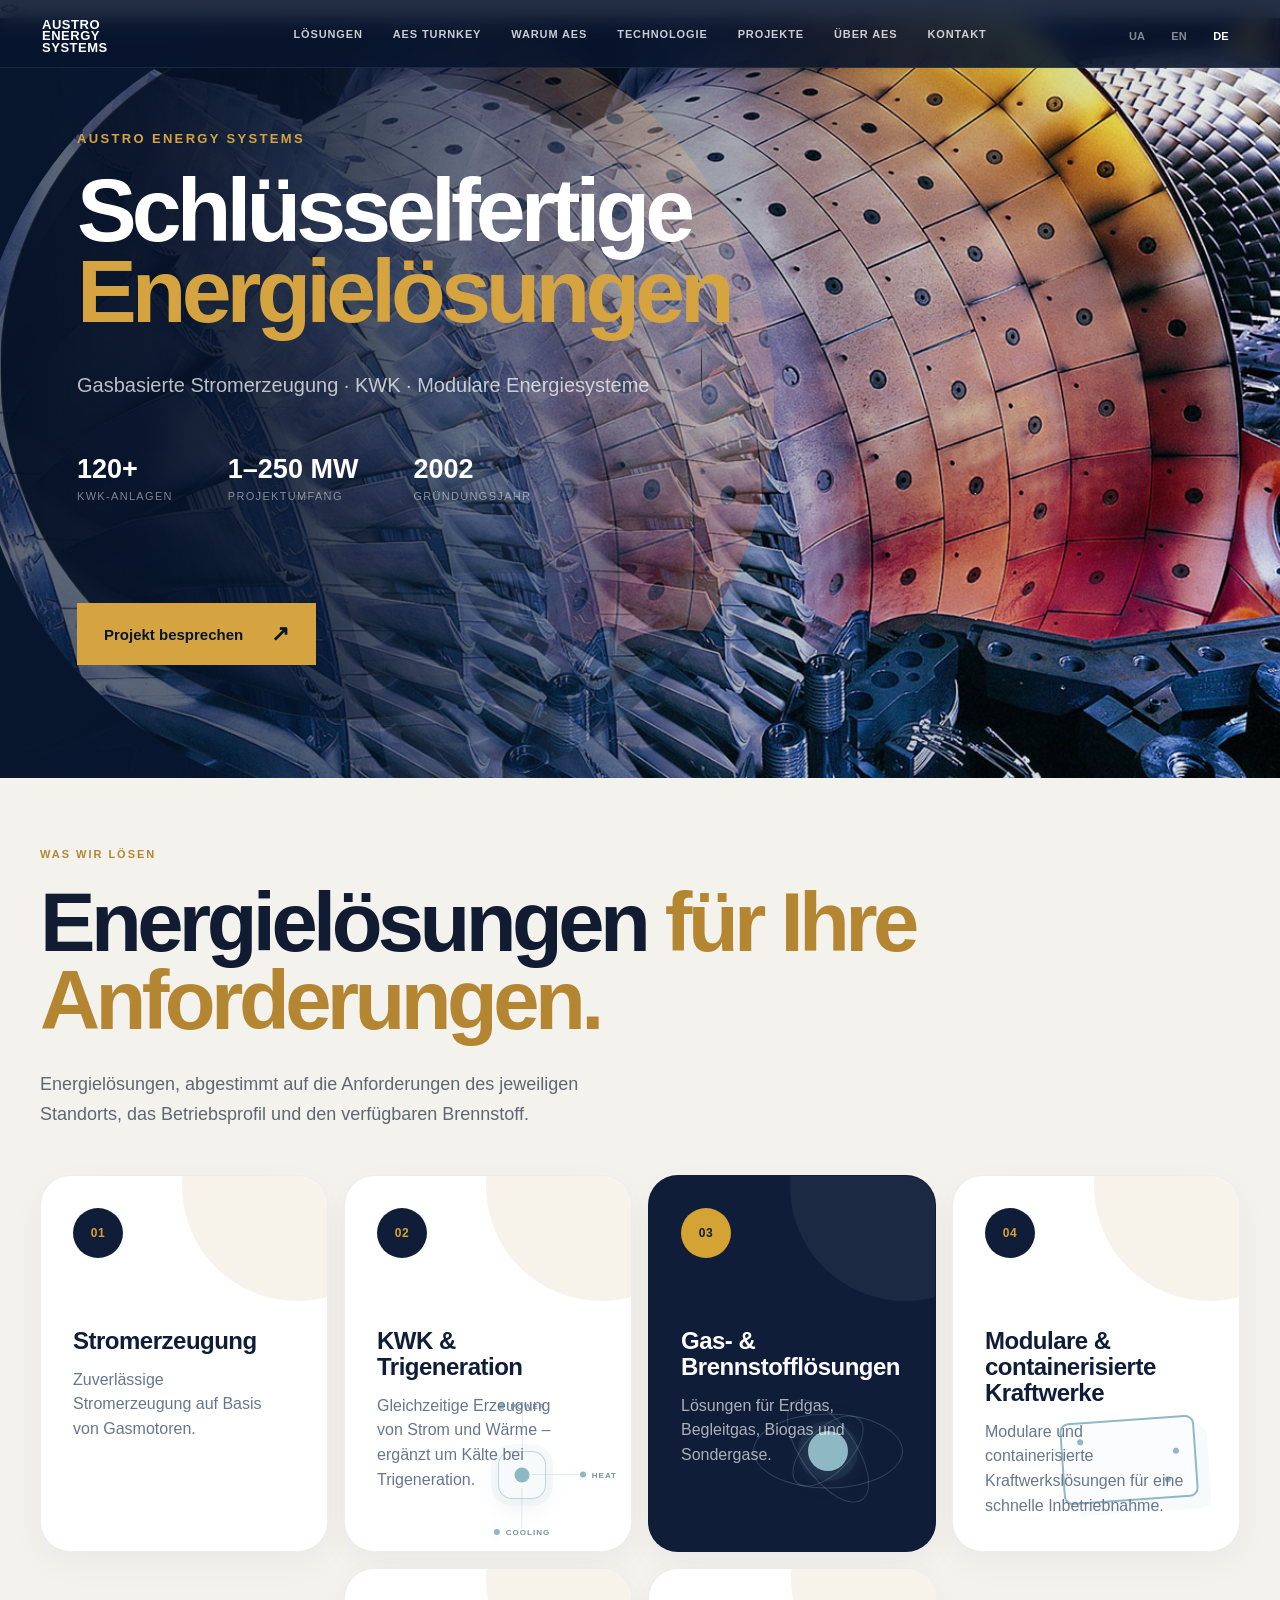
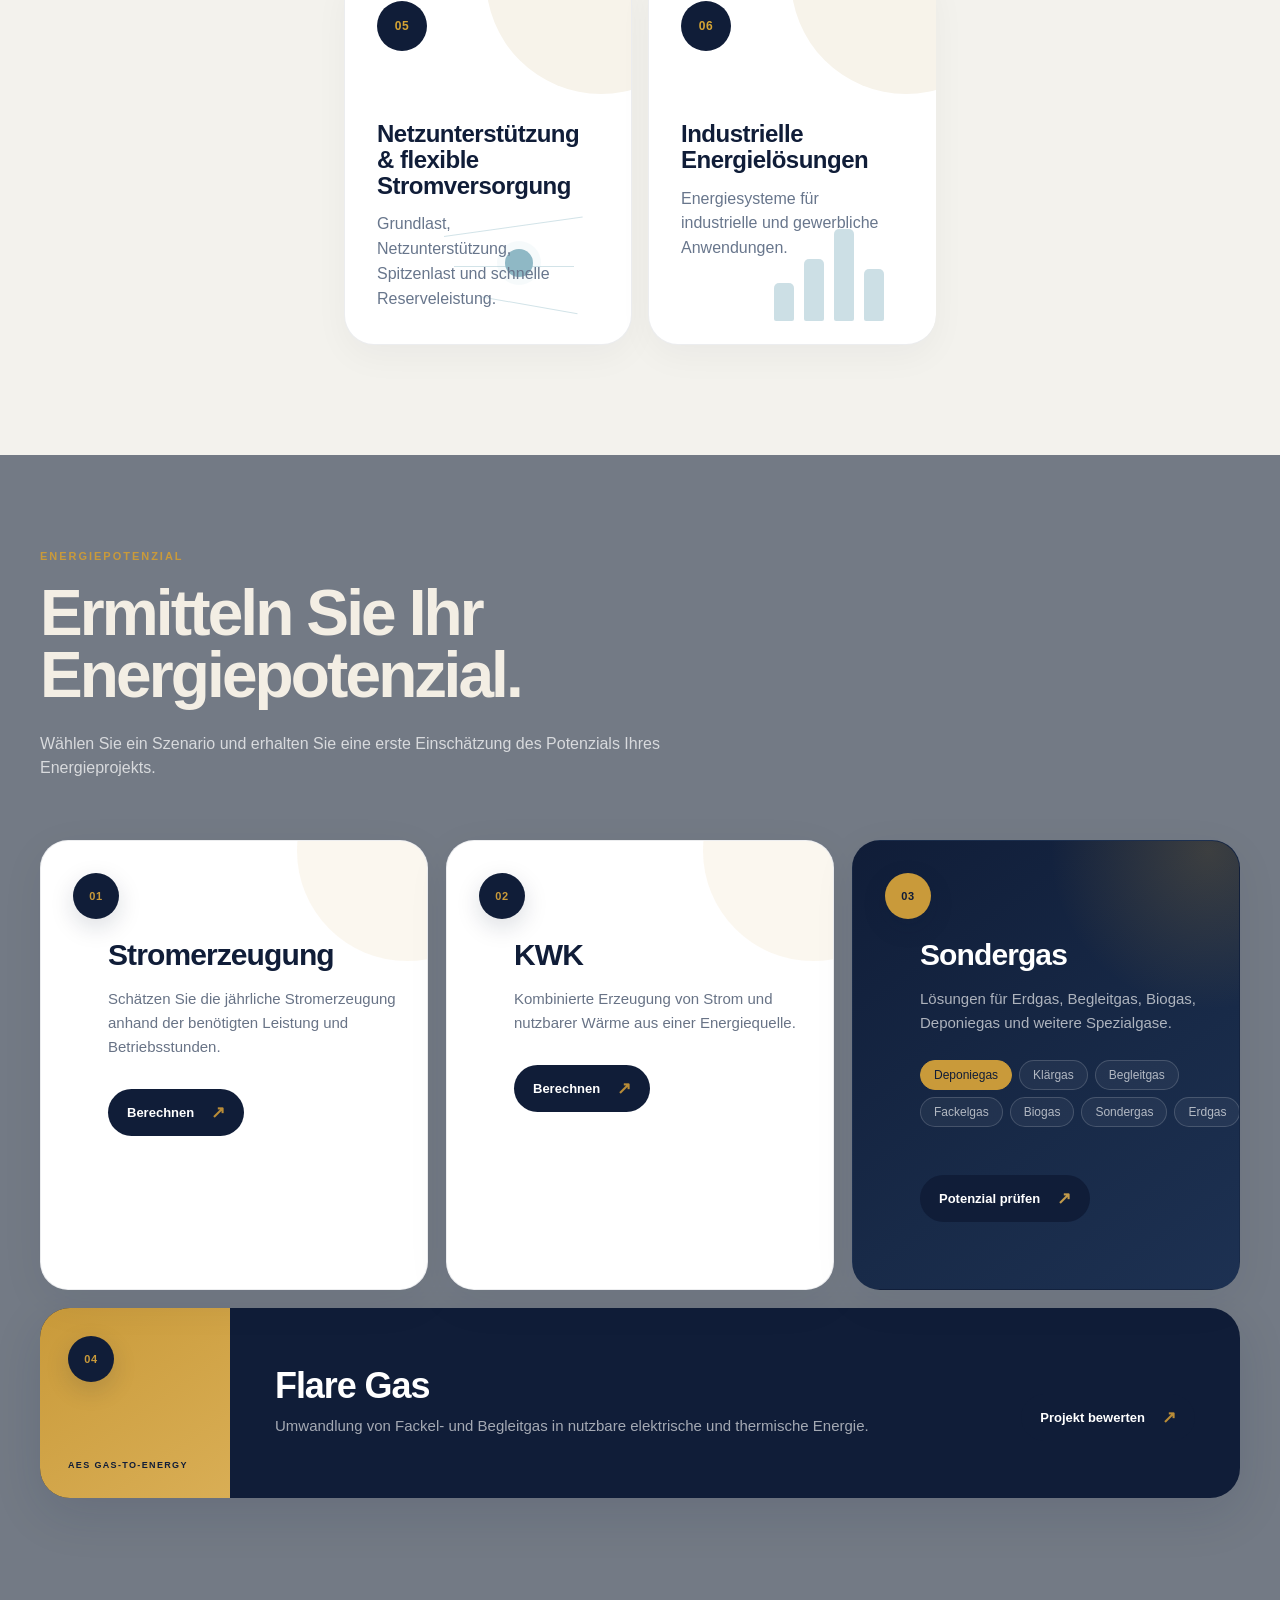
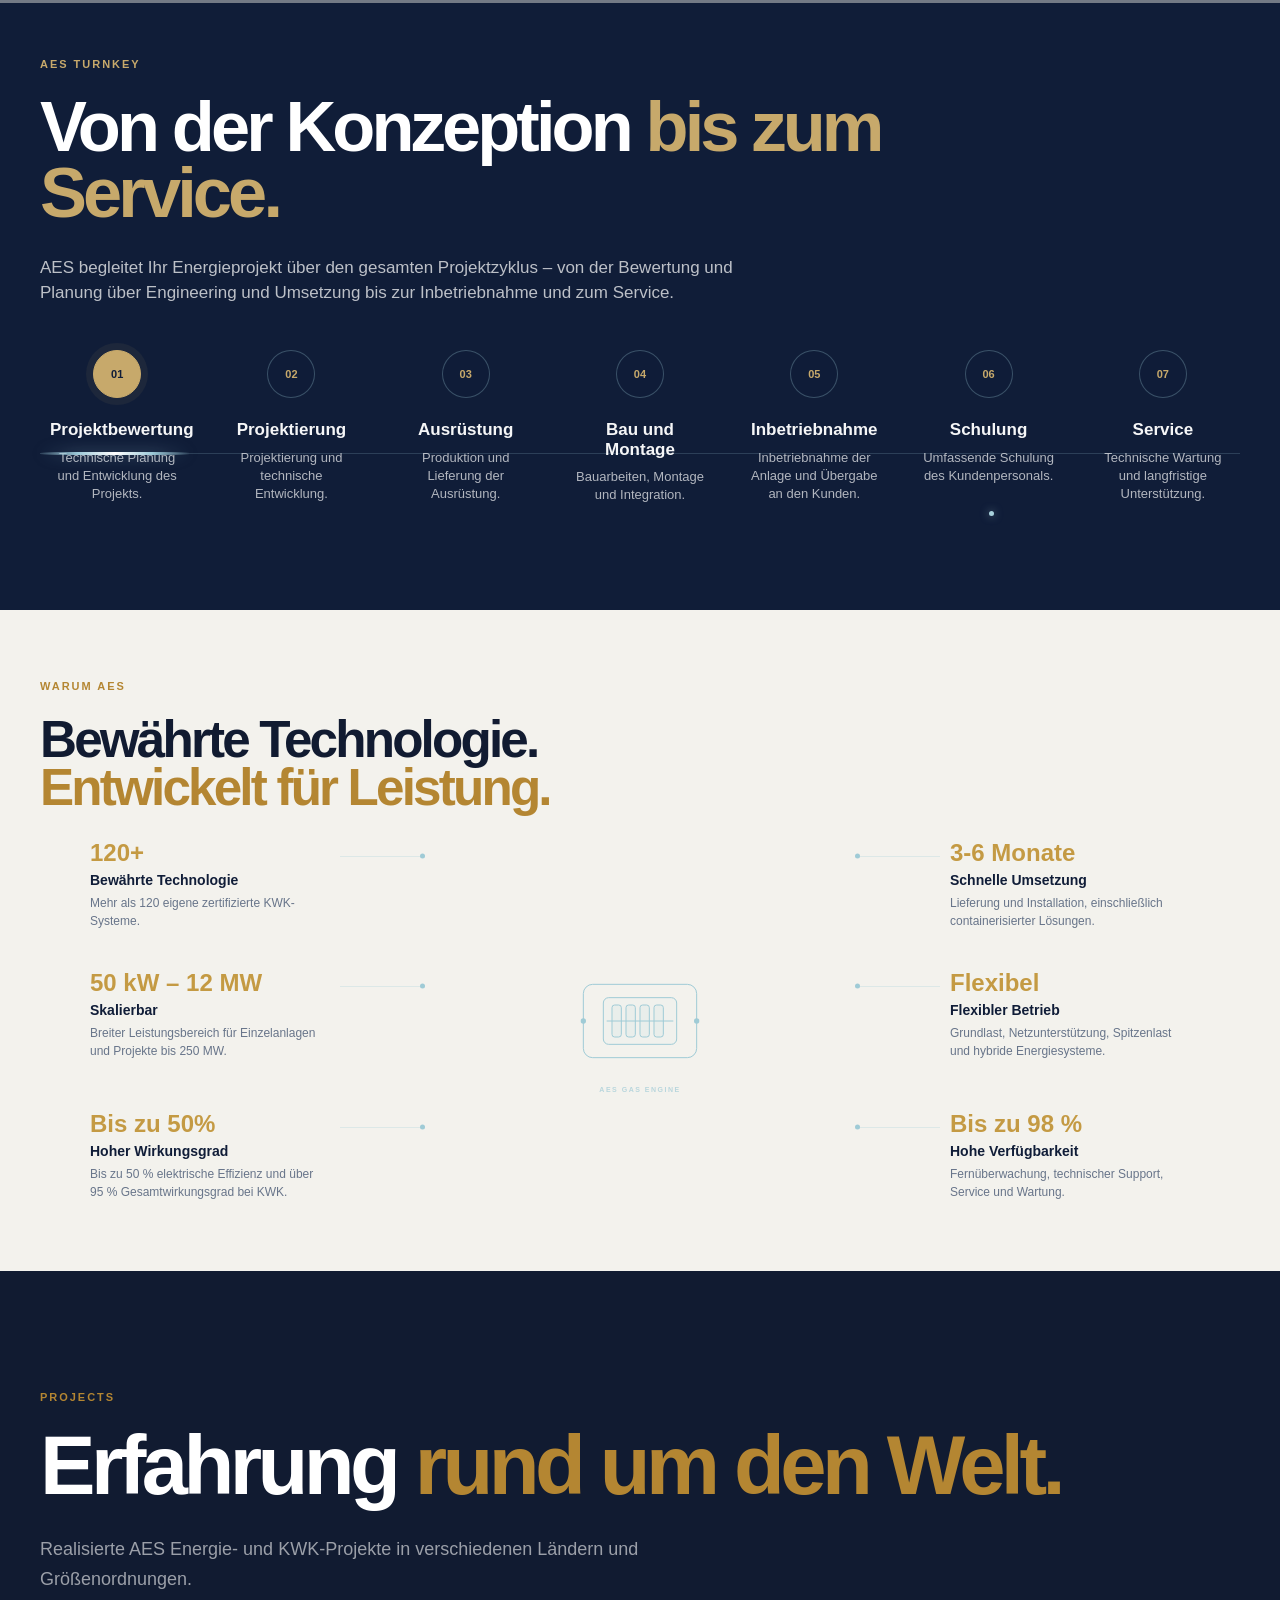
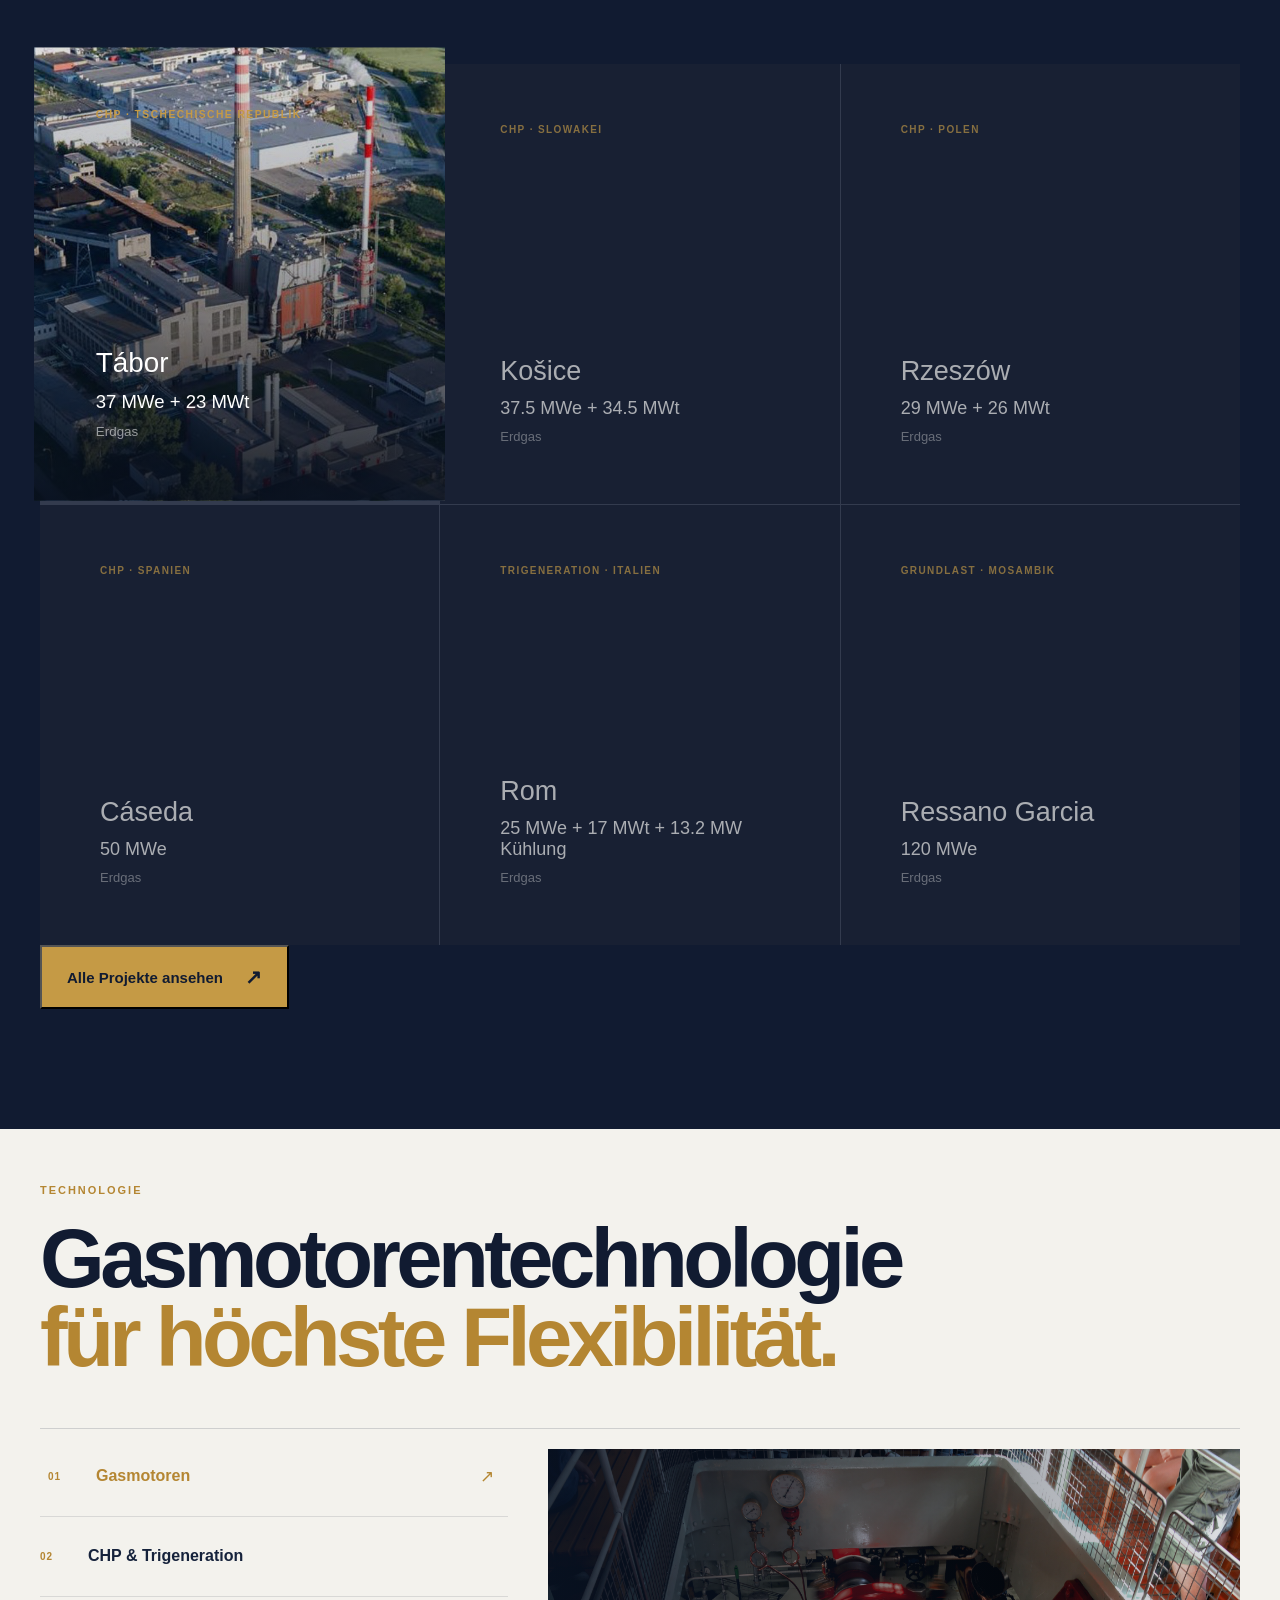
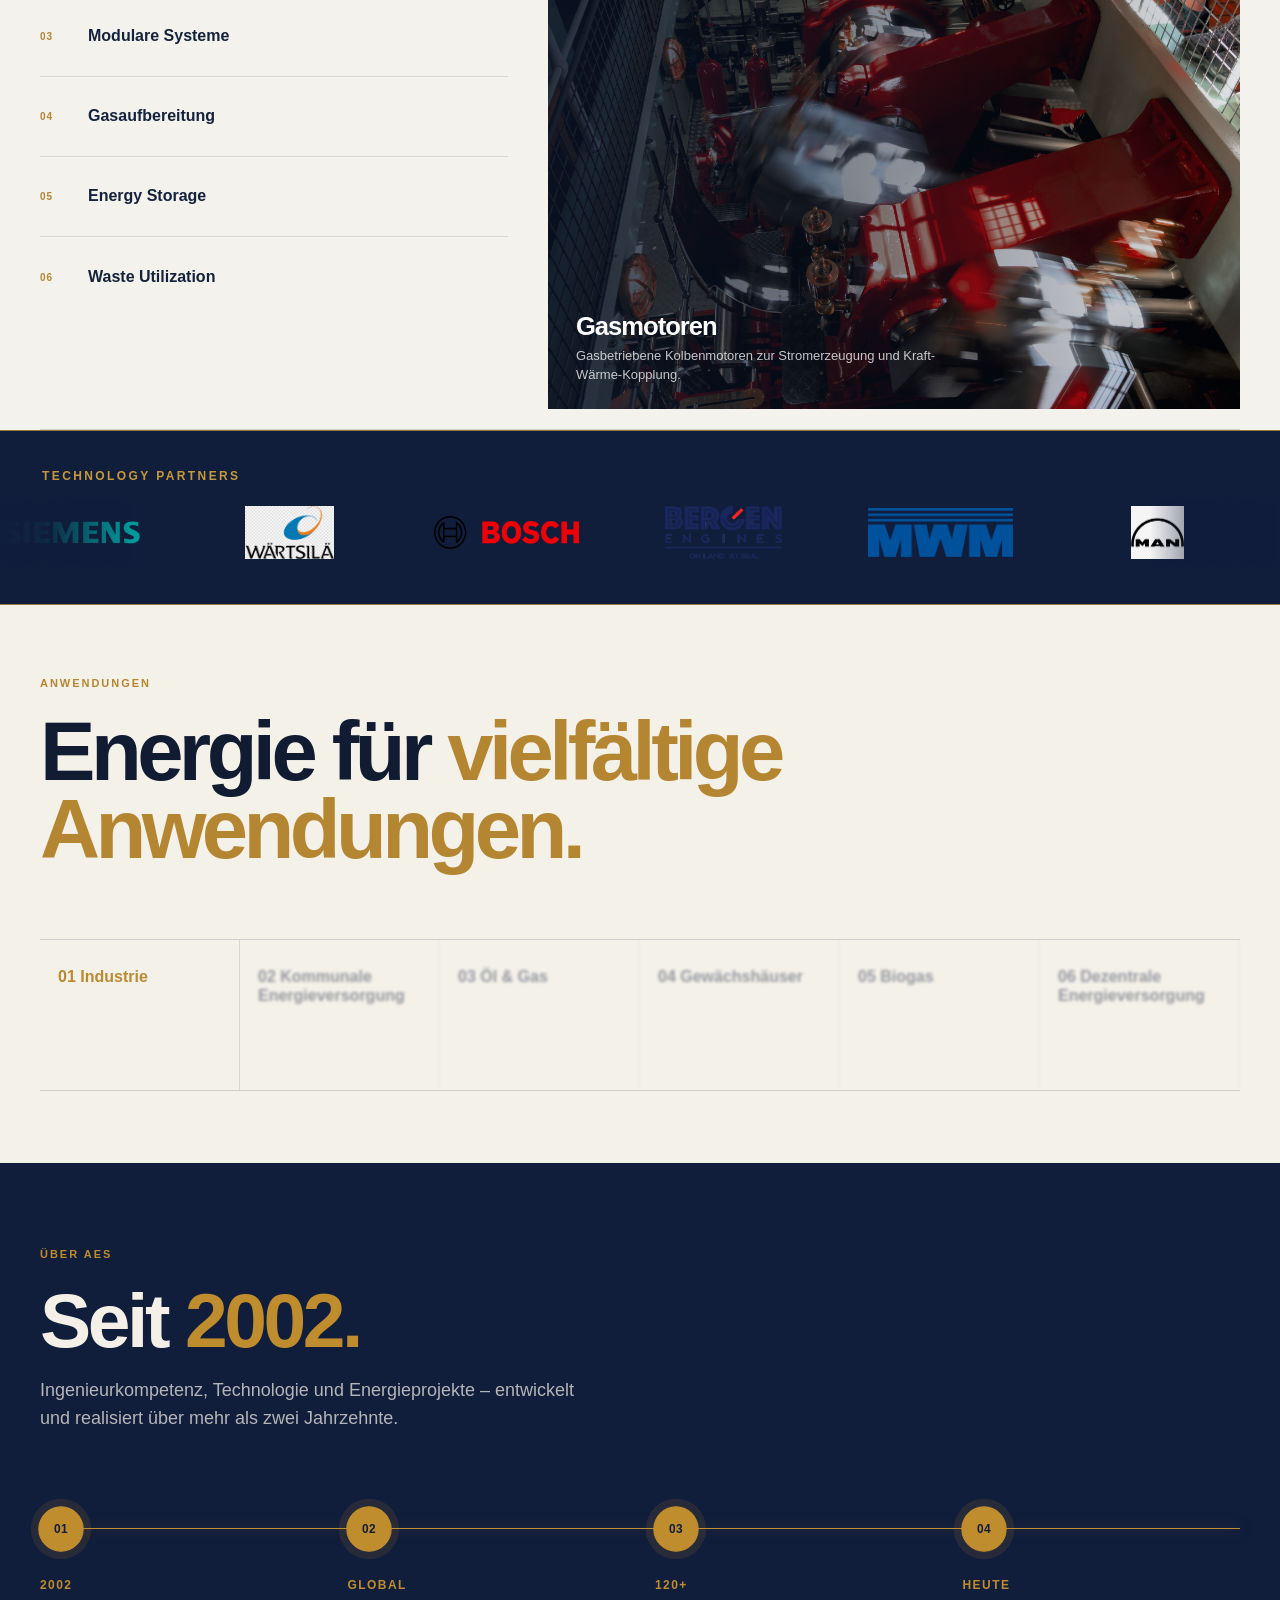
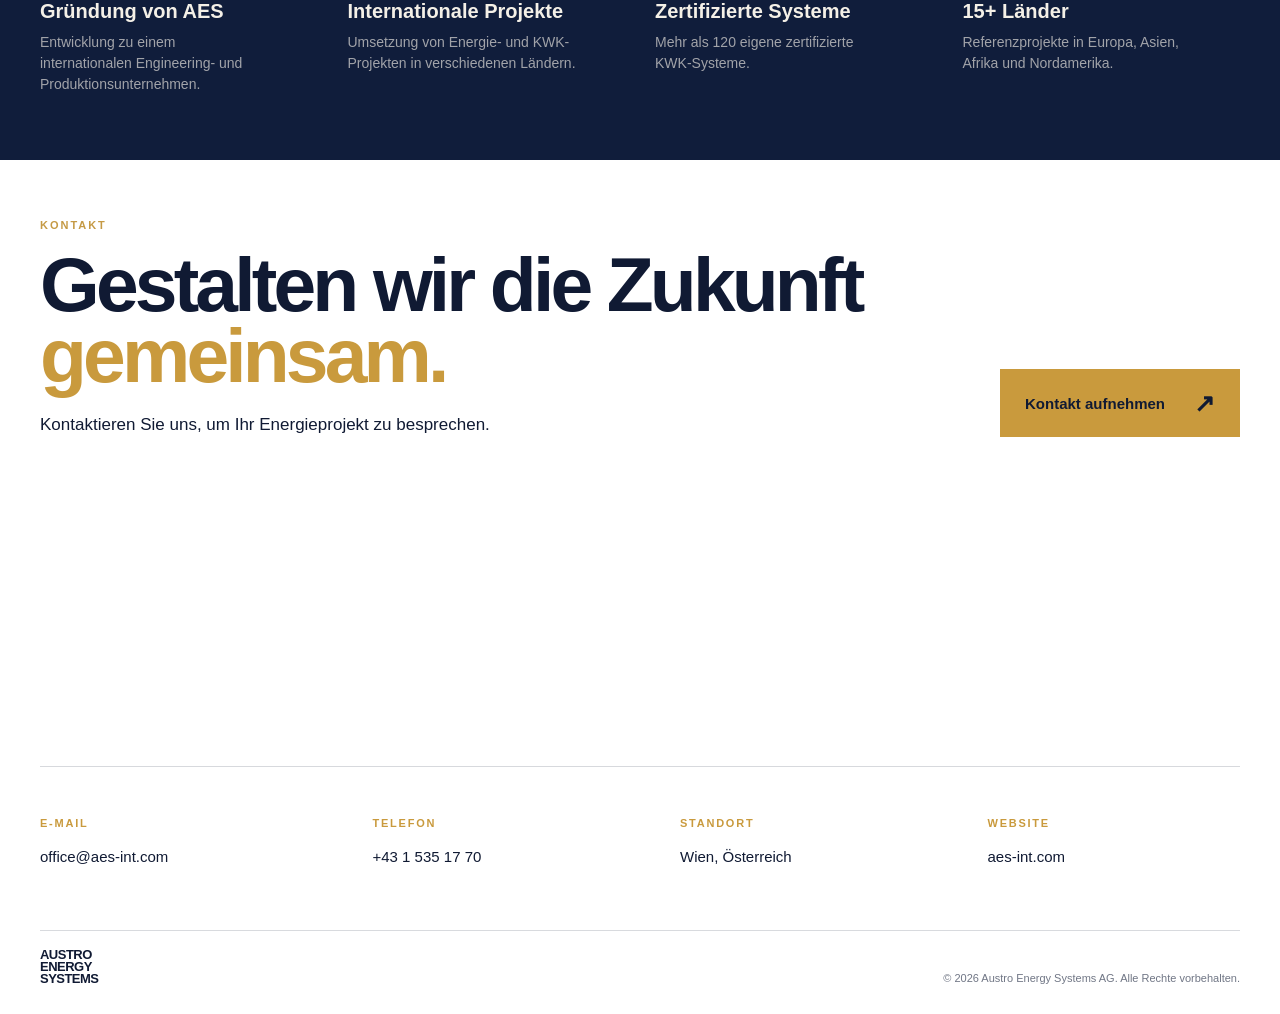
==== commit 57f0a6cc: "update email" ====
--- a/de/index.html
+++ b/de/index.html
@@ -4026,8 +4026,8 @@
                     E-MAIL
                 </span>
 
-                <a href="mailto:info@aes-int.com">
-                    info@aes-int.com
+                <a href="mailto:office@aes-int.com">
+                    office@aes-int.com
                 </a>
 
             </div>
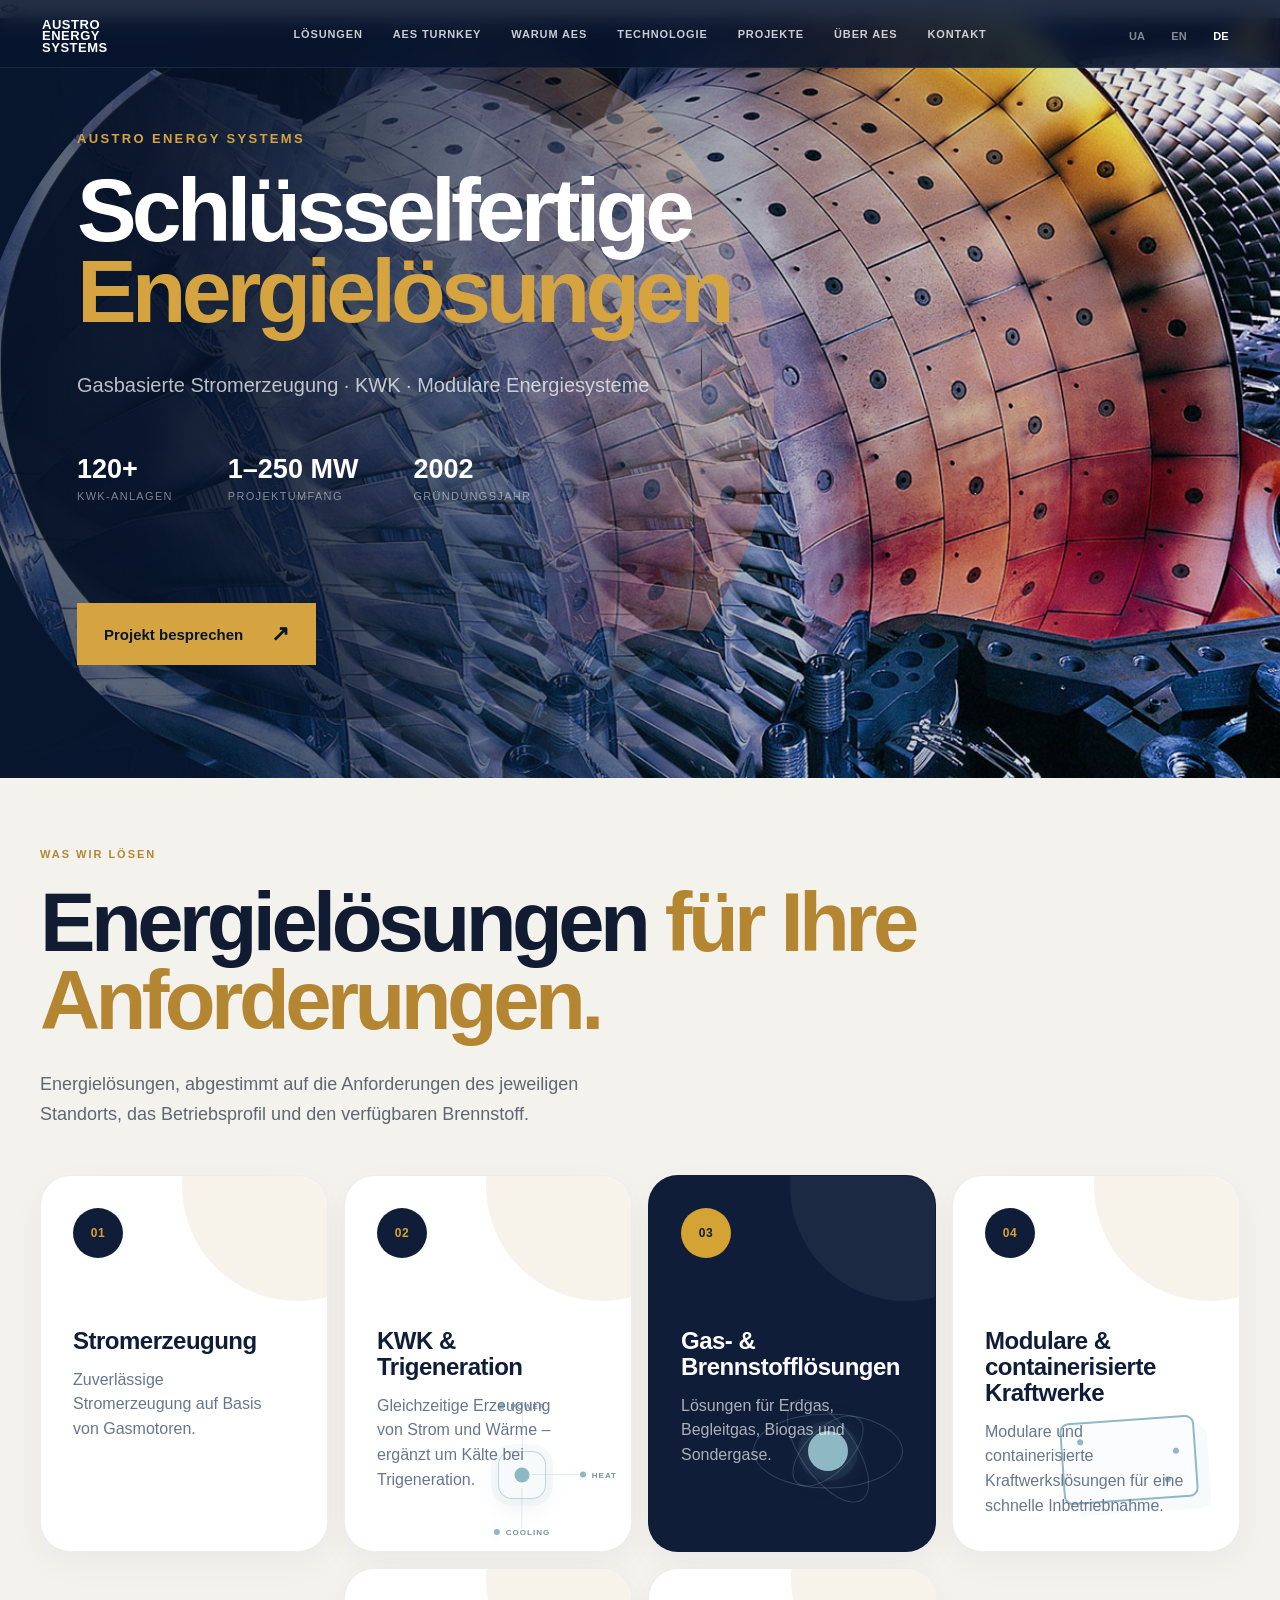
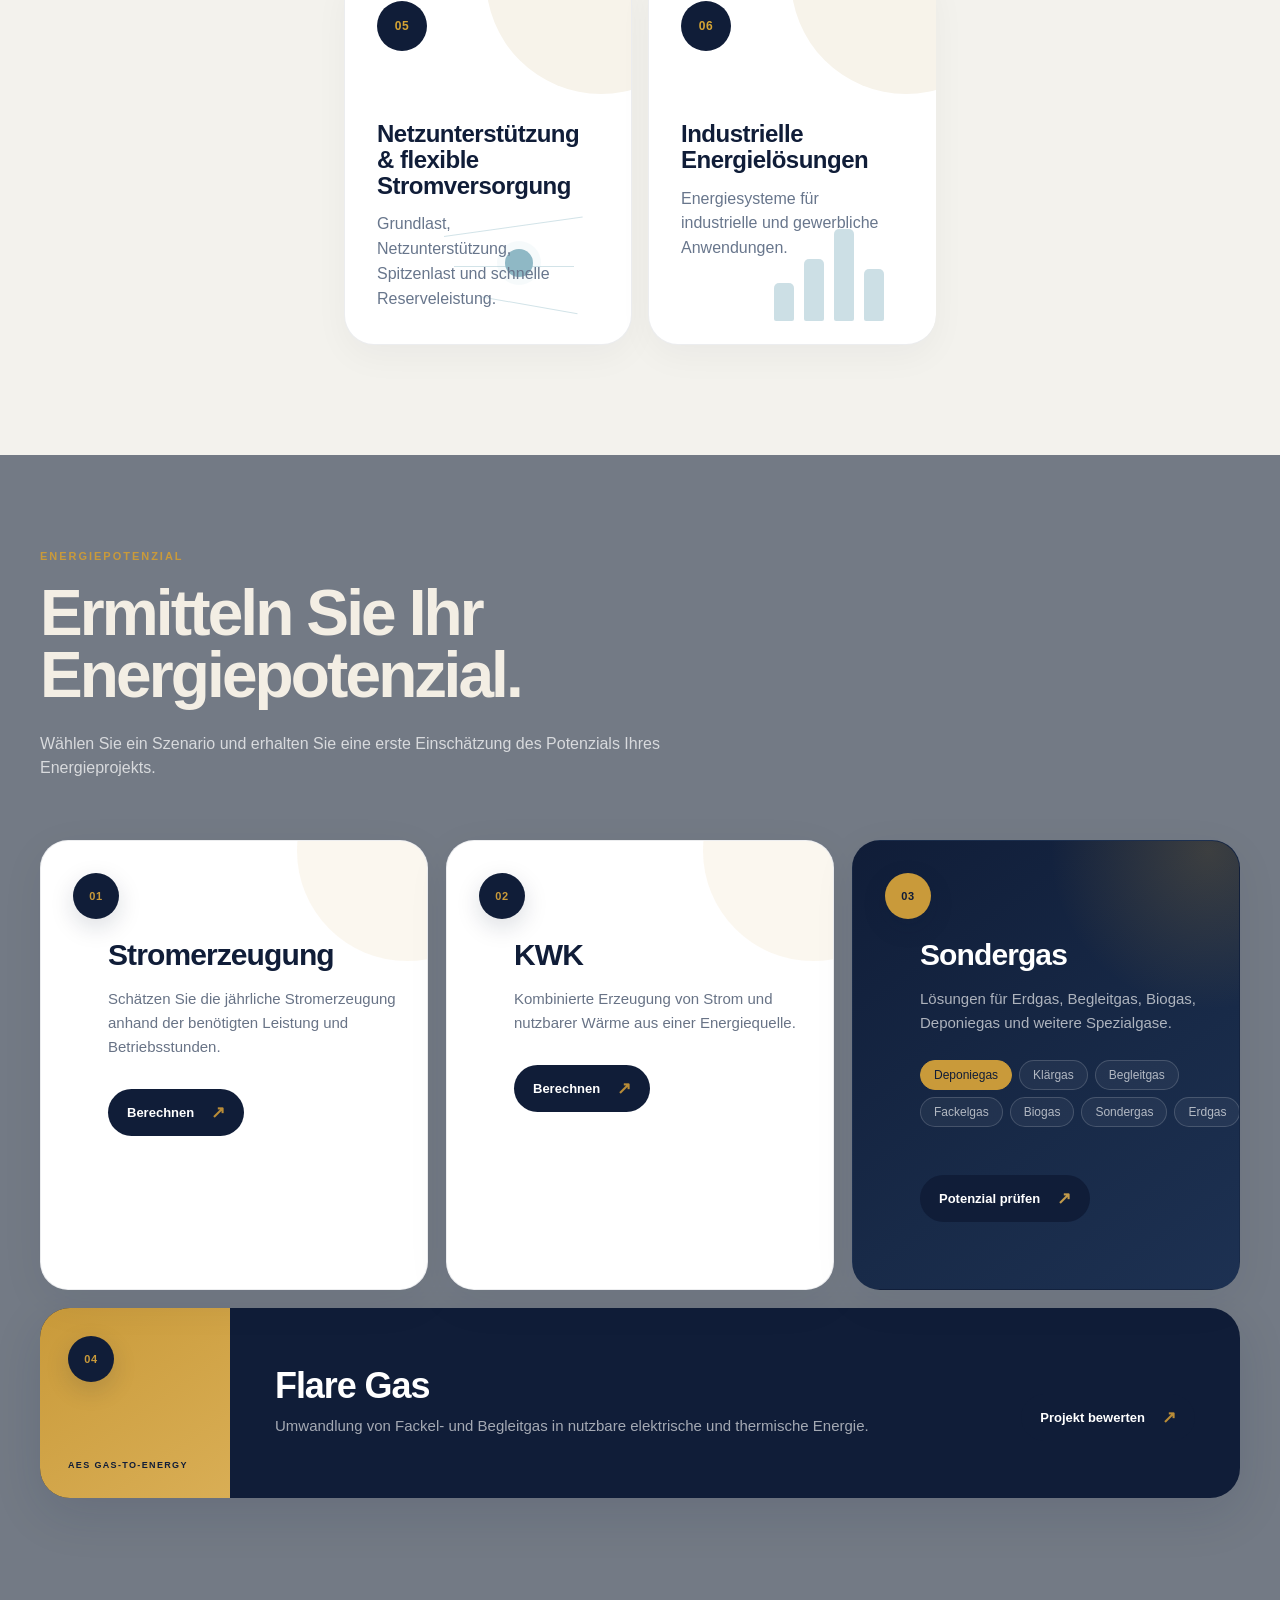
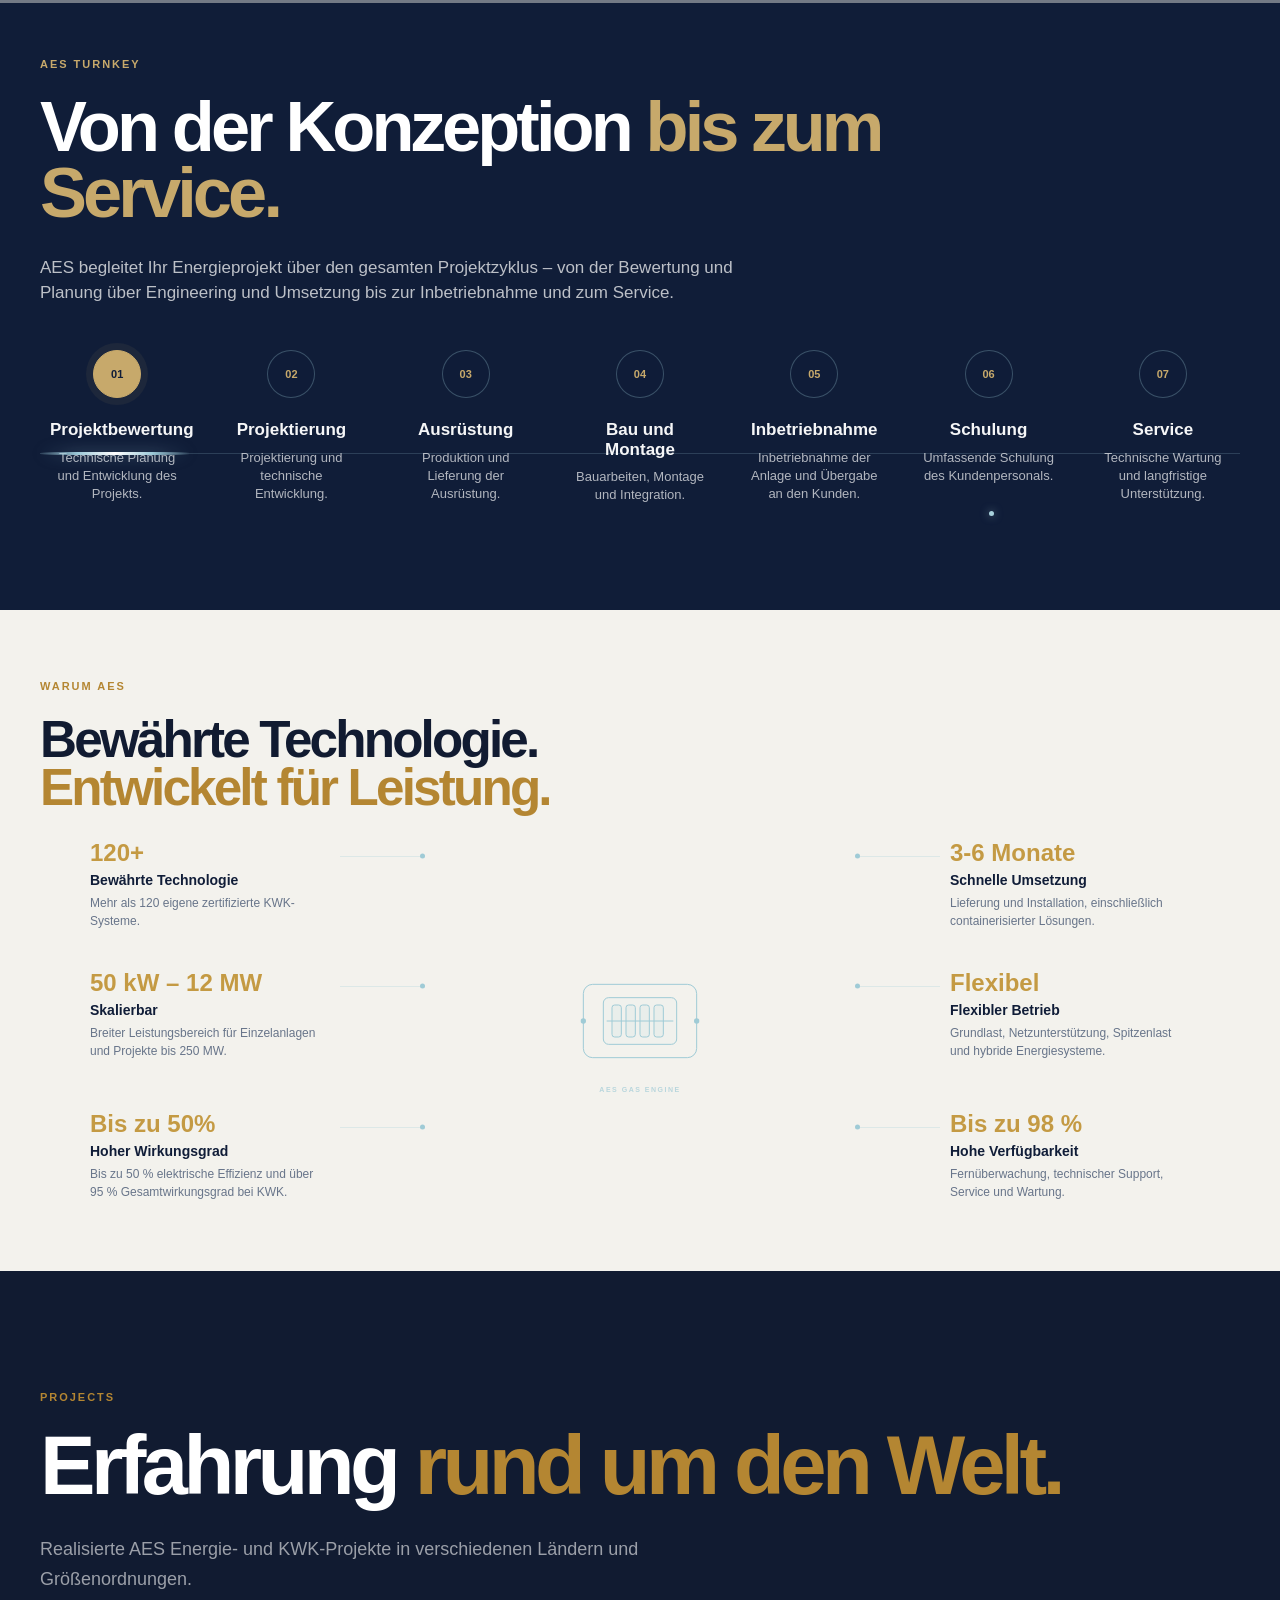
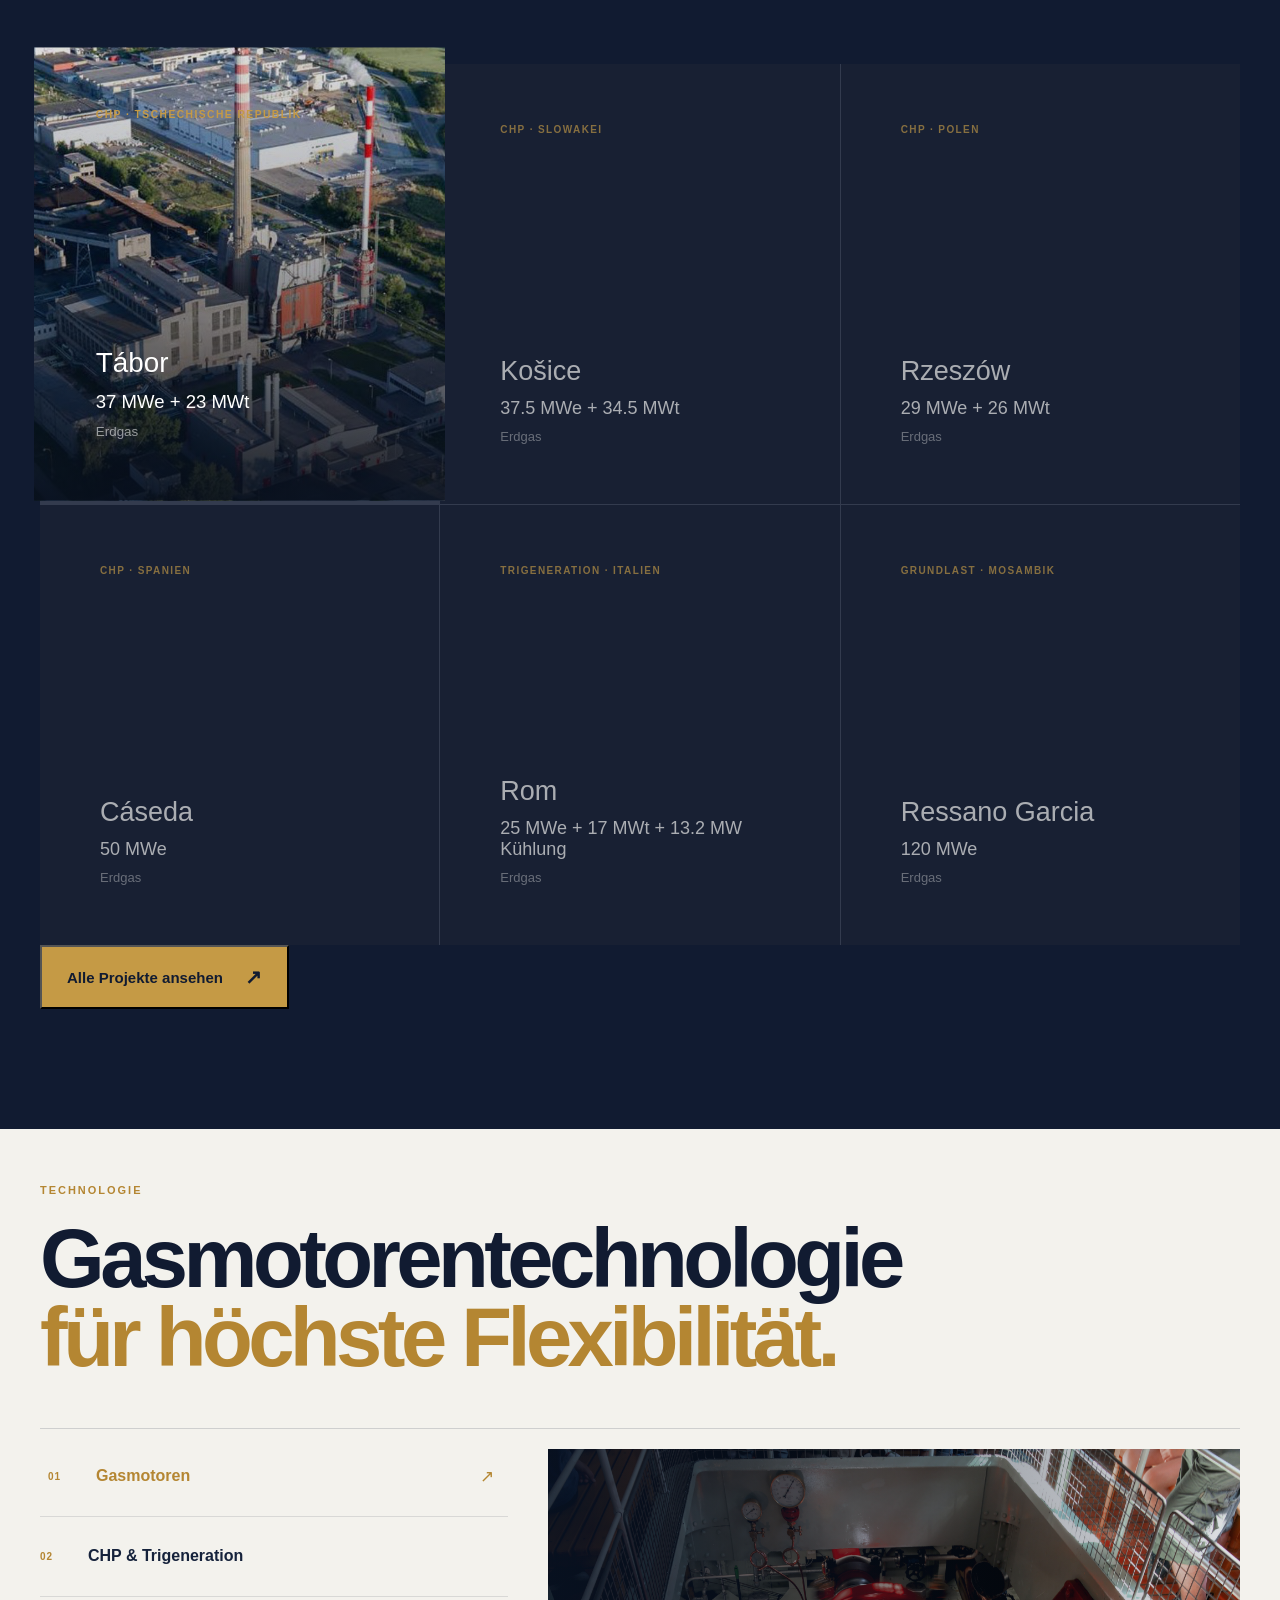
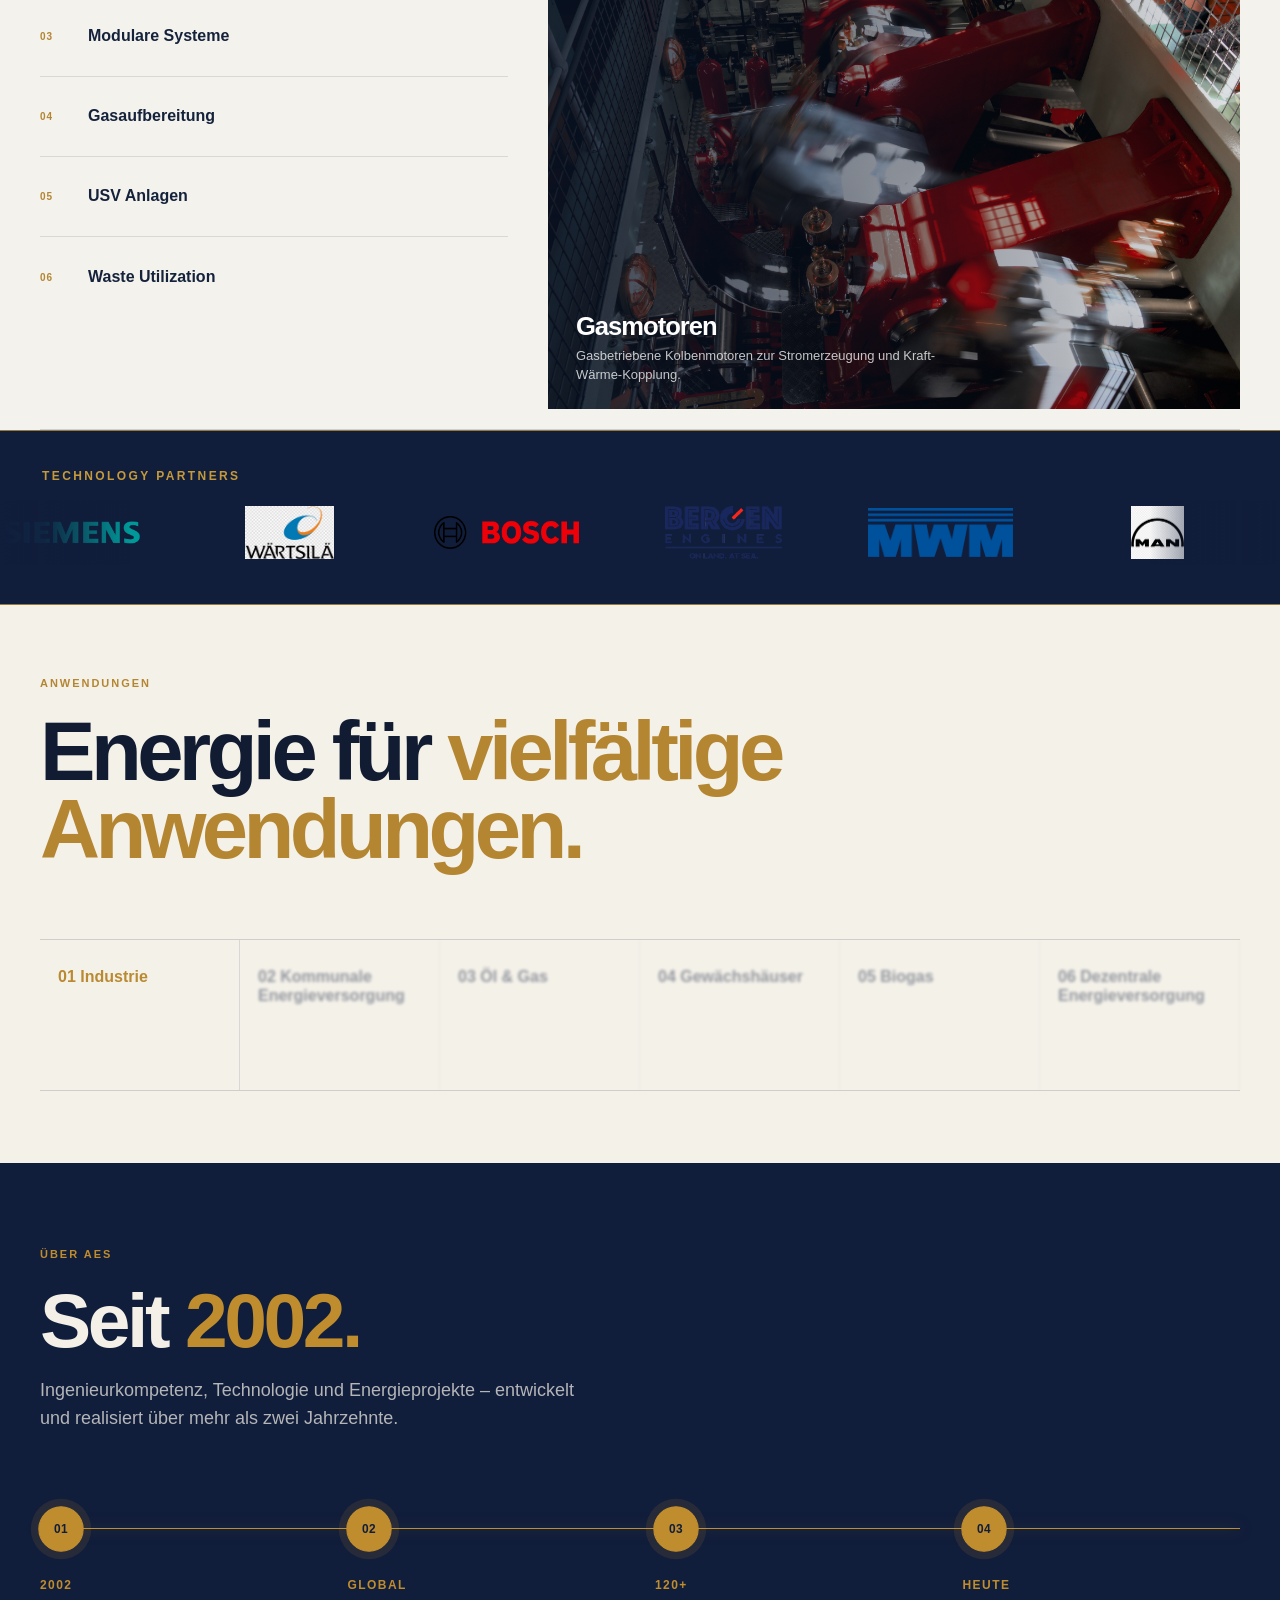
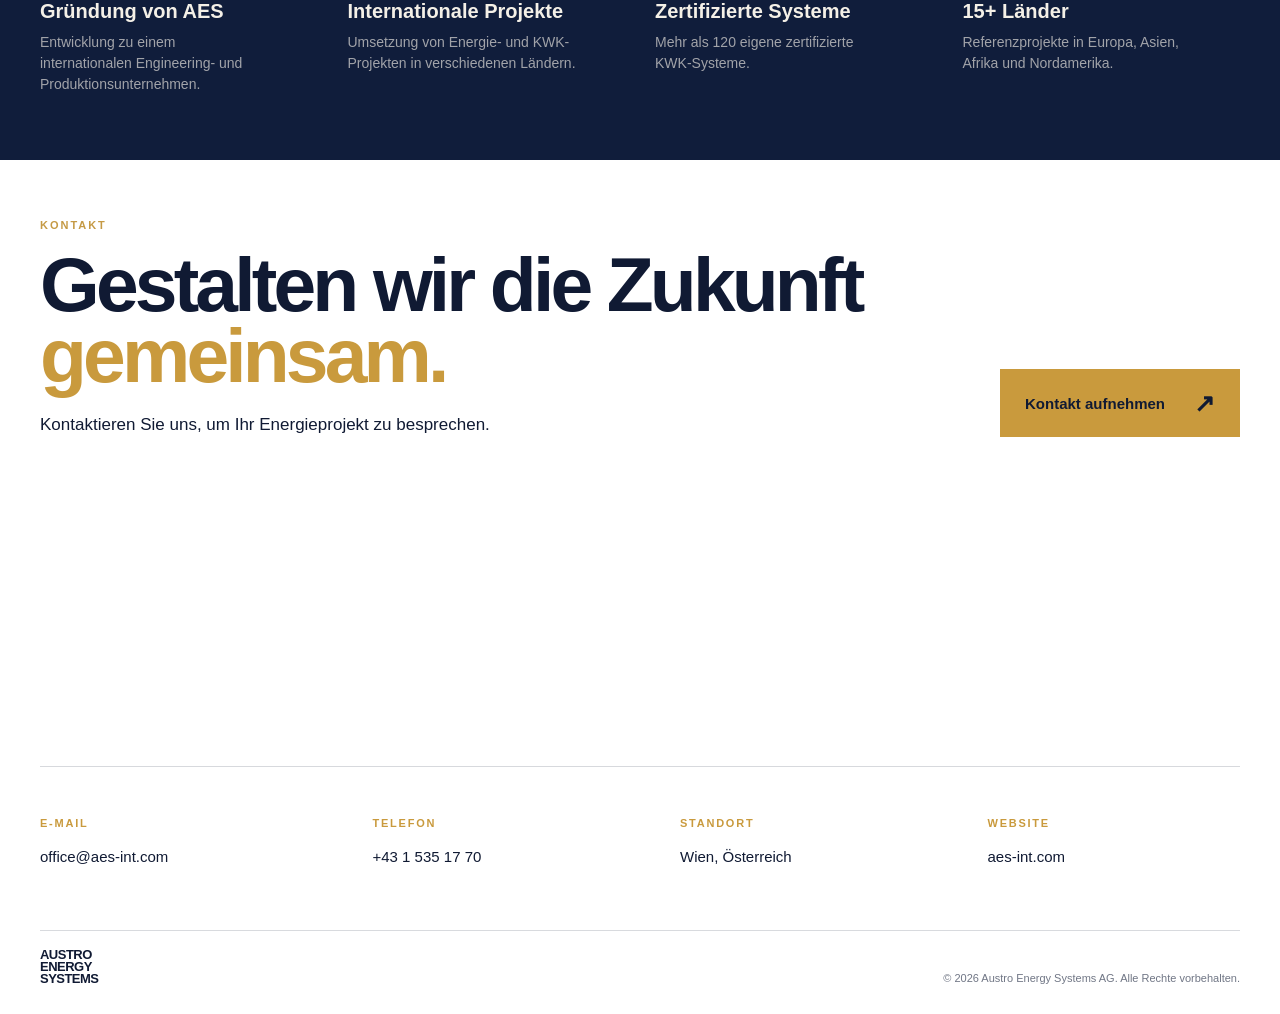
==== commit f0120709: "+" ====
--- a/de/index.html
+++ b/de/index.html
@@ -905,15 +905,14 @@
         alt="KWK-Anlage"
     >
 
-    <a
-        class="solution-detail-form-button"
-        href="https://aes-int.com/online-form/"
-        target="_blank"
-        rel="noopener"
-    >
-        Füllen Sie den Fragebogen aus
-        <span>↗</span>
-    </a>
+    <button
+    class="solution-detail-form-button"
+    type="button"
+    id="openQuestionnaire"
+>
+    Füllen Sie den Fragebogen aus
+    <span>↗</span>
+</button>
 
 </div>
 
@@ -3421,7 +3420,7 @@
     </span>
 
     <strong>
-        Energy Storage
+        USV Anlagen
     </strong>
 
     <i>
@@ -4358,5 +4357,1133 @@
 });
 </script>
 
+<!-- =========================================================
+     AES QUESTIONNAIRE
+========================================================= -->
+
+<div
+    class="aes-questionnaire"
+    id="aesQuestionnaire"
+    aria-hidden="true"
+>
+
+    <div class="aes-questionnaire-inner">
+
+
+        <button
+            class="aes-questionnaire-close"
+            type="button"
+            id="closeQuestionnaire"
+            aria-label="Fragebogen schließen"
+        >
+            ×
+        </button>
+
+
+        <div class="aes-questionnaire-header">
+
+            <span class="eyebrow">
+                AES · PROJEKTANFRAGE
+            </span>
+
+            <h2>
+                Fragebogen
+            </h2>
+
+            <p>
+                Bitte füllen Sie die folgenden Angaben aus,
+                damit wir Ihre Energieanforderungen bewerten können.
+            </p>
+
+        </div>
+
+
+        <form
+            id="aesQuestionnaireForm"
+            action="send-questionnaire.php"
+            method="POST"
+            enctype="multipart/form-data"
+        >
+
+
+            <!-- =================================================
+                 CONTACT
+            ================================================== -->
+
+            <section class="questionnaire-section">
+
+                <div class="questionnaire-section-heading">
+                    <span>00</span>
+                    <h3>Projekt &amp; Kontakt</h3>
+                </div>
+
+
+                <div class="questionnaire-grid">
+
+                    <label>
+                        Kunde
+                        <input
+                            type="text"
+                            name="customer"
+                        >
+                    </label>
+
+
+                    <label>
+                        Projektname oder -nummer
+                        <input
+                            type="text"
+                            name="project"
+                        >
+                    </label>
+
+
+                    <label>
+                        Kontaktperson *
+                        <input
+                            type="text"
+                            name="contact_person"
+                            required
+                        >
+                    </label>
+
+
+                    <label>
+                        Telefonnummer / Fax
+                        <input
+                            type="text"
+                            name="phone"
+                        >
+                    </label>
+
+
+                    <label>
+                        E-Mail *
+                        <input
+                            type="email"
+                            name="email"
+                            required
+                        >
+                    </label>
+
+                </div>
+
+            </section>
+
+
+
+            <!-- =================================================
+                 01 ENVIRONMENT
+            ================================================== -->
+
+            <section class="questionnaire-section">
+
+                <div class="questionnaire-section-heading">
+                    <span>01</span>
+                    <h3>Umweltbedingungen</h3>
+                </div>
+
+
+                <div class="questionnaire-grid">
+
+                    <label>
+                        Meeresspiegel
+                        <input
+                            type="text"
+                            name="sea_level"
+                        >
+                    </label>
+
+
+                    <label>
+                        Lufttemperatur min. °C
+                        <input
+                            type="text"
+                            name="air_temperature_min"
+                        >
+                    </label>
+
+
+                    <label>
+                        Lufttemperatur max. °C
+                        <input
+                            type="text"
+                            name="air_temperature_max"
+                        >
+                    </label>
+
+
+                    <label>
+                        Geschätzte Stundenanzahl pro Jahr
+                        <input
+                            type="text"
+                            name="operating_hours"
+                        >
+                    </label>
+
+                </div>
+
+
+                <div class="questionnaire-options">
+
+                    <span>Ausführung</span>
+
+                    <label>
+                        <input
+                            type="radio"
+                            name="execution"
+                            value="stationary"
+                        >
+                        stationär
+                    </label>
+
+                    <label>
+                        <input
+                            type="radio"
+                            name="execution"
+                            value="container"
+                        >
+                        Container
+                    </label>
+
+                </div>
+
+            </section>
+
+
+
+            <!-- =================================================
+                 02 GRID
+            ================================================== -->
+
+            <section class="questionnaire-section">
+
+                <div class="questionnaire-section-heading">
+                    <span>02</span>
+                    <h3>Arbeit mit dem Außennetz</h3>
+                </div>
+
+
+                <div class="questionnaire-options">
+
+                    <label>
+                        <input
+                            type="radio"
+                            name="grid_operation"
+                            value="parallel"
+                        >
+                        parallel
+                    </label>
+
+                    <label>
+                        <input
+                            type="radio"
+                            name="grid_operation"
+                            value="autonomous"
+                        >
+                        autonom
+                    </label>
+
+                </div>
+
+            </section>
+
+
+
+            <!-- =================================================
+                 03 ELECTRICITY
+            ================================================== -->
+
+            <section class="questionnaire-section">
+
+                <div class="questionnaire-section-heading">
+                    <span>03</span>
+                    <h3>Stromverbrauch</h3>
+                </div>
+
+
+                <div class="questionnaire-grid">
+
+                    <label>
+                        Leistung (kW)
+                        <input type="text" name="power_kw">
+                    </label>
+
+                    <label>
+                        Niedrige Spannung (V)
+                        <input type="text" name="low_voltage">
+                    </label>
+
+                    <label>
+                        Mittlere Spannung (V)
+                        <input type="text" name="medium_voltage">
+                    </label>
+
+                    <label>
+                        Sommer min. (kW)
+                        <input type="text" name="summer_min">
+                    </label>
+
+                    <label>
+                        Winter min. (kW)
+                        <input type="text" name="winter_min">
+                    </label>
+
+                    <label>
+                        Sommer max. (kW)
+                        <input type="text" name="summer_max">
+                    </label>
+
+                    <label>
+                        Winter max. (kW)
+                        <input type="text" name="winter_max">
+                    </label>
+
+                </div>
+
+
+                <div class="questionnaire-options">
+
+                    <span>Bedarf die Leistungen zu reservieren</span>
+
+                    <label>
+                        <input type="radio" name="reserve_power" value="yes">
+                        ja
+                    </label>
+
+                    <label>
+                        <input type="radio" name="reserve_power" value="no">
+                        nein
+                    </label>
+
+                </div>
+
+
+                <div class="questionnaire-options">
+
+                    <span>Verbraucherverfügbarkeit</span>
+
+                    <label>
+                        <input type="radio" name="consumer_category_1" value="yes">
+                        1 Kategorie – ja
+                    </label>
+
+                    <label>
+                        <input type="radio" name="consumer_category_1" value="no">
+                        1 Kategorie – nein
+                    </label>
+
+                    <label>
+                        <input type="radio" name="consumer_category_2" value="yes">
+                        2 Kategorie – ja
+                    </label>
+
+                    <label>
+                        <input type="radio" name="consumer_category_2" value="no">
+                        2 Kategorie – nein
+                    </label>
+
+                </div>
+
+            </section>
+
+
+
+            <!-- =================================================
+                 04 HEAT
+            ================================================== -->
+
+            <section class="questionnaire-section">
+
+                <div class="questionnaire-section-heading">
+                    <span>04</span>
+                    <h3>Wärmekonsum</h3>
+                </div>
+
+
+                <div class="questionnaire-options">
+
+                    <span>Wärmebedarf vorhanden?</span>
+
+                    <label>
+                        <input type="radio" name="heat_demand" value="yes">
+                        ja
+                    </label>
+
+                    <label>
+                        <input type="radio" name="heat_demand" value="no">
+                        nein
+                    </label>
+
+                </div>
+
+
+                <h4>Warmwasserversorgung</h4>
+
+                <div class="questionnaire-grid">
+
+                    <label>
+                        Sommer (Gcal/h)
+                        <input type="text" name="hot_water_summer">
+                    </label>
+
+                    <label>
+                        Winter (Gcal/h)
+                        <input type="text" name="hot_water_winter">
+                    </label>
+
+                </div>
+
+
+                <h4>Heizung</h4>
+
+                <div class="questionnaire-grid">
+
+                    <label>
+                        Sommer (Gcal/h)
+                        <input type="text" name="heating_summer">
+                    </label>
+
+                    <label>
+                        Winter (Gcal/h)
+                        <input type="text" name="heating_winter">
+                    </label>
+
+                    <label>
+                        Temperatur Heizsystemrückfluss (°C)
+                        <input type="text" name="heating_return_temp">
+                    </label>
+
+                    <label>
+                        Wassertemperatur Warmwasserversorgung (°C)
+                        <input type="text" name="hot_water_temp">
+                    </label>
+
+                    <label>
+                        Minimaltemperatur Wasserversorgung (°C)
+                        <input type="text" name="water_min_temp">
+                    </label>
+
+                    <label>
+                        Temperatur Heizsystemfluss (°C)
+                        <input type="text" name="heating_flow_temp">
+                    </label>
+
+                </div>
+
+            </section>
+
+
+
+            <!-- =================================================
+                 05 STEAM
+            ================================================== -->
+
+            <section class="questionnaire-section">
+
+                <div class="questionnaire-section-heading">
+                    <span>05</span>
+                    <h3>Dampfkraft</h3>
+                </div>
+
+
+                <div class="questionnaire-options">
+
+                    <span>Dampfbedarf</span>
+
+                    <label>
+                        <input type="radio" name="steam_required" value="yes">
+                        ja
+                    </label>
+
+                    <label>
+                        <input type="radio" name="steam_required" value="no">
+                        nein
+                    </label>
+
+                </div>
+
+
+                <div class="questionnaire-grid">
+
+                    <label>
+                        Sommer t/h
+                        <input type="text" name="steam_summer_tph">
+                    </label>
+
+                    <label>
+                        Sommer bar
+                        <input type="text" name="steam_summer_bar">
+                    </label>
+
+                    <label>
+                        Sommer °C
+                        <input type="text" name="steam_summer_temp">
+                    </label>
+
+                    <label>
+                        Winter t/h
+                        <input type="text" name="steam_winter_tph">
+                    </label>
+
+                    <label>
+                        Winter bar
+                        <input type="text" name="steam_winter_bar">
+                    </label>
+
+                    <label>
+                        Winter °C
+                        <input type="text" name="steam_winter_temp">
+                    </label>
+
+                    <label>
+                        Kondensat t/h
+                        <input type="text" name="condensate_tph">
+                    </label>
+
+                    <label>
+                        Kondensat bar
+                        <input type="text" name="condensate_bar">
+                    </label>
+
+                    <label>
+                        Kondensat °C
+                        <input type="text" name="condensate_temp">
+                    </label>
+
+                </div>
+
+            </section>
+
+
+
+            <!-- =================================================
+                 06 TECHNOLOGICAL HEATING
+            ================================================== -->
+
+            <section class="questionnaire-section">
+
+                <div class="questionnaire-section-heading">
+                    <span>06</span>
+                    <h3>Heizungsversorgung für technologische Zwecke</h3>
+                </div>
+
+
+                <div class="questionnaire-grid">
+
+                    <label>
+                        Bedarf (kW)
+                        <input type="text" name="process_heat_kw">
+                    </label>
+
+                    <label>
+                        Temperatur Heizflussträger
+                        <input type="text" name="process_flow_temp">
+                    </label>
+
+                    <label>
+                        Temperatur Rückflussträger
+                        <input type="text" name="process_return_temp">
+                    </label>
+
+                </div>
+
+            </section>
+
+
+
+            <!-- =================================================
+                 07 FUEL
+            ================================================== -->
+
+            <section class="questionnaire-section">
+
+                <div class="questionnaire-section-heading">
+                    <span>07</span>
+                    <h3>Brennstoffart</h3>
+                </div>
+
+
+                <div class="questionnaire-options questionnaire-options-wrap">
+
+                    <label>
+                        <input type="checkbox" name="fuel[]" value="erdgas">
+                        Erdgas
+                    </label>
+
+                    <label>
+                        <input type="checkbox" name="fuel[]" value="diesel">
+                        Diesel
+                    </label>
+
+                    <label>
+                        <input type="checkbox" name="fuel[]" value="begleitgas">
+                        Begleitgas
+                    </label>
+
+                    <label>
+                        <input type="checkbox" name="fuel[]" value="rohoel">
+                        Rohöl
+                    </label>
+
+                    <label>
+                        <input type="checkbox" name="fuel[]" value="masut">
+                        Masut
+                    </label>
+
+                </div>
+
+            </section>
+
+
+
+            <!-- =================================================
+                 08 TARIFFS
+            ================================================== -->
+
+            <section class="questionnaire-section">
+
+                <div class="questionnaire-section-heading">
+                    <span>08</span>
+                    <h3>Zentralisierte Tarife</h3>
+                </div>
+
+
+                <div class="questionnaire-grid">
+
+                    <label>
+                        Strom (EUR/kW/h)
+                        <input type="text" name="electricity_tariff">
+                    </label>
+
+                    <label>
+                        Wärme (EUR/Gcal)
+                        <input type="text" name="heat_tariff">
+                    </label>
+
+                </div>
+
+            </section>
+
+
+
+            <!-- =================================================
+                 09 ENERGY CARRIERS
+            ================================================== -->
+
+            <section class="questionnaire-section">
+
+                <div class="questionnaire-section-heading">
+                    <span>09</span>
+                    <h3>Tarife für Energieträger</h3>
+                </div>
+
+
+                <div class="questionnaire-grid">
+
+                    <label>
+                        EUR/m³
+                        <input type="text" name="fuel_tariff_m3">
+                    </label>
+
+                    <label>
+                        EUR/kg
+                        <input type="text" name="fuel_tariff_kg">
+                    </label>
+
+                </div>
+
+            </section>
+
+
+
+            <!-- =================================================
+                 10 BUILDING
+            ================================================== -->
+
+            <section class="questionnaire-section">
+
+                <div class="questionnaire-section-heading">
+                    <span>10</span>
+                    <h3>Firmeninformation</h3>
+                </div>
+
+
+                <div class="questionnaire-options">
+
+                    <span>
+                        Verfügbarkeit eines Gebäudes für die
+                        Kogenerationsinstallation
+                    </span>
+
+                    <label>
+                        <input type="radio" name="building_available" value="yes">
+                        ja
+                    </label>
+
+                    <label>
+                        <input type="radio" name="building_available" value="no">
+                        nein
+                    </label>
+
+                </div>
+
+
+                <div class="questionnaire-grid">
+
+                    <label>
+                        Feuersicherheitskategorie
+                        <input type="text" name="fire_category">
+                    </label>
+
+                    <label>
+                        Wandisolation
+                        <input type="text" name="wall_insulation">
+                    </label>
+
+                    <label>
+                        Struktur
+                        <input type="text" name="structure">
+                    </label>
+
+                    <label>
+                        Raumfläche (m²)
+                        <input type="text" name="room_area">
+                    </label>
+
+                </div>
+
+
+                <div class="questionnaire-options questionnaire-options-wrap">
+
+                    <label>
+                        <input type="checkbox" name="building[]" value="crane">
+                        Lastenaufzug / Kran
+                    </label>
+
+                    <label>
+                        <input type="checkbox" name="building[]" value="ventilation">
+                        Ventilationssystem
+                    </label>
+
+                    <label>
+                        <input type="checkbox" name="building[]" value="lighting">
+                        Beleuchtungssystem
+                    </label>
+
+                    <label>
+                        <input type="checkbox" name="building[]" value="water">
+                        Wasserversorgung
+                    </label>
+
+                    <label>
+                        <input type="checkbox" name="building[]" value="fire_system">
+                        Löschsystem
+                    </label>
+
+                    <label>
+                        <input type="checkbox" name="building[]" value="sewerage">
+                        Kanalisierungssystem
+                    </label>
+
+                    <label>
+                        <input type="checkbox" name="building[]" value="heating">
+                        Heizsystem
+                    </label>
+
+                </div>
+
+            </section>
+
+
+
+            <!-- =================================================
+                 11 WATER
+            ================================================== -->
+
+            <section class="questionnaire-section">
+
+                <div class="questionnaire-section-heading">
+                    <span>11</span>
+                    <h3>Wasserversorgungsquellen</h3>
+                </div>
+
+
+                <div class="questionnaire-options questionnaire-options-wrap">
+
+                    <label>
+                        <input type="checkbox" name="water_source[]" value="river">
+                        Fluss
+                    </label>
+
+                    <label>
+                        <input type="checkbox" name="water_source[]" value="lake">
+                        See
+                    </label>
+
+                    <label>
+                        <input type="checkbox" name="water_source[]" value="city">
+                        Stadtwassersystem
+                    </label>
+
+                    <label>
+                        <input type="checkbox" name="water_source[]" value="well">
+                        Artesischer Brunnen
+                    </label>
+
+                </div>
+
+
+                <label class="questionnaire-full">
+                    Beschreibung des Wassersystems
+                    <textarea name="water_description"></textarea>
+                </label>
+
+            </section>
+
+
+
+            <!-- =================================================
+                 12 ELECTRICAL SWITCHGEAR
+            ================================================== -->
+
+            <section class="questionnaire-section">
+
+                <div class="questionnaire-section-heading">
+                    <span>12</span>
+                    <h3>Elektrische Schaltanlage</h3>
+                </div>
+
+
+                <div class="questionnaire-options">
+
+                    <span>Verfügbarkeit</span>
+
+                    <label>
+                        <input type="radio" name="switchgear_available" value="yes">
+                        ja
+                    </label>
+
+                    <label>
+                        <input type="radio" name="switchgear_available" value="no">
+                        nein
+                    </label>
+
+                </div>
+
+
+                <div class="questionnaire-grid">
+
+                    <label>
+                        Bezeichnung
+                        <input type="text" name="switchgear_name">
+                    </label>
+
+                    <label>
+                        Typ
+                        <input type="text" name="switchgear_type">
+                    </label>
+
+                    <label>
+                        kW
+                        <input type="text" name="switchgear_kw">
+                    </label>
+
+                    <label>
+                        Strom-rated. (A)
+                        <input type="text" name="current_rating">
+                    </label>
+
+                    <label>
+                        Elektrischer Kurzschluss (A)
+                        <input type="text" name="short_circuit">
+                    </label>
+
+                </div>
+
+
+                <div class="questionnaire-options">
+
+                    <span>Ersatzbedarf</span>
+
+                    <label>
+                        <input type="radio" name="backup_need" value="yes">
+                        ja
+                    </label>
+
+                    <label>
+                        <input type="radio" name="backup_need" value="no">
+                        nein
+                    </label>
+
+                </div>
+
+            </section>
+
+
+
+            <!-- =================================================
+                 13 GAS PIPELINE
+            ================================================== -->
+
+            <section class="questionnaire-section">
+
+                <div class="questionnaire-section-heading">
+                    <span>13</span>
+                    <h3>Gasleitung</h3>
+                </div>
+
+
+                <div class="questionnaire-options">
+
+                    <span>
+                        Verfügbarkeit einer angeschlossenen Gasleitung
+                    </span>
+
+                    <label>
+                        <input type="radio" name="gas_pipeline" value="yes">
+                        ja
+                    </label>
+
+                    <label>
+                        <input type="radio" name="gas_pipeline" value="no">
+                        nein
+                    </label>
+
+                </div>
+
+
+                <label>
+                    Gasdruck (bar)
+                    <input type="text" name="gas_pressure">
+                </label>
+
+            </section>
+
+
+
+            <!-- =================================================
+                 14 WATER TREATMENT
+            ================================================== -->
+
+            <section class="questionnaire-section">
+
+                <div class="questionnaire-section-heading">
+                    <span>14</span>
+                    <h3>Chemische Wasseraufbereitung</h3>
+                </div>
+
+
+                <div class="questionnaire-options">
+
+                    <span>Verfügbarkeit</span>
+
+                    <label>
+                        <input type="radio" name="water_treatment" value="yes">
+                        ja
+                    </label>
+
+                    <label>
+                        <input type="radio" name="water_treatment" value="no">
+                        nein
+                    </label>
+
+                </div>
+
+
+                <div class="questionnaire-grid">
+
+                    <label>
+                        1. Stufe
+                        <input type="text" name="water_stage_1">
+                    </label>
+
+                    <label>
+                        Kapazität (m³/h)
+                        <input type="text" name="water_capacity_1">
+                    </label>
+
+                    <label>
+                        Robustheit (mg/aeq/l)
+                        <input type="text" name="water_robustness_1">
+                    </label>
+
+                    <label>
+                        pH
+                        <input type="text" name="water_ph_1">
+                    </label>
+
+                    <label>
+                        2. Stufe
+                        <input type="text" name="water_stage_2">
+                    </label>
+
+                    <label>
+                        Kapazität (m³/h)
+                        <input type="text" name="water_capacity_2">
+                    </label>
+
+                    <label>
+                        Robustheit (mg/aeq/l)
+                        <input type="text" name="water_robustness_2">
+                    </label>
+
+                    <label>
+                        pH
+                        <input type="text" name="water_ph_2">
+                    </label>
+
+                </div>
+
+            </section>
+
+
+
+            <!-- =================================================
+                 15 CLEANING
+            ================================================== -->
+
+            <section class="questionnaire-section">
+
+                <div class="questionnaire-section-heading">
+                    <span>15</span>
+                    <h3>Reinigungsanlage</h3>
+                </div>
+
+
+                <div class="questionnaire-options">
+
+                    <span>Verfügbarkeit</span>
+
+                    <label>
+                        <input type="radio" name="cleaning_system" value="yes">
+                        ja
+                    </label>
+
+                    <label>
+                        <input type="radio" name="cleaning_system" value="no">
+                        nein
+                    </label>
+
+                </div>
+
+            </section>
+
+
+
+            <!-- =================================================
+                 16 COOLING
+            ================================================== -->
+
+            <section class="questionnaire-section">
+
+                <div class="questionnaire-section-heading">
+                    <span>16</span>
+                    <h3>Kaltwasserversorgung</h3>
+                </div>
+
+
+                <div class="questionnaire-options">
+
+                    <span>Bedarf</span>
+
+                    <label>
+                        <input type="radio" name="cooling_required" value="yes">
+                        ja
+                    </label>
+
+                    <label>
+                        <input type="radio" name="cooling_required" value="no">
+                        nein
+                    </label>
+
+                </div>
+
+
+                <label>
+                    Leistung (kW)
+                    <input type="text" name="cooling_power">
+                </label>
+
+            </section>
+
+
+
+            <!-- =================================================
+                 ATTACHMENTS
+            ================================================== -->
+
+            <section class="questionnaire-section">
+
+                <div class="questionnaire-section-heading">
+                    <span>+</span>
+                    <h3>Anhänge</h3>
+                </div>
+
+
+                <div class="questionnaire-files">
+
+                    <label>
+                        Heizwasser-/Wasserversorgungsdiagramm
+                        <input
+                            type="file"
+                            name="heating_graph"
+                            accept=".pdf,.jpg,.jpeg,.png"
+                        >
+                    </label>
+
+
+                    <label>
+                        Brennstoffzusammensetzung
+                        <input
+                            type="file"
+                            name="fuel_composition"
+                            accept=".pdf,.jpg,.jpeg,.png,.doc,.docx,.xls,.xlsx"
+                        >
+                    </label>
+
+
+                    <label>
+                        Pläne / Energieversorgung
+                        <input
+                            type="file"
+                            name="project_plans"
+                            accept=".pdf,.jpg,.jpeg,.png,.dwg,.doc,.docx"
+                        >
+                    </label>
+
+                </div>
+
+            </section>
+
+
+
+            <!-- =================================================
+                 SUBMIT
+            ================================================== -->
+
+            <div class="questionnaire-submit">
+
+                <button
+                    type="submit"
+                    class="questionnaire-submit-button"
+                >
+                    Anfrage senden
+                    <span>↗</span>
+                </button>
+
+                <p>
+                    * Pflichtfelder
+                </p>
+
+            </div>
+
+
+        </form>
+
+    </div>
+
+</div>
+
 </body>
 </html>
--- a/styles.css
+++ b/styles.css
@@ -3842,4 +3842,782 @@
         font-size: 44px;
     }
 
-}+}
+
+/* =========================================================
+   SOLUTION DETAIL — QUESTIONNAIRE BUTTON
+========================================================= */
+
+.solution-detail-form-button {
+    display: flex;
+    align-items: center;
+    justify-content: space-between;
+
+    width: 100%;
+
+    margin: 0;
+    padding: 18px 22px;
+
+    box-sizing: border-box;
+
+    border: 0;
+    border-radius: 2px;
+
+    background: #111b31;
+
+    color: #ffffff;
+
+    font-family: inherit !important;
+    font-size: 14px;
+    font-weight: 600;
+
+    letter-spacing: 0.06em;
+    text-transform: uppercase;
+
+    text-align: left;
+
+    cursor: pointer;
+
+    transition:
+        background 0.25s ease,
+        transform 0.25s ease;
+}
+
+
+.solution-detail-form-button span {
+    font-size: 21px;
+    font-weight: 400;
+
+    line-height: 1;
+}
+
+
+.solution-detail-form-button:hover {
+    background: #b9872b;
+
+    transform: translateY(-1px);
+}
+
+/* =========================================================
+   TECHNOLOGY DETAILS
+   Uses the same detail-page design as SOLUTIONS
+========================================================= */
+
+#technologyDetails {
+    display: none;
+}
+
+#technologyDetails.is-open {
+    display: block;
+}
+
+#technologyDetails .solution-detail-page {
+    display: none;
+}
+
+#technologyDetails .solution-detail-page.is-active {
+    display: block;
+}
+
+/* =========================================================
+   AES QUESTIONNAIRE
+========================================================= */
+
+.aes-questionnaire {
+    position: fixed;
+    inset: 0;
+
+    z-index: 10000;
+
+    background: rgba(17, 27, 49, 0.72);
+
+    opacity: 0;
+    visibility: hidden;
+    pointer-events: none;
+
+    overflow-y: auto;
+
+    transition:
+        opacity 0.35s ease,
+        visibility 0.35s ease;
+}
+
+
+.aes-questionnaire.is-open {
+    opacity: 1;
+    visibility: visible;
+    pointer-events: auto;
+}
+
+
+body.questionnaire-open {
+    overflow: hidden;
+}
+
+
+.aes-questionnaire-inner {
+    position: relative;
+
+    width: min(1180px, calc(100% - 40px));
+
+    margin: 40px auto;
+
+    padding: 60px;
+
+    background: #f5f4f0;
+
+    border-radius: 2px;
+}
+
+
+.aes-questionnaire-close {
+    position: absolute;
+
+    top: 25px;
+    right: 30px;
+
+    width: 42px;
+    height: 42px;
+
+    border: 0;
+    background: transparent;
+
+    color: #111b31;
+
+    font-family: inherit;
+    font-size: 32px;
+
+    cursor: pointer;
+}
+
+
+.aes-questionnaire-header {
+    max-width: 720px;
+
+    margin-bottom: 65px;
+}
+
+
+.aes-questionnaire-header .eyebrow {
+    margin-bottom: 18px;
+}
+
+
+.aes-questionnaire-header h2 {
+    margin: 0 0 18px;
+
+    color: #111b31;
+
+    font-family: inherit !important;
+    font-size: clamp(38px, 5vw, 62px);
+    font-weight: 500;
+
+    line-height: 1;
+    letter-spacing: -0.04em;
+}
+
+
+.aes-questionnaire-header p {
+    max-width: 650px;
+
+    margin: 0;
+
+    color: #667085;
+
+    font-family: inherit !important;
+    font-size: 17px;
+    line-height: 1.55;
+}
+
+
+/* =========================================================
+   SECTIONS
+========================================================= */
+
+.questionnaire-section {
+    padding: 45px 0;
+
+    border-top: 1px solid rgba(17, 27, 49, 0.14);
+}
+
+
+.questionnaire-section-heading {
+    display: flex;
+    align-items: baseline;
+
+    gap: 20px;
+
+    margin-bottom: 30px;
+}
+
+
+.questionnaire-section-heading > span {
+    color: #b9872b;
+
+    font-family: inherit !important;
+    font-size: 13px;
+    font-weight: 600;
+
+    letter-spacing: 0.1em;
+}
+
+
+.questionnaire-section-heading h3 {
+    margin: 0;
+
+    color: #111b31;
+
+    font-family: inherit !important;
+    font-size: 26px;
+    font-weight: 500;
+
+    line-height: 1.2;
+}
+
+
+/* =========================================================
+   FIELDS
+========================================================= */
+
+.questionnaire-grid {
+    display: grid;
+
+    grid-template-columns:
+        repeat(2, minmax(0, 1fr));
+
+    gap: 22px 28px;
+}
+
+
+.questionnaire-grid label,
+.questionnaire-section > label {
+    display: flex;
+    flex-direction: column;
+
+    gap: 9px;
+
+    color: #667085;
+
+    font-family: inherit !important;
+    font-size: 13px;
+    font-weight: 500;
+}
+
+
+.questionnaire-grid input,
+.questionnaire-section > label input,
+.questionnaire-full textarea {
+    width: 100%;
+
+    box-sizing: border-box;
+
+    padding: 14px 15px;
+
+    border: 1px solid rgba(17, 27, 49, 0.18);
+    border-radius: 1px;
+
+    background: rgba(255,255,255,0.65);
+
+    color: #111b31;
+
+    font-family: inherit !important;
+    font-size: 15px;
+
+    outline: none;
+
+    transition:
+        border-color 0.2s ease,
+        background 0.2s ease;
+}
+
+
+.questionnaire-grid input:focus,
+.questionnaire-section > label input:focus,
+.questionnaire-full textarea:focus {
+    border-color: #b9872b;
+
+    background: #fff;
+}
+
+
+.questionnaire-full {
+    display: flex;
+    flex-direction: column;
+
+    gap: 9px;
+
+    margin-top: 25px;
+
+    color: #667085;
+
+    font-family: inherit !important;
+    font-size: 13px;
+    font-weight: 500;
+}
+
+
+.questionnaire-full textarea {
+    min-height: 130px;
+
+    resize: vertical;
+}
+
+
+/* =========================================================
+   OPTIONS
+========================================================= */
+
+.questionnaire-options {
+    display: flex;
+    flex-wrap: wrap;
+    align-items: center;
+
+    gap: 14px 25px;
+
+    margin-top: 25px;
+}
+
+
+.questionnaire-options > span {
+    width: 100%;
+
+    margin-bottom: 3px;
+
+    color: #667085;
+
+    font-family: inherit !important;
+    font-size: 13px;
+}
+
+
+.questionnaire-options label {
+    display: inline-flex;
+    align-items: center;
+
+    gap: 8px;
+
+    color: #111b31;
+
+    font-family: inherit !important;
+    font-size: 15px;
+
+    cursor: pointer;
+}
+
+
+.questionnaire-options input {
+    accent-color: #b9872b;
+}
+
+
+.questionnaire-options-wrap {
+    align-items: flex-start;
+}
+
+
+/* =========================================================
+   INNER HEADINGS
+========================================================= */
+
+.questionnaire-section h4 {
+    margin: 35px 0 18px;
+
+    color: #111b31;
+
+    font-family: inherit !important;
+    font-size: 17px;
+    font-weight: 500;
+}
+
+
+/* =========================================================
+   FILES
+========================================================= */
+
+.questionnaire-files {
+    display: grid;
+
+    grid-template-columns:
+        repeat(3, minmax(0, 1fr));
+
+    gap: 20px;
+}
+
+
+.questionnaire-files label {
+    display: flex;
+    flex-direction: column;
+
+    gap: 12px;
+
+    padding: 22px;
+
+    border: 1px dashed rgba(17, 27, 49, 0.25);
+
+    color: #667085;
+
+    font-family: inherit !important;
+    font-size: 13px;
+}
+
+
+.questionnaire-files input {
+    width: 100%;
+
+    font-family: inherit !important;
+    font-size: 13px;
+}
+
+
+/* =========================================================
+   SUBMIT
+========================================================= */
+
+.questionnaire-submit {
+    display: flex;
+    align-items: center;
+    justify-content: space-between;
+
+    gap: 30px;
+
+    padding-top: 45px;
+
+    border-top: 1px solid rgba(17, 27, 49, 0.14);
+}
+
+
+.questionnaire-submit-button {
+    display: inline-flex;
+    align-items: center;
+    justify-content: space-between;
+
+    min-width: 280px;
+
+    padding: 18px 22px;
+
+    border: 0;
+
+    background: #111b31;
+
+    color: #fff;
+
+    font-family: inherit !important;
+    font-size: 14px;
+    font-weight: 600;
+
+    letter-spacing: 0.04em;
+    text-transform: uppercase;
+
+    cursor: pointer;
+
+    transition:
+        transform 0.25s ease,
+        background 0.25s ease;
+}
+
+
+.questionnaire-submit-button:hover {
+    transform: translateY(-2px);
+
+    background: #b9872b;
+}
+
+
+.questionnaire-submit-button span {
+    font-size: 20px;
+}
+
+
+.questionnaire-submit p {
+    margin: 0;
+
+    color: #667085;
+
+    font-family: inherit !important;
+    font-size: 12px;
+}
+
+
+/* =========================================================
+   MOBILE
+========================================================= */
+
+@media (max-width: 700px) {
+
+    .aes-questionnaire-inner {
+        width: calc(100% - 20px);
+
+        margin: 10px auto;
+
+        padding: 45px 22px;
+    }
+
+
+    .questionnaire-grid {
+        grid-template-columns: 1fr;
+    }
+
+
+    .questionnaire-files {
+        grid-template-columns: 1fr;
+    }
+
+
+    .questionnaire-submit {
+        flex-direction: column;
+        align-items: stretch;
+    }
+
+
+    .questionnaire-submit-button {
+        width: 100%;
+    }
+
+}
+
+/* =========================================================
+   TECHNOLOGY DETAILS — uses the same detail system as SOLUTIONS
+========================================================= */
+
+#technologyDetails {
+    display: none;
+}
+
+#technologyDetails.is-open {
+    display: block;
+}
+
+/* =========================================================
+   TECHNOLOGY DETAILS — COMPACT LAYOUT
+========================================================= */
+
+#technologyDetails .solution-detail-page {
+    padding-top: 45px;
+    padding-bottom: 35px;
+}
+
+#technologyDetails .solution-detail-inner {
+    max-width: 1380px;
+    margin: 0 auto;
+}
+
+
+/* BACK */
+
+#technologyDetails .solution-detail-back {
+    margin-bottom: 32px;
+}
+
+
+/* HERO */
+
+#technologyDetails .solution-detail-hero {
+    display: grid;
+    grid-template-columns: minmax(0, 1fr) minmax(300px, 390px);
+    gap: 50px;
+    align-items: center;
+}
+
+
+/* TEXT */
+
+#technologyDetails .solution-detail-hero-content {
+    max-width: 620px;
+}
+
+
+/* SMALLER HEADING */
+
+#technologyDetails .solution-detail-hero h2 {
+    max-width: 600px;
+    margin: 0 0 22px;
+
+    font-family: inherit !important;
+    font-size: clamp(38px, 3.4vw, 52px) !important;
+    font-weight: 500 !important;
+    line-height: 1.02 !important;
+    letter-spacing: -0.035em !important;
+}
+
+
+/* INTRO */
+
+#technologyDetails .solution-detail-intro {
+    max-width: 570px;
+    margin: 0;
+    font-family: inherit !important;
+    font-size: 17px;
+    line-height: 1.5;
+}
+
+
+/* SMALLER IMAGE */
+
+#technologyDetails .solution-detail-media {
+    width: 100%;
+    max-width: 390px;
+    margin-left: auto;
+}
+
+#technologyDetails .solution-detail-media img {
+    display: block;
+    width: 100%;
+    height: auto;
+    max-width: 100%;
+    object-fit: contain;
+}
+
+
+/* FACTS */
+
+#technologyDetails .solution-detail-facts {
+    display: grid;
+    grid-template-columns: repeat(3, 1fr);
+    gap: 28px;
+    margin-top: 28px;
+}
+
+#technologyDetails .solution-detail-fact {
+    padding-top: 16px;
+    border-top: 1px solid rgba(17, 27, 49, 0.18);
+}
+
+#technologyDetails .solution-detail-fact strong {
+    display: block;
+    margin-bottom: 7px;
+
+    color: #111b31;
+    font-family: inherit !important;
+    font-size: 25px;
+    font-weight: 500;
+    line-height: 1;
+}
+
+#technologyDetails .solution-detail-fact span {
+    display: block;
+
+    color: #6f7580;
+    font-family: inherit !important;
+    font-size: 12px;
+    line-height: 1.35;
+}
+
+
+/* BODY */
+
+#technologyDetails .solution-detail-body {
+    display: grid;
+    grid-template-columns: 1fr 1fr;
+    gap: 90px;
+
+    margin-top: 75px;
+    padding-top: 55px;
+
+    border-top: 1px solid rgba(17, 27, 49, 0.16);
+}
+
+#technologyDetails .solution-detail-body-column {
+    max-width: 600px;
+}
+
+#technologyDetails .solution-detail-body h3 {
+    max-width: 520px;
+    margin: 0 0 20px;
+
+    font-family: inherit !important;
+    font-size: 32px;
+    font-weight: 500;
+    line-height: 1.05;
+}
+
+#technologyDetails .solution-detail-body h3 span {
+    color: #b9872b;
+}
+
+#technologyDetails .solution-detail-body p {
+    max-width: 570px;
+    margin-bottom: 16px;
+
+    font-family: inherit !important;
+    font-size: 15px;
+    line-height: 1.55;
+}
+
+
+/* LIST */
+
+#technologyDetails .solution-fuel-list {
+    margin: 0;
+    padding: 0;
+    list-style: none;
+}
+
+#technologyDetails .solution-fuel-list li {
+    padding: 13px 0;
+
+    border-bottom: 1px solid rgba(17, 27, 49, 0.14);
+
+    font-family: inherit !important;
+    font-size: 15px;
+}
+
+
+/* MOBILE */
+
+@media (max-width: 900px) {
+
+    #technologyDetails .solution-detail-page {
+        padding-top: 80px;
+    }
+
+    #technologyDetails .solution-detail-hero {
+        grid-template-columns: 1fr;
+        gap: 40px;
+    }
+
+    #technologyDetails .solution-detail-media {
+        max-width: 520px;
+        margin: 0;
+    }
+
+    #technologyDetails .solution-detail-body {
+        grid-template-columns: 1fr;
+        gap: 55px;
+        margin-top: 60px;
+    }
+
+    #technologyDetails .solution-detail-facts {
+        gap: 18px;
+    }
+
+}
+
+
+@media (max-width: 600px) {
+
+    #technologyDetails .solution-detail-page {
+        padding: 70px 20px 40px;
+    }
+
+    #technologyDetails .solution-detail-back {
+        margin-bottom: 40px;
+    }
+
+    #technologyDetails .solution-detail-hero h2 {
+        font-size: 42px !important;
+    }
+
+    #technologyDetails .solution-detail-facts {
+        grid-template-columns: 1fr;
+    }
+
+}
+
+#technologyDetails .solution-detail-media iframe {
+    display: block;
+    width: 100%;
+    aspect-ratio: 16 / 9;
+    height: auto;
+    border: 0;
+}
+
--- a/de/de-styles.css
+++ b/de/de-styles.css
@@ -8976,4 +8976,456 @@
         font-size: 90px;
     }
 
+}
+
+/* =========================================================
+   AES QUESTIONNAIRE
+========================================================= */
+
+.aes-questionnaire {
+    position: fixed;
+    inset: 0;
+
+    z-index: 10000;
+
+    background: rgba(17, 27, 49, 0.72);
+
+    opacity: 0;
+    visibility: hidden;
+    pointer-events: none;
+
+    overflow-y: auto;
+
+    transition:
+        opacity 0.35s ease,
+        visibility 0.35s ease;
+}
+
+
+.aes-questionnaire.is-open {
+    opacity: 1;
+    visibility: visible;
+    pointer-events: auto;
+}
+
+
+body.questionnaire-open {
+    overflow: hidden;
+}
+
+
+.aes-questionnaire-inner {
+    position: relative;
+
+    width: min(1180px, calc(100% - 40px));
+
+    margin: 40px auto;
+
+    padding: 60px;
+
+    background: #f5f4f0;
+
+    border-radius: 2px;
+}
+
+
+.aes-questionnaire-close {
+    position: absolute;
+
+    top: 25px;
+    right: 30px;
+
+    width: 42px;
+    height: 42px;
+
+    border: 0;
+    background: transparent;
+
+    color: #111b31;
+
+    font-family: inherit;
+    font-size: 32px;
+
+    cursor: pointer;
+}
+
+
+.aes-questionnaire-header {
+    max-width: 720px;
+
+    margin-bottom: 65px;
+}
+
+
+.aes-questionnaire-header .eyebrow {
+    margin-bottom: 18px;
+}
+
+
+.aes-questionnaire-header h2 {
+    margin: 0 0 18px;
+
+    color: #111b31;
+
+    font-family: inherit !important;
+    font-size: clamp(38px, 5vw, 62px);
+    font-weight: 500;
+
+    line-height: 1;
+    letter-spacing: -0.04em;
+}
+
+
+.aes-questionnaire-header p {
+    max-width: 650px;
+
+    margin: 0;
+
+    color: #667085;
+
+    font-family: inherit !important;
+    font-size: 17px;
+    line-height: 1.55;
+}
+
+
+
+/* =========================================================
+   SECTIONS
+========================================================= */
+
+.questionnaire-section {
+    padding: 45px 0;
+
+    border-top: 1px solid rgba(17, 27, 49, 0.14);
+}
+
+
+.questionnaire-section-heading {
+    display: flex;
+    align-items: baseline;
+
+    gap: 20px;
+
+    margin-bottom: 30px;
+}
+
+
+.questionnaire-section-heading > span {
+    color: #b9872b;
+
+    font-family: inherit !important;
+    font-size: 13px;
+    font-weight: 600;
+
+    letter-spacing: 0.1em;
+}
+
+
+.questionnaire-section-heading h3 {
+    margin: 0;
+
+    color: #111b31;
+
+    font-family: inherit !important;
+    font-size: 26px;
+    font-weight: 500;
+
+    line-height: 1.2;
+}
+
+
+
+/* =========================================================
+   FIELDS
+========================================================= */
+
+.questionnaire-grid {
+    display: grid;
+
+    grid-template-columns:
+        repeat(2, minmax(0, 1fr));
+
+    gap: 22px 28px;
+}
+
+
+.questionnaire-grid label,
+.questionnaire-section > label {
+    display: flex;
+    flex-direction: column;
+
+    gap: 9px;
+
+    color: #667085;
+
+    font-family: inherit !important;
+    font-size: 13px;
+    font-weight: 500;
+}
+
+
+.questionnaire-grid input,
+.questionnaire-section > label input,
+.questionnaire-full textarea {
+    width: 100%;
+
+    box-sizing: border-box;
+
+    padding: 14px 15px;
+
+    border: 1px solid rgba(17, 27, 49, 0.18);
+    border-radius: 1px;
+
+    background: rgba(255,255,255,0.65);
+
+    color: #111b31;
+
+    font-family: inherit !important;
+    font-size: 15px;
+
+    outline: none;
+
+    transition:
+        border-color 0.2s ease,
+        background 0.2s ease;
+}
+
+
+.questionnaire-grid input:focus,
+.questionnaire-section > label input:focus,
+.questionnaire-full textarea:focus {
+    border-color: #b9872b;
+
+    background: #fff;
+}
+
+
+.questionnaire-full {
+    margin-top: 25px;
+}
+
+
+.questionnaire-full textarea {
+    min-height: 130px;
+
+    resize: vertical;
+}
+
+
+
+/* =========================================================
+   OPTIONS
+========================================================= */
+
+.questionnaire-options {
+    display: flex;
+    flex-wrap: wrap;
+    align-items: center;
+
+    gap: 14px 25px;
+
+    margin-top: 25px;
+}
+
+
+.questionnaire-options > span {
+    width: 100%;
+
+    margin-bottom: 3px;
+
+    color: #667085;
+
+    font-family: inherit !important;
+    font-size: 13px;
+}
+
+
+.questionnaire-options label {
+    display: inline-flex;
+    align-items: center;
+
+    gap: 8px;
+
+    color: #111b31;
+
+    font-family: inherit !important;
+    font-size: 15px;
+
+    cursor: pointer;
+}
+
+
+.questionnaire-options input {
+    accent-color: #b9872b;
+}
+
+
+.questionnaire-options-wrap {
+    align-items: flex-start;
+}
+
+
+
+/* =========================================================
+   HEADINGS INSIDE SECTIONS
+========================================================= */
+
+.questionnaire-section h4 {
+    margin: 35px 0 18px;
+
+    color: #111b31;
+
+    font-family: inherit !important;
+    font-size: 17px;
+    font-weight: 500;
+}
+
+
+
+/* =========================================================
+   FILES
+========================================================= */
+
+.questionnaire-files {
+    display: grid;
+
+    grid-template-columns:
+        repeat(3, minmax(0, 1fr));
+
+    gap: 20px;
+}
+
+
+.questionnaire-files label {
+    display: flex;
+    flex-direction: column;
+
+    gap: 12px;
+
+    padding: 22px;
+
+    border: 1px dashed rgba(17, 27, 49, 0.25);
+
+    color: #667085;
+
+    font-family: inherit !important;
+    font-size: 13px;
+}
+
+
+.questionnaire-files input {
+    width: 100%;
+
+    font-family: inherit !important;
+    font-size: 13px;
+}
+
+
+
+/* =========================================================
+   SUBMIT
+========================================================= */
+
+.questionnaire-submit {
+    display: flex;
+    align-items: center;
+    justify-content: space-between;
+
+    gap: 30px;
+
+    padding-top: 45px;
+
+    border-top: 1px solid rgba(17, 27, 49, 0.14);
+}
+
+
+.questionnaire-submit-button {
+    display: inline-flex;
+    align-items: center;
+    justify-content: space-between;
+
+    min-width: 280px;
+
+    padding: 18px 22px;
+
+    border: 0;
+
+    background: #111b31;
+
+    color: #fff;
+
+    font-family: inherit !important;
+    font-size: 14px;
+    font-weight: 600;
+
+    letter-spacing: 0.04em;
+    text-transform: uppercase;
+
+    cursor: pointer;
+
+    transition:
+        transform 0.25s ease,
+        background 0.25s ease;
+}
+
+
+.questionnaire-submit-button:hover {
+    transform: translateY(-2px);
+
+    background: #b9872b;
+}
+
+
+.questionnaire-submit-button span {
+    font-size: 20px;
+}
+
+
+.questionnaire-submit p {
+    margin: 0;
+
+    color: #667085;
+
+    font-family: inherit !important;
+    font-size: 12px;
+}
+
+
+
+/* =========================================================
+   MOBILE
+========================================================= */
+
+@media (max-width: 700px) {
+
+    .aes-questionnaire-inner {
+        width: calc(100% - 20px);
+
+        margin: 10px auto;
+
+        padding: 45px 22px;
+    }
+
+
+    .questionnaire-grid {
+        grid-template-columns: 1fr;
+    }
+
+
+    .questionnaire-files {
+        grid-template-columns: 1fr;
+    }
+
+
+    .questionnaire-submit {
+        flex-direction: column;
+        align-items: stretch;
+    }
+
+
+    .questionnaire-submit-button {
+        width: 100%;
+    }
+
 }
